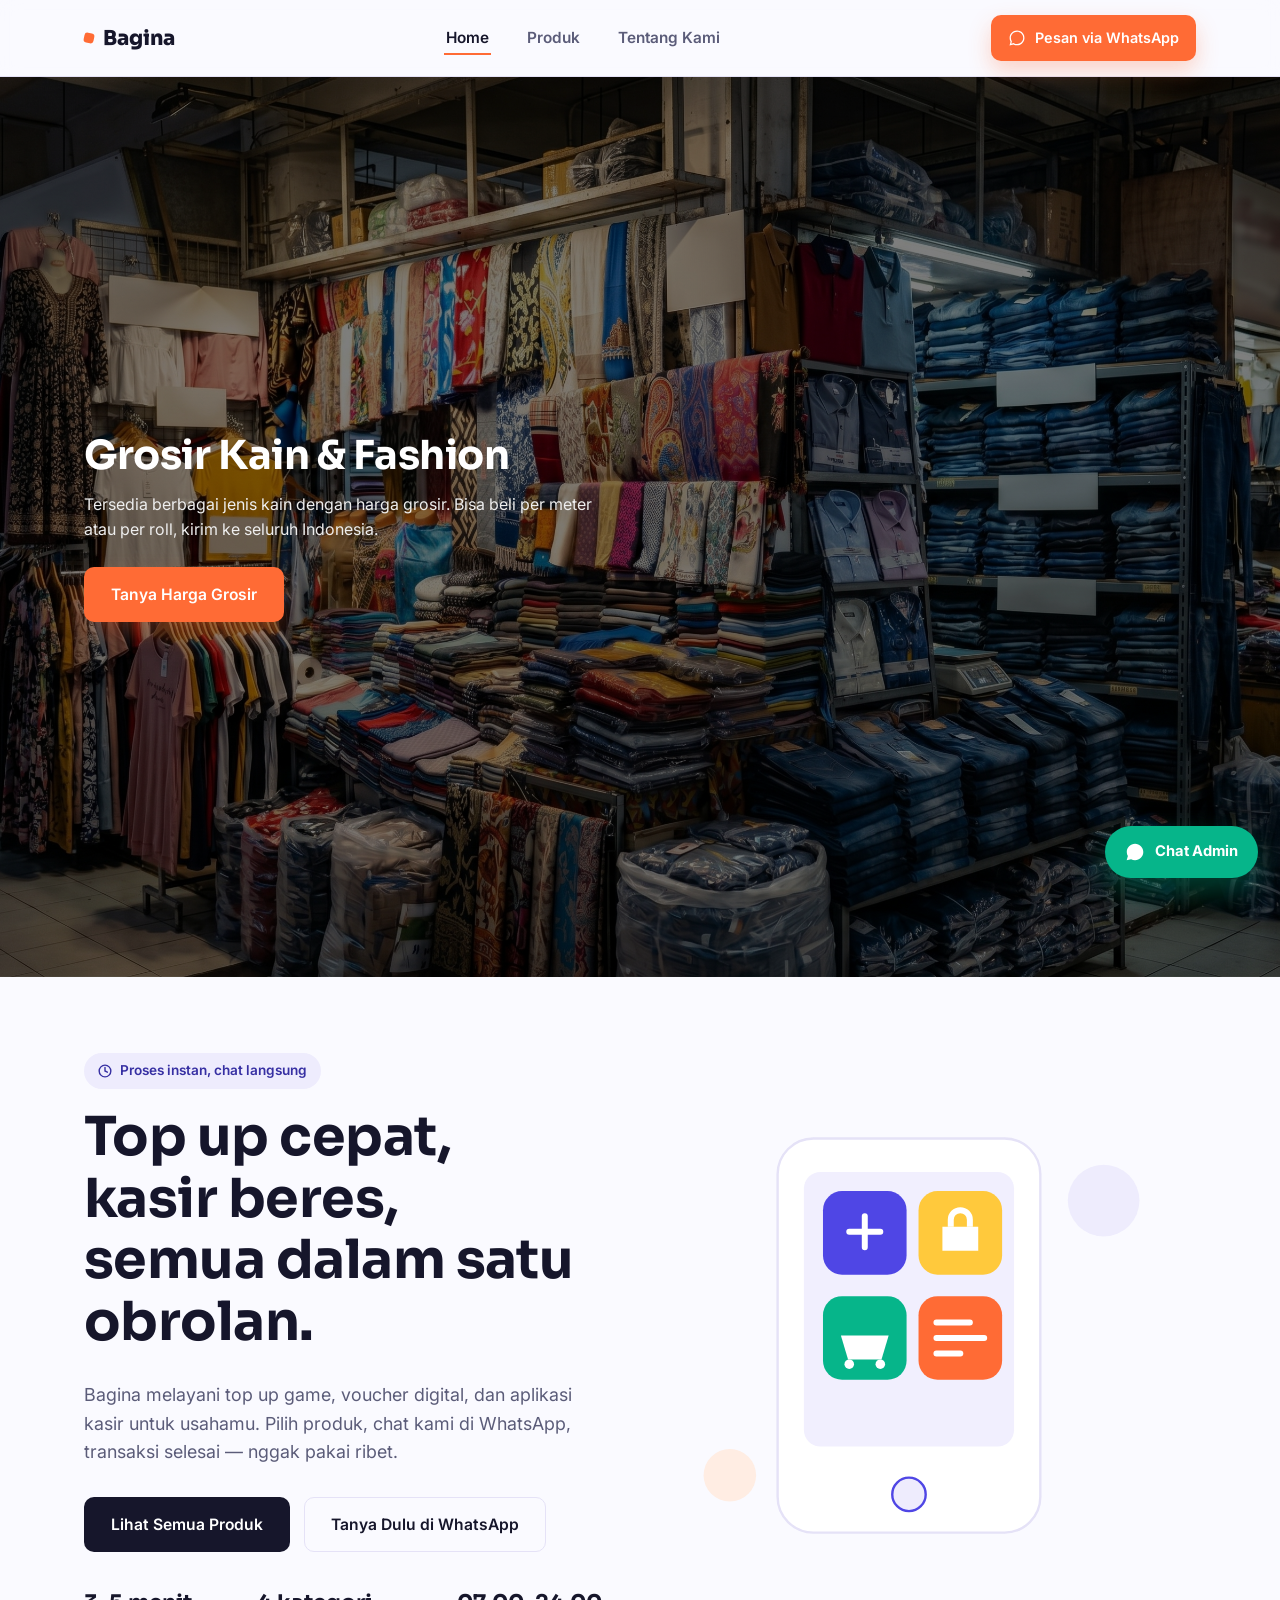
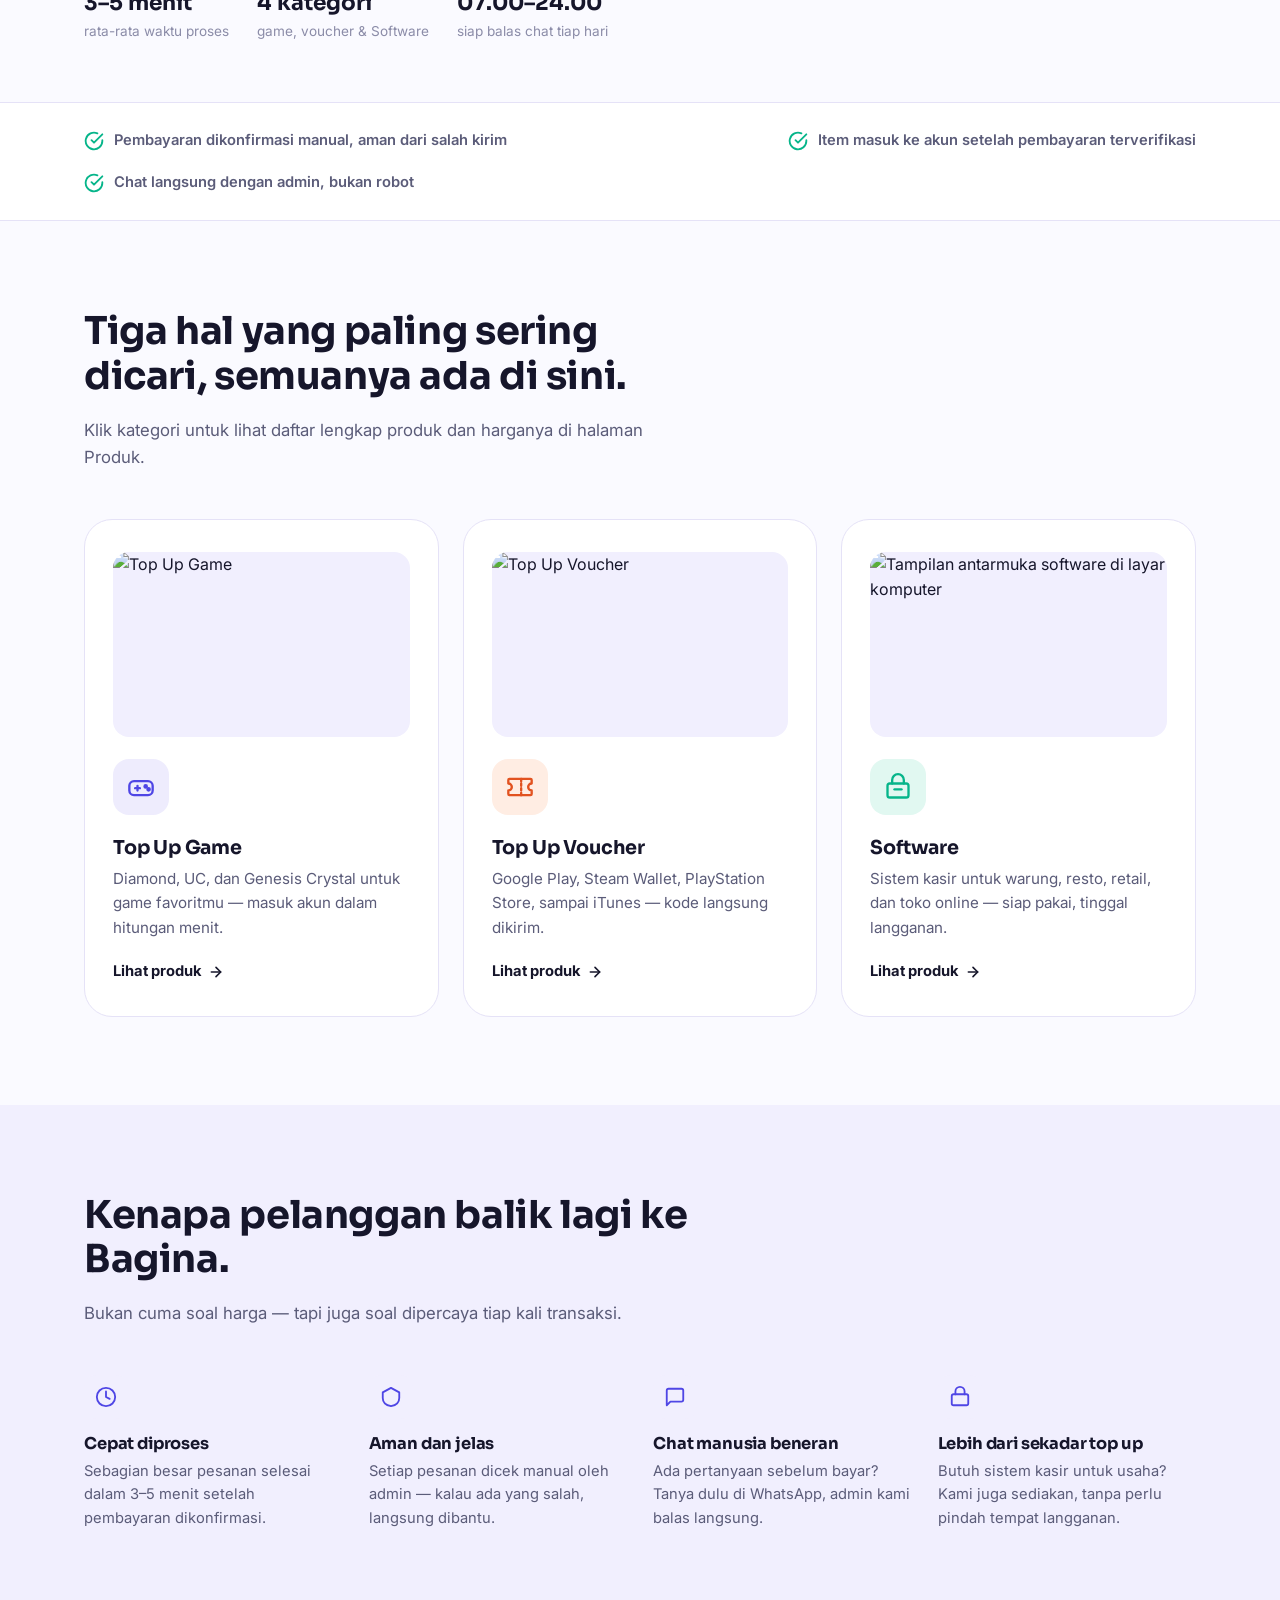
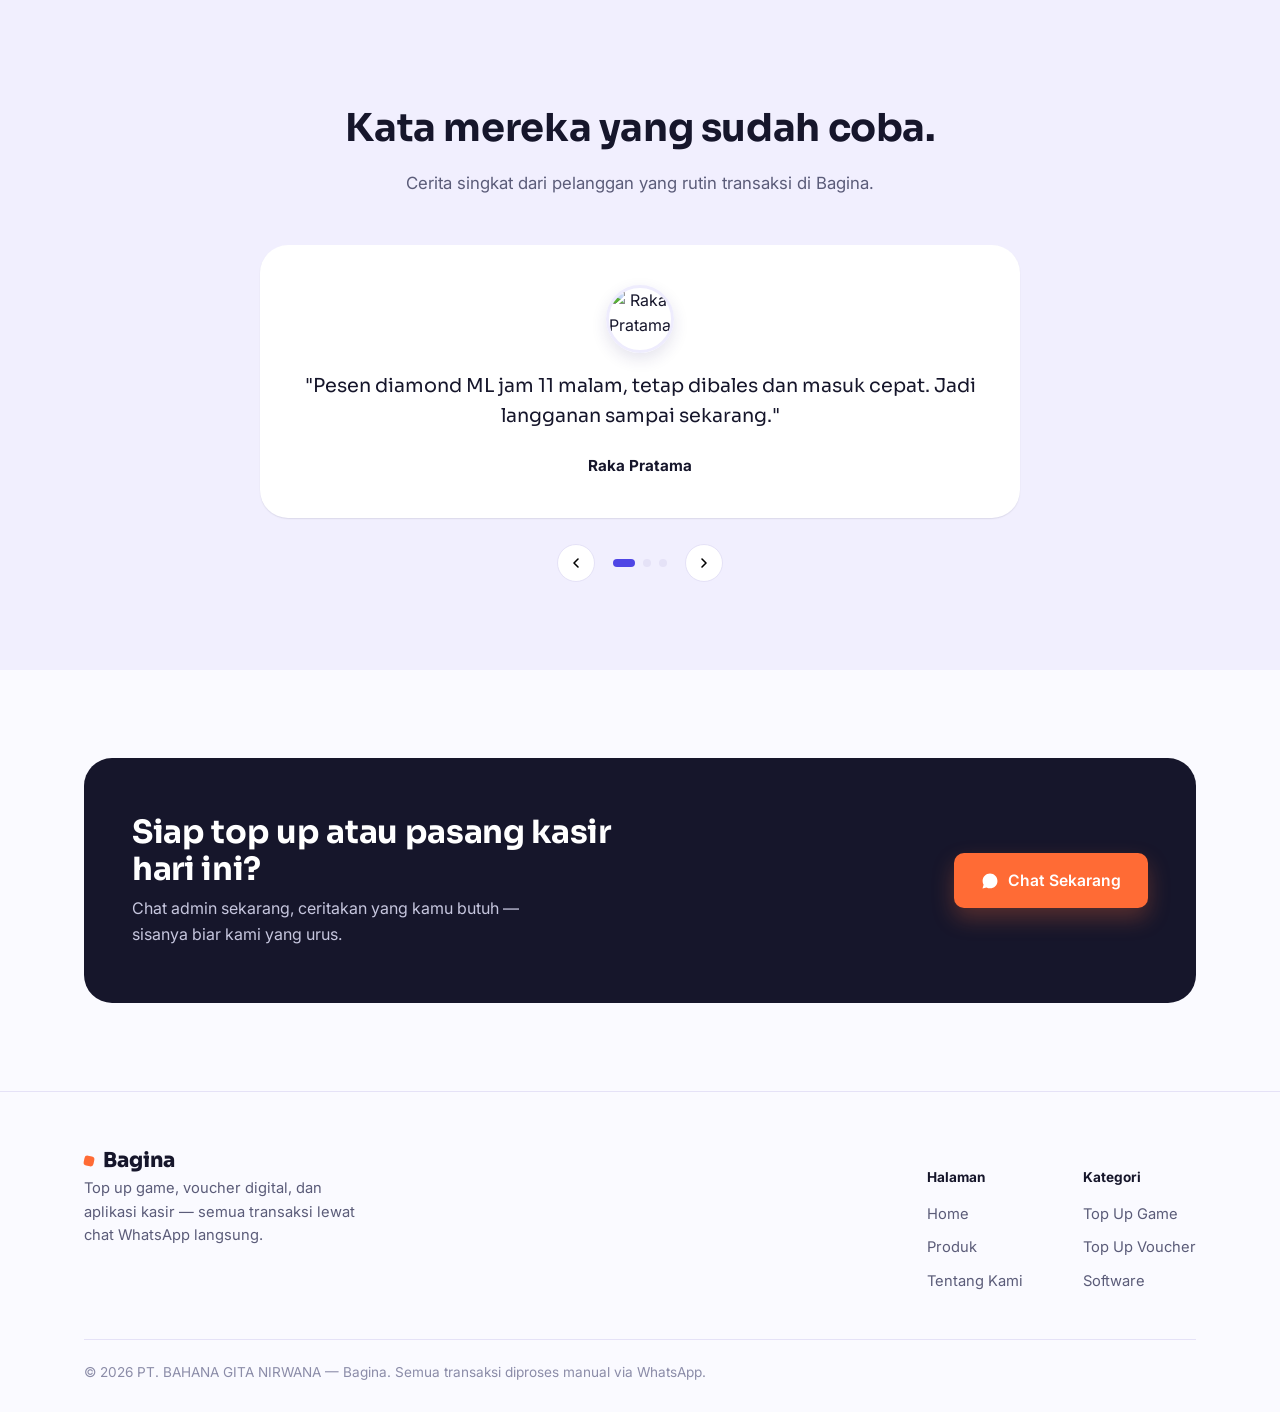
==== index.html @ ead3c79e "revisian gambar" ====
<!doctype html>
<html lang="id">
  <head>
    <meta charset="UTF-8" />
    <meta name="viewport" content="width=device-width, initial-scale=1.0" />
    <title>Bagina — Top Up Game, Voucher & Aplikasi Kasir</title>
    <meta
      name="description"
      content="Bagina menyediakan top up game, top up voucher digital, dan aplikasi kasir untuk usahamu. Pesan langsung via WhatsApp."
    />
    <link rel="stylesheet" href="style.css" />
  </head>
  <body>
    <nav class="navbar">
      <div class="container">
        <a href="index.html" class="logo"><span class="dot"></span>Bagina</a>
        <button class="nav-toggle" aria-label="Buka menu">
          <svg
            viewBox="0 0 24 24"
            fill="none"
            stroke="currentColor"
            stroke-width="2"
            stroke-linecap="round"
          >
            <line x1="3" y1="6" x2="21" y2="6"></line>
            <line x1="3" y1="12" x2="21" y2="12"></line>
            <line x1="3" y1="18" x2="21" y2="18"></line>
          </svg>
        </button>
        <ul class="nav-links">
          <li>
            <a href="index.html" data-page="index.html" class="active">Home</a>
          </li>
          <li><a href="produk.html" data-page="produk.html">Produk</a></li>
          <li><a href="about.html" data-page="about.html">Tentang Kami</a></li>
        </ul>
        <div class="nav-right">
          <a href="#" data-wa-general class="btn btn-accent btn-sm">
            <svg viewBox="0 0 24 24" fill="currentColor">
              <path
                d="M12.04 2C6.58 2 2.13 6.45 2.13 11.91c0 1.75.46 3.45 1.32 4.95L2 22l5.29-1.39a9.87 9.87 0 0 0 4.75 1.21h.01c5.46 0 9.9-4.45 9.9-9.91C21.96 6.45 17.5 2 12.04 2zm0 18.06a8.2 8.2 0 0 1-4.19-1.15l-.3-.18-3.13.82.84-3.06-.2-.31a8.18 8.18 0 0 1-1.26-4.37c0-4.53 3.7-8.22 8.25-8.22 2.2 0 4.27.86 5.83 2.42a8.18 8.18 0 0 1 2.41 5.81c0 4.53-3.7 8.24-8.25 8.24z"
              />
            </svg>
            <span class="long">Pesan via WhatsApp</span>
          </a>
        </div>
      </div>
    </nav>

    <!-- BANNER GROSIR KAIN -->
    <style>
      .kain-banner {
        position: relative;
        width: 100%;
        min-height: 100vh;
        min-height: 100svh;
        display: flex;
        align-items: center;
        /* GANTI 'nama-gambar-anda.jpg' dengan nama file gambar yang Anda simpan di luar folder */
        background: #222
          url("banner.jpg")
          center / cover no-repeat;
        color: #fff;
      }
      .kain-banner::before {
        content: "";
        position: absolute;
        inset: 0;
        background: rgba(0, 0, 0, 0.5);
      }
      .kain-banner .container {
        position: relative;
      }
      .kain-inner {
        max-width: 520px;
        padding: 48px 0;
      }
      .kain-inner h2 {
        margin: 0 0 12px;
        font-size: clamp(26px, 4vw, 40px);
        line-height: 1.2;
        color: #fff;
      }
      .kain-inner p {
        margin: 0 0 24px;
        line-height: 1.6;
        color: #eee;
      }

      @media (max-width: 800px) {
        .kain-banner {
          min-height: 75vh;
          min-height: 75svh;
          align-items: flex-end;
          background-position: center top;
        }
        .kain-banner::before {
          background: linear-gradient(
            to top,
            rgba(0, 0, 0, 0.85) 0%,
            rgba(0, 0, 0, 0.6) 40%,
            rgba(0, 0, 0, 0.1) 75%,
            rgba(0, 0, 0, 0) 100%
          );
        }
        .kain-inner {
          max-width: 100%;
          padding: 0 0 32px;
        }
        .kain-inner h2 {
          font-size: 28px;
        }
        .kain-inner p {
          font-size: 15px;
          margin-bottom: 20px;
        }
        .kain-inner .btn {
          display: block;
          width: 100%;
          text-align: center;
        }
      }
    </style>
    <section class="kain-banner">
      <div class="container">
        <div class="kain-inner">
          <h2>Grosir Kain &amp; Fashion</h2>
          <p>
            Tersedia berbagai jenis kain dengan harga grosir. Bisa beli per
            meter atau per roll, kirim ke seluruh Indonesia.
          </p>
          <a href="#" data-wa-general class="btn btn-accent"
            >Tanya Harga Grosir</a
          >
        </div>
      </div>
    </section>

    <!-- HERO -->
    <header class="hero">
      <div class="container">
        <div class="hero-copy">
          <span class="pill-tag">
            <svg
              viewBox="0 0 24 24"
              fill="none"
              stroke="currentColor"
              stroke-width="2.4"
              stroke-linecap="round"
            >
              <circle cx="12" cy="12" r="10"></circle>
              <polyline points="12 6 12 12 16 14"></polyline>
            </svg>
            Proses instan, chat langsung
          </span>
          <h1>Top up cepat, kasir beres, semua dalam satu obrolan.</h1>
          <p class="lead">
            Bagina melayani top up game, voucher digital, dan aplikasi kasir
            untuk usahamu. Pilih produk, chat kami di WhatsApp, transaksi
            selesai — nggak pakai ribet.
          </p>
          <div class="hero-cta">
            <a href="produk.html" class="btn btn-primary">Lihat Semua Produk</a>
            <a href="#" data-wa-general class="btn btn-ghost"
              >Tanya Dulu di WhatsApp</a
            >
          </div>
          <div class="hero-meta">
            <div>
              <strong>3–5 menit</strong><span>rata-rata waktu proses</span>
            </div>
            <div>
              <strong>4 kategori</strong><span>game, voucher & Software</span>
            </div>
            <div>
              <strong>07.00–24.00</strong><span>siap balas chat tiap hari</span>
            </div>
          </div>
        </div>

        <div class="hero-art">
          <svg
            viewBox="0 0 420 380"
            width="100%"
            xmlns="http://www.w3.org/2000/svg"
          >
            <rect
              x="70"
              y="18"
              width="220"
              height="330"
              rx="30"
              fill="#FFFFFF"
              stroke="#E5E2F7"
              stroke-width="2"
            />
            <rect
              x="92"
              y="46"
              width="176"
              height="230"
              rx="14"
              fill="#F1EFFE"
            />
            <circle
              cx="180"
              cy="316"
              r="14"
              fill="#EEECFD"
              stroke="#4F46E5"
              stroke-width="2"
            />
            <g class="float-slow">
              <rect
                x="108"
                y="62"
                width="70"
                height="70"
                rx="16"
                fill="#4F46E5"
              />
              <path
                d="M130 96h26M143 83v26"
                stroke="#fff"
                stroke-width="5"
                stroke-linecap="round"
              />
            </g>
            <g class="float-slow delay">
              <rect
                x="188"
                y="150"
                width="70"
                height="70"
                rx="16"
                fill="#FF6B35"
              />
              <path
                d="M203 185h40M203 172h28M203 198h20"
                stroke="#fff"
                stroke-width="5"
                stroke-linecap="round"
              />
            </g>
            <g class="float-slow">
              <rect
                x="108"
                y="150"
                width="70"
                height="70"
                rx="16"
                fill="#06B58A"
              />
              <path d="M123 183h40l-6 20h-28z" fill="#fff" />
              <circle cx="130" cy="207" r="4" fill="#fff" />
              <circle cx="156" cy="207" r="4" fill="#fff" />
            </g>
            <g class="float-slow delay">
              <rect
                x="188"
                y="62"
                width="70"
                height="70"
                rx="16"
                fill="#FFC93C"
              />
              <path d="M208 92h30v20h-30z" fill="#fff" />
              <path
                d="M215 92v-6a8 8 0 0 1 16 0v6"
                stroke="#fff"
                stroke-width="5"
                fill="none"
              />
            </g>
            <circle cx="343" cy="70" r="30" fill="#EEECFD" />
            <circle cx="30" cy="300" r="22" fill="#FFEDE3" />
          </svg>
        </div>
      </div>
    </header>

    <!-- TRUST STRIP -->
    <div class="trust-strip">
      <div class="container">
        <div class="trust-item">
          <svg
            viewBox="0 0 24 24"
            fill="none"
            stroke="currentColor"
            stroke-width="2.2"
            stroke-linecap="round"
            stroke-linejoin="round"
          >
            <path d="M22 11.08V12a10 10 0 1 1-5.93-9.14"></path>
            <polyline points="22 4 12 14.01 9 11.01"></polyline>
          </svg>
          Pembayaran dikonfirmasi manual, aman dari salah kirim
        </div>
        <div class="trust-item">
          <svg
            viewBox="0 0 24 24"
            fill="none"
            stroke="currentColor"
            stroke-width="2.2"
            stroke-linecap="round"
            stroke-linejoin="round"
          >
            <path d="M22 11.08V12a10 10 0 1 1-5.93-9.14"></path>
            <polyline points="22 4 12 14.01 9 11.01"></polyline>
          </svg>
          Item masuk ke akun setelah pembayaran terverifikasi
        </div>
        <div class="trust-item">
          <svg
            viewBox="0 0 24 24"
            fill="none"
            stroke="currentColor"
            stroke-width="2.2"
            stroke-linecap="round"
            stroke-linejoin="round"
          >
            <path d="M22 11.08V12a10 10 0 1 1-5.93-9.14"></path>
            <polyline points="22 4 12 14.01 9 11.01"></polyline>
          </svg>
          Chat langsung dengan admin, bukan robot
        </div>
      </div>
    </div>

    <!-- KATEGORI -->
    <section>
      <div class="container">
        <div class="section-head">
          <h2>Tiga hal yang paling sering dicari, semuanya ada di sini.</h2>
          <p>
            Klik kategori untuk lihat daftar lengkap produk dan harganya di
            halaman Produk.
          </p>
        </div>
        <div class="cat-grid">
          <a href="produk.html#game" class="cat-card">
            <div class="cat-image">
              <img
                src="https://images.pexels.com/photos/4293307/pexels-photo-4293307.jpeg?w=600&q=80&auto=format&fit=crop"
                alt="Top Up Game"
                loading="lazy"
              />
            </div>
            <div class="cat-icon i-game">
              <svg
                viewBox="0 0 24 24"
                fill="none"
                stroke="currentColor"
                stroke-width="2"
                stroke-linecap="round"
                stroke-linejoin="round"
              >
                <rect x="2" y="7" width="20" height="12" rx="4"></rect>
                <line x1="7" y1="13" x2="11" y2="13"></line>
                <line x1="9" y1="11" x2="9" y2="15"></line>
                <circle cx="16" cy="11.5" r="1"></circle>
                <circle cx="18.5" cy="14" r="1"></circle>
              </svg>
            </div>
            <h3>Top Up Game</h3>
            <p>
              Diamond, UC, dan Genesis Crystal untuk game favoritmu — masuk akun
              dalam hitungan menit.
            </p>
            <span class="cat-link"
              >Lihat produk
              <svg
                viewBox="0 0 24 24"
                fill="none"
                stroke="currentColor"
                stroke-width="2.4"
                stroke-linecap="round"
                stroke-linejoin="round"
              >
                <line x1="5" y1="12" x2="19" y2="12"></line>
                <polyline points="12 5 19 12 12 19"></polyline>
              </svg>
            </span>
          </a>
          <a href="produk.html#voucher" class="cat-card">
            <div class="cat-image">
              <img
                src="https://free-images.com/lg/93a5/apple_gift_cards_vouchers_1.jpg?w=600&q=80&auto=format&fit=crop"
                alt="Top Up Voucher"
                loading="lazy"
              />
            </div>
            <div class="cat-icon i-voucher">
              <svg
                viewBox="0 0 24 24"
                fill="none"
                stroke="currentColor"
                stroke-width="2"
                stroke-linecap="round"
                stroke-linejoin="round"
              >
                <path
                  d="M2 9a3 3 0 0 1 0 6v3a1 1 0 0 0 1 1h18a1 1 0 0 0 1-1v-3a3 3 0 0 1 0-6V6a1 1 0 0 0-1-1H3a1 1 0 0 0-1 1z"
                ></path>
                <line
                  x1="13"
                  y1="5"
                  x2="13"
                  y2="19"
                  stroke-dasharray="2 2"
                ></line>
              </svg>
            </div>
            <h3>Top Up Voucher</h3>
            <p>
              Google Play, Steam Wallet, PlayStation Store, sampai iTunes — kode
              langsung dikirim.
            </p>
            <span class="cat-link"
              >Lihat produk
              <svg
                viewBox="0 0 24 24"
                fill="none"
                stroke="currentColor"
                stroke-width="2.4"
                stroke-linecap="round"
                stroke-linejoin="round"
              >
                <line x1="5" y1="12" x2="19" y2="12"></line>
                <polyline points="12 5 19 12 12 19"></polyline>
              </svg>
            </span>
          </a>
          <a href="produk.html#software" class="cat-card">
            <div class="cat-image">
              <img
                src="https://images.pexels.com/photos/31113917/pexels-photo-31113917.jpeg?auto=compress&cs=tinysrgb&w=600"
                alt="Tampilan antarmuka software di layar komputer"
                loading="lazy"
              />
            </div>
            <div class="cat-icon i-kasir">
              <svg
                viewBox="0 0 24 24"
                fill="none"
                stroke="currentColor"
                stroke-width="2"
                stroke-linecap="round"
                stroke-linejoin="round"
              >
                <rect x="3" y="9" width="18" height="12" rx="2"></rect>
                <path d="M7 9V6a5 5 0 0 1 10 0v3"></path>
                <line x1="9" y1="14" x2="15" y2="14"></line>
              </svg>
            </div>
            <h3>Software</h3>
            <p>
              Sistem kasir untuk warung, resto, retail, dan toko online — siap
              pakai, tinggal langganan.
            </p>
            <span class="cat-link"
              >Lihat produk
              <svg
                viewBox="0 0 24 24"
                fill="none"
                stroke="currentColor"
                stroke-width="2.4"
                stroke-linecap="round"
                stroke-linejoin="round"
              >
                <line x1="5" y1="12" x2="19" y2="12"></line>
                <polyline points="12 5 19 12 12 19"></polyline>
              </svg>
            </span>
          </a>
        </div>
      </div>
    </section>

    <!-- KENAPA PILIH KAMI -->
    <section style="background: var(--bg-alt)">
      <div class="container">
        <div class="section-head">
          <h2>Kenapa pelanggan balik lagi ke Bagina.</h2>
          <p>
            Bukan cuma soal harga — tapi juga soal dipercaya tiap kali
            transaksi.
          </p>
        </div>
        <div class="feature-grid">
          <div class="feature-item">
            <div class="feature-icon">
              <svg
                viewBox="0 0 24 24"
                fill="none"
                stroke="currentColor"
                stroke-width="2"
                stroke-linecap="round"
                stroke-linejoin="round"
              >
                <circle cx="12" cy="12" r="10"></circle>
                <polyline points="12 6 12 12 16 14"></polyline>
              </svg>
            </div>
            <h4>Cepat diproses</h4>
            <p>
              Sebagian besar pesanan selesai dalam 3–5 menit setelah pembayaran
              dikonfirmasi.
            </p>
          </div>
          <div class="feature-item">
            <div class="feature-icon">
              <svg
                viewBox="0 0 24 24"
                fill="none"
                stroke="currentColor"
                stroke-width="2"
                stroke-linecap="round"
                stroke-linejoin="round"
              >
                <path d="M12 2 3 7v6c0 5 4 8 9 9 5-1 9-4 9-9V7z"></path>
              </svg>
            </div>
            <h4>Aman dan jelas</h4>
            <p>
              Setiap pesanan dicek manual oleh admin — kalau ada yang salah,
              langsung dibantu.
            </p>
          </div>
          <div class="feature-item">
            <div class="feature-icon">
              <svg
                viewBox="0 0 24 24"
                fill="none"
                stroke="currentColor"
                stroke-width="2"
                stroke-linecap="round"
                stroke-linejoin="round"
              >
                <path
                  d="M21 15a2 2 0 0 1-2 2H7l-4 4V5a2 2 0 0 1 2-2h14a2 2 0 0 1 2 2z"
                ></path>
              </svg>
            </div>
            <h4>Chat manusia beneran</h4>
            <p>
              Ada pertanyaan sebelum bayar? Tanya dulu di WhatsApp, admin kami
              balas langsung.
            </p>
          </div>
          <div class="feature-item">
            <div class="feature-icon">
              <svg
                viewBox="0 0 24 24"
                fill="none"
                stroke="currentColor"
                stroke-width="2"
                stroke-linecap="round"
                stroke-linejoin="round"
              >
                <rect x="3" y="9" width="18" height="12" rx="2"></rect>
                <path d="M7 9V6a5 5 0 0 1 10 0v3"></path>
              </svg>
            </div>
            <h4>Lebih dari sekadar top up</h4>
            <p>
              Butuh sistem kasir untuk usaha? Kami juga sediakan, tanpa perlu
              pindah tempat langganan.
            </p>
          </div>
        </div>
      </div>
    </section>

    <!-- TESTIMONI CAROUSEL -->
    <section class="carousel-section">
      <div class="container">
        <div
          class="section-head"
          style="margin-left: auto; margin-right: auto; text-align: center"
        >
          <h2>Kata mereka yang sudah coba.</h2>
          <p style="margin-left: auto; margin-right: auto">
            Cerita singkat dari pelanggan yang rutin transaksi di Bagina.
          </p>
        </div>

        <div class="carousel">
          <div class="carousel-track">
            <div class="carousel-slide active">
              <div class="testi-card">
                <img
                  class="testi-avatar"
                  src="https://images.pexels.com/photos/32299981/pexels-photo-32299981.jpeg?auto=compress&cs=tinysrgb&w=160&h=160&fit=crop"
                  alt="Raka Pratama"
                  loading="lazy"
                />
                <p class="testi-quote">
                  "Pesen diamond ML jam 11 malam, tetap dibales dan masuk cepat.
                  Jadi langganan sampai sekarang."
                </p>
                <div class="testi-name">Raka Pratama</div>
              </div>
            </div>
            <div class="carousel-slide">
              <div class="testi-card">
                <img
                  class="testi-avatar"
                  src="https://images.pexels.com/photos/33864807/pexels-photo-33864807.jpeg?auto=compress&cs=tinysrgb&w=160&h=160&fit=crop"
                  alt="Ibu Sri Wahyuni"
                  loading="lazy"
                />
                <p class="testi-quote">
                  "Awalnya ragu pakai kasir digital, tapi tim Bagina bantu
                  setting sampai jalan. Laporan harian jadi rapi."
                </p>
                <div class="testi-name">Ibu Sri Wahyuni</div>
              </div>
            </div>
            <div class="carousel-slide">
              <div class="testi-card">
                <img
                  class="testi-avatar"
                  src="https://images.pexels.com/photos/36629227/pexels-photo-36629227.jpeg?auto=compress&cs=tinysrgb&w=160&h=160&fit=crop"
                  alt="Dinda Amalia"
                  loading="lazy"
                />
                <p class="testi-quote">
                  "Beli voucher Steam buat kado teman, prosesnya jelas dan admin
                  ramah waktu aku salah tulis nominal."
                </p>
                <div class="testi-name">Evann</div>
              </div>
            </div>
          </div>
          <div class="carousel-controls">
            <button class="carousel-arrow prev" aria-label="Sebelumnya">
              <svg
                viewBox="0 0 24 24"
                fill="none"
                stroke="currentColor"
                stroke-width="2.4"
                stroke-linecap="round"
                stroke-linejoin="round"
              >
                <polyline points="15 18 9 12 15 6"></polyline>
              </svg>
            </button>
            <div class="carousel-dots"></div>
            <button class="carousel-arrow next" aria-label="Berikutnya">
              <svg
                viewBox="0 0 24 24"
                fill="none"
                stroke="currentColor"
                stroke-width="2.4"
                stroke-linecap="round"
                stroke-linejoin="round"
              >
                <polyline points="9 18 15 12 9 6"></polyline>
              </svg>
            </button>
          </div>
        </div>
      </div>
    </section>

    <!-- CTA -->
    <section>
      <div class="container">
        <div class="cta-banner">
          <div>
            <h2>Siap top up atau pasang kasir hari ini?</h2>
            <p>
              Chat admin sekarang, ceritakan yang kamu butuh — sisanya biar kami
              yang urus.
            </p>
          </div>
          <a href="#" data-wa-general class="btn btn-accent">
            <svg viewBox="0 0 24 24" fill="currentColor">
              <path
                d="M12.04 2C6.58 2 2.13 6.45 2.13 11.91c0 1.75.46 3.45 1.32 4.95L2 22l5.29-1.39a9.87 9.87 0 0 0 4.75 1.21h.01c5.46 0 9.9-4.45 9.9-9.91C21.96 6.45 17.5 2 12.04 2z"
              />
            </svg>
            Chat Sekarang
          </a>
        </div>
      </div>
    </section>

    <footer>
      <div class="container">
        <div class="footer-top">
          <div class="footer-brand">
            <a href="index.html" class="logo"
              ><span class="dot"></span>Bagina</a
            >
            <p>
              Top up game, voucher digital, dan aplikasi kasir — semua transaksi
              lewat chat WhatsApp langsung.
            </p>
          </div>
          <div class="footer-cols">
            <div class="footer-col">
              <h5>Halaman</h5>
              <a href="index.html">Home</a>
              <a href="produk.html">Produk</a>
              <a href="about.html">Tentang Kami</a>
            </div>
            <div class="footer-col">
              <h5>Kategori</h5>
              <a href="produk.html#game">Top Up Game</a>
              <a href="produk.html#voucher">Top Up Voucher</a>
              <a href="produk.html#software">Software</a>
            </div>
          </div>
        </div>
        <div class="footer-bottom">
          <span
            >© 2026 PT. BAHANA GITA NIRWANA — Bagina. Semua transaksi diproses
            manual via WhatsApp.</span
          >
        </div>
      </div>
    </footer>

    <a href="#" data-wa-general class="wa-float">
      <svg viewBox="0 0 24 24" fill="currentColor">
        <path
          d="M12.04 2C6.58 2 2.13 6.45 2.13 11.91c0 1.75.46 3.45 1.32 4.95L2 22l5.29-1.39a9.87 9.87 0 0 0 4.75 1.21h.01c5.46 0 9.9-4.45 9.9-9.91C21.96 6.45 17.5 2 12.04 2z"
        />
      </svg>
      <span>Chat Admin</span>
    </a>

    <script src="script.js"></script>
  </body>
</html>
---- style.css ----
/* =========================================================
   BAGINA — Design System
   Font: Sora (display) + Inter (body)
   ========================================================= */

@import url("https://fonts.googleapis.com/css2?family=Sora:wght@400;600;700;800&family=Inter:wght@400;500;600;700&display=swap");

:root {
  /* colors */
  --bg: #fafaff;
  --bg-alt: #f1effe;
  --surface: #ffffff;
  --border: #e5e2f7;
  --ink: #16162b;
  --ink-soft: #5b5c79;
  --ink-faint: #8b8ca8;

  --primary: #4f46e5;
  --primary-dark: #3730a3;
  --primary-tint: #eeecfd;

  --accent: #ff6b35; /* orange — CTA / gaming energy */
  --accent-dark: #e2521f;
  --accent-tint: #ffede3;

  --mint: #06b58a; /* kasir / trust */
  --mint-tint: #e1f8f1;

  --yellow: #ffc93c; /* small highlight accent */

  --radius-s: 10px;
  --radius-m: 16px;
  --radius-l: 28px;

  --shadow-sm:
    0 1px 2px rgba(22, 22, 43, 0.06), 0 1px 1px rgba(22, 22, 43, 0.04);
  --shadow-md: 0 12px 28px rgba(38, 32, 109, 0.1);
  --shadow-lg: 0 24px 48px rgba(38, 32, 109, 0.14);

  --container: 1160px;
}

*,
*::before,
*::after {
  box-sizing: border-box;
}
html {
  scroll-behavior: smooth;
}

body {
  margin: 0;
  background: var(--bg);
  color: var(--ink);
  font-family:
    "Inter",
    system-ui,
    -apple-system,
    sans-serif;
  font-size: 16px;
  line-height: 1.6;
  -webkit-font-smoothing: antialiased;
}

h1,
h2,
h3,
h4 {
  font-family: "Sora", "Inter", system-ui, sans-serif;
  color: var(--ink);
  line-height: 1.15;
  margin: 0 0 0.5em;
  letter-spacing: -0.01em;
}

p {
  margin: 0 0 1em;
  color: var(--ink-soft);
}
a {
  color: inherit;
  text-decoration: none;
}
img {
  max-width: 100%;
  display: block;
}
button {
  font-family: inherit;
  cursor: pointer;
}
ul {
  margin: 0;
  padding: 0;
  list-style: none;
}

.container {
  width: 100%;
  max-width: var(--container);
  margin: 0 auto;
  padding: 0 24px;
}

section {
  padding: 88px 0;
}
@media (max-width: 720px) {
  section {
    padding: 56px 0;
  }
}

.eyebrow-hidden {
  /* intentionally unused: avoid generic all-caps eyebrows */
}

.section-head {
  max-width: 620px;
  margin-bottom: 48px;
}
.section-head h2 {
  font-size: clamp(1.7rem, 3vw, 2.4rem);
}
.section-head p {
  font-size: 1.05rem;
  margin-bottom: 0;
}

.pill-tag {
  display: inline-flex;
  align-items: center;
  gap: 8px;
  background: var(--primary-tint);
  color: var(--primary-dark);
  font-weight: 600;
  font-size: 0.85rem;
  padding: 7px 14px;
  border-radius: 999px;
  margin-bottom: 18px;
}
.pill-tag svg {
  width: 14px;
  height: 14px;
}

/* ---------- Buttons ---------- */
.btn {
  display: inline-flex;
  align-items: center;
  justify-content: center;
  gap: 9px;
  padding: 14px 26px;
  border-radius: var(--radius-s);
  font-weight: 600;
  font-size: 0.98rem;
  border: 1px solid transparent;
  transition:
    transform 0.15s ease,
    box-shadow 0.15s ease,
    background-color 0.15s ease,
    border-color 0.15s ease;
  white-space: nowrap;
}
.btn:active {
  transform: translateY(1px);
}
.btn svg {
  width: 18px;
  height: 18px;
  flex-shrink: 0;
}

.btn-accent {
  background: var(--accent);
  color: #fff;
  box-shadow: 0 10px 22px rgba(255, 107, 53, 0.28);
}
.btn-accent:hover {
  background: var(--accent-dark);
  box-shadow: 0 12px 26px rgba(255, 107, 53, 0.36);
}

.btn-primary {
  background: var(--ink);
  color: #fff;
}
.btn-primary:hover {
  background: var(--primary-dark);
}

.btn-ghost {
  background: transparent;
  color: var(--ink);
  border-color: var(--border);
}
.btn-ghost:hover {
  border-color: var(--ink);
}

.btn-block {
  width: 100%;
}
.btn-sm {
  padding: 10px 16px;
  font-size: 0.9rem;
}

/* ---------- Navbar ---------- */
.navbar {
  position: sticky;
  top: 0;
  z-index: 100;
  background: rgba(250, 250, 255, 0.85);
  backdrop-filter: blur(10px);
  border-bottom: 1px solid var(--border);
}
.navbar .container {
  display: flex;
  align-items: center;
  justify-content: space-between;
  height: 76px;
}
.logo {
  display: flex;
  align-items: center;
  gap: 9px;
  font-family: "Sora", sans-serif;
  font-weight: 800;
  font-size: 1.28rem;
  color: var(--ink);
}
.logo .dot {
  width: 10px;
  height: 10px;
  border-radius: 3px;
  background: var(--accent);
  display: inline-block;
  transform: rotate(12deg);
}
.nav-links {
  display: flex;
  align-items: center;
  gap: 34px;
}
.nav-links a {
  font-weight: 600;
  font-size: 0.96rem;
  color: var(--ink-soft);
  padding: 6px 2px;
  border-bottom: 2px solid transparent;
  transition:
    color 0.15s ease,
    border-color 0.15s ease;
}
.nav-links a:hover,
.nav-links a.active {
  color: var(--ink);
  border-color: var(--accent);
}
.nav-right {
  display: flex;
  align-items: center;
  gap: 22px;
}
.nav-toggle {
  display: none;
  width: 40px;
  height: 40px;
  border-radius: 10px;
  border: 1px solid var(--border);
  background: var(--surface);
  align-items: center;
  justify-content: center;
}
.nav-toggle svg {
  width: 20px;
  height: 20px;
}

@media (max-width: 860px) {
  .nav-links {
    position: absolute;
    top: 76px;
    left: 0;
    right: 0;
    background: var(--surface);
    border-bottom: 1px solid var(--border);
    flex-direction: column;
    align-items: flex-start;
    gap: 0;
    padding: 6px 24px 18px;
    display: none;
  }
  .nav-links.open {
    display: flex;
  }
  .nav-links a {
    width: 100%;
    padding: 12px 0;
    border-bottom: 1px solid var(--border);
  }
  .nav-links a:last-child {
    border-bottom: none;
  }
  .nav-toggle {
    display: flex;
  }
  .nav-right .btn-accent span.long {
    display: none;
  }
}

/* ---------- Hero ---------- */
.hero {
  padding: 76px 0 60px;
  overflow: hidden;
}
.hero .container {
  display: grid;
  grid-template-columns: 1.05fr 0.95fr;
  gap: 56px;
  align-items: center;
}
.hero h1 {
  font-size: clamp(2.1rem, 4.2vw, 3.4rem);
  max-width: 12ch;
}
.hero p.lead {
  font-size: 1.12rem;
  max-width: 46ch;
  margin-bottom: 30px;
}
.hero-cta {
  display: flex;
  gap: 14px;
  flex-wrap: wrap;
  margin-bottom: 34px;
}
.hero-meta {
  display: flex;
  gap: 28px;
  flex-wrap: wrap;
}
.hero-meta div {
  display: flex;
  flex-direction: column;
}
.hero-meta strong {
  font-family: "Sora", sans-serif;
  font-size: 1.35rem;
  color: var(--ink);
}
.hero-meta span {
  font-size: 0.85rem;
  color: var(--ink-faint);
}

@media (max-width: 900px) {
  .hero .container {
    grid-template-columns: 1fr;
  }
  .hero-art {
    order: -1;
    max-width: 380px;
    margin: 0 auto;
  }
}

/* Hero illustration */
.hero-art {
  position: relative;
}
.hero-art .float-slow {
  animation: floaty 6s ease-in-out infinite;
}
.hero-art .float-slow.delay {
  animation-delay: -3s;
}
@media (prefers-reduced-motion: reduce) {
  .hero-art .float-slow {
    animation: none;
  }
}
@keyframes floaty {
  0%,
  100% {
    transform: translateY(0px);
  }
  50% {
    transform: translateY(-12px);
  }
}

/* ---------- Trust strip ---------- */
.trust-strip {
  padding: 26px 0;
  border-top: 1px solid var(--border);
  border-bottom: 1px solid var(--border);
  background: var(--surface);
}
.trust-strip .container {
  display: flex;
  justify-content: space-between;
  flex-wrap: wrap;
  gap: 18px 40px;
}
.trust-item {
  display: flex;
  align-items: center;
  gap: 10px;
  font-weight: 600;
  font-size: 0.92rem;
  color: var(--ink-soft);
}
.trust-item svg {
  width: 20px;
  height: 20px;
  color: var(--mint);
  flex-shrink: 0;
}

/* ---------- Category cards ---------- */
.cat-grid {
  display: grid;
  grid-template-columns: repeat(3, 1fr);
  gap: 24px;
}
@media (max-width: 900px) {
  .cat-grid {
    grid-template-columns: 1fr;
  }
}

.cat-card {
  background: var(--surface);
  border: 1px solid var(--border);
  border-radius: var(--radius-l);
  padding: 32px 28px;
  transition:
    transform 0.18s ease,
    box-shadow 0.18s ease,
    border-color 0.18s ease;
}
.cat-card:hover {
  transform: translateY(-5px);
  box-shadow: var(--shadow-md);
  border-color: transparent;
}

.cat-icon {
  width: 56px;
  height: 56px;
  border-radius: 16px;
  display: flex;
  align-items: center;
  justify-content: center;
  margin-bottom: 22px;
}
.cat-icon svg {
  width: 28px;
  height: 28px;
}
.cat-icon.i-game {
  background: var(--primary-tint);
  color: var(--primary);
}
.cat-icon.i-voucher {
  background: var(--accent-tint);
  color: var(--accent-dark);
}
.cat-icon.i-kasir {
  background: var(--mint-tint);
  color: var(--mint);
}

.cat-card h3 {
  font-size: 1.2rem;
  margin-bottom: 8px;
}
.cat-card p {
  font-size: 0.95rem;
  margin-bottom: 18px;
}
.cat-card .cat-link {
  display: inline-flex;
  align-items: center;
  gap: 6px;
  font-weight: 700;
  font-size: 0.92rem;
  color: var(--ink);
}
.cat-card .cat-link svg {
  width: 16px;
  height: 16px;
  transition: transform 0.15s ease;
}
.cat-card:hover .cat-link svg {
  transform: translateX(3px);
}

/* ---------- Features ---------- */
.feature-grid {
  display: grid;
  grid-template-columns: repeat(4, 1fr);
  gap: 26px;
}
@media (max-width: 980px) {
  .feature-grid {
    grid-template-columns: repeat(2, 1fr);
  }
}
@media (max-width: 560px) {
  .feature-grid {
    grid-template-columns: 1fr;
  }
}

.feature-item h4 {
  font-size: 1.02rem;
  margin-bottom: 6px;
}
.feature-item p {
  font-size: 0.92rem;
  margin-bottom: 0;
}
.feature-icon {
  width: 44px;
  height: 44px;
  border-radius: 12px;
  background: var(--bg-alt);
  color: var(--primary);
  display: flex;
  align-items: center;
  justify-content: center;
  margin-bottom: 16px;
}
.feature-icon svg {
  width: 22px;
  height: 22px;
}

/* ---------- Testimonial Carousel ---------- */
.carousel-section {
  background: var(--bg-alt);
}
.carousel {
  position: relative;
  max-width: 760px;
  margin: 0 auto;
}
.carousel-track {
  position: relative;
  min-height: 230px;
}
.carousel-slide {
  position: absolute;
  inset: 0;
  opacity: 0;
  transform: translateX(16px);
  transition:
    opacity 0.5s ease,
    transform 0.5s ease;
  pointer-events: none;
}
.carousel-slide.active {
  opacity: 1;
  transform: translateX(0);
  pointer-events: auto;
  position: relative;
}
@media (prefers-reduced-motion: reduce) {
  .carousel-slide {
    transition: none;
  }
}

.testi-card {
  background: var(--surface);
  border-radius: var(--radius-l);
  padding: 40px 44px;
  text-align: center;
  box-shadow: var(--shadow-sm);
}
.testi-quote {
  font-family: "Sora", sans-serif;
  font-size: 1.2rem;
  color: var(--ink);
  margin-bottom: 22px;
}
.testi-name {
  font-weight: 700;
  font-size: 0.95rem;
}
.testi-role {
  font-size: 0.85rem;
  color: var(--ink-faint);
}

.carousel-controls {
  display: flex;
  align-items: center;
  justify-content: center;
  gap: 18px;
  margin-top: 26px;
}
.carousel-arrow {
  width: 38px;
  height: 38px;
  border-radius: 50%;
  border: 1px solid var(--border);
  background: var(--surface);
  display: flex;
  align-items: center;
  justify-content: center;
  transition:
    background-color 0.15s ease,
    border-color 0.15s ease;
}
.carousel-arrow:hover {
  background: var(--ink);
  color: #fff;
  border-color: var(--ink);
}
.carousel-arrow svg {
  width: 16px;
  height: 16px;
}
.carousel-dots {
  display: flex;
  gap: 8px;
}
.carousel-dot {
  width: 8px;
  height: 8px;
  border-radius: 50%;
  background: var(--border);
  border: none;
  padding: 0;
  transition:
    background-color 0.2s ease,
    width 0.2s ease;
}
.carousel-dot.active {
  background: var(--primary);
  width: 22px;
  border-radius: 5px;
}

/* ---------- CTA banner ---------- */
.cta-banner {
  background: var(--ink);
  color: #fff;
  border-radius: var(--radius-l);
  padding: 56px 48px;
  display: flex;
  align-items: center;
  justify-content: space-between;
  gap: 30px;
  flex-wrap: wrap;
}
.cta-banner h2 {
  color: #fff;
  font-size: clamp(1.5rem, 3vw, 2rem);
  max-width: 20ch;
  margin-bottom: 8px;
}
.cta-banner p {
  color: #c6c6de;
  margin-bottom: 0;
  max-width: 40ch;
}

/* ---------- Footer ---------- */
footer {
  border-top: 1px solid var(--border);
  padding: 52px 0 28px;
}
.footer-top {
  display: flex;
  justify-content: space-between;
  gap: 40px;
  flex-wrap: wrap;
  margin-bottom: 36px;
}
.footer-brand p {
  max-width: 32ch;
  font-size: 0.92rem;
}
.footer-cols {
  display: flex;
  gap: 60px;
  flex-wrap: wrap;
}
.footer-col h5 {
  font-size: 0.85rem;
  margin-bottom: 14px;
  color: var(--ink);
}
.footer-col a {
  display: block;
  font-size: 0.92rem;
  color: var(--ink-soft);
  margin-bottom: 10px;
  transition: color 0.15s ease;
}
.footer-col a:hover {
  color: var(--ink);
}
.footer-bottom {
  border-top: 1px solid var(--border);
  padding-top: 22px;
  display: flex;
  justify-content: space-between;
  flex-wrap: wrap;
  gap: 10px;
  font-size: 0.85rem;
  color: var(--ink-faint);
}

/* ---------- Floating WhatsApp button ---------- */
.wa-float {
  position: fixed;
  bottom: 22px;
  right: 22px;
  z-index: 200;
  display: flex;
  align-items: center;
  gap: 10px;
  background: var(--mint);
  color: #fff;
  padding: 14px 20px;
  border-radius: 999px;
  box-shadow: 0 14px 30px rgba(6, 181, 138, 0.35);
  font-weight: 700;
  font-size: 0.92rem;
  transition:
    transform 0.15s ease,
    box-shadow 0.15s ease;
}
.wa-float:hover {
  transform: translateY(-2px);
  box-shadow: 0 18px 34px rgba(6, 181, 138, 0.45);
}
.wa-float svg {
  width: 20px;
  height: 20px;
}
@media (max-width: 560px) {
  .wa-float span {
    display: none;
  }
  .wa-float {
    padding: 14px;
  }
}

/* ---------- Page header (produk & about) ---------- */
.page-header {
  padding: 64px 0 40px;
}
.page-header h1 {
  font-size: clamp(1.9rem, 3.6vw, 2.7rem);
  max-width: 16ch;
}
.page-header p {
  font-size: 1.05rem;
  max-width: 52ch;
}

/* ---------- Product / category tabs (produk.html) ---------- */
.tab-bar {
  display: flex;
  gap: 12px;
  flex-wrap: wrap;
  margin-bottom: 40px;
}
.tab-btn {
  display: flex;
  align-items: center;
  gap: 9px;
  background: var(--surface);
  border: 1px solid var(--border);
  color: var(--ink-soft);
  padding: 12px 20px;
  border-radius: 999px;
  font-weight: 600;
  font-size: 0.94rem;
  transition:
    background-color 0.15s ease,
    color 0.15s ease,
    border-color 0.15s ease;
}
.tab-btn svg {
  width: 17px;
  height: 17px;
}
.tab-btn:hover {
  border-color: var(--ink);
  color: var(--ink);
}
.tab-btn.active {
  background: var(--ink);
  border-color: var(--ink);
  color: #fff;
}

.product-groups {
  position: relative;
}
.product-group {
  display: none;
  animation: fadeIn 0.35s ease;
}
.product-group.active {
  display: block;
}
/* Layout lokasi versi tanpa peta */
.location-grid--simple {
  grid-template-columns: 1fr;
  max-width: 720px;
  margin: 0 auto;
}

.location-grid--simple .location-info {
  width: 100%;
}
/* ===== Lokasi Kami (versi ringkas tanpa peta) ===== */
.location-simple {
  max-width: 960px;
  margin: 0 auto;
}

/* Kartu utama wilayah operasional */
.loc-hero {
  text-align: center;
  padding: 40px 24px;
  background: var(--bg-alt, #f6f8fa);
  border: 1px solid rgba(0, 0, 0, 0.06);
  border-radius: 20px;
  margin-bottom: 32px;
}

.loc-hero-icon {
  width: 64px;
  height: 64px;
  margin: 0 auto 16px;
  display: grid;
  place-items: center;
  border-radius: 50%;
  background: #06b58a;
  color: #fff;
}

.loc-hero-icon svg {
  width: 32px;
  height: 32px;
}

.loc-hero h3 {
  font-size: 1.4rem;
  margin: 0 0 8px;
}

.loc-hero p {
  margin: 0 auto;
  max-width: 480px;
  color: var(--text-soft, #6b7280);
  line-height: 1.6;
}

/* Grid kartu info */
.loc-cards {
  display: grid;
  grid-template-columns: repeat(3, 1fr);
  gap: 20px;
  margin-bottom: 32px;
}

.loc-card {
  background: #fff;
  border: 1px solid rgba(0, 0, 0, 0.06);
  border-radius: 16px;
  padding: 24px 20px;
  text-align: center;
  transition: transform 0.2s ease, box-shadow 0.2s ease;
}

.loc-card:hover {
  transform: translateY(-3px);
  box-shadow: 0 12px 28px rgba(0, 0, 0, 0.06);
}

.loc-card-icon {
  width: 48px;
  height: 48px;
  margin: 0 auto 14px;
  display: grid;
  place-items: center;
  border-radius: 12px;
  color: #fff;
}

.loc-card-icon svg {
  width: 22px;
  height: 22px;
}

.loc-card-icon.i-time {
  background: #4f46e5;
}
.loc-card-icon.i-wa {
  background: #06b58a;
}
.loc-card-icon.i-fast {
  background: #ff6b35;
}

.loc-card h4 {
  margin: 0 0 8px;
  font-size: 1rem;
}

.loc-card p {
  margin: 0 0 10px;
  font-size: 0.9rem;
  line-height: 1.5;
  color: var(--text-soft, #6b7280);
}

.loc-card p strong {
  color: var(--text, #111);
}

.loc-note {
  display: inline-block;
  font-size: 0.75rem;
  padding: 4px 10px;
  border-radius: 999px;
  background: rgba(6, 181, 138, 0.1);
  color: #06b58a;
}

/* Tombol CTA */
.loc-cta {
  text-align: center;
}

/* Responsif */
@media (max-width: 768px) {
  .loc-cards {
    grid-template-columns: 1fr;
  }
  .loc-hero {
    padding: 32px 20px;
  }
}
@keyframes fadeIn {
  from {
    opacity: 0;
    transform: translateY(6px);
  }
  to {
    opacity: 1;
    transform: translateY(0);
  }
}
@media (prefers-reduced-motion: reduce) {
  .product-group {
    animation: none;
  }
}

.group-head {
  margin-bottom: 22px;
}
.group-head h2 {
  font-size: 1.5rem;
  margin-bottom: 6px;
}
.group-head p {
  margin-bottom: 0;
}

.item-grid {
  display: grid;
  grid-template-columns: repeat(3, 1fr);
  gap: 20px;
  margin-bottom: 52px;
}
@media (max-width: 980px) {
  .item-grid {
    grid-template-columns: repeat(2, 1fr);
  }
}
@media (max-width: 620px) {
  .item-grid {
    grid-template-columns: 1fr;
  }
}

.item-card {
  background: var(--surface);
  border: 1px solid var(--border);
  border-radius: var(--radius-m);
  padding: 22px;
  display: flex;
  flex-direction: column;
  transition:
    box-shadow 0.18s ease,
    transform 0.18s ease;
}
.item-card:hover {
  box-shadow: var(--shadow-sm);
  transform: translateY(-3px);
}
.item-card h4 {
  font-size: 1.02rem;
  margin-bottom: 6px;
}
.item-card .item-desc {
  font-size: 0.88rem;
  color: var(--ink-faint);
  margin-bottom: 16px;
}
.item-card .item-price {
  font-family: "Sora", sans-serif;
  font-weight: 700;
  font-size: 1.15rem;
  color: var(--ink);
  margin-bottom: 18px;
}
.item-card .item-price span {
  display: block;
  font-family: "Inter", sans-serif;
  font-weight: 500;
  font-size: 0.78rem;
  color: var(--ink-faint);
}
.item-card .btn {
  margin-top: auto;
}

.item-card.kasir-card {
  grid-column: span 1;
}
.kasir-features {
  margin: 0 0 18px;
  padding: 0;
}
.kasir-features li {
  display: flex;
  gap: 8px;
  align-items: flex-start;
  font-size: 0.87rem;
  color: var(--ink-soft);
  margin-bottom: 7px;
}
.kasir-features li svg {
  width: 15px;
  height: 15px;
  color: var(--mint);
  flex-shrink: 0;
  margin-top: 2px;
}

/* ---------- About page ---------- */
.story-grid {
  display: grid;
  grid-template-columns: 1fr 1fr;
  gap: 56px;
  align-items: center;
}
@media (max-width: 900px) {
  .story-grid {
    grid-template-columns: 1fr;
  }
}
.story-art {
  background: var(--bg-alt);
  border-radius: var(--radius-l);
  padding: 40px;
}

.value-grid {
  display: grid;
  grid-template-columns: repeat(3, 1fr);
  gap: 24px;
}
@media (max-width: 860px) {
  .value-grid {
    grid-template-columns: 1fr 1fr;
  }
}
@media (max-width: 560px) {
  .value-grid {
    grid-template-columns: 1fr;
  }
}

.stat-row {
  display: flex;
  justify-content: space-between;
  flex-wrap: wrap;
  gap: 30px;
  background: var(--surface);
  border: 1px solid var(--border);
  border-radius: var(--radius-l);
  padding: 40px;
}
.stat-item strong {
  display: block;
  font-family: "Sora", sans-serif;
  font-size: 2rem;
  color: var(--primary);
}
.stat-item span {
  font-size: 0.88rem;
  color: var(--ink-faint);
}

.contact-grid {
  display: grid;
  grid-template-columns: 1fr 1fr;
  gap: 24px;
}
@media (max-width: 700px) {
  .contact-grid {
    grid-template-columns: 1fr;
  }
}
.contact-card {
  background: var(--surface);
  border: 1px solid var(--border);
  border-radius: var(--radius-m);
  padding: 28px;
}
.contact-card .cc-icon {
  width: 44px;
  height: 44px;
  border-radius: 12px;
  background: var(--primary-tint);
  color: var(--primary);
  display: flex;
  align-items: center;
  justify-content: center;
  margin-bottom: 16px;
}
.contact-card .cc-icon svg {
  width: 22px;
  height: 22px;
}
.contact-card h4 {
  margin-bottom: 6px;
}
.contact-card p {
  margin-bottom: 14px;
  font-size: 0.92rem;
}

/* focus visibility */
a:focus-visible,
button:focus-visible {
  outline: 2px solid var(--primary);
  outline-offset: 2px;
}

/* =========================================================
   IMAGE ENHANCEMENTS — foto kategori, avatar, banner, cerita
   ========================================================= */

.cat-image {
  border-radius: var(--radius-m);
  overflow: hidden;
  aspect-ratio: 16/10;
  margin-bottom: 22px;
  background: var(--bg-alt);
  position: relative;
}
.cat-image img {
  width: 100%;
  height: 100%;
  object-fit: cover;
  display: block;
  transition: transform 0.5s ease;
}
.cat-card:hover .cat-image img {
  transform: scale(1.06);
}

.testi-avatar {
  width: 68px;
  height: 68px;
  border-radius: 50%;
  object-fit: cover;
  object-position: center top;
  display: block;
  margin: 0 auto 18px;
  border: 3px solid var(--primary-tint);
  box-shadow: 0 6px 16px rgba(38, 32, 109, 0.12);
}

.story-art img.story-photo {
  width: 100%;
  height: 100%;
  border-radius: var(--radius-m);
  object-fit: cover;
  display: block;
  aspect-ratio: 4/3;
}

.page-banner {
  border-radius: var(--radius-l);
  overflow: hidden;
  aspect-ratio: 21/8;
  margin-bottom: 44px;
  background: var(--bg-alt);
  position: relative;
}
.page-banner img {
  width: 100%;
  height: 100%;
  object-fit: cover;
  display: block;
}
@media (max-width: 720px) {
  .page-banner {
    aspect-ratio: 16/9;
    margin-bottom: 32px;
  }
}

/* =========================================================
   PRODUCT ICONS — logo brand di kartu produk
   ========================================================= */

.item-icon {
  width: 64px;
  height: 64px;
  border-radius: 16px;
  background: var(--surface);
  border: 1px solid var(--border);
  display: flex;
  align-items: center;
  justify-content: center;
  padding: 10px;
  margin-bottom: 16px;
  overflow: hidden;
  transition:
    transform 0.25s ease,
    box-shadow 0.25s ease,
    border-color 0.25s ease;
}
.item-icon img {
  width: 100%;
  height: 100%;
  object-fit: contain;
  display: block;
}
.item-card:hover .item-icon {
  transform: translateY(-2px) scale(1.05);
  box-shadow: var(--shadow-sm);
  border-color: transparent;
}

/* =========================================================
   LOCATION — alamat kantor & peta
   ========================================================= */

.location-grid {
  display: grid;
  grid-template-columns: 1fr 1.15fr;
  gap: 28px;
  align-items: stretch;
}
@media (max-width: 900px) {
  .location-grid {
    grid-template-columns: 1fr;
  }
}

.location-info {
  display: flex;
  flex-direction: column;
  gap: 22px;
}

.loc-item {
  display: flex;
  gap: 16px;
  align-items: flex-start;
}
.loc-icon {
  width: 44px;
  height: 44px;
  flex-shrink: 0;
  border-radius: 12px;
  background: var(--primary-tint);
  color: var(--primary);
  display: flex;
  align-items: center;
  justify-content: center;
}
.loc-icon svg {
  width: 22px;
  height: 22px;
}
.loc-item h4 {
  font-size: 0.98rem;
  margin: 0 0 6px;
}
.loc-item p {
  font-size: 0.9rem;
  margin: 0;
  color: var(--ink-soft);
  line-height: 1.6;
}

.location-info .btn {
  align-self: flex-start;
  margin-top: 8px;
}

.location-map {
  border-radius: var(--radius-l);
  overflow: hidden;
  border: 1px solid var(--border);
  min-height: 420px;
  background: var(--bg-alt);
}
.location-map iframe {
  display: block;
  width: 100%;
  height: 100%;
  min-height: 420px;
  border: 0;
}
@media (max-width: 900px) {
  .location-map {
    min-height: 320px;
  }
  .location-map iframe {
    min-height: 320px;
  }
}
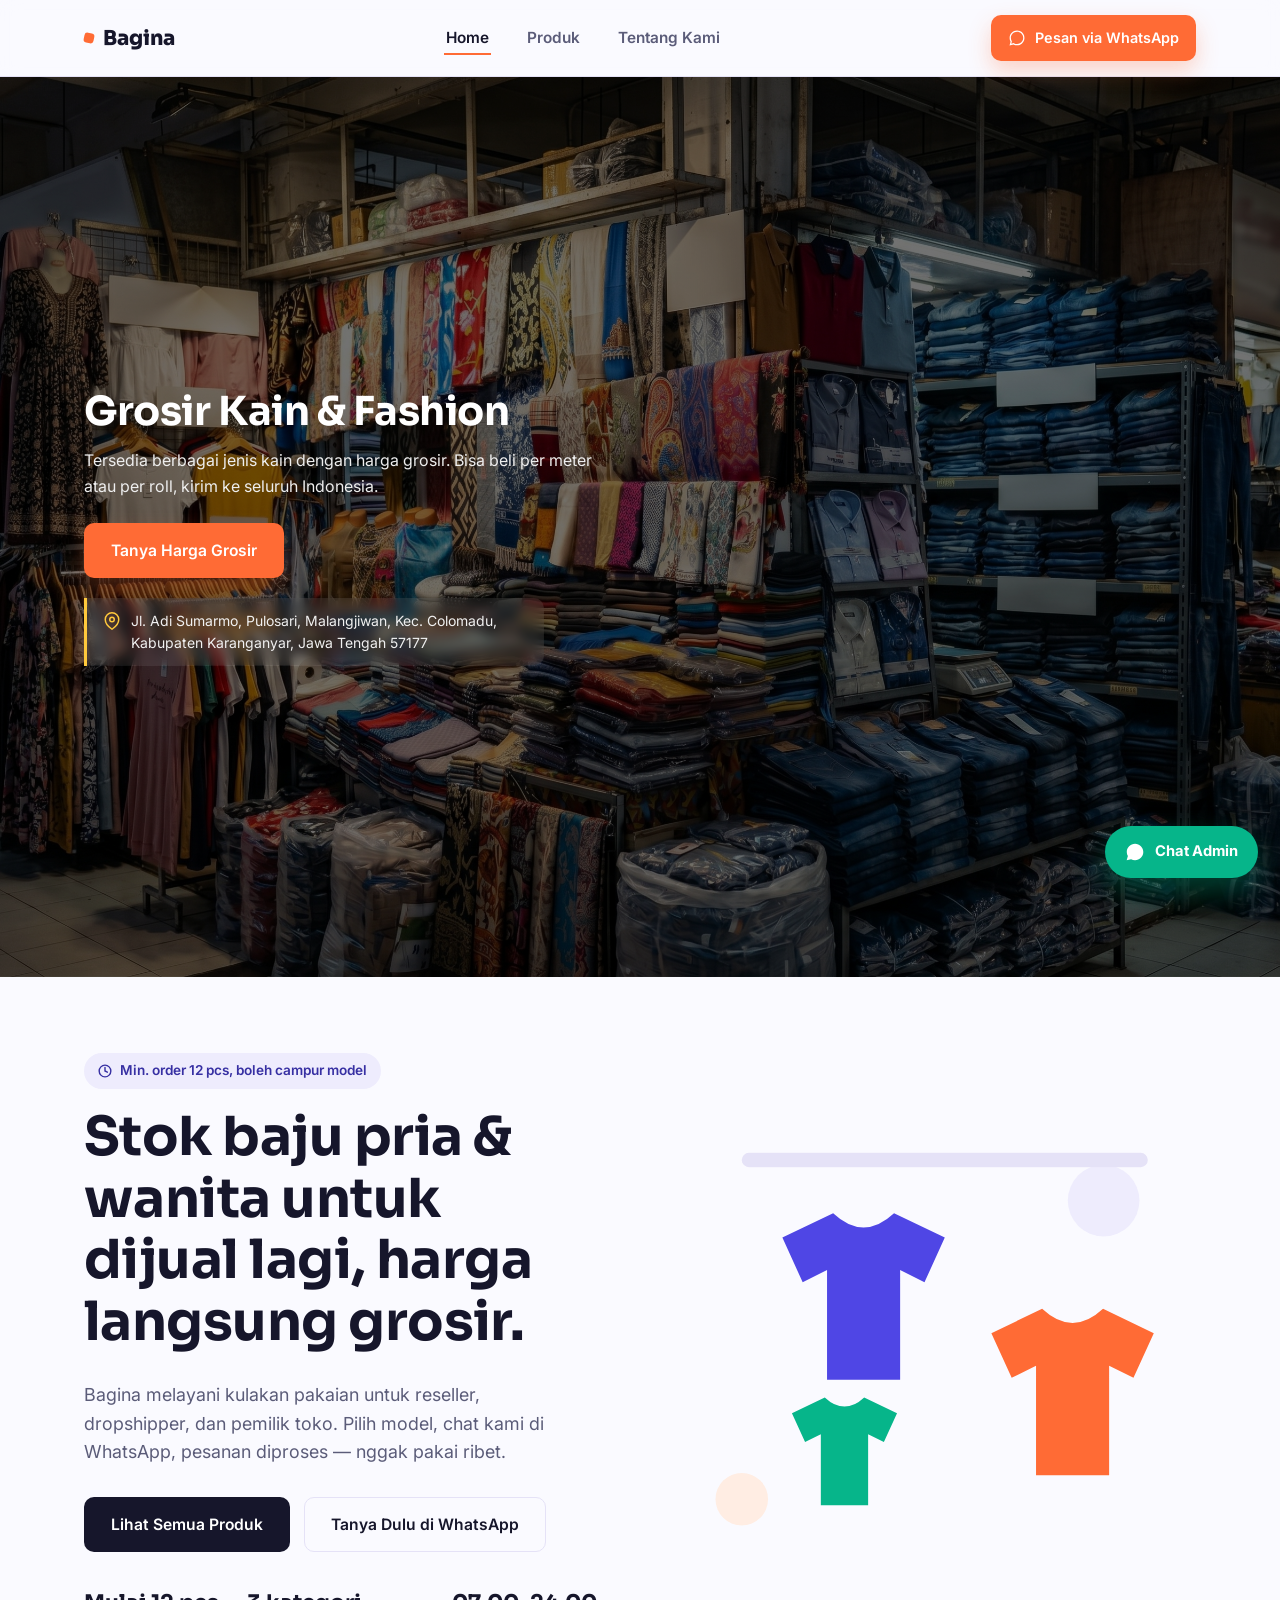
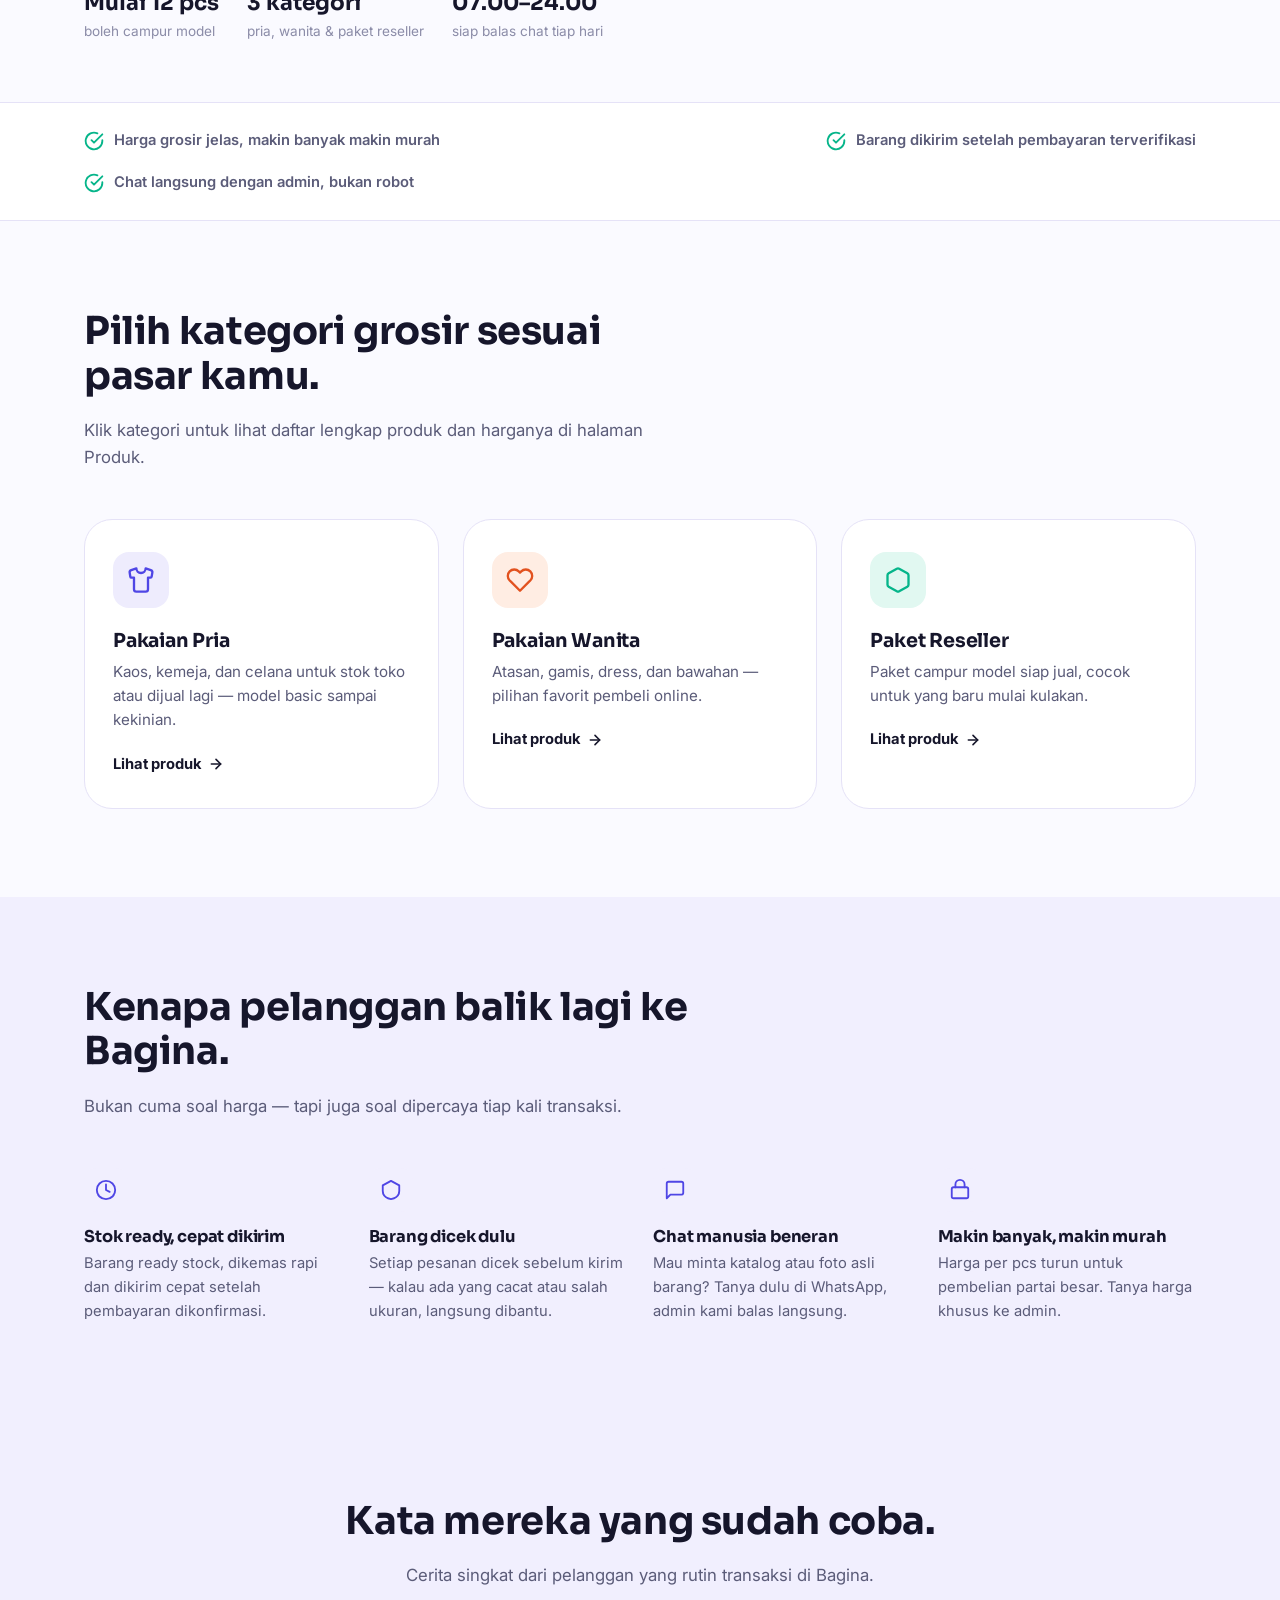
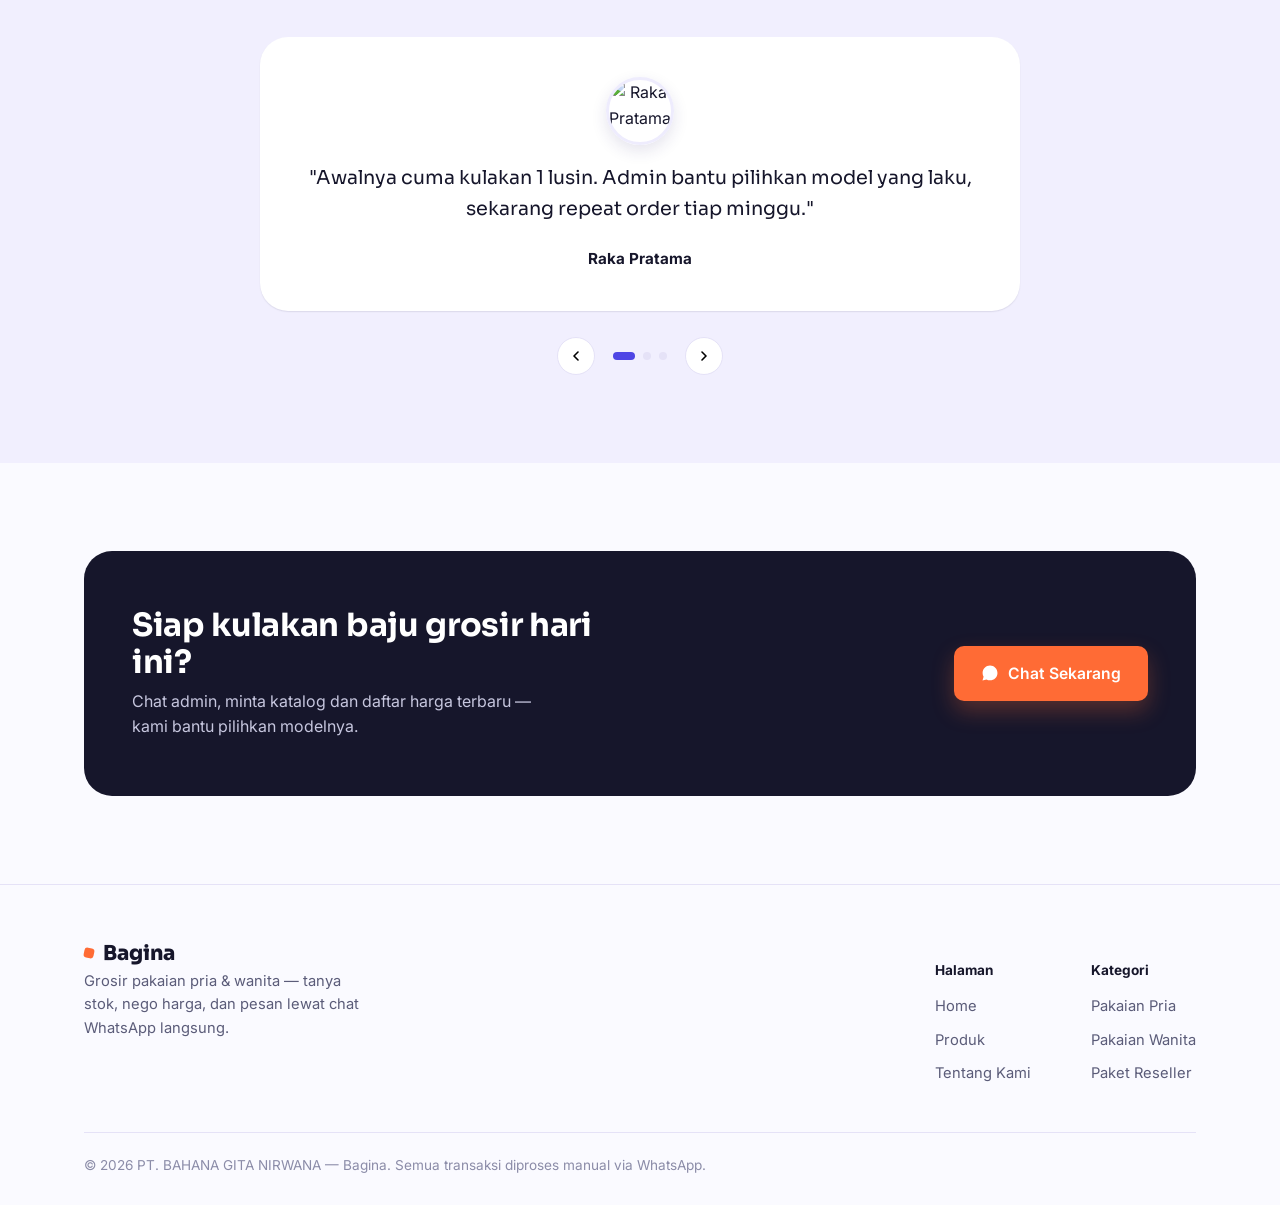
==== commit cac5425b: "add images poduct" ====
--- a/index.html
+++ b/index.html
@@ -3,10 +3,10 @@
   <head>
     <meta charset="UTF-8" />
     <meta name="viewport" content="width=device-width, initial-scale=1.0" />
-    <title>Bagina — Top Up Game, Voucher & Aplikasi Kasir</title>
+    <title>Bagina — Grosir Pakaian Pria & Wanita</title>
     <meta
       name="description"
-      content="Bagina menyediakan top up game, top up voucher digital, dan aplikasi kasir untuk usahamu. Pesan langsung via WhatsApp."
+      content="Bagina menyediakan pakaian pria dan wanita dengan harga grosir untuk reseller dan toko. Pesan langsung via WhatsApp."
     />
     <link rel="stylesheet" href="style.css" />
   </head>
@@ -56,17 +56,15 @@
         min-height: 100svh;
         display: flex;
         align-items: center;
-        /* GANTI 'nama-gambar-anda.jpg' dengan nama file gambar yang Anda simpan di luar folder */
-        background: #222
-          url("banner.jpg")
-          center / cover no-repeat;
+        /* GANTI 'banner.jpg' dengan nama file gambar Anda */
+        background: #222 url("banner.jpg") center / cover no-repeat;
         color: #fff;
       }
       .kain-banner::before {
         content: "";
         position: absolute;
         inset: 0;
-        background: rgba(0, 0, 0, 0.5);
+        background: rgba(0, 0, 0, 0.55);
       }
       .kain-banner .container {
         position: relative;
@@ -85,6 +83,34 @@
         margin: 0 0 24px;
         line-height: 1.6;
         color: #eee;
+      }
+
+      /* ALAMAT — di bawah tombol Tanya Harga Grosir */
+      .kain-address {
+        display: flex;
+        align-items: flex-start;
+        gap: 10px;
+        margin: 20px 0 0;
+        padding: 12px 16px;
+        border-left: 3px solid #ffc93c;
+        background: rgba(255, 255, 255, 0.08);
+        backdrop-filter: blur(6px);
+        -webkit-backdrop-filter: blur(6px);
+        border-radius: 0 10px 10px 0;
+        color: #f1f1f1;
+        font-size: 14px;
+        line-height: 1.55;
+        max-width: 460px;
+      }
+      .kain-address svg {
+        width: 18px;
+        height: 18px;
+        flex-shrink: 0;
+        margin-top: 2px;
+        color: #ffc93c;
+      }
+      .kain-address span {
+        display: block;
       }
 
       @media (max-width: 800px) {
@@ -114,6 +140,17 @@
           font-size: 15px;
           margin-bottom: 20px;
         }
+        .kain-address {
+          font-size: 13px;
+          padding: 10px 12px;
+          margin-top: 16px;
+          max-width: 100%;
+          border-radius: 10px;
+        }
+        .kain-address svg {
+          width: 16px;
+          height: 16px;
+        }
         .kain-inner .btn {
           display: block;
           width: 100%;
@@ -129,9 +166,29 @@
             Tersedia berbagai jenis kain dengan harga grosir. Bisa beli per
             meter atau per roll, kirim ke seluruh Indonesia.
           </p>
+
           <a href="#" data-wa-general class="btn btn-accent"
             >Tanya Harga Grosir</a
           >
+
+          <!-- ALAMAT DI BAWAH TOMBOL -->
+          <div class="kain-address">
+            <svg
+              viewBox="0 0 24 24"
+              fill="none"
+              stroke="currentColor"
+              stroke-width="2"
+              stroke-linecap="round"
+              stroke-linejoin="round"
+            >
+              <path d="M21 10c0 7-9 13-9 13s-9-6-9-13a9 9 0 0 1 18 0z"></path>
+              <circle cx="12" cy="10" r="3"></circle>
+            </svg>
+            <span>
+              Jl. Adi Sumarmo, Pulosari, Malangjiwan, Kec. Colomadu, Kabupaten
+              Karanganyar, Jawa Tengah 57177
+            </span>
+          </div>
         </div>
       </div>
     </section>
@@ -151,13 +208,16 @@
               <circle cx="12" cy="12" r="10"></circle>
               <polyline points="12 6 12 12 16 14"></polyline>
             </svg>
-            Proses instan, chat langsung
+            Min. order 12 pcs, boleh campur model
           </span>
-          <h1>Top up cepat, kasir beres, semua dalam satu obrolan.</h1>
+          <h1>
+            Stok baju pria &amp; wanita untuk dijual lagi, harga langsung
+            grosir.
+          </h1>
           <p class="lead">
-            Bagina melayani top up game, voucher digital, dan aplikasi kasir
-            untuk usahamu. Pilih produk, chat kami di WhatsApp, transaksi
-            selesai — nggak pakai ribet.
+            Bagina melayani kulakan pakaian untuk reseller, dropshipper, dan
+            pemilik toko. Pilih model, chat kami di WhatsApp, pesanan diproses —
+            nggak pakai ribet.
           </p>
           <div class="hero-cta">
             <a href="produk.html" class="btn btn-primary">Lihat Semua Produk</a>
@@ -167,10 +227,11 @@
           </div>
           <div class="hero-meta">
             <div>
-              <strong>3–5 menit</strong><span>rata-rata waktu proses</span>
+              <strong>Mulai 12 pcs</strong><span>boleh campur model</span>
             </div>
             <div>
-              <strong>4 kategori</strong><span>game, voucher & Software</span>
+              <strong>3 kategori</strong
+              ><span>pria, wanita &amp; paket reseller</span>
             </div>
             <div>
               <strong>07.00–24.00</strong><span>siap balas chat tiap hari</span>
@@ -184,96 +245,33 @@
             width="100%"
             xmlns="http://www.w3.org/2000/svg"
           >
-            <rect
-              x="70"
-              y="18"
-              width="220"
-              height="330"
-              rx="30"
-              fill="#FFFFFF"
-              stroke="#E5E2F7"
-              stroke-width="2"
-            />
-            <rect
-              x="92"
-              y="46"
-              width="176"
-              height="230"
-              rx="14"
-              fill="#F1EFFE"
-            />
-            <circle
-              cx="180"
-              cy="316"
-              r="14"
-              fill="#EEECFD"
-              stroke="#4F46E5"
-              stroke-width="2"
-            />
-            <g class="float-slow">
-              <rect
-                x="108"
-                y="62"
-                width="70"
-                height="70"
-                rx="16"
-                fill="#4F46E5"
-              />
-              <path
-                d="M130 96h26M143 83v26"
-                stroke="#fff"
-                stroke-width="5"
-                stroke-linecap="round"
-              />
+            <circle cx="343" cy="70" r="30" fill="#EEECFD" />
+            <circle cx="40" cy="320" r="22" fill="#FFEDE3" />
+            <rect x="40" y="30" width="340" height="12" rx="6" fill="#E5E2F7" />
+            <g transform="translate(40,50) scale(1.7)">
+              <g class="float-slow">
+                <path
+                  d="M20 30 L45 18 Q60 32 75 18 L100 30 L90 52 L78 46 V100 H42 V46 L30 52 Z"
+                  fill="#4F46E5"
+                />
+              </g>
             </g>
-            <g class="float-slow delay">
-              <rect
-                x="188"
-                y="150"
-                width="70"
-                height="70"
-                rx="16"
-                fill="#FF6B35"
-              />
-              <path
-                d="M203 185h40M203 172h28M203 198h20"
-                stroke="#fff"
-                stroke-width="5"
-                stroke-linecap="round"
-              />
+            <g transform="translate(215,130) scale(1.7)">
+              <g class="float-slow delay">
+                <path
+                  d="M20 30 L45 18 Q60 32 75 18 L100 30 L90 52 L78 46 V100 H42 V46 L30 52 Z"
+                  fill="#FF6B35"
+                />
+              </g>
             </g>
-            <g class="float-slow">
-              <rect
-                x="108"
-                y="150"
-                width="70"
-                height="70"
-                rx="16"
-                fill="#06B58A"
-              />
-              <path d="M123 183h40l-6 20h-28z" fill="#fff" />
-              <circle cx="130" cy="207" r="4" fill="#fff" />
-              <circle cx="156" cy="207" r="4" fill="#fff" />
+            <g transform="translate(60,215) scale(1.1)">
+              <g class="float-slow delay">
+                <path
+                  d="M20 30 L45 18 Q60 32 75 18 L100 30 L90 52 L78 46 V100 H42 V46 L30 52 Z"
+                  fill="#06B58A"
+                />
+              </g>
             </g>
-            <g class="float-slow delay">
-              <rect
-                x="188"
-                y="62"
-                width="70"
-                height="70"
-                rx="16"
-                fill="#FFC93C"
-              />
-              <path d="M208 92h30v20h-30z" fill="#fff" />
-              <path
-                d="M215 92v-6a8 8 0 0 1 16 0v6"
-                stroke="#fff"
-                stroke-width="5"
-                fill="none"
-              />
-            </g>
-            <circle cx="343" cy="70" r="30" fill="#EEECFD" />
-            <circle cx="30" cy="300" r="22" fill="#FFEDE3" />
           </svg>
         </div>
       </div>
@@ -294,7 +292,7 @@
             <path d="M22 11.08V12a10 10 0 1 1-5.93-9.14"></path>
             <polyline points="22 4 12 14.01 9 11.01"></polyline>
           </svg>
-          Pembayaran dikonfirmasi manual, aman dari salah kirim
+          Harga grosir jelas, makin banyak makin murah
         </div>
         <div class="trust-item">
           <svg
@@ -308,7 +306,7 @@
             <path d="M22 11.08V12a10 10 0 1 1-5.93-9.14"></path>
             <polyline points="22 4 12 14.01 9 11.01"></polyline>
           </svg>
-          Item masuk ke akun setelah pembayaran terverifikasi
+          Barang dikirim setelah pembayaran terverifikasi
         </div>
         <div class="trust-item">
           <svg
@@ -331,22 +329,15 @@
     <section>
       <div class="container">
         <div class="section-head">
-          <h2>Tiga hal yang paling sering dicari, semuanya ada di sini.</h2>
+          <h2>Pilih kategori grosir sesuai pasar kamu.</h2>
           <p>
             Klik kategori untuk lihat daftar lengkap produk dan harganya di
             halaman Produk.
           </p>
         </div>
         <div class="cat-grid">
-          <a href="produk.html#game" class="cat-card">
-            <div class="cat-image">
-              <img
-                src="https://images.pexels.com/photos/4293307/pexels-photo-4293307.jpeg?w=600&q=80&auto=format&fit=crop"
-                alt="Top Up Game"
-                loading="lazy"
-              />
-            </div>
-            <div class="cat-icon i-game">
+          <a href="produk.html#pria" class="cat-card"
+            ><div class="cat-icon i-game">
               <svg
                 viewBox="0 0 24 24"
                 fill="none"
@@ -355,17 +346,15 @@
                 stroke-linecap="round"
                 stroke-linejoin="round"
               >
-                <rect x="2" y="7" width="20" height="12" rx="4"></rect>
-                <line x1="7" y1="13" x2="11" y2="13"></line>
-                <line x1="9" y1="11" x2="9" y2="15"></line>
-                <circle cx="16" cy="11.5" r="1"></circle>
-                <circle cx="18.5" cy="14" r="1"></circle>
-              </svg>
-            </div>
-            <h3>Top Up Game</h3>
-            <p>
-              Diamond, UC, dan Genesis Crystal untuk game favoritmu — masuk akun
-              dalam hitungan menit.
+                <path
+                  d="M20.38 3.46 16 2a4 4 0 0 1-8 0L3.62 3.46a2 2 0 0 0-1.34 2.23l.58 3.47a1 1 0 0 0 .99.84H6v10c0 1.1.9 2 2 2h8a2 2 0 0 0 2-2V10h2.15a1 1 0 0 0 .99-.84l.58-3.47a2 2 0 0 0-1.34-2.23z"
+                ></path>
+              </svg>
+            </div>
+            <h3>Pakaian Pria</h3>
+            <p>
+              Kaos, kemeja, dan celana untuk stok toko atau dijual lagi — model
+              basic sampai kekinian.
             </p>
             <span class="cat-link"
               >Lihat produk
@@ -378,19 +367,9 @@
                 stroke-linejoin="round"
               >
                 <line x1="5" y1="12" x2="19" y2="12"></line>
-                <polyline points="12 5 19 12 12 19"></polyline>
-              </svg>
-            </span>
-          </a>
-          <a href="produk.html#voucher" class="cat-card">
-            <div class="cat-image">
-              <img
-                src="https://free-images.com/lg/93a5/apple_gift_cards_vouchers_1.jpg?w=600&q=80&auto=format&fit=crop"
-                alt="Top Up Voucher"
-                loading="lazy"
-              />
-            </div>
-            <div class="cat-icon i-voucher">
+                <polyline points="12 5 19 12 12 19"></polyline></svg></span></a
+          ><a href="produk.html#wanita" class="cat-card"
+            ><div class="cat-icon i-voucher">
               <svg
                 viewBox="0 0 24 24"
                 fill="none"
@@ -400,21 +379,14 @@
                 stroke-linejoin="round"
               >
                 <path
-                  d="M2 9a3 3 0 0 1 0 6v3a1 1 0 0 0 1 1h18a1 1 0 0 0 1-1v-3a3 3 0 0 1 0-6V6a1 1 0 0 0-1-1H3a1 1 0 0 0-1 1z"
+                  d="M20.84 4.61a5.5 5.5 0 0 0-7.78 0L12 5.67l-1.06-1.06a5.5 5.5 0 0 0-7.78 7.78l1.06 1.06L12 21.23l7.78-7.78 1.06-1.06a5.5 5.5 0 0 0 0-7.78z"
                 ></path>
-                <line
-                  x1="13"
-                  y1="5"
-                  x2="13"
-                  y2="19"
-                  stroke-dasharray="2 2"
-                ></line>
-              </svg>
-            </div>
-            <h3>Top Up Voucher</h3>
-            <p>
-              Google Play, Steam Wallet, PlayStation Store, sampai iTunes — kode
-              langsung dikirim.
+              </svg>
+            </div>
+            <h3>Pakaian Wanita</h3>
+            <p>
+              Atasan, gamis, dress, dan bawahan — pilihan favorit pembeli
+              online.
             </p>
             <span class="cat-link"
               >Lihat produk
@@ -427,19 +399,9 @@
                 stroke-linejoin="round"
               >
                 <line x1="5" y1="12" x2="19" y2="12"></line>
-                <polyline points="12 5 19 12 12 19"></polyline>
-              </svg>
-            </span>
-          </a>
-          <a href="produk.html#software" class="cat-card">
-            <div class="cat-image">
-              <img
-                src="https://images.pexels.com/photos/31113917/pexels-photo-31113917.jpeg?auto=compress&cs=tinysrgb&w=600"
-                alt="Tampilan antarmuka software di layar komputer"
-                loading="lazy"
-              />
-            </div>
-            <div class="cat-icon i-kasir">
+                <polyline points="12 5 19 12 12 19"></polyline></svg></span></a
+          ><a href="produk.html#paket" class="cat-card"
+            ><div class="cat-icon i-kasir">
               <svg
                 viewBox="0 0 24 24"
                 fill="none"
@@ -448,15 +410,14 @@
                 stroke-linecap="round"
                 stroke-linejoin="round"
               >
-                <rect x="3" y="9" width="18" height="12" rx="2"></rect>
-                <path d="M7 9V6a5 5 0 0 1 10 0v3"></path>
-                <line x1="9" y1="14" x2="15" y2="14"></line>
-              </svg>
-            </div>
-            <h3>Software</h3>
-            <p>
-              Sistem kasir untuk warung, resto, retail, dan toko online — siap
-              pakai, tinggal langganan.
+                <path
+                  d="M21 16V8a2 2 0 0 0-1-1.73l-7-4a2 2 0 0 0-2 0l-7 4A2 2 0 0 0 3 8v8a2 2 0 0 0 1 1.73l7 4a2 2 0 0 0 2 0l7-4A2 2 0 0 0 21 16z"
+                ></path>
+              </svg>
+            </div>
+            <h3>Paket Reseller</h3>
+            <p>
+              Paket campur model siap jual, cocok untuk yang baru mulai kulakan.
             </p>
             <span class="cat-link"
               >Lihat produk
@@ -469,10 +430,8 @@
                 stroke-linejoin="round"
               >
                 <line x1="5" y1="12" x2="19" y2="12"></line>
-                <polyline points="12 5 19 12 12 19"></polyline>
-              </svg>
-            </span>
-          </a>
+                <polyline points="12 5 19 12 12 19"></polyline></svg></span
+          ></a>
         </div>
       </div>
     </section>
@@ -502,10 +461,10 @@
                 <polyline points="12 6 12 12 16 14"></polyline>
               </svg>
             </div>
-            <h4>Cepat diproses</h4>
-            <p>
-              Sebagian besar pesanan selesai dalam 3–5 menit setelah pembayaran
-              dikonfirmasi.
+            <h4>Stok ready, cepat dikirim</h4>
+            <p>
+              Barang ready stock, dikemas rapi dan dikirim cepat setelah
+              pembayaran dikonfirmasi.
             </p>
           </div>
           <div class="feature-item">
@@ -521,10 +480,10 @@
                 <path d="M12 2 3 7v6c0 5 4 8 9 9 5-1 9-4 9-9V7z"></path>
               </svg>
             </div>
-            <h4>Aman dan jelas</h4>
-            <p>
-              Setiap pesanan dicek manual oleh admin — kalau ada yang salah,
-              langsung dibantu.
+            <h4>Barang dicek dulu</h4>
+            <p>
+              Setiap pesanan dicek sebelum kirim — kalau ada yang cacat atau
+              salah ukuran, langsung dibantu.
             </p>
           </div>
           <div class="feature-item">
@@ -544,8 +503,8 @@
             </div>
             <h4>Chat manusia beneran</h4>
             <p>
-              Ada pertanyaan sebelum bayar? Tanya dulu di WhatsApp, admin kami
-              balas langsung.
+              Mau minta katalog atau foto asli barang? Tanya dulu di WhatsApp,
+              admin kami balas langsung.
             </p>
           </div>
           <div class="feature-item">
@@ -562,10 +521,10 @@
                 <path d="M7 9V6a5 5 0 0 1 10 0v3"></path>
               </svg>
             </div>
-            <h4>Lebih dari sekadar top up</h4>
-            <p>
-              Butuh sistem kasir untuk usaha? Kami juga sediakan, tanpa perlu
-              pindah tempat langganan.
+            <h4>Makin banyak, makin murah</h4>
+            <p>
+              Harga per pcs turun untuk pembelian partai besar. Tanya harga
+              khusus ke admin.
             </p>
           </div>
         </div>
@@ -596,8 +555,8 @@
                   loading="lazy"
                 />
                 <p class="testi-quote">
-                  "Pesen diamond ML jam 11 malam, tetap dibales dan masuk cepat.
-                  Jadi langganan sampai sekarang."
+                  "Awalnya cuma kulakan 1 lusin. Admin bantu pilihkan model yang
+                  laku, sekarang repeat order tiap minggu."
                 </p>
                 <div class="testi-name">Raka Pratama</div>
               </div>
@@ -611,8 +570,8 @@
                   loading="lazy"
                 />
                 <p class="testi-quote">
-                  "Awalnya ragu pakai kasir digital, tapi tim Bagina bantu
-                  setting sampai jalan. Laporan harian jadi rapi."
+                  "Kaos dan gamisnya sesuai foto, bahan adem, margin untuk lapak
+                  online saya enak."
                 </p>
                 <div class="testi-name">Ibu Sri Wahyuni</div>
               </div>
@@ -622,12 +581,12 @@
                 <img
                   class="testi-avatar"
                   src="https://images.pexels.com/photos/36629227/pexels-photo-36629227.jpeg?auto=compress&cs=tinysrgb&w=160&h=160&fit=crop"
-                  alt="Dinda Amalia"
+                  alt="Evann"
                   loading="lazy"
                 />
                 <p class="testi-quote">
-                  "Beli voucher Steam buat kado teman, prosesnya jelas dan admin
-                  ramah waktu aku salah tulis nominal."
+                  "Order 3 lusin campur ukuran, dikemas rapi, dan admin sabar
+                  waktu saya ganti model."
                 </p>
                 <div class="testi-name">Evann</div>
               </div>
@@ -669,10 +628,10 @@
       <div class="container">
         <div class="cta-banner">
           <div>
-            <h2>Siap top up atau pasang kasir hari ini?</h2>
-            <p>
-              Chat admin sekarang, ceritakan yang kamu butuh — sisanya biar kami
-              yang urus.
+            <h2>Siap kulakan baju grosir hari ini?</h2>
+            <p>
+              Chat admin, minta katalog dan daftar harga terbaru — kami bantu
+              pilihkan modelnya.
             </p>
           </div>
           <a href="#" data-wa-general class="btn btn-accent">
@@ -695,8 +654,8 @@
               ><span class="dot"></span>Bagina</a
             >
             <p>
-              Top up game, voucher digital, dan aplikasi kasir — semua transaksi
-              lewat chat WhatsApp langsung.
+              Grosir pakaian pria &amp; wanita — tanya stok, nego harga, dan
+              pesan lewat chat WhatsApp langsung.
             </p>
           </div>
           <div class="footer-cols">
@@ -708,9 +667,9 @@
             </div>
             <div class="footer-col">
               <h5>Kategori</h5>
-              <a href="produk.html#game">Top Up Game</a>
-              <a href="produk.html#voucher">Top Up Voucher</a>
-              <a href="produk.html#software">Software</a>
+              <a href="produk.html#pria">Pakaian Pria</a>
+              <a href="produk.html#wanita">Pakaian Wanita</a>
+              <a href="produk.html#paket">Paket Reseller</a>
             </div>
           </div>
         </div>
--- a/style.css
+++ b/style.css
@@ -1344,3 +1344,18 @@
     min-height: 320px;
   }
 }
+
+/* ---- Foto produk di kartu ---- */
+.item-card .item-photo {
+  margin: -22px -22px 16px;
+  aspect-ratio: 4 / 5;
+  border-radius: var(--radius-m) var(--radius-m) 0 0;
+  background: var(--primary-tint) url("data:image/svg+xml,%3Csvg xmlns='http://www.w3.org/2000/svg' viewBox='0 0 120 120'%3E%3Cpath d='M20 30 45 18Q60 32 75 18L100 30 90 52 78 46V100H42V46L30 52Z' fill='%23c9c4f3'/%3E%3C/svg%3E") center / 38% no-repeat;
+  overflow: hidden;
+}
+.item-card .item-photo img {
+  width: 100%;
+  height: 100%;
+  object-fit: cover;
+  display: block;
+}
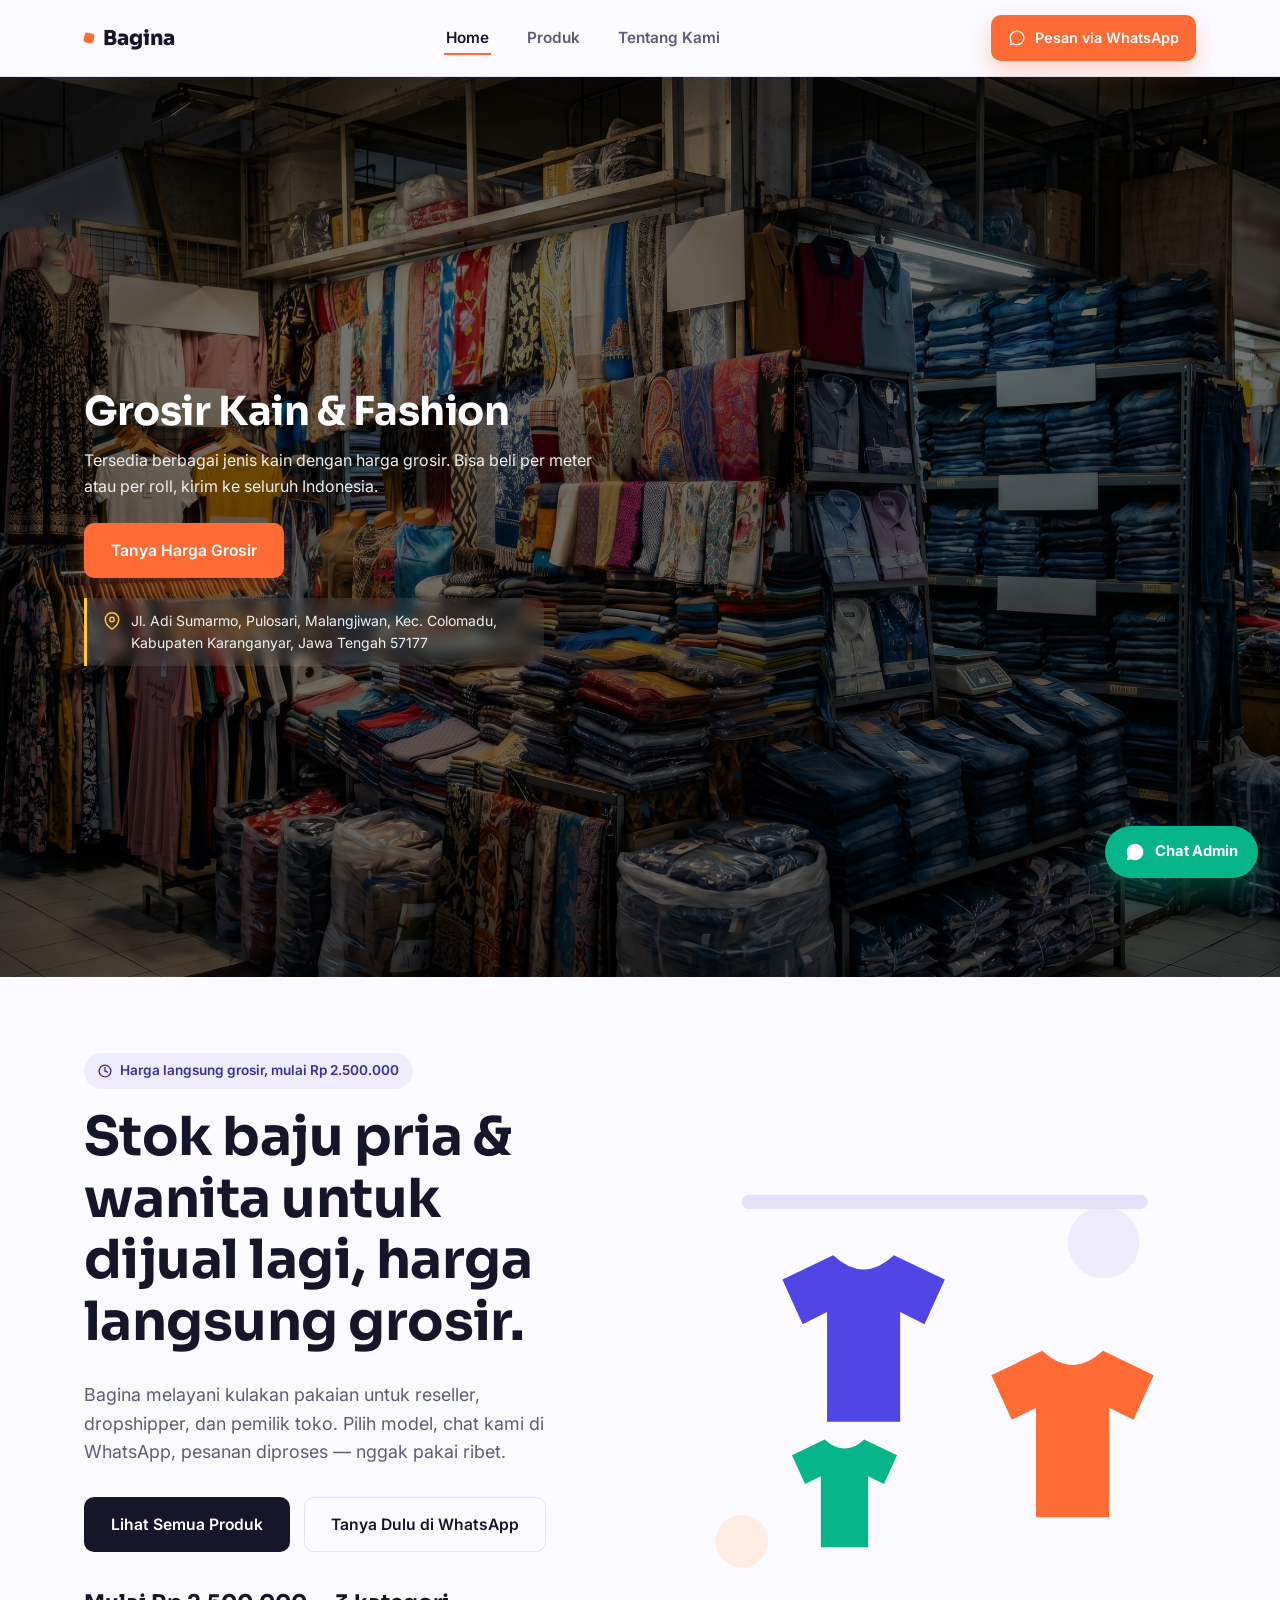
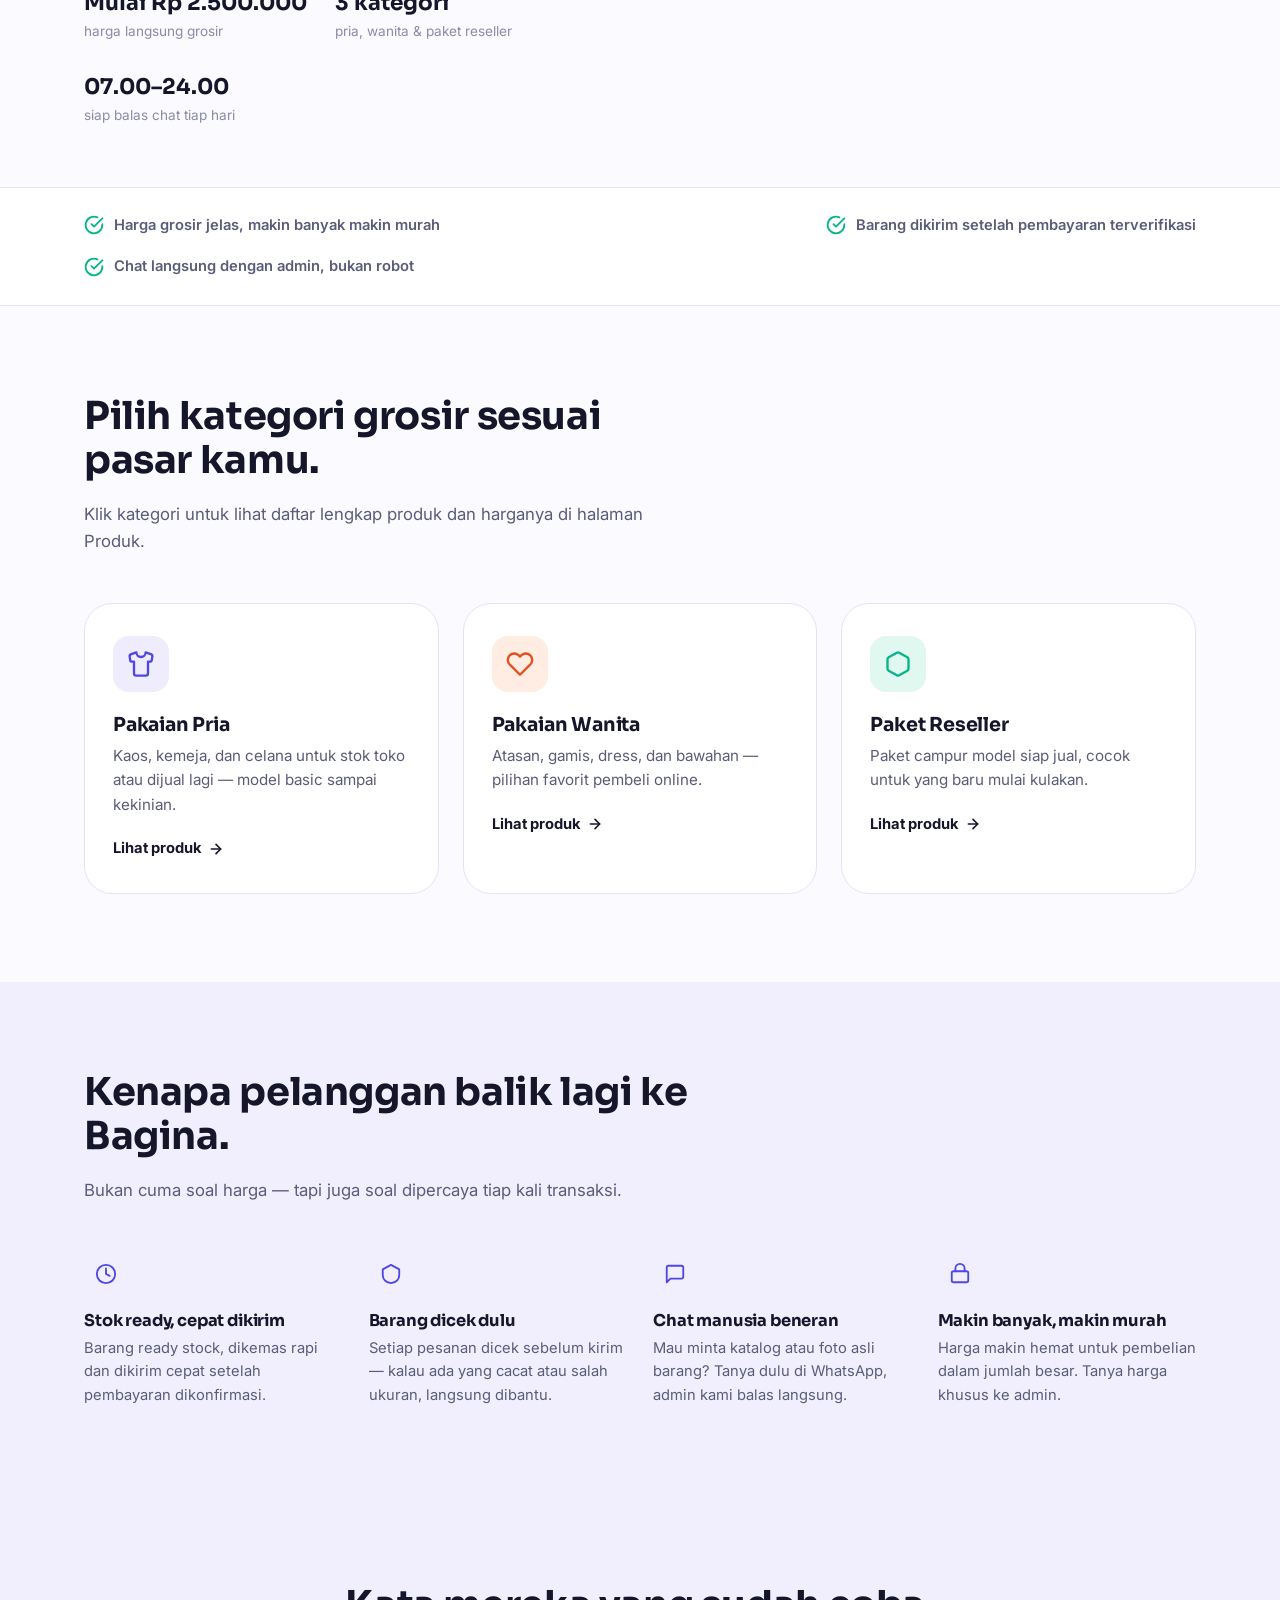
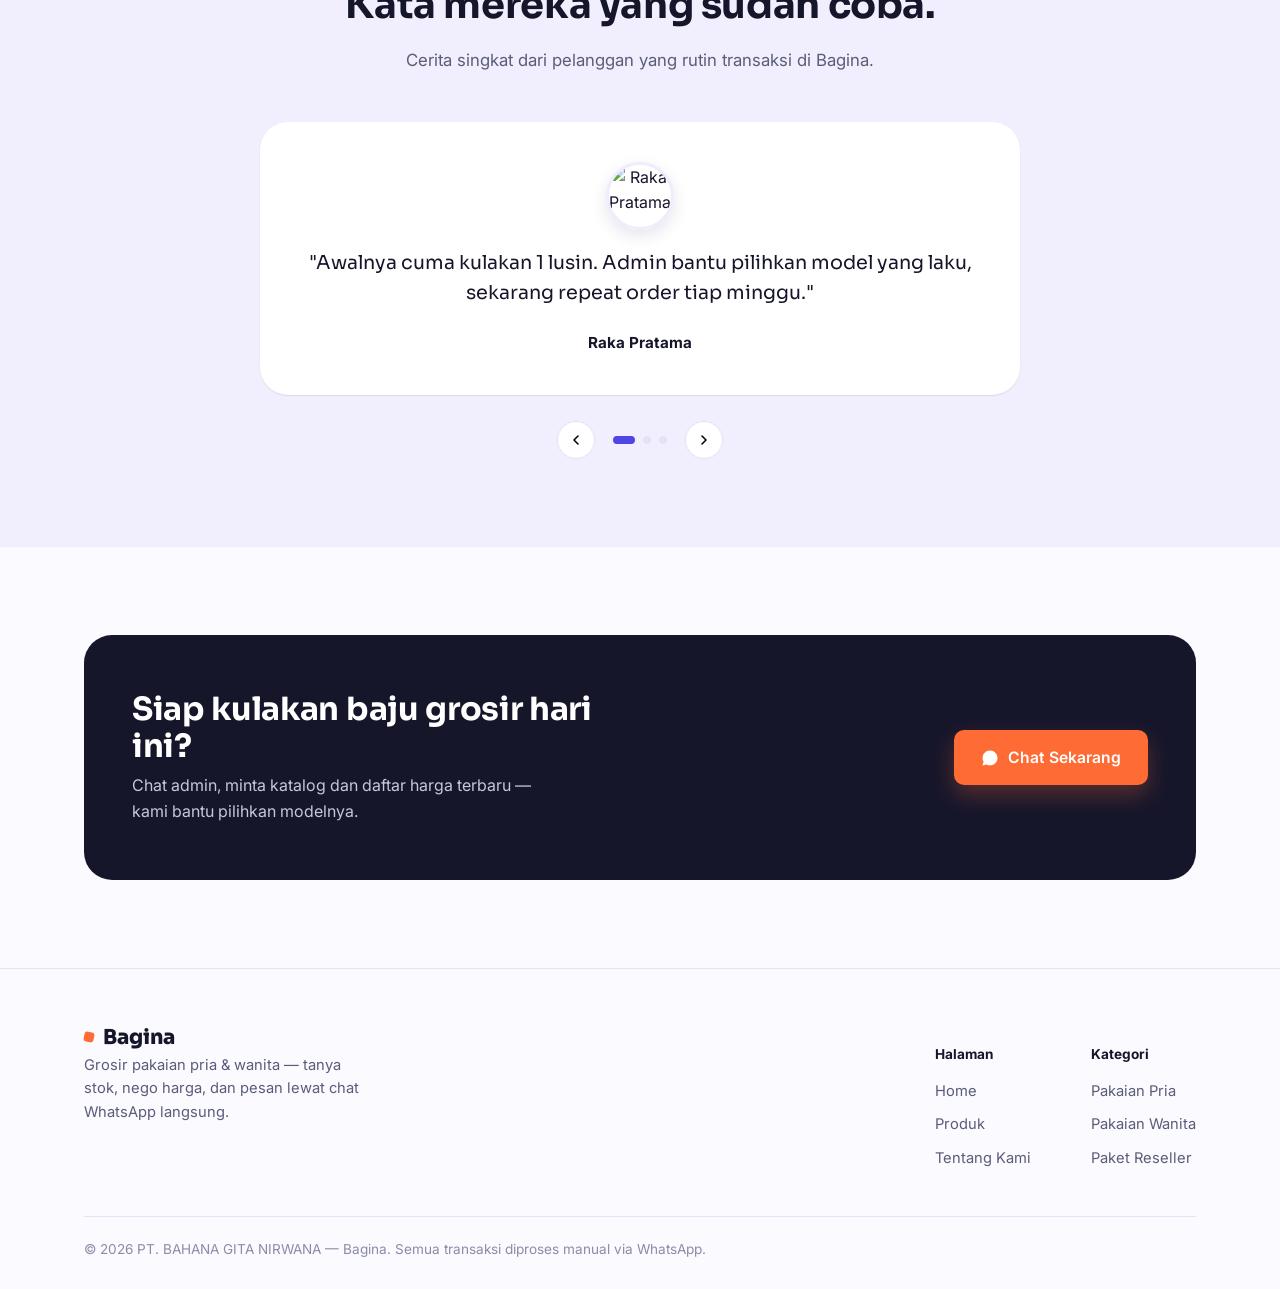
==== commit 2e5d850f: "change price" ====
--- a/index.html
+++ b/index.html
@@ -208,7 +208,7 @@
               <circle cx="12" cy="12" r="10"></circle>
               <polyline points="12 6 12 12 16 14"></polyline>
             </svg>
-            Min. order 12 pcs, boleh campur model
+            Harga langsung grosir, mulai Rp 2.500.000
           </span>
           <h1>
             Stok baju pria &amp; wanita untuk dijual lagi, harga langsung
@@ -227,7 +227,7 @@
           </div>
           <div class="hero-meta">
             <div>
-              <strong>Mulai 12 pcs</strong><span>boleh campur model</span>
+              <strong>Mulai Rp 2.500.000</strong><span>harga langsung grosir</span>
             </div>
             <div>
               <strong>3 kategori</strong
@@ -523,7 +523,7 @@
             </div>
             <h4>Makin banyak, makin murah</h4>
             <p>
-              Harga per pcs turun untuk pembelian partai besar. Tanya harga
+              Harga makin hemat untuk pembelian dalam jumlah besar. Tanya harga
               khusus ke admin.
             </p>
           </div>
--- a/style.css
+++ b/style.css
@@ -1359,3 +1359,9 @@
   object-fit: cover;
   display: block;
 }
+
+.item-card .item-price span.per-pcs {
+  color: var(--accent, #FF6B35);
+  font-weight: 600;
+  margin-top: 2px;
+}
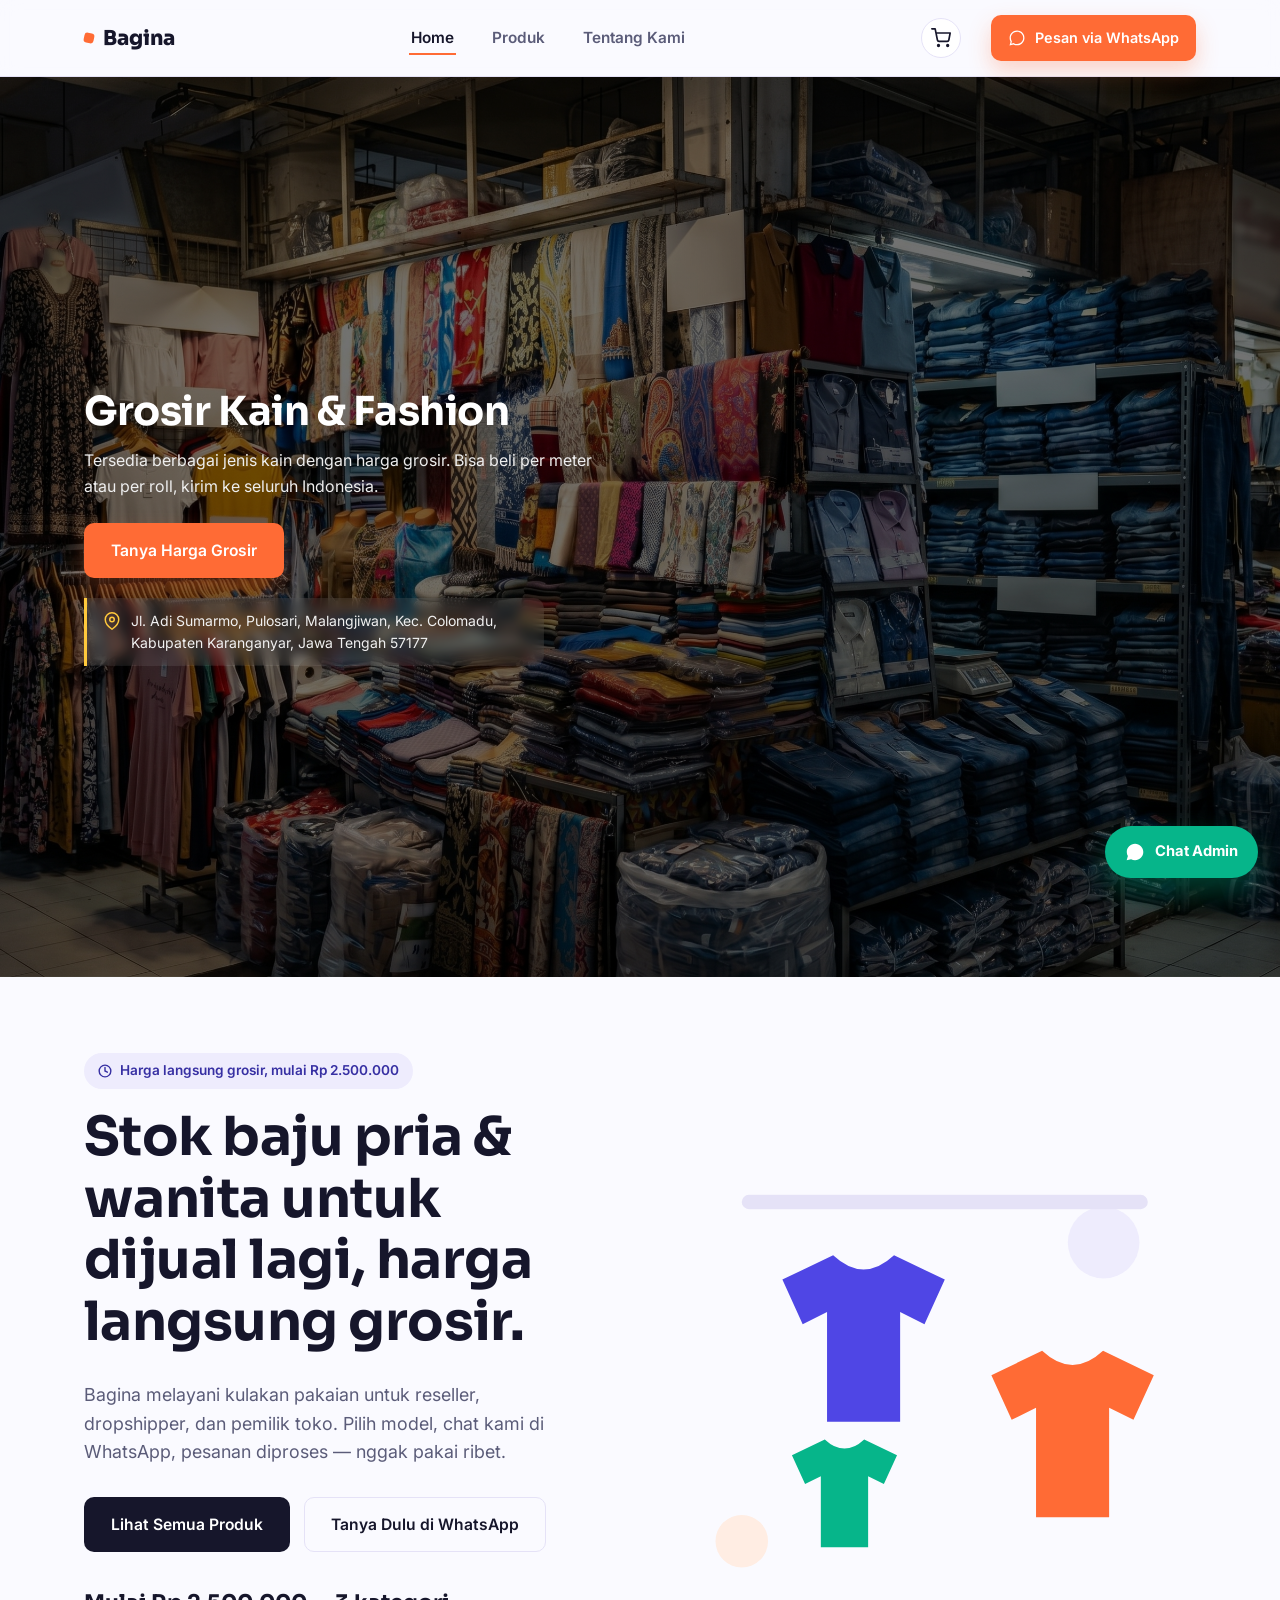
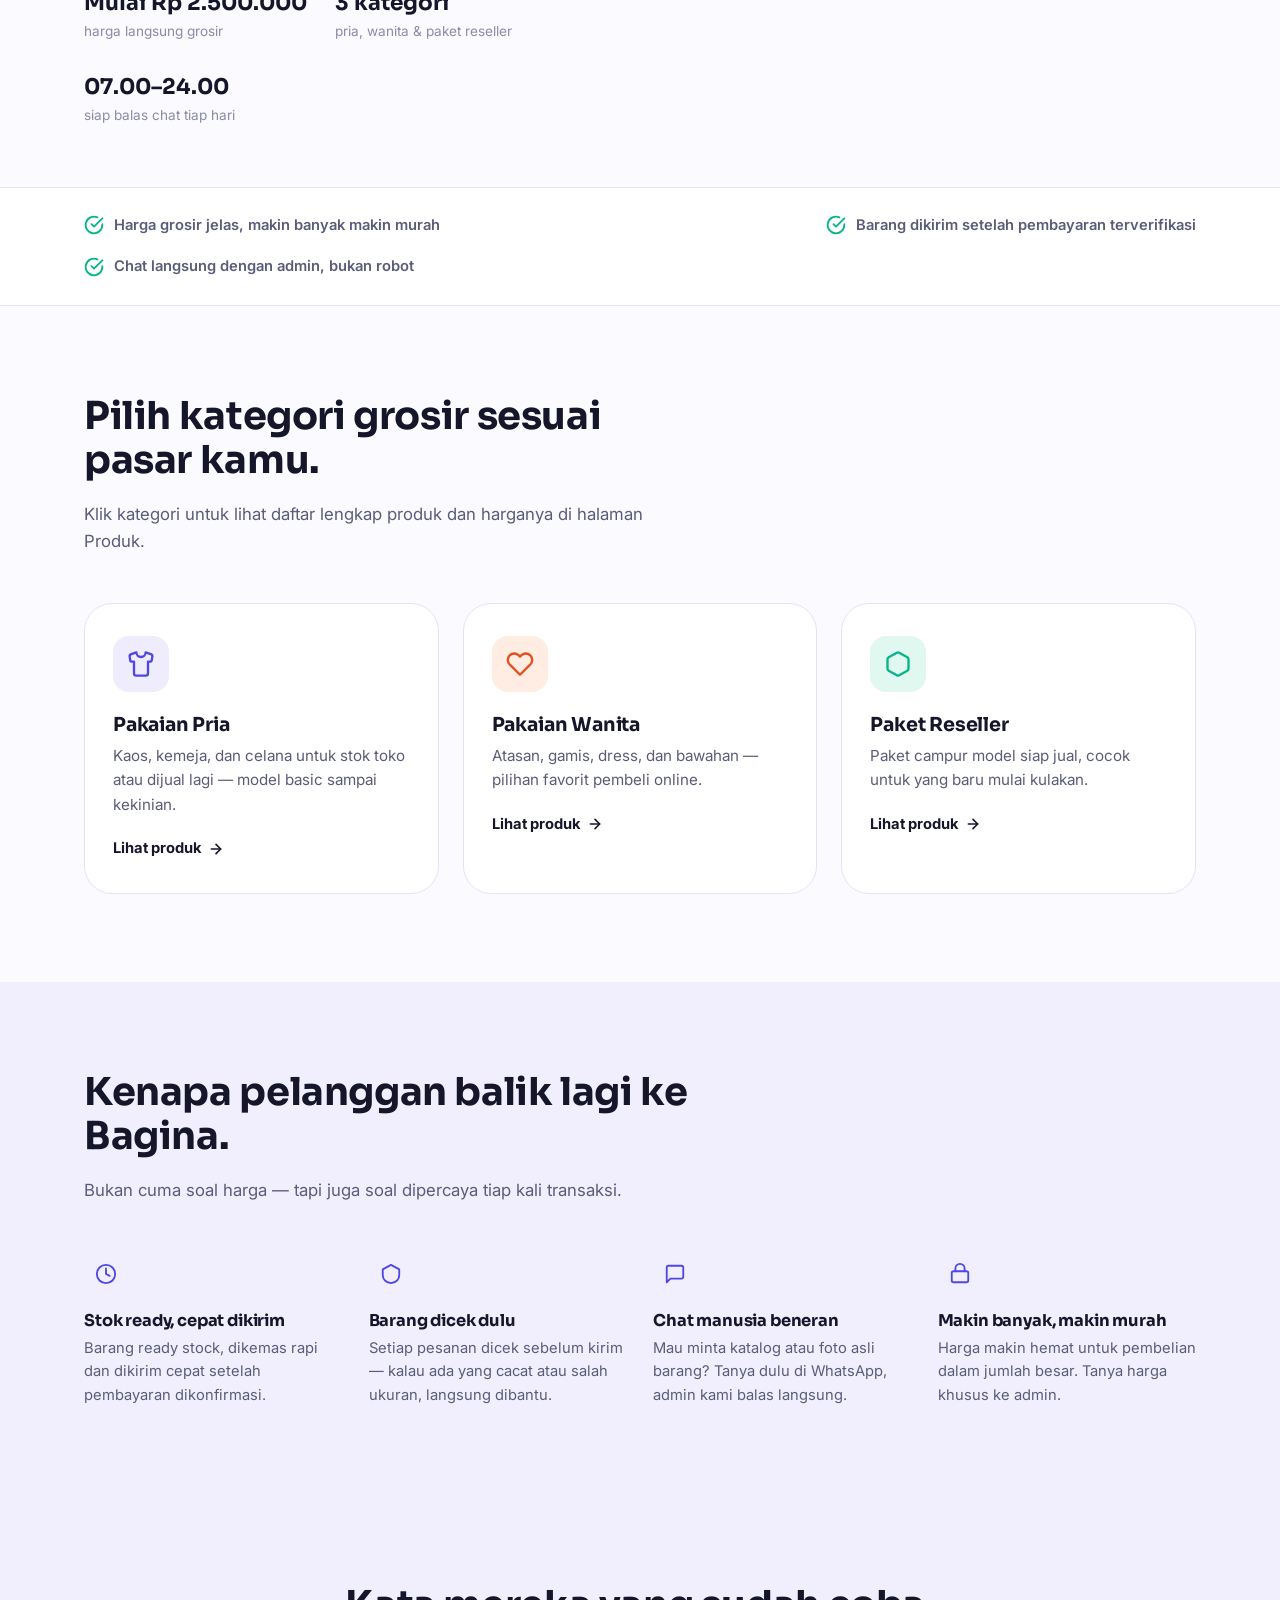
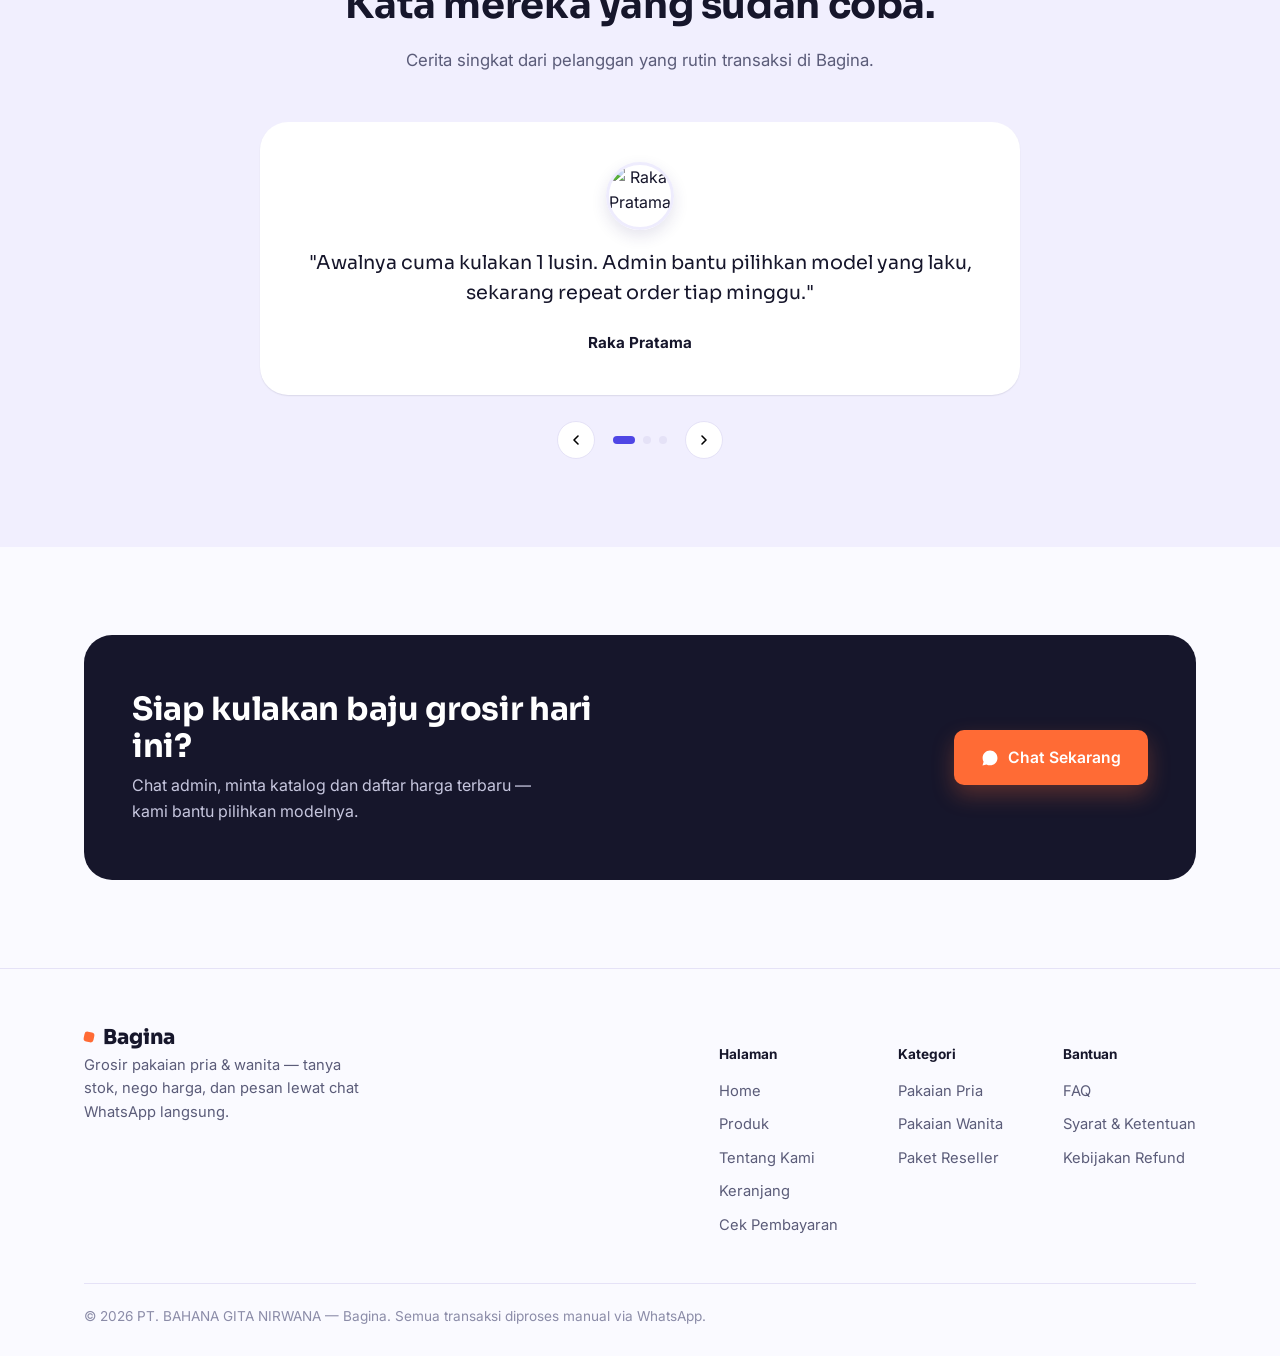
==== commit f7c581ec: "add cart" ====
--- a/index.html
+++ b/index.html
@@ -227,7 +227,8 @@
           </div>
           <div class="hero-meta">
             <div>
-              <strong>Mulai Rp 2.500.000</strong><span>harga langsung grosir</span>
+              <strong>Mulai Rp 2.500.000</strong
+              ><span>harga langsung grosir</span>
             </div>
             <div>
               <strong>3 kategori</strong
@@ -671,6 +672,12 @@
               <a href="produk.html#wanita">Pakaian Wanita</a>
               <a href="produk.html#paket">Paket Reseller</a>
             </div>
+            <div class="footer-col">
+              <h5>Bantuan</h5>
+              <a href="faq.html">FAQ</a>
+              <a href="terms.html">Syarat &amp; Ketentuan</a>
+              <a href="refund.html">Kebijakan Refund</a>
+            </div>
           </div>
         </div>
         <div class="footer-bottom">
--- a/style.css
+++ b/style.css
@@ -884,7 +884,9 @@
   border-radius: 16px;
   padding: 24px 20px;
   text-align: center;
-  transition: transform 0.2s ease, box-shadow 0.2s ease;
+  transition:
+    transform 0.2s ease,
+    box-shadow 0.2s ease;
 }
 
 .loc-card:hover {
@@ -1350,7 +1352,9 @@
   margin: -22px -22px 16px;
   aspect-ratio: 4 / 5;
   border-radius: var(--radius-m) var(--radius-m) 0 0;
-  background: var(--primary-tint) url("data:image/svg+xml,%3Csvg xmlns='http://www.w3.org/2000/svg' viewBox='0 0 120 120'%3E%3Cpath d='M20 30 45 18Q60 32 75 18L100 30 90 52 78 46V100H42V46L30 52Z' fill='%23c9c4f3'/%3E%3C/svg%3E") center / 38% no-repeat;
+  background: var(--primary-tint)
+    url("data:image/svg+xml,%3Csvg xmlns='http://www.w3.org/2000/svg' viewBox='0 0 120 120'%3E%3Cpath d='M20 30 45 18Q60 32 75 18L100 30 90 52 78 46V100H42V46L30 52Z' fill='%23c9c4f3'/%3E%3C/svg%3E")
+    center / 38% no-repeat;
   overflow: hidden;
 }
 .item-card .item-photo img {
@@ -1361,7 +1365,506 @@
 }
 
 .item-card .item-price span.per-pcs {
-  color: var(--accent, #FF6B35);
+  color: var(--accent, #ff6b35);
   font-weight: 600;
   margin-top: 2px;
 }
+
+/* =========================================================
+   LEGAL PAGES — Terms & Conditions, Refund Policy
+   ========================================================= */
+.legal-wrap {
+  max-width: 820px;
+  margin: 0 auto;
+}
+.legal-card {
+  background: var(--surface);
+  border: 1px solid var(--border);
+  border-radius: var(--radius-l);
+  padding: 44px 48px;
+}
+.legal-meta {
+  display: flex;
+  flex-wrap: wrap;
+  gap: 8px 20px;
+  font-size: 0.85rem;
+  color: var(--ink-faint);
+  margin-bottom: 28px;
+  padding-bottom: 22px;
+  border-bottom: 1px solid var(--border);
+}
+.legal-meta strong {
+  color: var(--ink-soft);
+  font-weight: 600;
+}
+.legal-card h2 {
+  font-size: 1.2rem;
+  margin: 34px 0 12px;
+  scroll-margin-top: 90px;
+}
+.legal-card h2:first-of-type {
+  margin-top: 0;
+}
+.legal-card h2 .num {
+  display: inline-flex;
+  align-items: center;
+  justify-content: center;
+  width: 26px;
+  height: 26px;
+  border-radius: 8px;
+  background: var(--primary-tint);
+  color: var(--primary-dark);
+  font-size: 0.82rem;
+  font-weight: 700;
+  margin-right: 10px;
+  vertical-align: 2px;
+}
+.legal-card p,
+.legal-card li {
+  font-size: 0.95rem;
+  color: var(--ink-soft);
+  line-height: 1.7;
+}
+.legal-card strong {
+  color: var(--ink);
+}
+.legal-card ul {
+  padding-left: 0;
+  margin: 0 0 1em;
+}
+.legal-card ul li {
+  position: relative;
+  padding-left: 22px;
+  margin-bottom: 8px;
+}
+.legal-card ul li::before {
+  content: "";
+  position: absolute;
+  left: 4px;
+  top: 11px;
+  width: 6px;
+  height: 6px;
+  border-radius: 50%;
+  background: var(--accent);
+}
+.legal-card ol {
+  list-style: decimal;
+  padding-left: 22px;
+  margin: 0 0 1em;
+}
+.legal-card ol li {
+  margin-bottom: 8px;
+  padding-left: 4px;
+}
+.legal-note {
+  background: var(--primary-tint);
+  border-left: 3px solid var(--primary);
+  padding: 14px 18px;
+  border-radius: 0 10px 10px 0;
+  font-size: 0.9rem;
+  margin: 20px 0;
+  color: var(--primary-dark);
+}
+.legal-note strong {
+  color: var(--primary-dark);
+}
+.legal-toc {
+  background: var(--bg-alt);
+  border-radius: var(--radius-m);
+  padding: 22px 26px;
+  margin-bottom: 32px;
+}
+.legal-toc h3 {
+  font-size: 0.95rem;
+  margin: 0 0 12px;
+}
+.legal-toc ol {
+  list-style: none;
+  margin: 0;
+  padding: 0;
+  columns: 2;
+  column-gap: 30px;
+}
+.legal-toc li {
+  font-size: 0.9rem;
+  margin-bottom: 6px;
+  break-inside: avoid;
+}
+.legal-toc a {
+  color: var(--primary-dark);
+  font-weight: 600;
+}
+.legal-toc a:hover {
+  text-decoration: underline;
+}
+@media (max-width: 640px) {
+  .legal-card {
+    padding: 28px 22px;
+  }
+  .legal-toc ol {
+    columns: 1;
+  }
+}
+
+/* =========================================================
+   FAQ PAGE — accordion
+   ========================================================= */
+.faq-wrap {
+  max-width: 820px;
+  margin: 0 auto;
+}
+.faq-cat {
+  margin-bottom: 40px;
+}
+.faq-cat-head {
+  display: flex;
+  align-items: center;
+  gap: 12px;
+  margin-bottom: 18px;
+}
+.faq-cat-head .fc-icon {
+  width: 40px;
+  height: 40px;
+  border-radius: 12px;
+  display: flex;
+  align-items: center;
+  justify-content: center;
+  flex-shrink: 0;
+}
+.faq-cat-head .fc-icon svg {
+  width: 20px;
+  height: 20px;
+}
+.faq-cat-head .fc-icon.i-order {
+  background: var(--primary-tint);
+  color: var(--primary);
+}
+.faq-cat-head .fc-icon.i-pay {
+  background: var(--accent-tint);
+  color: var(--accent-dark);
+}
+.faq-cat-head .fc-icon.i-ship {
+  background: var(--mint-tint);
+  color: var(--mint);
+}
+.faq-cat-head .fc-icon.i-prod {
+  background: #fff6e0;
+  color: #b98200;
+}
+.faq-cat-head .fc-icon.i-help {
+  background: #fde6ec;
+  color: #c62d5f;
+}
+.faq-cat-head h2 {
+  font-size: 1.25rem;
+  margin: 0;
+}
+.faq-item {
+  background: var(--surface);
+  border: 1px solid var(--border);
+  border-radius: var(--radius-m);
+  margin-bottom: 12px;
+  overflow: hidden;
+  transition:
+    box-shadow 0.18s ease,
+    border-color 0.18s ease;
+}
+.faq-item:hover {
+  box-shadow: var(--shadow-sm);
+}
+.faq-item.open {
+  border-color: var(--primary);
+}
+.faq-q {
+  width: 100%;
+  background: transparent;
+  border: none;
+  padding: 20px 24px;
+  text-align: left;
+  font-family: "Sora", sans-serif;
+  font-weight: 600;
+  font-size: 1rem;
+  color: var(--ink);
+  display: flex;
+  justify-content: space-between;
+  align-items: center;
+  gap: 16px;
+}
+.faq-q .faq-icon {
+  width: 20px;
+  height: 20px;
+  flex-shrink: 0;
+  color: var(--primary);
+  transition: transform 0.25s ease;
+}
+.faq-item.open .faq-q .faq-icon {
+  transform: rotate(180deg);
+}
+.faq-a {
+  max-height: 0;
+  overflow: hidden;
+  transition: max-height 0.3s ease;
+}
+.faq-a-inner {
+  padding: 0 24px 22px;
+  font-size: 0.94rem;
+  color: var(--ink-soft);
+  line-height: 1.7;
+}
+.faq-a-inner p:last-child {
+  margin-bottom: 0;
+}
+.faq-a-inner ul {
+  margin: 8px 0 0;
+}
+.faq-a-inner ul li {
+  position: relative;
+  padding-left: 20px;
+  margin-bottom: 6px;
+}
+.faq-a-inner ul li::before {
+  content: "";
+  position: absolute;
+  left: 2px;
+  top: 10px;
+  width: 6px;
+  height: 6px;
+  border-radius: 50%;
+  background: var(--mint);
+}
+.faq-a-inner a {
+  color: var(--primary-dark);
+  font-weight: 600;
+  text-decoration: underline;
+}
+.faq-cta {
+  background: var(--ink);
+  color: #fff;
+  border-radius: var(--radius-l);
+  padding: 44px 36px;
+  text-align: center;
+  margin-top: 12px;
+}
+.faq-cta h3 {
+  color: #fff;
+  font-size: 1.4rem;
+  margin-bottom: 10px;
+}
+.faq-cta p {
+  color: #c6c6de;
+  margin: 0 auto 22px;
+  max-width: 44ch;
+}
+@media (max-width: 640px) {
+  .faq-q {
+    padding: 18px 20px;
+    font-size: 0.95rem;
+  }
+  .faq-a-inner {
+    padding: 0 20px 20px;
+  }
+}
+/* ===== KERANJANG & CEK PEMBAYARAN ===== */
+.cart-link {
+  position: relative;
+  display: inline-flex;
+  align-items: center;
+  justify-content: center;
+  width: 40px;
+  height: 40px;
+  border-radius: 50%;
+  border: 1px solid var(--border);
+  color: var(--ink);
+  background: var(--surface);
+  margin-right: 8px;
+}
+.cart-link svg {
+  width: 20px;
+  height: 20px;
+}
+.cart-badge {
+  position: absolute;
+  top: -4px;
+  right: -4px;
+  min-width: 18px;
+  height: 18px;
+  padding: 0 5px;
+  border-radius: 9px;
+  background: var(--accent);
+  color: #fff;
+  font-size: 11px;
+  font-weight: 700;
+  display: flex;
+  align-items: center;
+  justify-content: center;
+}
+.cart-badge[data-n="0"] {
+  display: none;
+}
+.cart-grid {
+  display: grid;
+  grid-template-columns: 1.4fr 1fr;
+  gap: 24px;
+  align-items: start;
+}
+.cart-card {
+  background: var(--surface);
+  border: 1px solid var(--border);
+  border-radius: var(--radius-m);
+  padding: 24px;
+  box-shadow: var(--shadow-md);
+}
+.cart-card h2 {
+  font-size: 1.15rem;
+  margin: 0 0 16px;
+}
+.cart-row {
+  display: flex;
+  align-items: center;
+  gap: 12px;
+  padding: 14px 0;
+  border-top: 1px solid var(--border);
+}
+.cart-row > div:first-child {
+  flex: 1;
+}
+.cart-row small {
+  display: block;
+  color: var(--ink-soft);
+}
+.qty {
+  display: flex;
+  align-items: center;
+  gap: 8px;
+}
+.qty button,
+.cart-del {
+  width: 30px;
+  height: 30px;
+  border-radius: 8px;
+  border: 1px solid var(--border);
+  background: var(--bg);
+  cursor: pointer;
+  font-size: 16px;
+  color: var(--ink);
+}
+.cart-del {
+  color: #c0392b;
+}
+.cart-form label {
+  display: block;
+  font-weight: 600;
+  font-size: 14px;
+  margin: 12px 0 6px;
+}
+.cart-form input,
+.cart-form select,
+.cart-form textarea {
+  width: 100%;
+  padding: 11px 12px;
+  border: 1px solid var(--border);
+  border-radius: var(--radius-s);
+  font: inherit;
+  background: var(--bg);
+}
+.cart-sum {
+  display: flex;
+  justify-content: space-between;
+  margin: 18px 0 6px;
+  font-weight: 700;
+}
+.cart-note {
+  font-size: 13px;
+  color: var(--ink-soft);
+  margin: 8px 0 14px;
+}
+.cart-empty {
+  text-align: center;
+  padding: 48px 16px;
+}
+.cart-alert {
+  padding: 12px 14px;
+  border-radius: var(--radius-s);
+  background: var(--accent-tint);
+  margin-bottom: 16px;
+  font-size: 14px;
+}
+.toast {
+  position: fixed;
+  left: 50%;
+  bottom: 90px;
+  transform: translateX(-50%);
+  background: var(--ink);
+  color: #fff;
+  padding: 10px 18px;
+  border-radius: 999px;
+  font-size: 14px;
+  z-index: 999;
+  opacity: 0;
+  transition: opacity 0.2s;
+  pointer-events: none;
+}
+.toast.show {
+  opacity: 1;
+}
+.timeline {
+  list-style: none;
+  margin: 18px 0;
+  padding: 0;
+}
+.timeline li {
+  position: relative;
+  padding: 0 0 18px 32px;
+  color: var(--ink-faint);
+}
+.timeline li::before {
+  content: "";
+  position: absolute;
+  left: 0;
+  top: 2px;
+  width: 16px;
+  height: 16px;
+  border-radius: 50%;
+  border: 2px solid var(--border);
+  background: var(--surface);
+}
+.timeline li::after {
+  content: "";
+  position: absolute;
+  left: 7px;
+  top: 20px;
+  bottom: 0;
+  width: 2px;
+  background: var(--border);
+}
+.timeline li:last-child::after {
+  display: none;
+}
+.timeline li.done {
+  color: var(--ink);
+}
+.timeline li.done::before {
+  background: var(--mint);
+  border-color: var(--mint);
+}
+.timeline li.now {
+  font-weight: 700;
+}
+.status-badge {
+  display: inline-block;
+  padding: 4px 12px;
+  border-radius: 999px;
+  font-size: 13px;
+  font-weight: 700;
+  background: var(--accent-tint);
+  color: var(--accent-dark);
+}
+.status-badge.ok {
+  background: var(--mint-tint);
+  color: var(--mint);
+}
+@media (max-width: 860px) {
+  .cart-grid {
+    grid-template-columns: 1fr;
+  }
+}
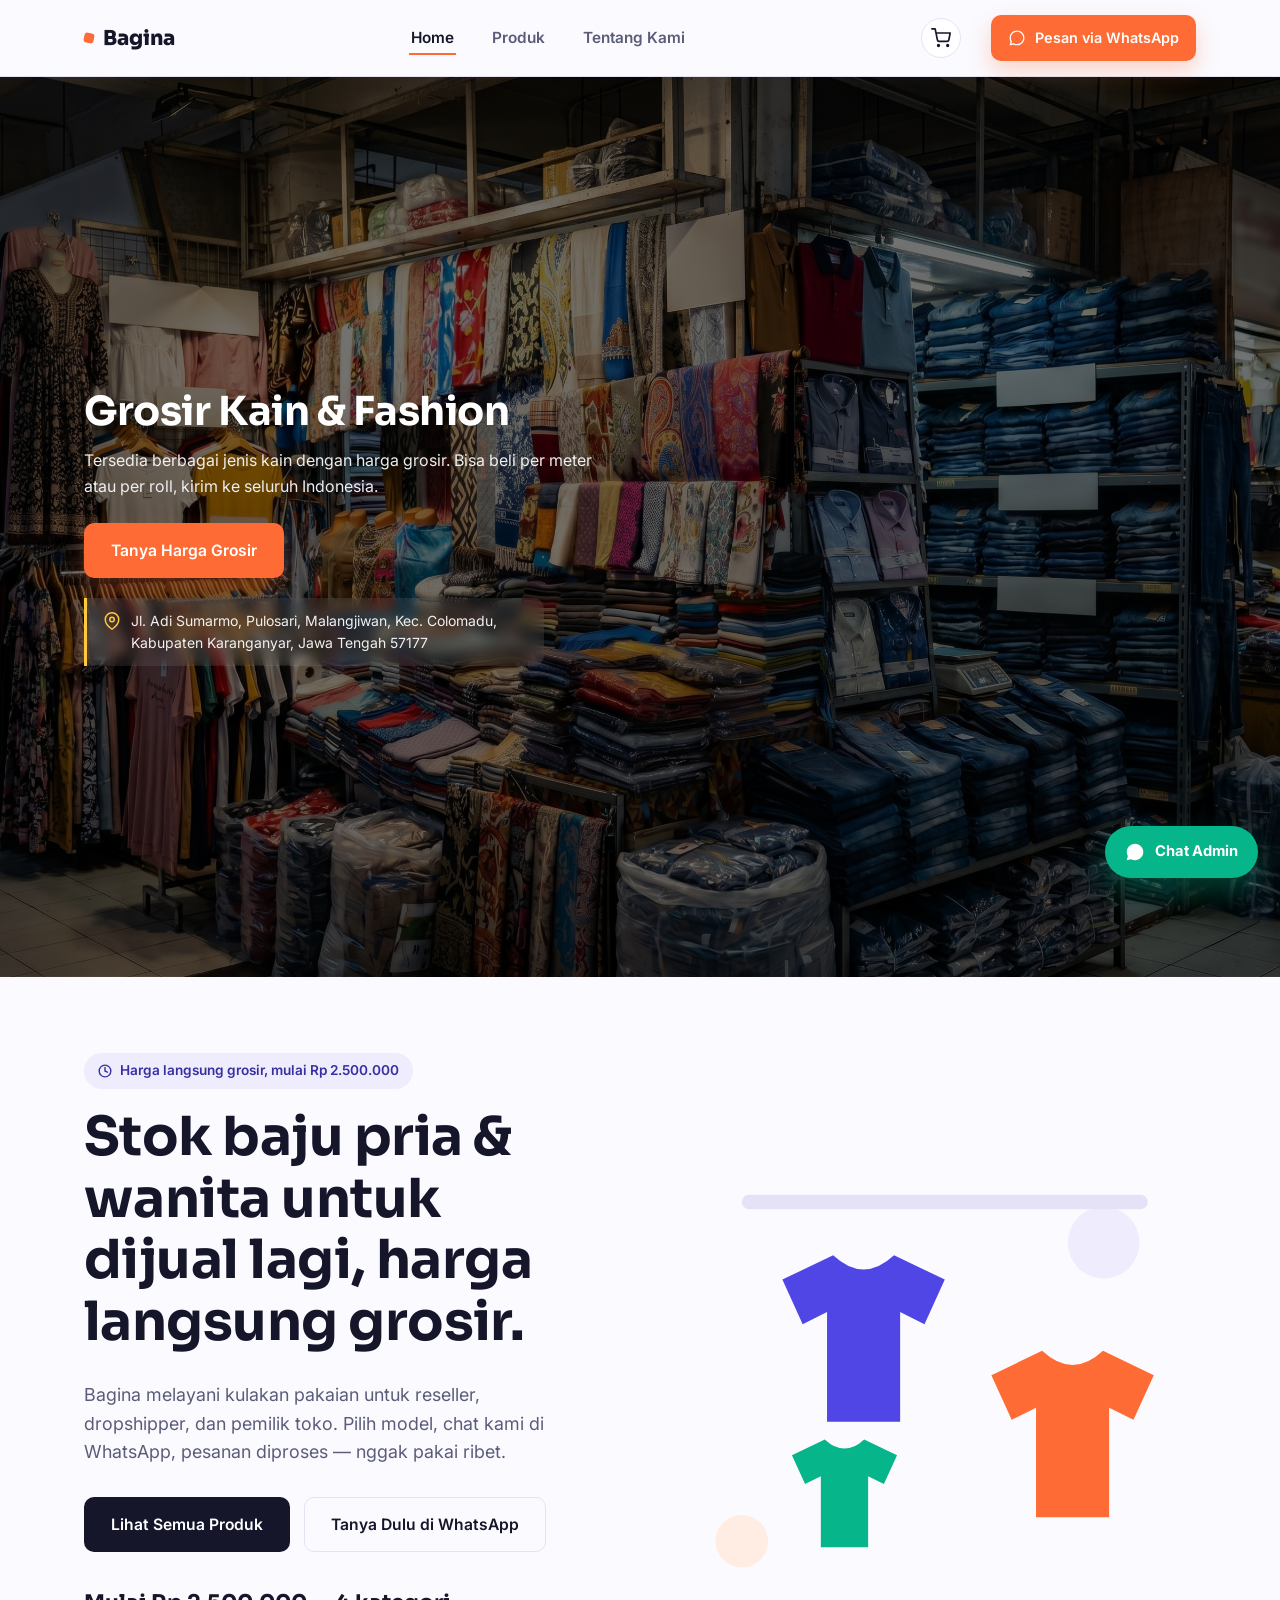
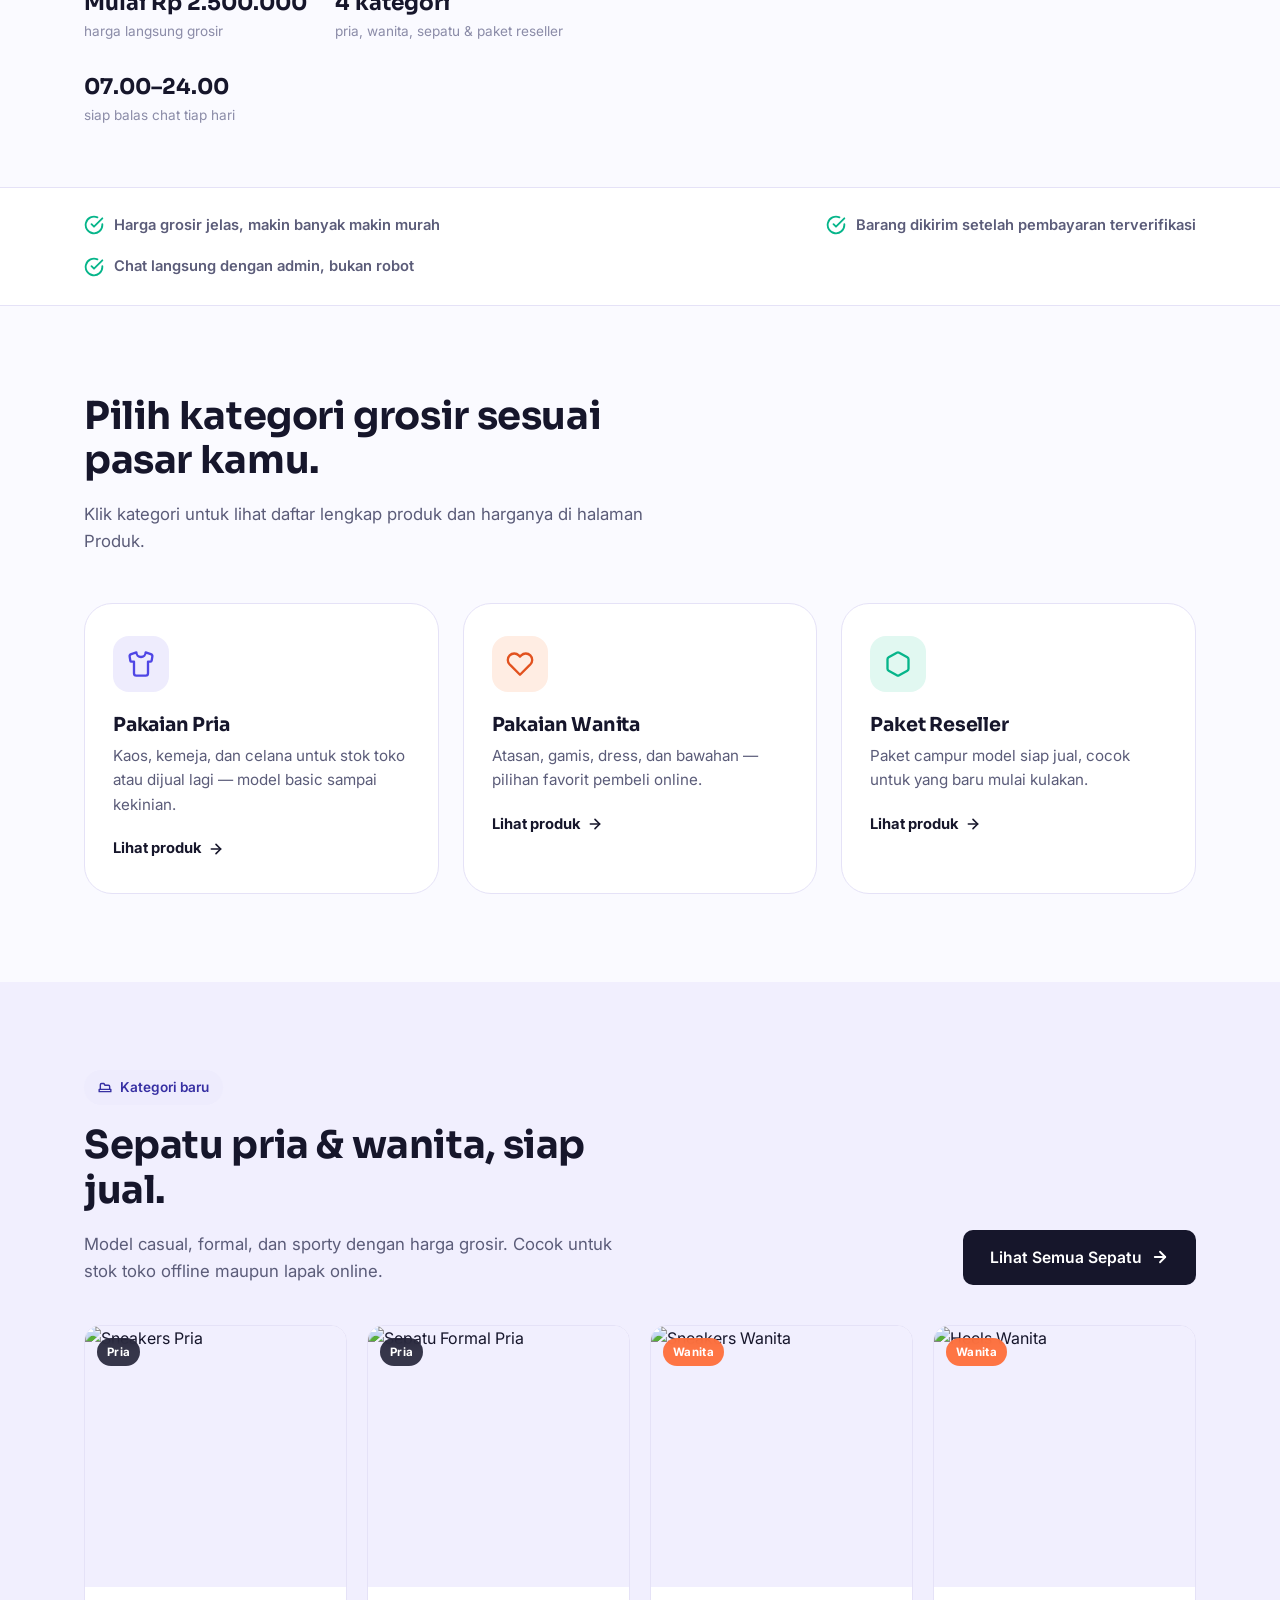
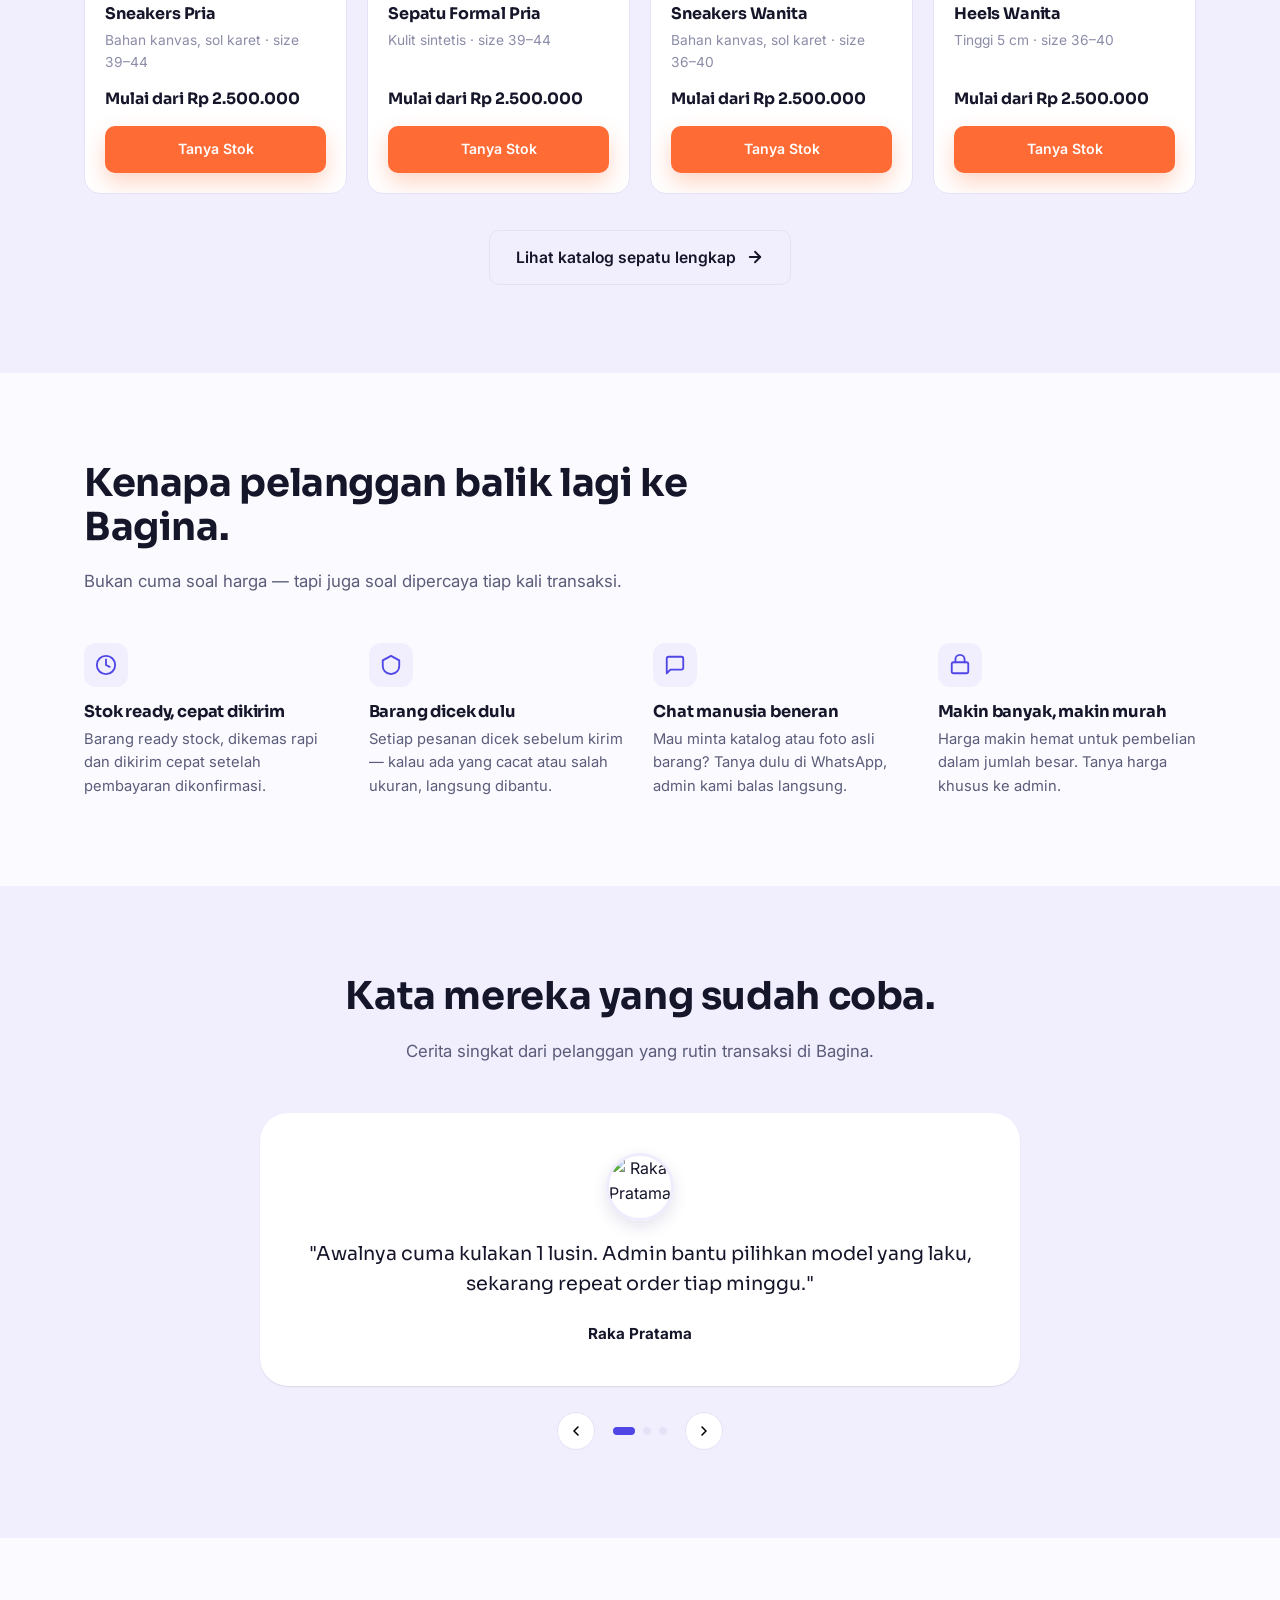
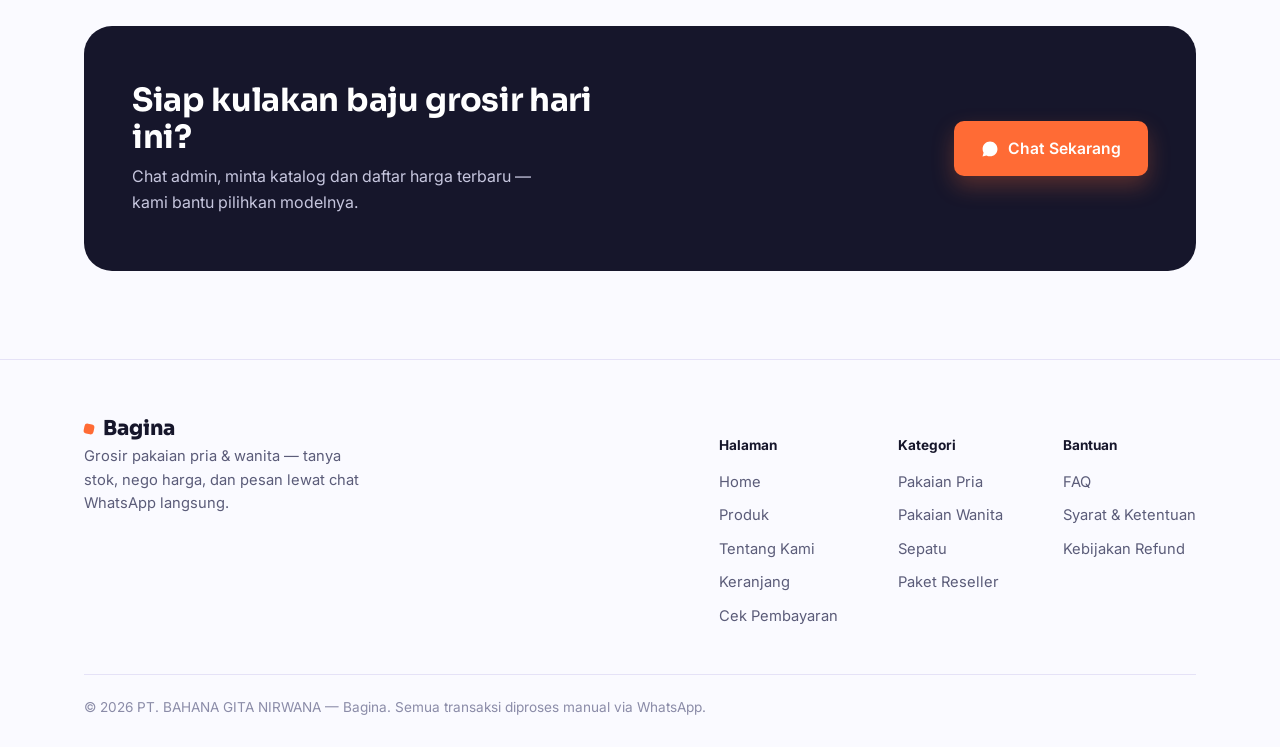
==== commit 27ef6bb0: "revisi sepatu22" ====
--- a/index.html
+++ b/index.html
@@ -9,6 +9,11 @@
       content="Bagina menyediakan pakaian pria dan wanita dengan harga grosir untuk reseller dan toko. Pesan langsung via WhatsApp."
     />
     <link rel="stylesheet" href="style.css" />
+
+    <link rel="apple-touch-icon" sizes="180x180" href="/apple-touch-icon.png" />
+    <link rel="icon" type="image/png" sizes="32x32" href="/favicon-32x32.png" />
+    <link rel="icon" type="image/png" sizes="16x16" href="/favicon-16x16.png" />
+    <link rel="manifest" href="/site.webmanifest" />
   </head>
   <body>
     <nav class="navbar">
@@ -231,8 +236,8 @@
               ><span>harga langsung grosir</span>
             </div>
             <div>
-              <strong>3 kategori</strong
-              ><span>pria, wanita &amp; paket reseller</span>
+              <strong>4 kategori</strong
+              ><span>pria, wanita, sepatu &amp; paket reseller</span>
             </div>
             <div>
               <strong>07.00–24.00</strong><span>siap balas chat tiap hari</span>
@@ -437,8 +442,289 @@
       </div>
     </section>
 
+    <!-- ========================================================= -->
+    <!-- SHOWCASE SEPATU                                           -->
+    <!-- ========================================================= -->
+    <style>
+      .shoes-section {
+        background: var(--bg-alt);
+        position: relative;
+        overflow: hidden;
+      }
+      .shoes-head {
+        display: flex;
+        align-items: flex-end;
+        justify-content: space-between;
+        gap: 24px;
+        flex-wrap: wrap;
+        margin-bottom: 40px;
+      }
+      .shoes-head .section-head {
+        margin-bottom: 0;
+        max-width: 560px;
+      }
+      .shoes-head .btn {
+        flex-shrink: 0;
+      }
+
+      .shoes-grid {
+        display: grid;
+        grid-template-columns: repeat(4, 1fr);
+        gap: 20px;
+      }
+      @media (max-width: 980px) {
+        .shoes-grid {
+          grid-template-columns: repeat(2, 1fr);
+        }
+      }
+      @media (max-width: 520px) {
+        .shoes-grid {
+          grid-template-columns: 1fr;
+        }
+      }
+
+      .shoe-card {
+        background: var(--surface);
+        border: 1px solid var(--border);
+        border-radius: var(--radius-m);
+        overflow: hidden;
+        display: flex;
+        flex-direction: column;
+        transition:
+          transform 0.22s ease,
+          box-shadow 0.22s ease,
+          border-color 0.22s ease;
+      }
+      .shoe-card:hover {
+        transform: translateY(-5px);
+        box-shadow: var(--shadow-md);
+        border-color: transparent;
+      }
+      .shoe-photo {
+        position: relative;
+        aspect-ratio: 1 / 1;
+        background: var(--bg-alt);
+        overflow: hidden;
+      }
+      .shoe-photo img {
+        width: 100%;
+        height: 100%;
+        object-fit: cover;
+        display: block;
+        transition: transform 0.5s ease;
+      }
+      .shoe-card:hover .shoe-photo img {
+        transform: scale(1.07);
+      }
+      .shoe-tag {
+        position: absolute;
+        top: 12px;
+        left: 12px;
+        background: rgba(22, 22, 43, 0.85);
+        color: #fff;
+        font-size: 0.72rem;
+        font-weight: 700;
+        padding: 5px 10px;
+        border-radius: 999px;
+        letter-spacing: 0.03em;
+        backdrop-filter: blur(4px);
+      }
+      .shoe-tag.wanita {
+        background: rgba(255, 107, 53, 0.92);
+      }
+      .shoe-body {
+        padding: 18px 20px 20px;
+        display: flex;
+        flex-direction: column;
+        flex: 1;
+      }
+      .shoe-body h3 {
+        font-size: 1rem;
+        margin: 0 0 6px;
+      }
+      .shoe-body p {
+        font-size: 0.86rem;
+        color: var(--ink-faint);
+        margin: 0 0 14px;
+        flex: 1;
+      }
+      .shoe-price {
+        font-family: "Sora", sans-serif;
+        font-weight: 700;
+        font-size: 0.98rem;
+        color: var(--ink);
+        margin-bottom: 14px;
+      }
+      .shoe-body .btn {
+        font-size: 0.88rem;
+        padding: 11px 18px;
+      }
+
+      /* CTA kecil di dalam showcase */
+      .shoes-foot {
+        margin-top: 36px;
+        text-align: center;
+      }
+      .shoes-foot .btn {
+        gap: 10px;
+      }
+    </style>
+
+    <section class="shoes-section">
+      <div class="container">
+        <div class="shoes-head">
+          <div class="section-head">
+            <span class="pill-tag">
+              <svg
+                viewBox="0 0 24 24"
+                fill="none"
+                stroke="currentColor"
+                stroke-width="2.4"
+                stroke-linecap="round"
+                stroke-linejoin="round"
+              >
+                <path d="M2 16h20v4H2z"></path>
+                <path d="M4 16V8a2 2 0 0 1 2-2h4l2 3h6a2 2 0 0 1 2 2v5"></path>
+              </svg>
+              Kategori baru
+            </span>
+            <h2>Sepatu pria &amp; wanita, siap jual.</h2>
+            <p>
+              Model casual, formal, dan sporty dengan harga grosir. Cocok untuk
+              stok toko offline maupun lapak online.
+            </p>
+          </div>
+          <a href="produk.html#sepatu" class="btn btn-primary">
+            Lihat Semua Sepatu
+            <svg
+              viewBox="0 0 24 24"
+              fill="none"
+              stroke="currentColor"
+              stroke-width="2.4"
+              stroke-linecap="round"
+              stroke-linejoin="round"
+              width="18"
+              height="18"
+            >
+              <line x1="5" y1="12" x2="19" y2="12"></line>
+              <polyline points="12 5 19 12 12 19"></polyline>
+            </svg>
+          </a>
+        </div>
+
+        <div class="shoes-grid">
+          <!-- Sepatu Pria -->
+          <article class="shoe-card">
+            <div class="shoe-photo">
+              <span class="shoe-tag">Pria</span>
+              <img
+                src="https://images.pexels.com/photos/2529148/pexels-photo-2529148.jpeg?auto=compress&cs=tinysrgb&w=600"
+                alt="Sneakers Pria"
+                loading="lazy"
+              />
+            </div>
+            <div class="shoe-body">
+              <h3>Sneakers Pria</h3>
+              <p>Bahan kanvas, sol karet · size 39–44</p>
+              <div class="shoe-price">Mulai dari Rp 2.500.000</div>
+              <a
+                href="#"
+                data-wa-general
+                class="btn btn-accent btn-block"
+                >Tanya Stok</a
+              >
+            </div>
+          </article>
+
+          <article class="shoe-card">
+            <div class="shoe-photo">
+              <span class="shoe-tag">Pria</span>
+              <img
+                src="https://images.pexels.com/photos/267301/pexels-photo-267301.jpeg?auto=compress&cs=tinysrgb&w=600"
+                alt="Sepatu Formal Pria"
+                loading="lazy"
+              />
+            </div>
+            <div class="shoe-body">
+              <h3>Sepatu Formal Pria</h3>
+              <p>Kulit sintetis · size 39–44</p>
+              <div class="shoe-price">Mulai dari Rp 2.500.000</div>
+              <a
+                href="#"
+                data-wa-general
+                class="btn btn-accent btn-block"
+                >Tanya Stok</a
+              >
+            </div>
+          </article>
+
+          <!-- Sepatu Wanita -->
+          <article class="shoe-card">
+            <div class="shoe-photo">
+              <span class="shoe-tag wanita">Wanita</span>
+              <img
+                src="https://images.pexels.com/photos/1464625/pexels-photo-1464625.jpeg?auto=compress&cs=tinysrgb&w=600"
+                alt="Sneakers Wanita"
+                loading="lazy"
+              />
+            </div>
+            <div class="shoe-body">
+              <h3>Sneakers Wanita</h3>
+              <p>Bahan kanvas, sol karet · size 36–40</p>
+              <div class="shoe-price">Mulai dari Rp 2.500.000</div>
+              <a
+                href="#"
+                data-wa-general
+                class="btn btn-accent btn-block"
+                >Tanya Stok</a
+              >
+            </div>
+          </article>
+
+          <article class="shoe-card">
+            <div class="shoe-photo">
+              <span class="shoe-tag wanita">Wanita</span>
+              <img
+                src="https://images.pexels.com/photos/336372/pexels-photo-336372.jpeg?auto=compress&cs=tinysrgb&w=600"
+                alt="Heels Wanita"
+                loading="lazy"
+              />
+            </div>
+            <div class="shoe-body">
+              <h3>Heels Wanita</h3>
+              <p>Tinggi 5 cm · size 36–40</p>
+              <div class="shoe-price">Mulai dari Rp 2.500.000</div>
+              <a
+                href="#"
+                data-wa-general
+                class="btn btn-accent btn-block"
+                >Tanya Stok</a
+              >
+            </div>
+          </article>
+        </div>
+
+        <div class="shoes-foot">
+          <a href="produk.html#sepatu" class="btn btn-ghost">
+            Lihat katalog sepatu lengkap
+            <svg
+              viewBox="0 0 24 24"
+              fill="none"
+              stroke="currentColor"
+              stroke-width="2.4"
+              stroke-linecap="round"
+              stroke-linejoin="round"
+            >
+              <line x1="5" y1="12" x2="19" y2="12"></line>
+              <polyline points="12 5 19 12 12 19"></polyline>
+            </svg>
+          </a>
+        </div>
+      </div>
+    </section>
+
     <!-- KENAPA PILIH KAMI -->
-    <section style="background: var(--bg-alt)">
+    <section>
       <div class="container">
         <div class="section-head">
           <h2>Kenapa pelanggan balik lagi ke Bagina.</h2>
@@ -670,6 +956,7 @@
               <h5>Kategori</h5>
               <a href="produk.html#pria">Pakaian Pria</a>
               <a href="produk.html#wanita">Pakaian Wanita</a>
+              <a href="produk.html#sepatu">Sepatu</a>
               <a href="produk.html#paket">Paket Reseller</a>
             </div>
             <div class="footer-col">
@@ -700,4 +987,4 @@
 
     <script src="script.js"></script>
   </body>
-</html>
+</html>
--- a/style.css
+++ b/style.css
@@ -6,7 +6,6 @@
 @import url("https://fonts.googleapis.com/css2?family=Sora:wght@400;600;700;800&family=Inter:wght@400;500;600;700&display=swap");
 
 :root {
-  /* colors */
   --bg: #fafaff;
   --bg-alt: #f1effe;
   --surface: #ffffff;
@@ -19,14 +18,14 @@
   --primary-dark: #3730a3;
   --primary-tint: #eeecfd;
 
-  --accent: #ff6b35; /* orange — CTA / gaming energy */
+  --accent: #ff6b35;
   --accent-dark: #e2521f;
   --accent-tint: #ffede3;
 
-  --mint: #06b58a; /* kasir / trust */
+  --mint: #06b58a;
   --mint-tint: #e1f8f1;
 
-  --yellow: #ffc93c; /* small highlight accent */
+  --yellow: #ffc93c;
 
   --radius-s: 10px;
   --radius-m: 16px;
@@ -61,6 +60,7 @@
   font-size: 16px;
   line-height: 1.6;
   -webkit-font-smoothing: antialiased;
+  overflow-x: hidden; /* cegah geser horizontal karena 1 elemen overflow */
 }
 
 h1,
@@ -113,7 +113,7 @@
 }
 
 .eyebrow-hidden {
-  /* intentionally unused: avoid generic all-caps eyebrows */
+  /* intentionally unused */
 }
 
 .section-head {
@@ -368,7 +368,6 @@
   }
 }
 
-/* Hero illustration */
 .hero-art {
   position: relative;
 }
@@ -756,7 +755,7 @@
   }
 }
 
-/* ---------- Page header (produk & about) ---------- */
+/* ---------- Page header ---------- */
 .page-header {
   padding: 64px 0 40px;
 }
@@ -769,7 +768,7 @@
   max-width: 52ch;
 }
 
-/* ---------- Product / category tabs (produk.html) ---------- */
+/* ---------- Tabs ---------- */
 .tab-bar {
   display: flex;
   gap: 12px;
@@ -816,7 +815,6 @@
 .product-group.active {
   display: block;
 }
-/* Layout lokasi versi tanpa peta */
 .location-grid--simple {
   grid-template-columns: 1fr;
   max-width: 720px;
@@ -826,13 +824,13 @@
 .location-grid--simple .location-info {
   width: 100%;
 }
-/* ===== Lokasi Kami (versi ringkas tanpa peta) ===== */
+
+/* ===== Lokasi Kami (versi ringkas) ===== */
 .location-simple {
   max-width: 960px;
   margin: 0 auto;
 }
 
-/* Kartu utama wilayah operasional */
 .loc-hero {
   text-align: center;
   padding: 40px 24px;
@@ -841,7 +839,6 @@
   border-radius: 20px;
   margin-bottom: 32px;
 }
-
 .loc-hero-icon {
   width: 64px;
   height: 64px;
@@ -852,32 +849,27 @@
   background: #06b58a;
   color: #fff;
 }
-
 .loc-hero-icon svg {
   width: 32px;
   height: 32px;
 }
-
 .loc-hero h3 {
   font-size: 1.4rem;
   margin: 0 0 8px;
 }
-
 .loc-hero p {
   margin: 0 auto;
   max-width: 480px;
-  color: var(--text-soft, #6b7280);
+  color: var(--ink-soft, #6b7280);
   line-height: 1.6;
 }
 
-/* Grid kartu info */
 .loc-cards {
   display: grid;
   grid-template-columns: repeat(3, 1fr);
   gap: 20px;
   margin-bottom: 32px;
 }
-
 .loc-card {
   background: #fff;
   border: 1px solid rgba(0, 0, 0, 0.06);
@@ -888,12 +880,10 @@
     transform 0.2s ease,
     box-shadow 0.2s ease;
 }
-
 .loc-card:hover {
   transform: translateY(-3px);
   box-shadow: 0 12px 28px rgba(0, 0, 0, 0.06);
 }
-
 .loc-card-icon {
   width: 48px;
   height: 48px;
@@ -903,12 +893,10 @@
   border-radius: 12px;
   color: #fff;
 }
-
 .loc-card-icon svg {
   width: 22px;
   height: 22px;
 }
-
 .loc-card-icon.i-time {
   background: #4f46e5;
 }
@@ -918,23 +906,19 @@
 .loc-card-icon.i-fast {
   background: #ff6b35;
 }
-
 .loc-card h4 {
   margin: 0 0 8px;
   font-size: 1rem;
 }
-
 .loc-card p {
   margin: 0 0 10px;
   font-size: 0.9rem;
   line-height: 1.5;
-  color: var(--text-soft, #6b7280);
-}
-
+  color: var(--ink-soft, #6b7280);
+}
 .loc-card p strong {
-  color: var(--text, #111);
-}
-
+  color: var(--ink, #111);
+}
 .loc-note {
   display: inline-block;
   font-size: 0.75rem;
@@ -943,13 +927,10 @@
   background: rgba(6, 181, 138, 0.1);
   color: #06b58a;
 }
-
-/* Tombol CTA */
 .loc-cta {
   text-align: center;
 }
 
-/* Responsif */
 @media (max-width: 768px) {
   .loc-cards {
     grid-template-columns: 1fr;
@@ -958,6 +939,7 @@
     padding: 32px 20px;
   }
 }
+
 @keyframes fadeIn {
   from {
     opacity: 0;
@@ -1161,7 +1143,6 @@
   font-size: 0.92rem;
 }
 
-/* focus visibility */
 a:focus-visible,
 button:focus-visible {
   outline: 2px solid var(--primary);
@@ -1169,9 +1150,8 @@
 }
 
 /* =========================================================
-   IMAGE ENHANCEMENTS — foto kategori, avatar, banner, cerita
+   IMAGE ENHANCEMENTS
    ========================================================= */
-
 .cat-image {
   border-radius: var(--radius-m);
   overflow: hidden;
@@ -1234,9 +1214,8 @@
 }
 
 /* =========================================================
-   PRODUCT ICONS — logo brand di kartu produk
+   PRODUCT ICONS
    ========================================================= */
-
 .item-icon {
   width: 64px;
   height: 64px;
@@ -1267,9 +1246,8 @@
 }
 
 /* =========================================================
-   LOCATION — alamat kantor & peta
+   LOCATION
    ========================================================= */
-
 .location-grid {
   display: grid;
   grid-template-columns: 1fr 1.15fr;
@@ -1347,7 +1325,6 @@
   }
 }
 
-/* ---- Foto produk di kartu ---- */
 .item-card .item-photo {
   margin: -22px -22px 16px;
   aspect-ratio: 4 / 5;
@@ -1371,7 +1348,7 @@
 }
 
 /* =========================================================
-   LEGAL PAGES — Terms & Conditions, Refund Policy
+   LEGAL PAGES
    ========================================================= */
 .legal-wrap {
   max-width: 820px;
@@ -1507,7 +1484,7 @@
 }
 
 /* =========================================================
-   FAQ PAGE — accordion
+   FAQ PAGE
    ========================================================= */
 .faq-wrap {
   max-width: 820px;
@@ -1664,7 +1641,10 @@
     padding: 0 20px 20px;
   }
 }
-/* ===== KERANJANG & CEK PEMBAYARAN ===== */
+
+/* =========================================================
+   KERANJANG & CEK PEMBAYARAN
+   ========================================================= */
 .cart-link {
   position: relative;
   display: inline-flex;
@@ -1701,37 +1681,52 @@
 .cart-badge[data-n="0"] {
   display: none;
 }
+
+/* --- LAYOUT KERANJANG --- */
 .cart-grid {
   display: grid;
-  grid-template-columns: 1.4fr 1fr;
+  grid-template-columns: minmax(0, 1.4fr) minmax(0, 1fr);
   gap: 24px;
   align-items: start;
 }
+
+/* Naikkan breakpoint supaya mobile landscape & tablet tetap 1 kolom */
+@media (max-width: 980px) {
+  .cart-grid {
+    grid-template-columns: 1fr;
+  }
+}
+
 .cart-card {
   background: var(--surface);
   border: 1px solid var(--border);
   border-radius: var(--radius-m);
   padding: 24px;
   box-shadow: var(--shadow-md);
+  min-width: 0; /* penting: cegah grid item melebar karena konten */
 }
 .cart-card h2 {
   font-size: 1.15rem;
   margin: 0 0 16px;
 }
+
 .cart-row {
   display: flex;
   align-items: center;
   gap: 12px;
   padding: 14px 0;
   border-top: 1px solid var(--border);
+  flex-wrap: wrap; /* biar aman di layar kecil */
 }
 .cart-row > div:first-child {
-  flex: 1;
+  flex: 1 1 160px;
+  min-width: 0;
 }
 .cart-row small {
   display: block;
   color: var(--ink-soft);
 }
+
 .qty {
   display: flex;
   align-items: center;
@@ -1751,22 +1746,73 @@
 .cart-del {
   color: #c0392b;
 }
+
+/* --- FORM KERANJANG (yang tadinya tidak simetris) --- */
+.cart-form {
+  display: block;
+  width: 100%;
+}
 .cart-form label {
   display: block;
   font-weight: 600;
   font-size: 14px;
   margin: 12px 0 6px;
 }
+
 .cart-form input,
 .cart-form select,
 .cart-form textarea {
+  display: block;
   width: 100%;
+  max-width: 100%;
   padding: 11px 12px;
   border: 1px solid var(--border);
   border-radius: var(--radius-s);
   font: inherit;
+  font-size: 16px; /* cegah iOS auto-zoom */
+  line-height: 1.4;
+  color: var(--ink);
   background: var(--bg);
-}
+  box-sizing: border-box;
+  -webkit-appearance: none;
+  appearance: none;
+  outline: none;
+  transition:
+    border-color 0.15s ease,
+    box-shadow 0.15s ease;
+}
+
+.cart-form input:focus,
+.cart-form select:focus,
+.cart-form textarea:focus {
+  border-color: var(--primary);
+  box-shadow: 0 0 0 3px rgba(79, 70, 229, 0.12);
+}
+
+/* Select: panah custom supaya padding kanan konsisten dengan input lain */
+.cart-form select {
+  padding-right: 40px;
+  background-image: url("data:image/svg+xml;utf8,<svg xmlns='http://www.w3.org/2000/svg' viewBox='0 0 24 24' fill='none' stroke='%235b5c79' stroke-width='2' stroke-linecap='round' stroke-linejoin='round'><polyline points='6 9 12 15 18 9'/></svg>");
+  background-repeat: no-repeat;
+  background-position: right 12px center;
+  background-size: 16px 16px;
+}
+
+.cart-form select::-ms-expand {
+  display: none;
+}
+
+.cart-form textarea {
+  resize: vertical;
+  min-height: 96px;
+}
+
+/* iOS: hilangkan inner shadow pada input date/time */
+.cart-form input[type="date"],
+.cart-form input[type="time"] {
+  min-height: 44px;
+}
+
 .cart-sum {
   display: flex;
   justify-content: space-between;
@@ -1863,8 +1909,16 @@
   background: var(--mint-tint);
   color: var(--mint);
 }
-@media (max-width: 860px) {
-  .cart-grid {
-    grid-template-columns: 1fr;
-  }
-}
+
+/* Padding lebih kecil di HP supaya field tidak terjepit */
+@media (max-width: 560px) {
+  .container {
+    padding: 0 16px;
+  }
+  .cart-card {
+    padding: 18px 16px;
+  }
+  .cart-row {
+    padding: 12px 0;
+  }
+}
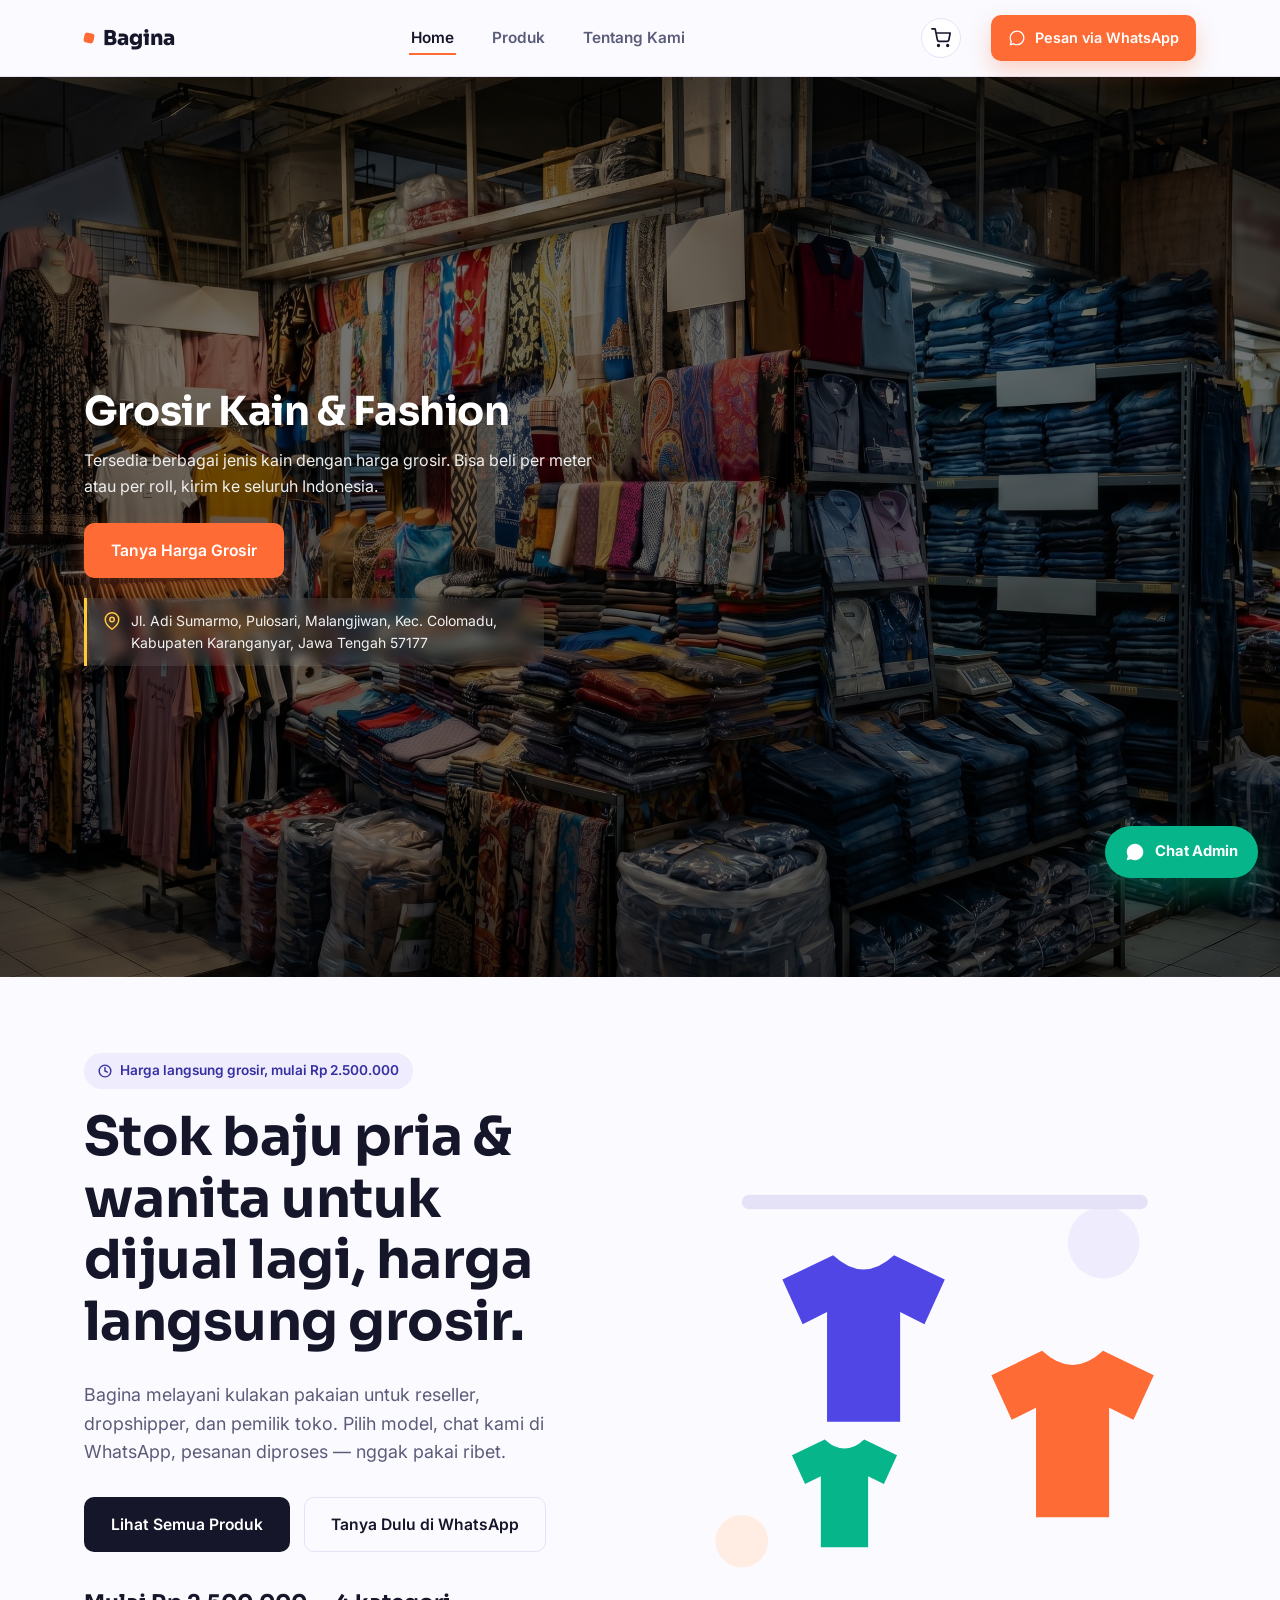
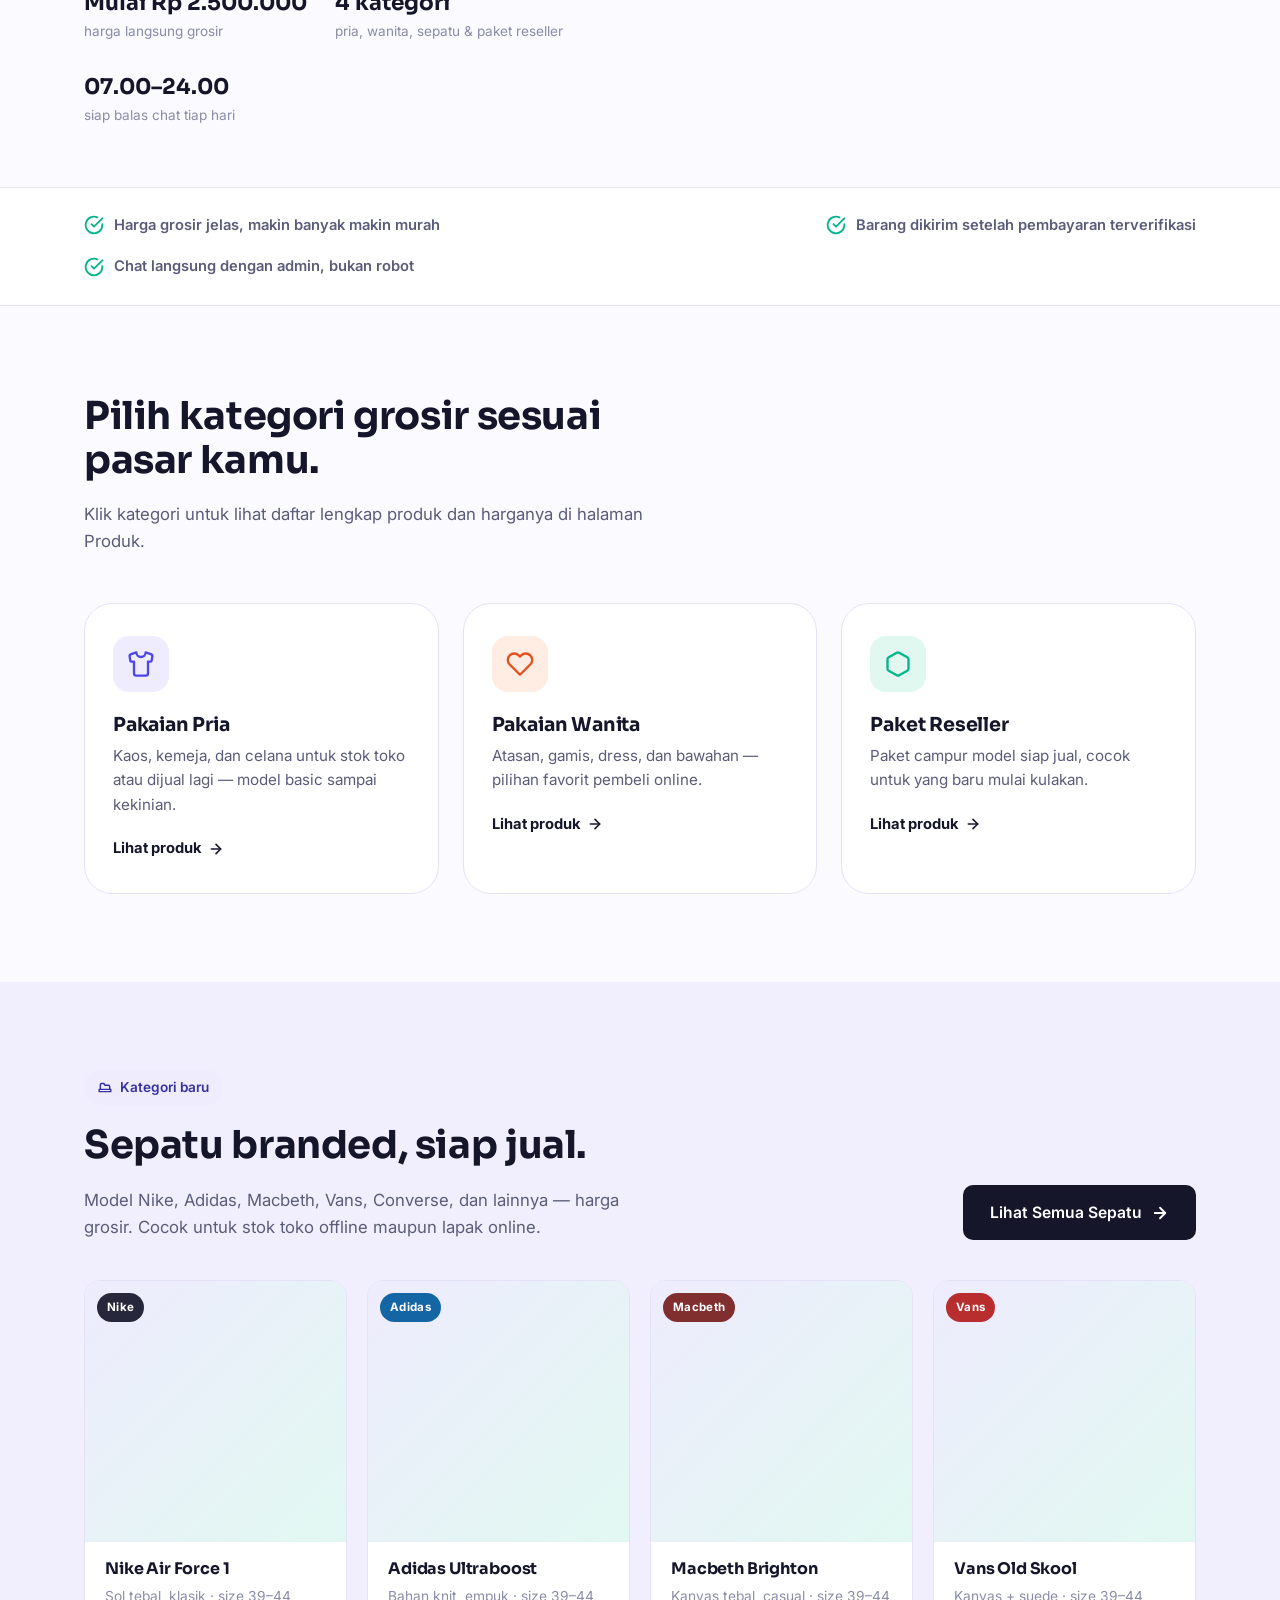
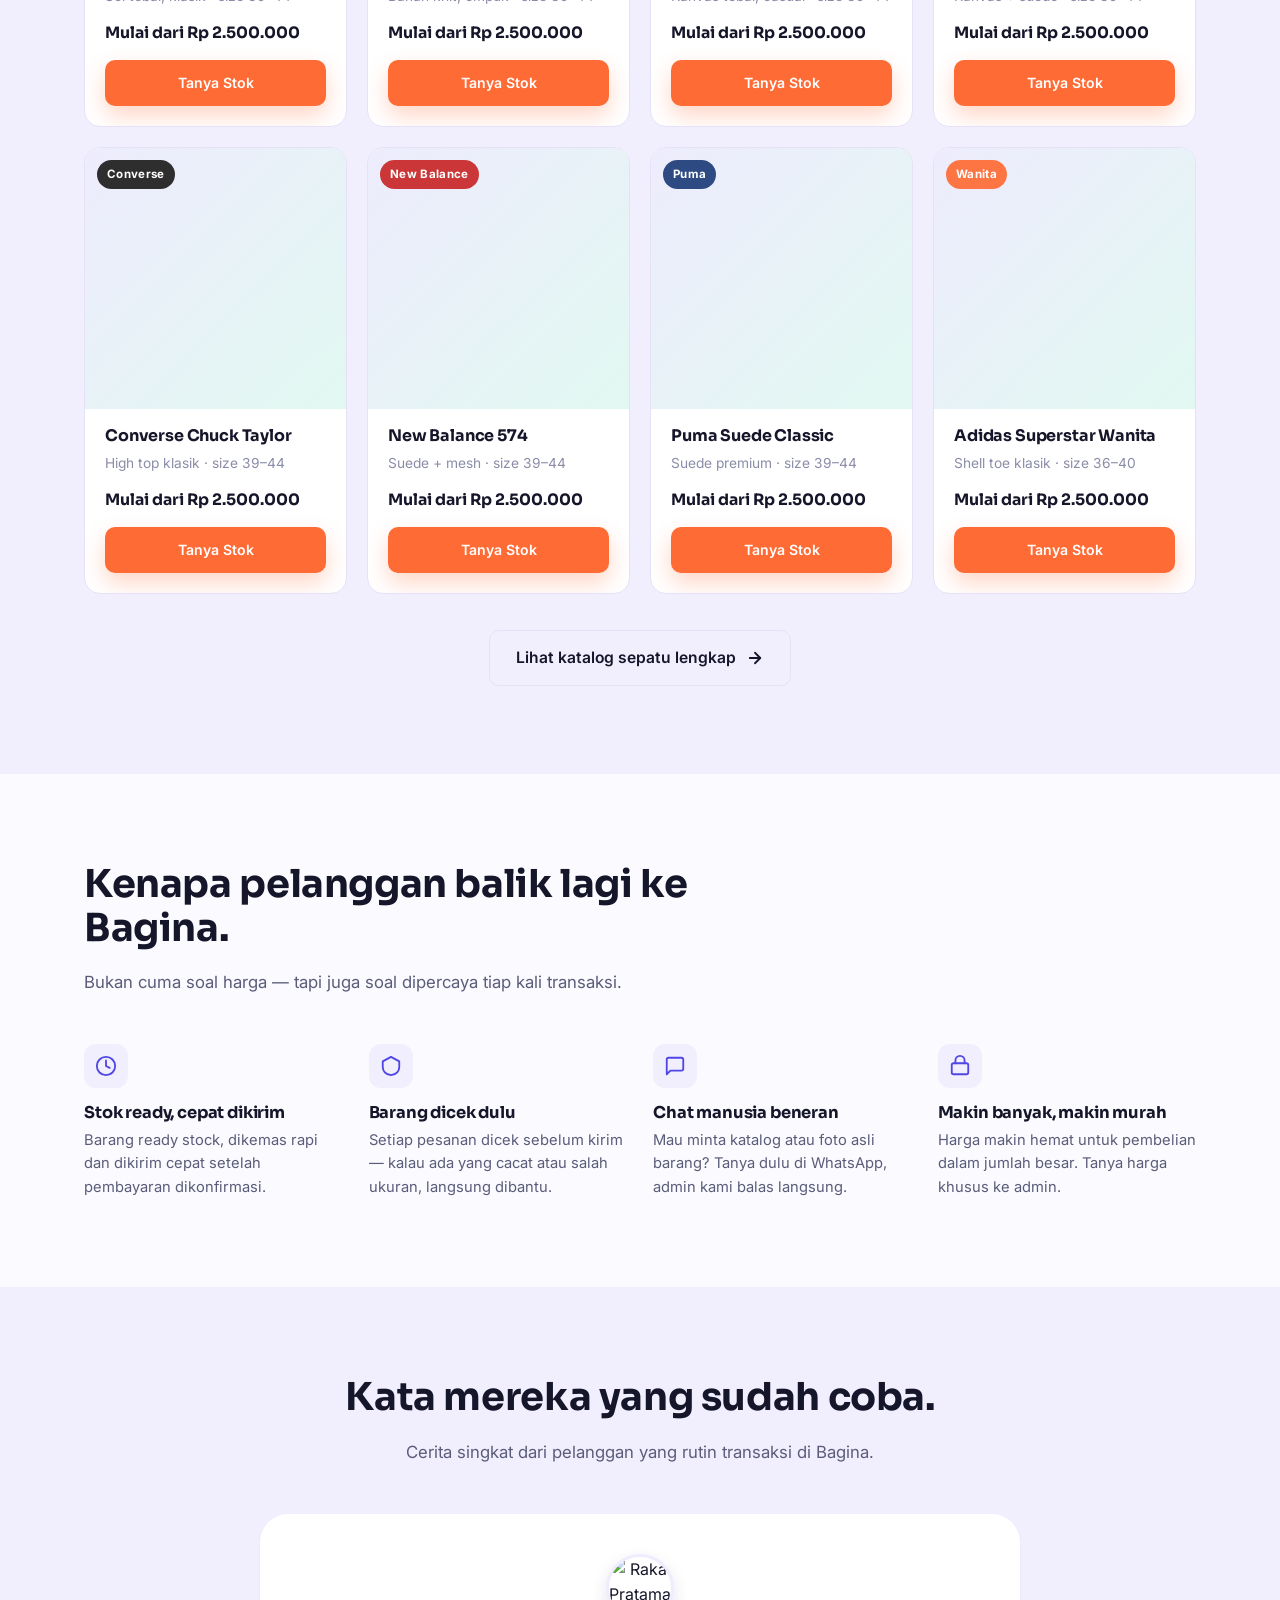
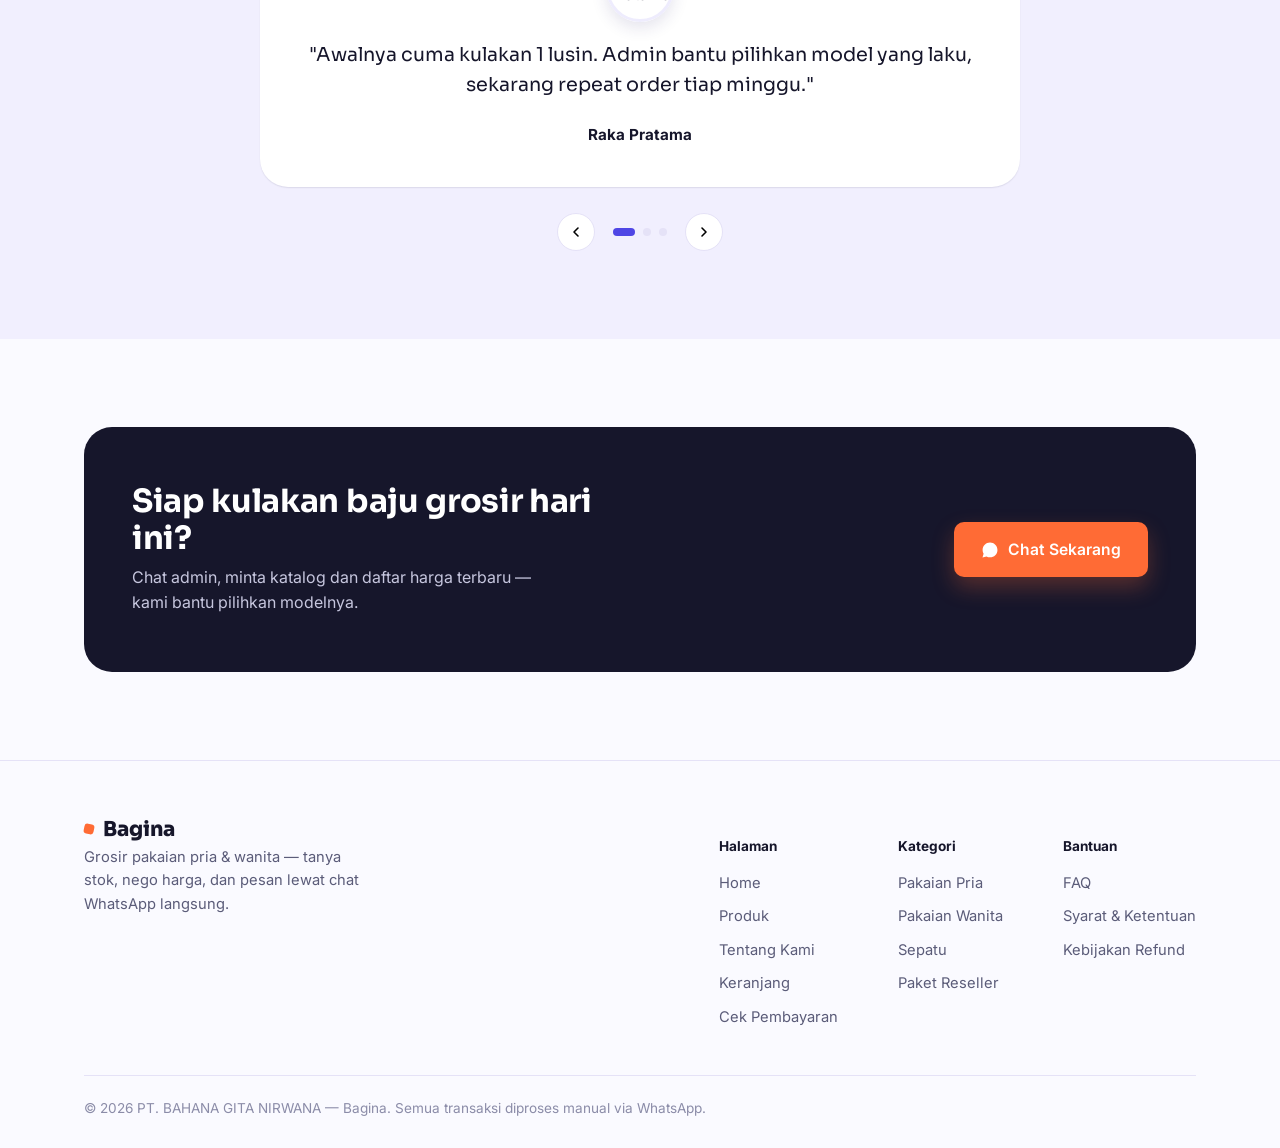
==== commit e31b63df: "revisi sepatu22222222222" ====
--- a/index.html
+++ b/index.html
@@ -443,7 +443,7 @@
     </section>
 
     <!-- ========================================================= -->
-    <!-- SHOWCASE SEPATU                                           -->
+    <!-- SHOWCASE SEPATU BRANDED                                   -->
     <!-- ========================================================= -->
     <style>
       .shoes-section {
@@ -503,7 +503,8 @@
       .shoe-photo {
         position: relative;
         aspect-ratio: 1 / 1;
-        background: var(--bg-alt);
+        /* Fallback gradient kalau gambar gagal load */
+        background: linear-gradient(135deg, #eeecfd 0%, #e1f8f1 100%);
         overflow: hidden;
       }
       .shoe-photo img {
@@ -511,6 +512,7 @@
         height: 100%;
         object-fit: cover;
         display: block;
+        background: transparent;
         transition: transform 0.5s ease;
       }
       .shoe-card:hover .shoe-photo img {
@@ -528,10 +530,33 @@
         border-radius: 999px;
         letter-spacing: 0.03em;
         backdrop-filter: blur(4px);
+        z-index: 2;
+      }
+      .shoe-tag.nike {
+        background: rgba(22, 22, 43, 0.92);
+      }
+      .shoe-tag.adidas {
+        background: rgba(0, 90, 156, 0.92);
+      }
+      .shoe-tag.macbeth {
+        background: rgba(120, 30, 30, 0.92);
+      }
+      .shoe-tag.vans {
+        background: rgba(180, 30, 30, 0.92);
+      }
+      .shoe-tag.converse {
+        background: rgba(30, 30, 30, 0.92);
+      }
+      .shoe-tag.nb {
+        background: rgba(200, 40, 40, 0.92);
+      }
+      .shoe-tag.puma {
+        background: rgba(30, 60, 120, 0.92);
       }
       .shoe-tag.wanita {
         background: rgba(255, 107, 53, 0.92);
       }
+
       .shoe-body {
         padding: 18px 20px 20px;
         display: flex;
@@ -560,7 +585,6 @@
         padding: 11px 18px;
       }
 
-      /* CTA kecil di dalam showcase */
       .shoes-foot {
         margin-top: 36px;
         text-align: center;
@@ -588,10 +612,10 @@
               </svg>
               Kategori baru
             </span>
-            <h2>Sepatu pria &amp; wanita, siap jual.</h2>
+            <h2>Sepatu branded, siap jual.</h2>
             <p>
-              Model casual, formal, dan sporty dengan harga grosir. Cocok untuk
-              stok toko offline maupun lapak online.
+              Model Nike, Adidas, Macbeth, Vans, Converse, dan lainnya — harga
+              grosir. Cocok untuk stok toko offline maupun lapak online.
             </p>
           </div>
           <a href="produk.html#sepatu" class="btn btn-primary">
@@ -613,91 +637,169 @@
         </div>
 
         <div class="shoes-grid">
-          <!-- Sepatu Pria -->
+          <!-- Nike Air Force 1 -->
           <article class="shoe-card">
             <div class="shoe-photo">
-              <span class="shoe-tag">Pria</span>
+              <span class="shoe-tag nike">Nike</span>
               <img
-                src="https://images.pexels.com/photos/2529148/pexels-photo-2529148.jpeg?auto=compress&cs=tinysrgb&w=600"
-                alt="Sneakers Pria"
+                src="https://images.unsplash.com/photo-1595950653106-6c9ebd614d3a?auto=format&fit=crop&w=600&q=80"
+                alt="Nike Air Force 1"
                 loading="lazy"
+                onerror="this.style.display='none'"
               />
             </div>
             <div class="shoe-body">
-              <h3>Sneakers Pria</h3>
-              <p>Bahan kanvas, sol karet · size 39–44</p>
+              <h3>Nike Air Force 1</h3>
+              <p>Sol tebal, klasik · size 39–44</p>
               <div class="shoe-price">Mulai dari Rp 2.500.000</div>
-              <a
-                href="#"
-                data-wa-general
-                class="btn btn-accent btn-block"
+              <a href="#" data-wa-general class="btn btn-accent btn-block"
                 >Tanya Stok</a
               >
             </div>
           </article>
 
+          <!-- Adidas Ultraboost -->
           <article class="shoe-card">
             <div class="shoe-photo">
-              <span class="shoe-tag">Pria</span>
+              <span class="shoe-tag adidas">Adidas</span>
               <img
-                src="https://images.pexels.com/photos/267301/pexels-photo-267301.jpeg?auto=compress&cs=tinysrgb&w=600"
-                alt="Sepatu Formal Pria"
+                src="https://images.unsplash.com/photo-1587563871167-1ee9c731aefb?auto=format&fit=crop&w=600&q=80"
+                alt="Adidas Ultraboost"
                 loading="lazy"
+                onerror="this.style.display='none'"
               />
             </div>
             <div class="shoe-body">
-              <h3>Sepatu Formal Pria</h3>
-              <p>Kulit sintetis · size 39–44</p>
+              <h3>Adidas Ultraboost</h3>
+              <p>Bahan knit, empuk · size 39–44</p>
               <div class="shoe-price">Mulai dari Rp 2.500.000</div>
-              <a
-                href="#"
-                data-wa-general
-                class="btn btn-accent btn-block"
+              <a href="#" data-wa-general class="btn btn-accent btn-block"
                 >Tanya Stok</a
               >
             </div>
           </article>
 
-          <!-- Sepatu Wanita -->
+          <!-- Macbeth Brighton -->
+          <article class="shoe-card">
+            <div class="shoe-photo">
+              <span class="shoe-tag macbeth">Macbeth</span>
+              <img
+                src="https://images.unsplash.com/photo-1600269452121-4f2416e55c28?auto=format&fit=crop&w=600&q=80"
+                alt="Macbeth Brighton"
+                loading="lazy"
+                onerror="this.style.display='none'"
+              />
+            </div>
+            <div class="shoe-body">
+              <h3>Macbeth Brighton</h3>
+              <p>Kanvas tebal, casual · size 39–44</p>
+              <div class="shoe-price">Mulai dari Rp 2.500.000</div>
+              <a href="#" data-wa-general class="btn btn-accent btn-block"
+                >Tanya Stok</a
+              >
+            </div>
+          </article>
+
+          <!-- Vans Old Skool -->
+          <article class="shoe-card">
+            <div class="shoe-photo">
+              <span class="shoe-tag vans">Vans</span>
+              <img
+                src="https://images.unsplash.com/photo-1525966222134-fcfa99b8ae77?auto=format&fit=crop&w=600&q=80"
+                alt="Vans Old Skool"
+                loading="lazy"
+                onerror="this.style.display='none'"
+              />
+            </div>
+            <div class="shoe-body">
+              <h3>Vans Old Skool</h3>
+              <p>Kanvas + suede · size 39–44</p>
+              <div class="shoe-price">Mulai dari Rp 2.500.000</div>
+              <a href="#" data-wa-general class="btn btn-accent btn-block"
+                >Tanya Stok</a
+              >
+            </div>
+          </article>
+
+          <!-- Converse Chuck Taylor -->
+          <article class="shoe-card">
+            <div class="shoe-photo">
+              <span class="shoe-tag converse">Converse</span>
+              <img
+                src="https://images.unsplash.com/photo-1607522370275-f14206abe5d3?auto=format&fit=crop&w=600&q=80"
+                alt="Converse Chuck Taylor"
+                loading="lazy"
+                onerror="this.style.display='none'"
+              />
+            </div>
+            <div class="shoe-body">
+              <h3>Converse Chuck Taylor</h3>
+              <p>High top klasik · size 39–44</p>
+              <div class="shoe-price">Mulai dari Rp 2.500.000</div>
+              <a href="#" data-wa-general class="btn btn-accent btn-block"
+                >Tanya Stok</a
+              >
+            </div>
+          </article>
+
+          <!-- New Balance 574 -->
+          <article class="shoe-card">
+            <div class="shoe-photo">
+              <span class="shoe-tag nb">New Balance</span>
+              <img
+                src="https://images.unsplash.com/photo-1539185441755-769473a23570?auto=format&fit=crop&w=600&q=80"
+                alt="New Balance 574"
+                loading="lazy"
+                onerror="this.style.display='none'"
+              />
+            </div>
+            <div class="shoe-body">
+              <h3>New Balance 574</h3>
+              <p>Suede + mesh · size 39–44</p>
+              <div class="shoe-price">Mulai dari Rp 2.500.000</div>
+              <a href="#" data-wa-general class="btn btn-accent btn-block"
+                >Tanya Stok</a
+              >
+            </div>
+          </article>
+
+          <!-- Puma Suede Classic -->
+          <article class="shoe-card">
+            <div class="shoe-photo">
+              <span class="shoe-tag puma">Puma</span>
+              <img
+                src="https://images.unsplash.com/photo-1608231387042-66d1773070a5?auto=format&fit=crop&w=600&q=80"
+                alt="Puma Suede Classic"
+                loading="lazy"
+                onerror="this.style.display='none'"
+              />
+            </div>
+            <div class="shoe-body">
+              <h3>Puma Suede Classic</h3>
+              <p>Suede premium · size 39–44</p>
+              <div class="shoe-price">Mulai dari Rp 2.500.000</div>
+              <a href="#" data-wa-general class="btn btn-accent btn-block"
+                >Tanya Stok</a
+              >
+            </div>
+          </article>
+
+          <!-- Adidas Superstar Wanita -->
           <article class="shoe-card">
             <div class="shoe-photo">
               <span class="shoe-tag wanita">Wanita</span>
               <img
-                src="https://images.pexels.com/photos/1464625/pexels-photo-1464625.jpeg?auto=compress&cs=tinysrgb&w=600"
-                alt="Sneakers Wanita"
+                src="https://images.unsplash.com/photo-1600185365483-26d7a4cc7519?auto=format&fit=crop&w=600&q=80"
+                alt="Adidas Superstar Wanita"
                 loading="lazy"
+                onerror="this.style.display='none'"
               />
             </div>
             <div class="shoe-body">
-              <h3>Sneakers Wanita</h3>
-              <p>Bahan kanvas, sol karet · size 36–40</p>
+              <h3>Adidas Superstar Wanita</h3>
+              <p>Shell toe klasik · size 36–40</p>
               <div class="shoe-price">Mulai dari Rp 2.500.000</div>
-              <a
-                href="#"
-                data-wa-general
-                class="btn btn-accent btn-block"
-                >Tanya Stok</a
-              >
-            </div>
-          </article>
-
-          <article class="shoe-card">
-            <div class="shoe-photo">
-              <span class="shoe-tag wanita">Wanita</span>
-              <img
-                src="https://images.pexels.com/photos/336372/pexels-photo-336372.jpeg?auto=compress&cs=tinysrgb&w=600"
-                alt="Heels Wanita"
-                loading="lazy"
-              />
-            </div>
-            <div class="shoe-body">
-              <h3>Heels Wanita</h3>
-              <p>Tinggi 5 cm · size 36–40</p>
-              <div class="shoe-price">Mulai dari Rp 2.500.000</div>
-              <a
-                href="#"
-                data-wa-general
-                class="btn btn-accent btn-block"
+              <a href="#" data-wa-general class="btn btn-accent btn-block"
                 >Tanya Stok</a
               >
             </div>
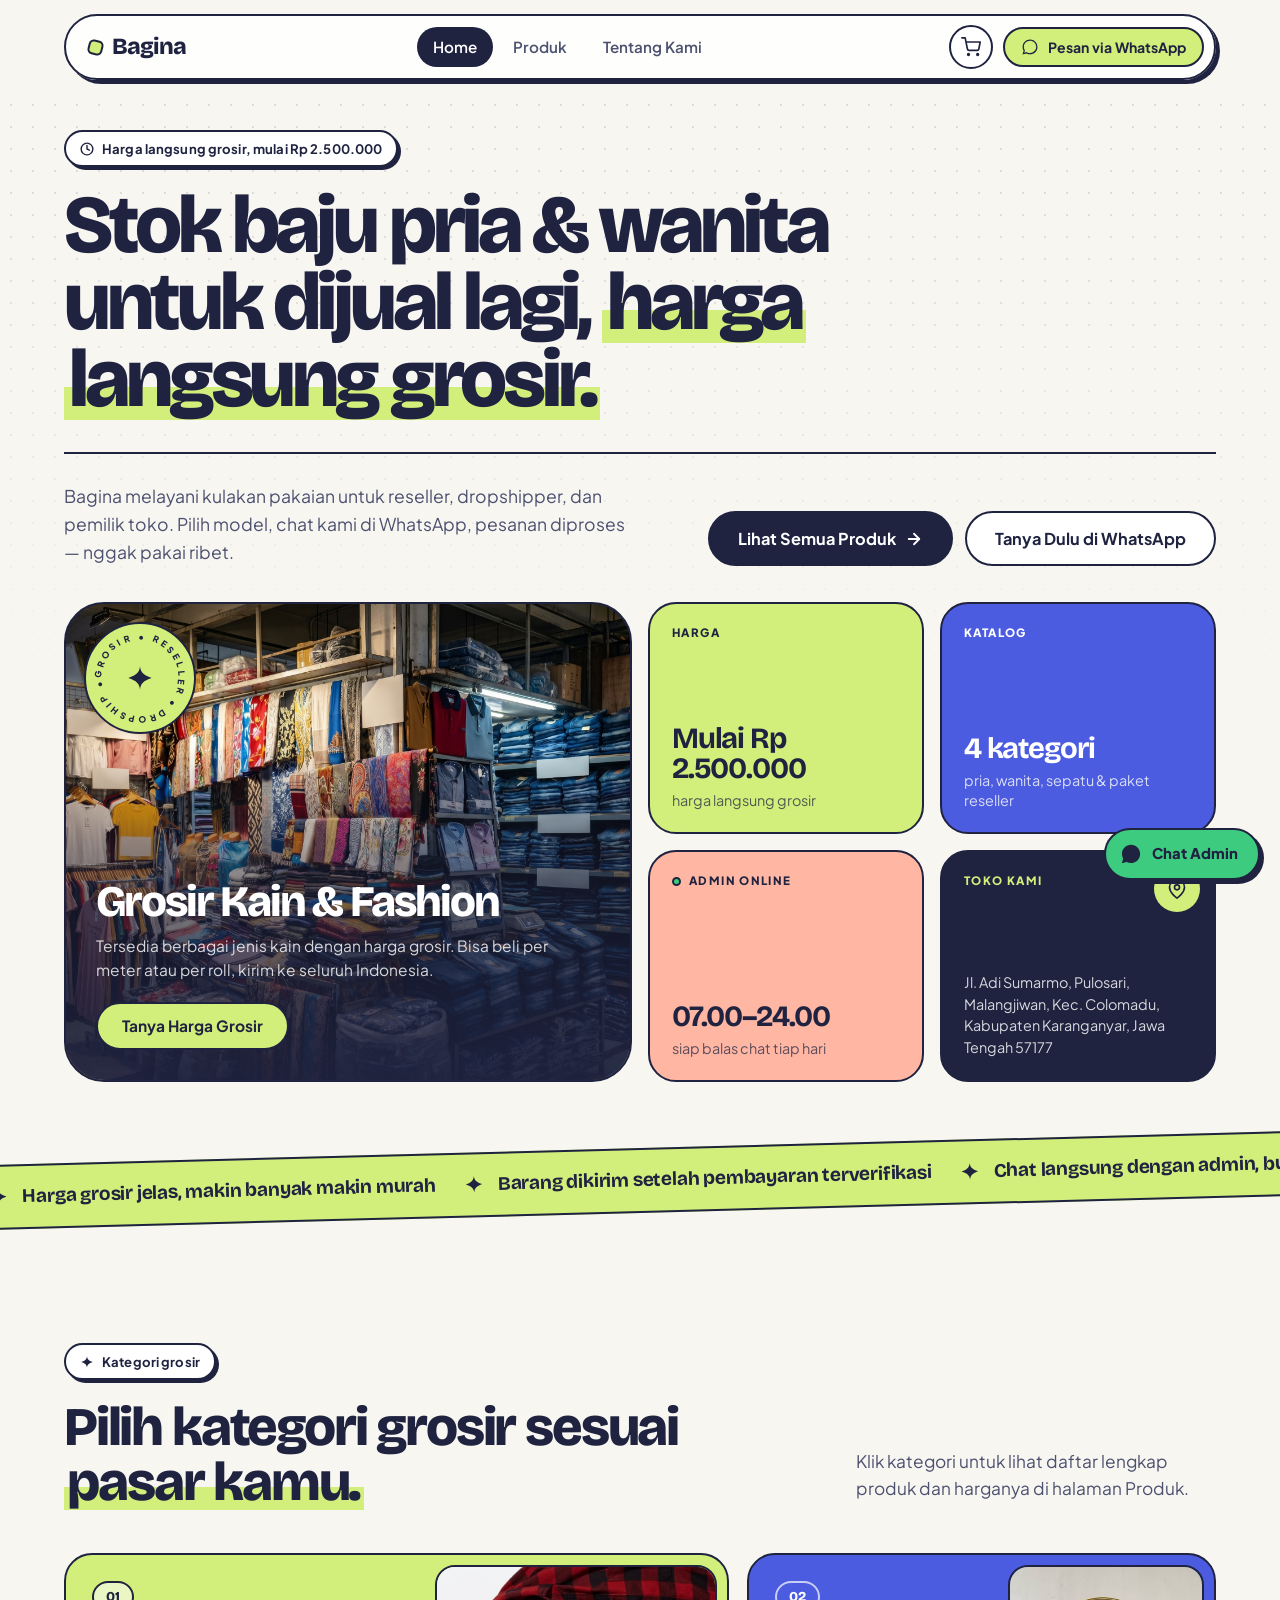
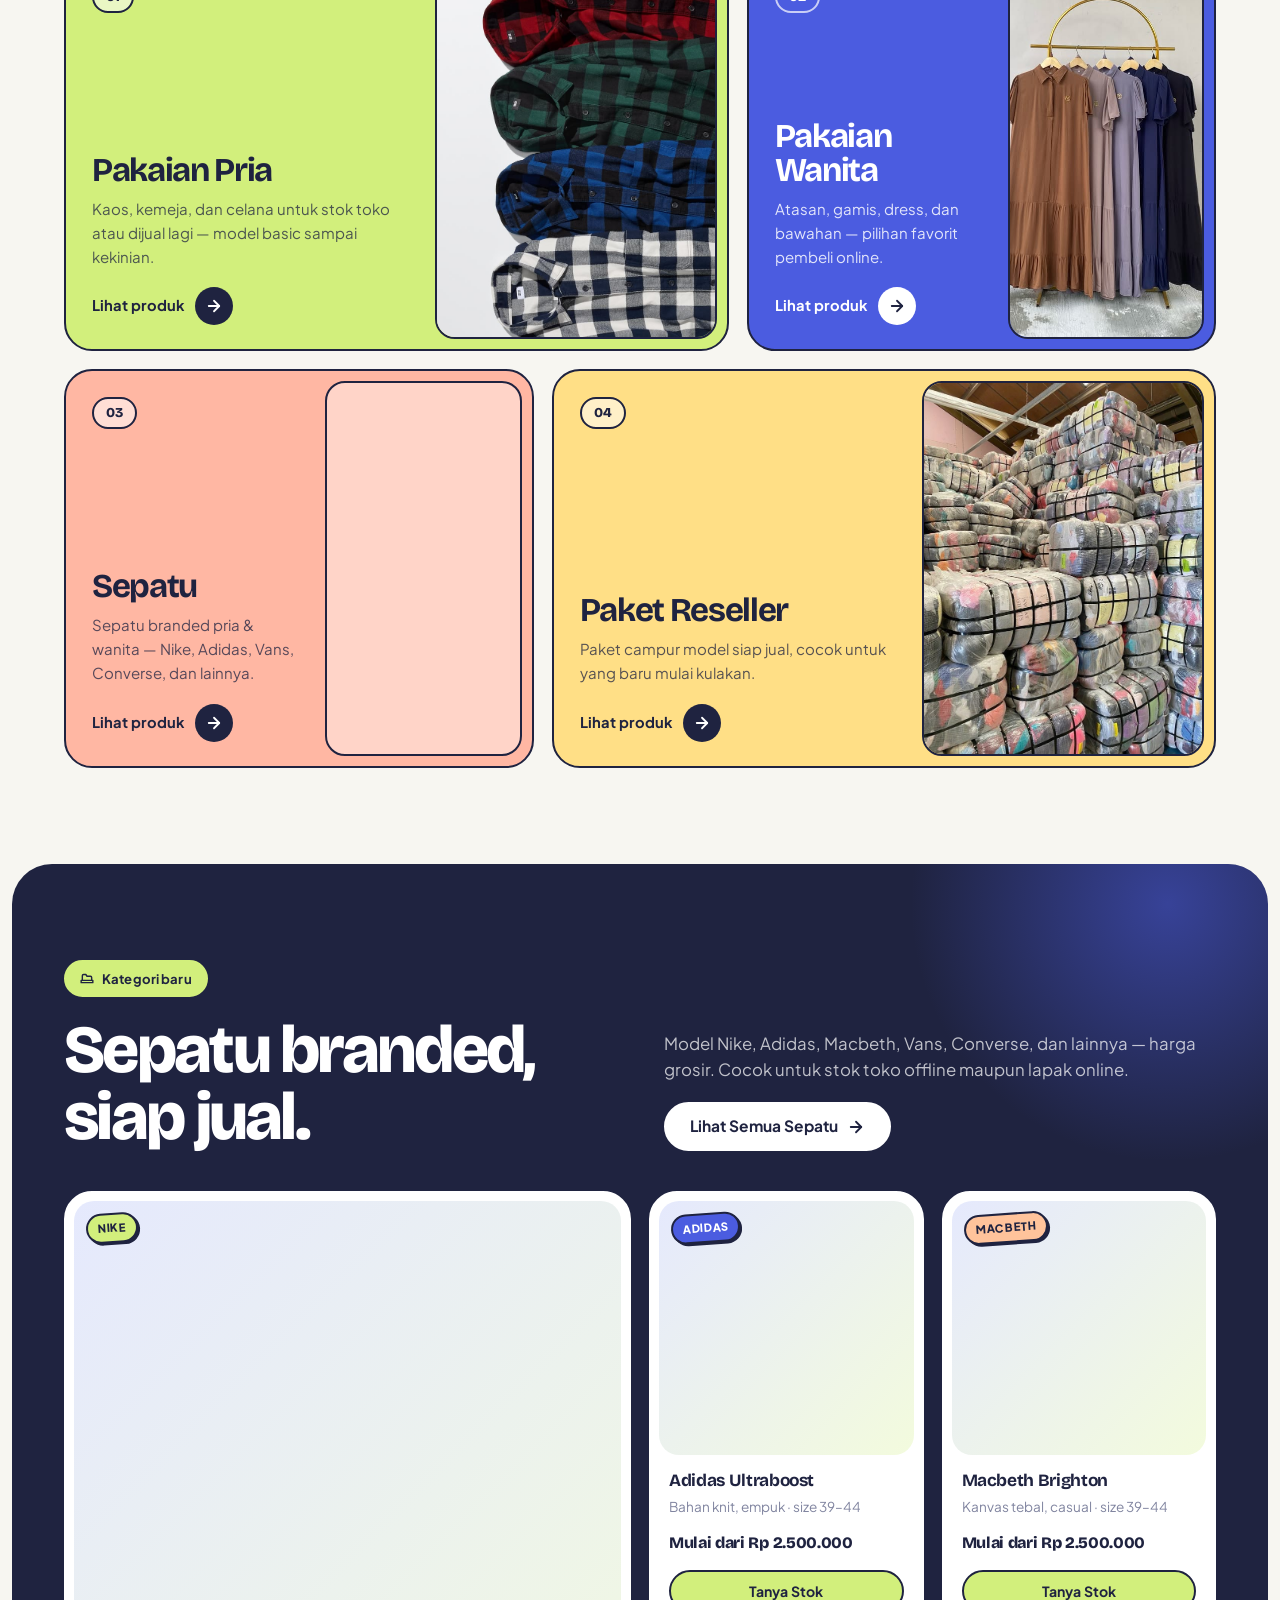
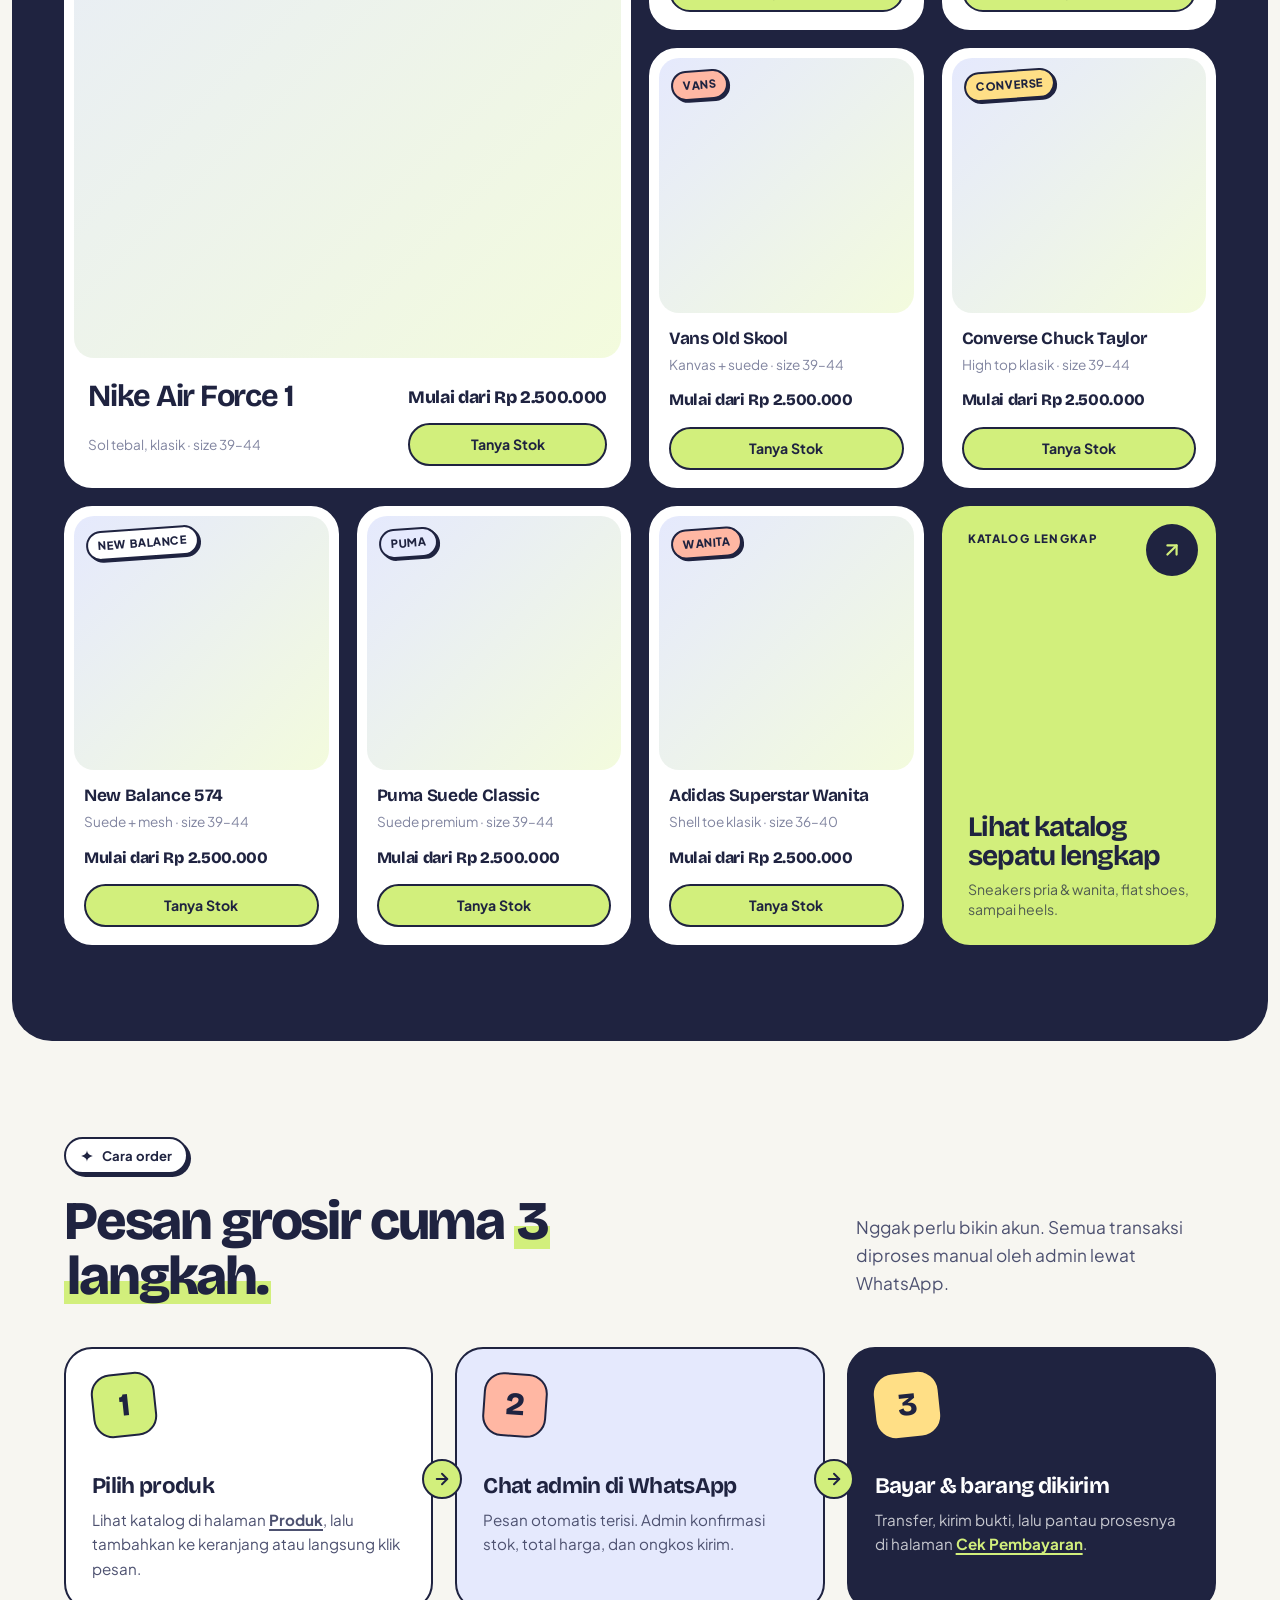
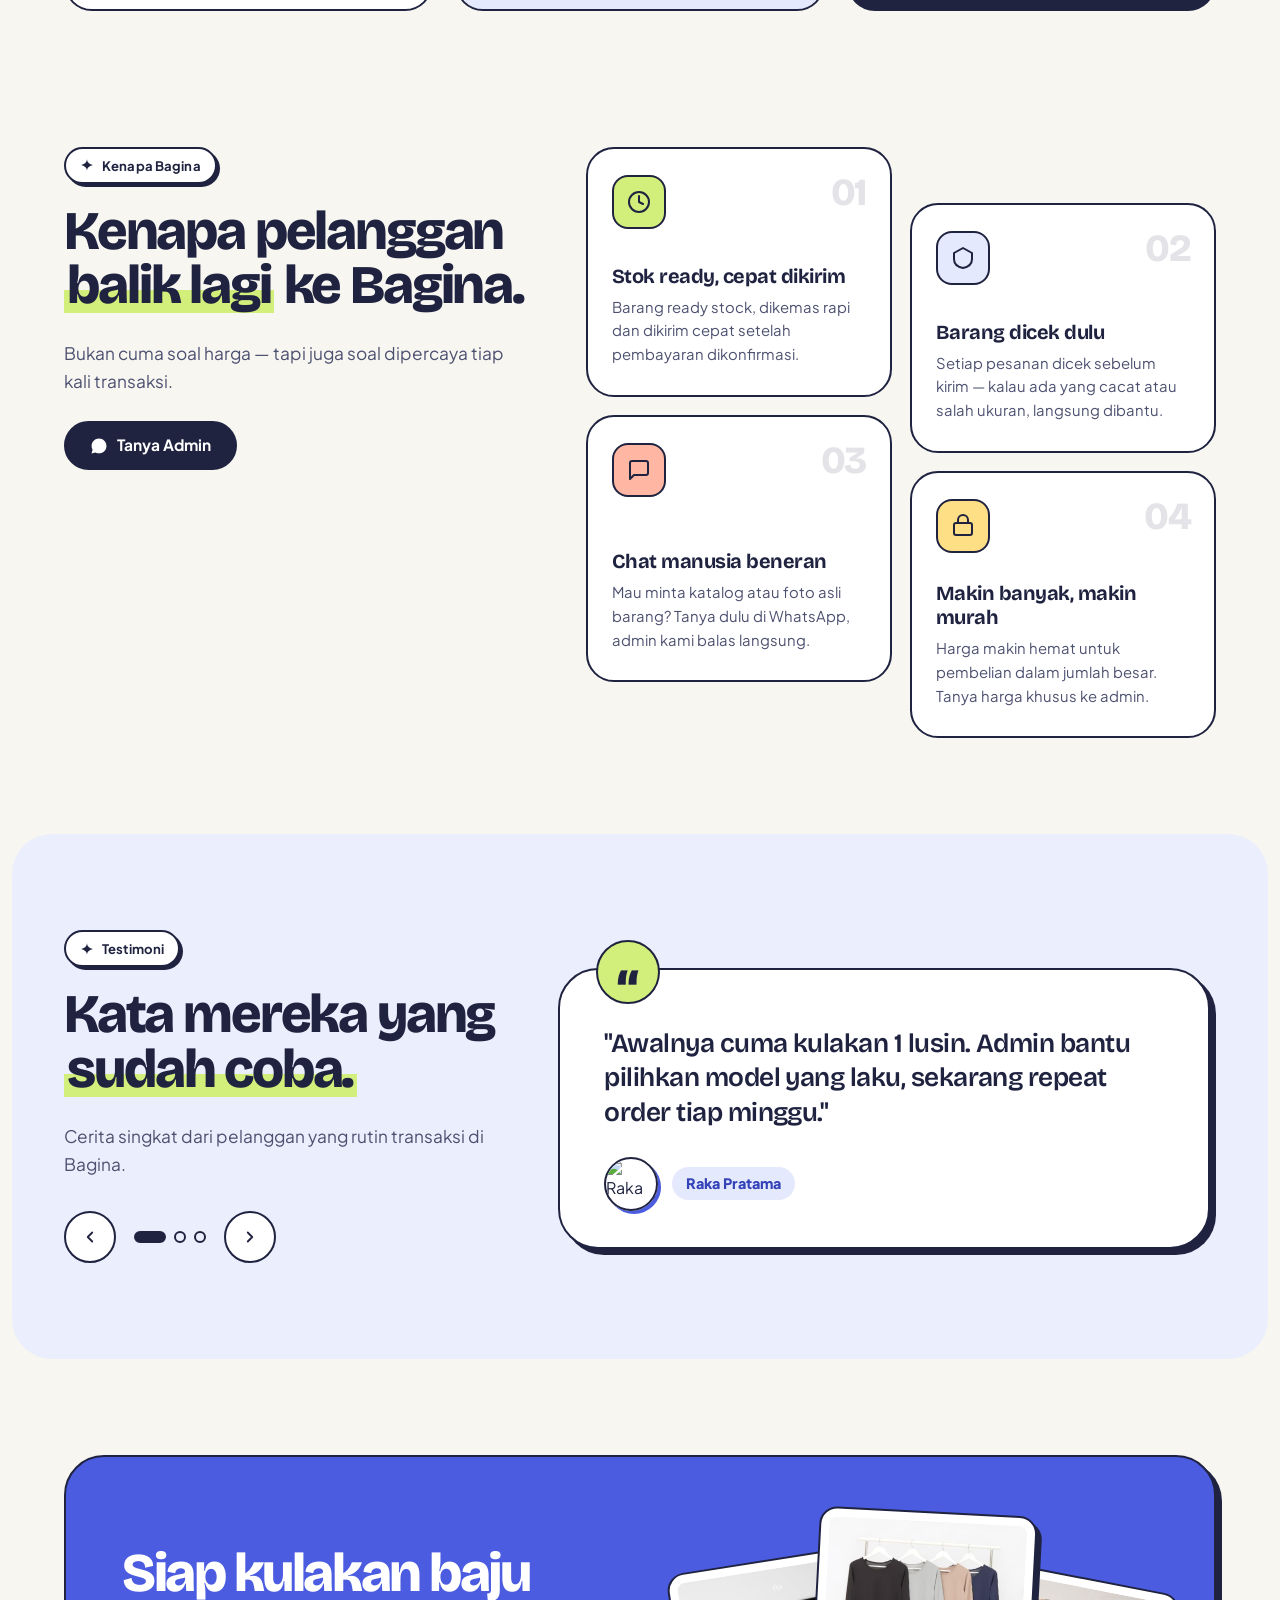
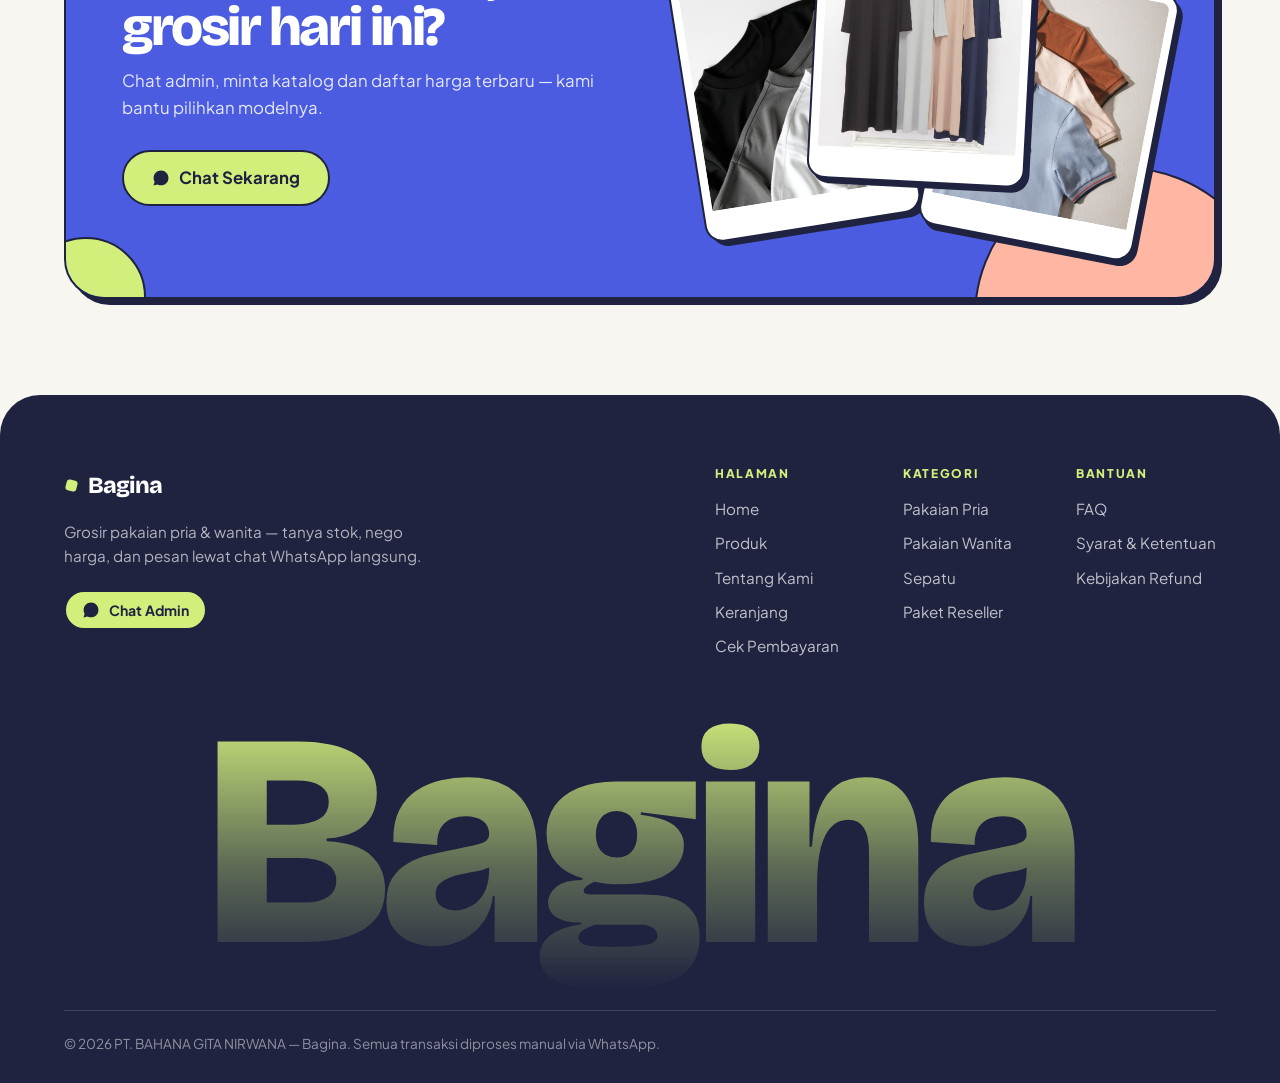
==== commit d7d23e85: "Redesain tampilan & tata letak website (gaya modern Gen Z) - Design system baru di style.css: font B" ====
--- a/index.html
+++ b/index.html
@@ -7,6 +7,13 @@
     <meta
       name="description"
       content="Bagina menyediakan pakaian pria dan wanita dengan harga grosir untuk reseller dan toko. Pesan langsung via WhatsApp."
+    />
+    <meta name="theme-color" content="#f7f6f1" />
+    <link rel="preconnect" href="https://fonts.googleapis.com" />
+    <link rel="preconnect" href="https://fonts.gstatic.com" crossorigin />
+    <link
+      rel="stylesheet"
+      href="https://fonts.googleapis.com/css2?family=Bricolage+Grotesque:opsz,wght@12..96,400..800&family=Plus+Jakarta+Sans:wght@400;500;600;700;800&display=swap"
     />
     <link rel="stylesheet" href="style.css" />
 
@@ -24,12 +31,12 @@
             viewBox="0 0 24 24"
             fill="none"
             stroke="currentColor"
-            stroke-width="2"
+            stroke-width="2.4"
             stroke-linecap="round"
           >
-            <line x1="3" y1="6" x2="21" y2="6"></line>
-            <line x1="3" y1="12" x2="21" y2="12"></line>
-            <line x1="3" y1="18" x2="21" y2="18"></line>
+            <line x1="4" y1="7" x2="20" y2="7"></line>
+            <line x1="4" y1="12" x2="20" y2="12"></line>
+            <line x1="4" y1="17" x2="14" y2="17"></line>
           </svg>
         </button>
         <ul class="nav-links">
@@ -52,609 +59,250 @@
       </div>
     </nav>
 
-    <!-- BANNER GROSIR KAIN -->
-    <style>
-      .kain-banner {
-        position: relative;
-        width: 100%;
-        min-height: 100vh;
-        min-height: 100svh;
-        display: flex;
-        align-items: center;
-        /* GANTI 'banner.jpg' dengan nama file gambar Anda */
-        background: #222 url("banner.jpg") center / cover no-repeat;
-        color: #fff;
-      }
-      .kain-banner::before {
-        content: "";
-        position: absolute;
-        inset: 0;
-        background: rgba(0, 0, 0, 0.55);
-      }
-      .kain-banner .container {
-        position: relative;
-      }
-      .kain-inner {
-        max-width: 520px;
-        padding: 48px 0;
-      }
-      .kain-inner h2 {
-        margin: 0 0 12px;
-        font-size: clamp(26px, 4vw, 40px);
-        line-height: 1.2;
-        color: #fff;
-      }
-      .kain-inner p {
-        margin: 0 0 24px;
-        line-height: 1.6;
-        color: #eee;
-      }
-
-      /* ALAMAT — di bawah tombol Tanya Harga Grosir */
-      .kain-address {
-        display: flex;
-        align-items: flex-start;
-        gap: 10px;
-        margin: 20px 0 0;
-        padding: 12px 16px;
-        border-left: 3px solid #ffc93c;
-        background: rgba(255, 255, 255, 0.08);
-        backdrop-filter: blur(6px);
-        -webkit-backdrop-filter: blur(6px);
-        border-radius: 0 10px 10px 0;
-        color: #f1f1f1;
-        font-size: 14px;
-        line-height: 1.55;
-        max-width: 460px;
-      }
-      .kain-address svg {
-        width: 18px;
-        height: 18px;
-        flex-shrink: 0;
-        margin-top: 2px;
-        color: #ffc93c;
-      }
-      .kain-address span {
-        display: block;
-      }
-
-      @media (max-width: 800px) {
-        .kain-banner {
-          min-height: 75vh;
-          min-height: 75svh;
-          align-items: flex-end;
-          background-position: center top;
-        }
-        .kain-banner::before {
-          background: linear-gradient(
-            to top,
-            rgba(0, 0, 0, 0.85) 0%,
-            rgba(0, 0, 0, 0.6) 40%,
-            rgba(0, 0, 0, 0.1) 75%,
-            rgba(0, 0, 0, 0) 100%
-          );
-        }
-        .kain-inner {
-          max-width: 100%;
-          padding: 0 0 32px;
-        }
-        .kain-inner h2 {
-          font-size: 28px;
-        }
-        .kain-inner p {
-          font-size: 15px;
-          margin-bottom: 20px;
-        }
-        .kain-address {
-          font-size: 13px;
-          padding: 10px 12px;
-          margin-top: 16px;
-          max-width: 100%;
-          border-radius: 10px;
-        }
-        .kain-address svg {
-          width: 16px;
-          height: 16px;
-        }
-        .kain-inner .btn {
-          display: block;
-          width: 100%;
-          text-align: center;
-        }
-      }
-    </style>
-    <section class="kain-banner">
-      <div class="container">
-        <div class="kain-inner">
-          <h2>Grosir Kain &amp; Fashion</h2>
-          <p>
-            Tersedia berbagai jenis kain dengan harga grosir. Bisa beli per
-            meter atau per roll, kirim ke seluruh Indonesia.
-          </p>
-
-          <a href="#" data-wa-general class="btn btn-accent"
-            >Tanya Harga Grosir</a
-          >
-
-          <!-- ALAMAT DI BAWAH TOMBOL -->
-          <div class="kain-address">
-            <svg
-              viewBox="0 0 24 24"
-              fill="none"
-              stroke="currentColor"
-              stroke-width="2"
-              stroke-linecap="round"
-              stroke-linejoin="round"
-            >
-              <path d="M21 10c0 7-9 13-9 13s-9-6-9-13a9 9 0 0 1 18 0z"></path>
-              <circle cx="12" cy="10" r="3"></circle>
-            </svg>
-            <span>
-              Jl. Adi Sumarmo, Pulosari, Malangjiwan, Kec. Colomadu, Kabupaten
-              Karanganyar, Jawa Tengah 57177
-            </span>
-          </div>
-        </div>
-      </div>
-    </section>
-
-    <!-- HERO -->
+    <!-- ===================== HERO (editorial + bento) ===================== -->
     <header class="hero">
       <div class="container">
-        <div class="hero-copy">
+        <div class="hero-top">
           <span class="pill-tag">
-            <svg
-              viewBox="0 0 24 24"
-              fill="none"
-              stroke="currentColor"
-              stroke-width="2.4"
-              stroke-linecap="round"
-            >
-              <circle cx="12" cy="12" r="10"></circle>
-              <polyline points="12 6 12 12 16 14"></polyline>
-            </svg>
+            <svg viewBox="0 0 24 24" fill="none" stroke="currentColor" stroke-width="2.4" stroke-linecap="round"><circle cx="12" cy="12" r="10"></circle><polyline points="12 6 12 12 16 14"></polyline></svg>
             Harga langsung grosir, mulai Rp 2.500.000
           </span>
           <h1>
-            Stok baju pria &amp; wanita untuk dijual lagi, harga langsung
-            grosir.
+            Stok baju pria &amp; wanita untuk dijual lagi,
+            <span class="hl">harga langsung grosir.</span>
           </h1>
+        </div>
+
+        <div class="hero-sub">
           <p class="lead">
             Bagina melayani kulakan pakaian untuk reseller, dropshipper, dan
             pemilik toko. Pilih model, chat kami di WhatsApp, pesanan diproses —
             nggak pakai ribet.
           </p>
           <div class="hero-cta">
-            <a href="produk.html" class="btn btn-primary">Lihat Semua Produk</a>
-            <a href="#" data-wa-general class="btn btn-ghost"
+            <a href="produk.html" class="btn btn-primary btn-lg"
+              >Lihat Semua Produk
+              <svg viewBox="0 0 24 24" fill="none" stroke="currentColor" stroke-width="2.4" stroke-linecap="round" stroke-linejoin="round"><line x1="5" y1="12" x2="19" y2="12"></line><polyline points="12 5 19 12 12 19"></polyline></svg
+            ></a>
+            <a href="#" data-wa-general class="btn btn-ghost btn-lg"
               >Tanya Dulu di WhatsApp</a
             >
           </div>
+        </div>
+
+        <div class="hero-bento">
+          <!-- FOTO: GROSIR KAIN & FASHION -->
+          <div class="kain-banner">
+            <div class="sticker-spin" aria-hidden="true">
+              <svg class="spin-text" viewBox="0 0 120 120">
+                <defs>
+                  <path id="spin-path" d="M60,60 m-46,0 a46,46 0 1,1 92,0 a46,46 0 1,1 -92,0" />
+                </defs>
+                <text>
+                  <textPath href="#spin-path" textLength="286">GROSIR • RESELLER • DROPSHIP •</textPath>
+                </text>
+              </svg>
+              <svg class="spin-core" viewBox="0 0 24 24" fill="currentColor"><path d="M12 2c.5 5.2 2.8 7.5 10 10-7.2 2.5-9.5 4.8-10 10-.5-5.2-2.8-7.5-10-10 7.2-2.5 9.5-4.8 10-10z" /></svg>
+            </div>
+            <div class="kain-inner">
+              <h2>Grosir Kain &amp; Fashion</h2>
+              <p>
+                Tersedia berbagai jenis kain dengan harga grosir. Bisa beli per
+                meter atau per roll, kirim ke seluruh Indonesia.
+              </p>
+              <a href="#" data-wa-general class="btn btn-accent"
+                >Tanya Harga Grosir</a
+              >
+            </div>
+          </div>
+
+          <!-- STATISTIK -->
           <div class="hero-meta">
-            <div>
-              <strong>Mulai Rp 2.500.000</strong
-              ><span>harga langsung grosir</span>
-            </div>
-            <div>
-              <strong>4 kategori</strong
-              ><span>pria, wanita, sepatu &amp; paket reseller</span>
-            </div>
-            <div>
-              <strong>07.00–24.00</strong><span>siap balas chat tiap hari</span>
-            </div>
-          </div>
-        </div>
-
-        <div class="hero-art">
-          <svg
-            viewBox="0 0 420 380"
-            width="100%"
-            xmlns="http://www.w3.org/2000/svg"
-          >
-            <circle cx="343" cy="70" r="30" fill="#EEECFD" />
-            <circle cx="40" cy="320" r="22" fill="#FFEDE3" />
-            <rect x="40" y="30" width="340" height="12" rx="6" fill="#E5E2F7" />
-            <g transform="translate(40,50) scale(1.7)">
-              <g class="float-slow">
-                <path
-                  d="M20 30 L45 18 Q60 32 75 18 L100 30 L90 52 L78 46 V100 H42 V46 L30 52 Z"
-                  fill="#4F46E5"
-                />
-              </g>
-            </g>
-            <g transform="translate(215,130) scale(1.7)">
-              <g class="float-slow delay">
-                <path
-                  d="M20 30 L45 18 Q60 32 75 18 L100 30 L90 52 L78 46 V100 H42 V46 L30 52 Z"
-                  fill="#FF6B35"
-                />
-              </g>
-            </g>
-            <g transform="translate(60,215) scale(1.1)">
-              <g class="float-slow delay">
-                <path
-                  d="M20 30 L45 18 Q60 32 75 18 L100 30 L90 52 L78 46 V100 H42 V46 L30 52 Z"
-                  fill="#06B58A"
-                />
-              </g>
-            </g>
-          </svg>
+            <div class="bento-tile t-accent">
+              <span class="tile-label">Harga</span>
+              <strong>Mulai Rp 2.500.000</strong>
+              <span>harga langsung grosir</span>
+            </div>
+            <div class="bento-tile t-primary">
+              <span class="tile-label">Katalog</span>
+              <strong>4 kategori</strong>
+              <span>pria, wanita, sepatu &amp; paket reseller</span>
+            </div>
+            <div class="bento-tile t-rose">
+              <span class="tile-label"><span class="live"></span>Admin online</span>
+              <strong>07.00–24.00</strong>
+              <span>siap balas chat tiap hari</span>
+            </div>
+          </div>
+
+          <!-- ALAMAT -->
+          <div class="kain-address">
+            <div class="addr-icon">
+              <svg viewBox="0 0 24 24" fill="none" stroke="currentColor" stroke-width="2" stroke-linecap="round" stroke-linejoin="round"><path d="M21 10c0 7-9 13-9 13s-9-6-9-13a9 9 0 0 1 18 0z"></path><circle cx="12" cy="10" r="3"></circle></svg>
+            </div>
+            <span class="tile-label">Toko kami</span>
+            <span>
+              Jl. Adi Sumarmo, Pulosari, Malangjiwan, Kec. Colomadu, Kabupaten
+              Karanganyar, Jawa Tengah 57177
+            </span>
+          </div>
         </div>
       </div>
     </header>
 
-    <!-- TRUST STRIP -->
+    <!-- ===================== TRUST STRIP (MARQUEE) ===================== -->
     <div class="trust-strip">
-      <div class="container">
-        <div class="trust-item">
-          <svg
-            viewBox="0 0 24 24"
-            fill="none"
-            stroke="currentColor"
-            stroke-width="2.2"
-            stroke-linecap="round"
-            stroke-linejoin="round"
-          >
-            <path d="M22 11.08V12a10 10 0 1 1-5.93-9.14"></path>
-            <polyline points="22 4 12 14.01 9 11.01"></polyline>
-          </svg>
-          Harga grosir jelas, makin banyak makin murah
-        </div>
-        <div class="trust-item">
-          <svg
-            viewBox="0 0 24 24"
-            fill="none"
-            stroke="currentColor"
-            stroke-width="2.2"
-            stroke-linecap="round"
-            stroke-linejoin="round"
-          >
-            <path d="M22 11.08V12a10 10 0 1 1-5.93-9.14"></path>
-            <polyline points="22 4 12 14.01 9 11.01"></polyline>
-          </svg>
-          Barang dikirim setelah pembayaran terverifikasi
-        </div>
-        <div class="trust-item">
-          <svg
-            viewBox="0 0 24 24"
-            fill="none"
-            stroke="currentColor"
-            stroke-width="2.2"
-            stroke-linecap="round"
-            stroke-linejoin="round"
-          >
-            <path d="M22 11.08V12a10 10 0 1 1-5.93-9.14"></path>
-            <polyline points="22 4 12 14.01 9 11.01"></polyline>
-          </svg>
-          Chat langsung dengan admin, bukan robot
+      <div class="marquee">
+        <div class="marquee-track">
+          <div class="marquee-group">
+            <div class="trust-item"><svg viewBox="0 0 24 24" fill="currentColor"><path d="M12 2c.5 5.2 2.8 7.5 10 10-7.2 2.5-9.5 4.8-10 10-.5-5.2-2.8-7.5-10-10 7.2-2.5 9.5-4.8 10-10z" /></svg>Harga grosir jelas, makin banyak makin murah</div>
+            <div class="trust-item"><svg viewBox="0 0 24 24" fill="currentColor"><path d="M12 2c.5 5.2 2.8 7.5 10 10-7.2 2.5-9.5 4.8-10 10-.5-5.2-2.8-7.5-10-10 7.2-2.5 9.5-4.8 10-10z" /></svg>Barang dikirim setelah pembayaran terverifikasi</div>
+            <div class="trust-item"><svg viewBox="0 0 24 24" fill="currentColor"><path d="M12 2c.5 5.2 2.8 7.5 10 10-7.2 2.5-9.5 4.8-10 10-.5-5.2-2.8-7.5-10-10 7.2-2.5 9.5-4.8 10-10z" /></svg>Chat langsung dengan admin, bukan robot</div>
+            <div class="trust-item"><svg viewBox="0 0 24 24" fill="currentColor"><path d="M12 2c.5 5.2 2.8 7.5 10 10-7.2 2.5-9.5 4.8-10 10-.5-5.2-2.8-7.5-10-10 7.2-2.5 9.5-4.8 10-10z" /></svg>Kirim ke seluruh Indonesia</div>
+            <div class="trust-item"><svg viewBox="0 0 24 24" fill="currentColor"><path d="M12 2c.5 5.2 2.8 7.5 10 10-7.2 2.5-9.5 4.8-10 10-.5-5.2-2.8-7.5-10-10 7.2-2.5 9.5-4.8 10-10z" /></svg>Boleh campur ukuran</div>
+          </div>
+          <!-- duplikat untuk loop mulus (disembunyikan dari pembaca layar) -->
+          <div class="marquee-group" aria-hidden="true">
+            <div class="trust-item"><svg viewBox="0 0 24 24" fill="currentColor"><path d="M12 2c.5 5.2 2.8 7.5 10 10-7.2 2.5-9.5 4.8-10 10-.5-5.2-2.8-7.5-10-10 7.2-2.5 9.5-4.8 10-10z" /></svg>Harga grosir jelas, makin banyak makin murah</div>
+            <div class="trust-item"><svg viewBox="0 0 24 24" fill="currentColor"><path d="M12 2c.5 5.2 2.8 7.5 10 10-7.2 2.5-9.5 4.8-10 10-.5-5.2-2.8-7.5-10-10 7.2-2.5 9.5-4.8 10-10z" /></svg>Barang dikirim setelah pembayaran terverifikasi</div>
+            <div class="trust-item"><svg viewBox="0 0 24 24" fill="currentColor"><path d="M12 2c.5 5.2 2.8 7.5 10 10-7.2 2.5-9.5 4.8-10 10-.5-5.2-2.8-7.5-10-10 7.2-2.5 9.5-4.8 10-10z" /></svg>Chat langsung dengan admin, bukan robot</div>
+            <div class="trust-item"><svg viewBox="0 0 24 24" fill="currentColor"><path d="M12 2c.5 5.2 2.8 7.5 10 10-7.2 2.5-9.5 4.8-10 10-.5-5.2-2.8-7.5-10-10 7.2-2.5 9.5-4.8 10-10z" /></svg>Kirim ke seluruh Indonesia</div>
+            <div class="trust-item"><svg viewBox="0 0 24 24" fill="currentColor"><path d="M12 2c.5 5.2 2.8 7.5 10 10-7.2 2.5-9.5 4.8-10 10-.5-5.2-2.8-7.5-10-10 7.2-2.5 9.5-4.8 10-10z" /></svg>Boleh campur ukuran</div>
+          </div>
         </div>
       </div>
     </div>
 
-    <!-- KATEGORI -->
+    <!-- ===================== KATEGORI (zig-zag dengan foto) ===================== -->
     <section>
       <div class="container">
-        <div class="section-head">
-          <h2>Pilih kategori grosir sesuai pasar kamu.</h2>
+        <div class="section-head split">
+          <div>
+            <span class="pill-tag">
+              <svg viewBox="0 0 24 24" fill="currentColor"><path d="M12 2c.5 5.2 2.8 7.5 10 10-7.2 2.5-9.5 4.8-10 10-.5-5.2-2.8-7.5-10-10 7.2-2.5 9.5-4.8 10-10z" /></svg>
+              Kategori grosir
+            </span>
+            <h2>
+              Pilih kategori grosir sesuai <span class="hl">pasar kamu.</span>
+            </h2>
+          </div>
           <p>
             Klik kategori untuk lihat daftar lengkap produk dan harganya di
             halaman Produk.
           </p>
         </div>
+
         <div class="cat-grid">
-          <a href="produk.html#pria" class="cat-card"
-            ><div class="cat-icon i-game">
-              <svg
-                viewBox="0 0 24 24"
-                fill="none"
-                stroke="currentColor"
-                stroke-width="2"
-                stroke-linecap="round"
-                stroke-linejoin="round"
-              >
-                <path
-                  d="M20.38 3.46 16 2a4 4 0 0 1-8 0L3.62 3.46a2 2 0 0 0-1.34 2.23l.58 3.47a1 1 0 0 0 .99.84H6v10c0 1.1.9 2 2 2h8a2 2 0 0 0 2-2V10h2.15a1 1 0 0 0 .99-.84l.58-3.47a2 2 0 0 0-1.34-2.23z"
-                ></path>
-              </svg>
-            </div>
-            <h3>Pakaian Pria</h3>
-            <p>
-              Kaos, kemeja, dan celana untuk stok toko atau dijual lagi — model
-              basic sampai kekinian.
-            </p>
-            <span class="cat-link"
-              >Lihat produk
-              <svg
-                viewBox="0 0 24 24"
-                fill="none"
-                stroke="currentColor"
-                stroke-width="2.4"
-                stroke-linecap="round"
-                stroke-linejoin="round"
-              >
-                <line x1="5" y1="12" x2="19" y2="12"></line>
-                <polyline points="12 5 19 12 12 19"></polyline></svg></span></a
-          ><a href="produk.html#wanita" class="cat-card"
-            ><div class="cat-icon i-voucher">
-              <svg
-                viewBox="0 0 24 24"
-                fill="none"
-                stroke="currentColor"
-                stroke-width="2"
-                stroke-linecap="round"
-                stroke-linejoin="round"
-              >
-                <path
-                  d="M20.84 4.61a5.5 5.5 0 0 0-7.78 0L12 5.67l-1.06-1.06a5.5 5.5 0 0 0-7.78 7.78l1.06 1.06L12 21.23l7.78-7.78 1.06-1.06a5.5 5.5 0 0 0 0-7.78z"
-                ></path>
-              </svg>
-            </div>
-            <h3>Pakaian Wanita</h3>
-            <p>
-              Atasan, gamis, dress, dan bawahan — pilihan favorit pembeli
-              online.
-            </p>
-            <span class="cat-link"
-              >Lihat produk
-              <svg
-                viewBox="0 0 24 24"
-                fill="none"
-                stroke="currentColor"
-                stroke-width="2.4"
-                stroke-linecap="round"
-                stroke-linejoin="round"
-              >
-                <line x1="5" y1="12" x2="19" y2="12"></line>
-                <polyline points="12 5 19 12 12 19"></polyline></svg></span></a
-          ><a href="produk.html#paket" class="cat-card"
-            ><div class="cat-icon i-kasir">
-              <svg
-                viewBox="0 0 24 24"
-                fill="none"
-                stroke="currentColor"
-                stroke-width="2"
-                stroke-linecap="round"
-                stroke-linejoin="round"
-              >
-                <path
-                  d="M21 16V8a2 2 0 0 0-1-1.73l-7-4a2 2 0 0 0-2 0l-7 4A2 2 0 0 0 3 8v8a2 2 0 0 0 1 1.73l7 4a2 2 0 0 0 2 0l7-4A2 2 0 0 0 21 16z"
-                ></path>
-              </svg>
-            </div>
-            <h3>Paket Reseller</h3>
-            <p>
-              Paket campur model siap jual, cocok untuk yang baru mulai kulakan.
-            </p>
-            <span class="cat-link"
-              >Lihat produk
-              <svg
-                viewBox="0 0 24 24"
-                fill="none"
-                stroke="currentColor"
-                stroke-width="2.4"
-                stroke-linecap="round"
-                stroke-linejoin="round"
-              >
-                <line x1="5" y1="12" x2="19" y2="12"></line>
-                <polyline points="12 5 19 12 12 19"></polyline></svg></span
-          ></a>
+          <a href="produk.html#pria" class="cat-card c-lime cat-wide">
+            <div class="cat-body">
+              <span class="cat-num">01</span>
+              <h3>Pakaian Pria</h3>
+              <p>
+                Kaos, kemeja, dan celana untuk stok toko atau dijual lagi —
+                model basic sampai kekinian.
+              </p>
+              <span class="cat-link"
+                >Lihat produk
+                <svg viewBox="0 0 24 24" fill="none" stroke="currentColor" stroke-width="2.4" stroke-linecap="round" stroke-linejoin="round"><line x1="5" y1="12" x2="19" y2="12"></line><polyline points="12 5 19 12 12 19"></polyline></svg
+              ></span>
+            </div>
+            <div class="cat-photo">
+              <img src="images/kemeja-flanel.jpg" alt="Tumpukan kemeja flanel pria" loading="lazy" />
+            </div>
+          </a>
+
+          <a href="produk.html#wanita" class="cat-card c-violet">
+            <div class="cat-body">
+              <span class="cat-num">02</span>
+              <h3>Pakaian Wanita</h3>
+              <p>
+                Atasan, gamis, dress, dan bawahan — pilihan favorit pembeli
+                online.
+              </p>
+              <span class="cat-link"
+                >Lihat produk
+                <svg viewBox="0 0 24 24" fill="none" stroke="currentColor" stroke-width="2.4" stroke-linecap="round" stroke-linejoin="round"><line x1="5" y1="12" x2="19" y2="12"></line><polyline points="12 5 19 12 12 19"></polyline></svg
+              ></span>
+            </div>
+            <div class="cat-photo">
+              <img src="images/dress-rayon.jpg" alt="Dress rayon wanita aneka warna di gantungan" loading="lazy" />
+            </div>
+          </a>
+
+          <a href="produk.html#sepatu" class="cat-card c-pink">
+            <div class="cat-body">
+              <span class="cat-num">03</span>
+              <h3>Sepatu</h3>
+              <p>
+                Sepatu branded pria &amp; wanita — Nike, Adidas, Vans, Converse,
+                dan lainnya.
+              </p>
+              <span class="cat-link"
+                >Lihat produk
+                <svg viewBox="0 0 24 24" fill="none" stroke="currentColor" stroke-width="2.4" stroke-linecap="round" stroke-linejoin="round"><line x1="5" y1="12" x2="19" y2="12"></line><polyline points="12 5 19 12 12 19"></polyline></svg
+              ></span>
+            </div>
+            <div class="cat-photo">
+              <img src="https://images.unsplash.com/photo-1525966222134-fcfa99b8ae77?auto=format&fit=crop&w=600&q=80" alt="Sepatu sneakers kanvas" loading="lazy" onerror="this.style.display='none'" />
+            </div>
+          </a>
+
+          <a href="produk.html#paket" class="cat-card c-yellow cat-wide">
+            <div class="cat-body">
+              <span class="cat-num">04</span>
+              <h3>Paket Reseller</h3>
+              <p>
+                Paket campur model siap jual, cocok untuk yang baru mulai
+                kulakan.
+              </p>
+              <span class="cat-link"
+                >Lihat produk
+                <svg viewBox="0 0 24 24" fill="none" stroke="currentColor" stroke-width="2.4" stroke-linecap="round" stroke-linejoin="round"><line x1="5" y1="12" x2="19" y2="12"></line><polyline points="12 5 19 12 12 19"></polyline></svg
+              ></span>
+            </div>
+            <div class="cat-photo">
+              <img src="images/100-pcs-campur-model.jpg" alt="Tumpukan bal pakaian campur model" loading="lazy" />
+            </div>
+          </a>
         </div>
       </div>
     </section>
 
-    <!-- ========================================================= -->
-    <!-- SHOWCASE SEPATU BRANDED                                   -->
-    <!-- ========================================================= -->
-    <style>
-      .shoes-section {
-        background: var(--bg-alt);
-        position: relative;
-        overflow: hidden;
-      }
-      .shoes-head {
-        display: flex;
-        align-items: flex-end;
-        justify-content: space-between;
-        gap: 24px;
-        flex-wrap: wrap;
-        margin-bottom: 40px;
-      }
-      .shoes-head .section-head {
-        margin-bottom: 0;
-        max-width: 560px;
-      }
-      .shoes-head .btn {
-        flex-shrink: 0;
-      }
-
-      .shoes-grid {
-        display: grid;
-        grid-template-columns: repeat(4, 1fr);
-        gap: 20px;
-      }
-      @media (max-width: 980px) {
-        .shoes-grid {
-          grid-template-columns: repeat(2, 1fr);
-        }
-      }
-      @media (max-width: 520px) {
-        .shoes-grid {
-          grid-template-columns: 1fr;
-        }
-      }
-
-      .shoe-card {
-        background: var(--surface);
-        border: 1px solid var(--border);
-        border-radius: var(--radius-m);
-        overflow: hidden;
-        display: flex;
-        flex-direction: column;
-        transition:
-          transform 0.22s ease,
-          box-shadow 0.22s ease,
-          border-color 0.22s ease;
-      }
-      .shoe-card:hover {
-        transform: translateY(-5px);
-        box-shadow: var(--shadow-md);
-        border-color: transparent;
-      }
-      .shoe-photo {
-        position: relative;
-        aspect-ratio: 1 / 1;
-        /* Fallback gradient kalau gambar gagal load */
-        background: linear-gradient(135deg, #eeecfd 0%, #e1f8f1 100%);
-        overflow: hidden;
-      }
-      .shoe-photo img {
-        width: 100%;
-        height: 100%;
-        object-fit: cover;
-        display: block;
-        background: transparent;
-        transition: transform 0.5s ease;
-      }
-      .shoe-card:hover .shoe-photo img {
-        transform: scale(1.07);
-      }
-      .shoe-tag {
-        position: absolute;
-        top: 12px;
-        left: 12px;
-        background: rgba(22, 22, 43, 0.85);
-        color: #fff;
-        font-size: 0.72rem;
-        font-weight: 700;
-        padding: 5px 10px;
-        border-radius: 999px;
-        letter-spacing: 0.03em;
-        backdrop-filter: blur(4px);
-        z-index: 2;
-      }
-      .shoe-tag.nike {
-        background: rgba(22, 22, 43, 0.92);
-      }
-      .shoe-tag.adidas {
-        background: rgba(0, 90, 156, 0.92);
-      }
-      .shoe-tag.macbeth {
-        background: rgba(120, 30, 30, 0.92);
-      }
-      .shoe-tag.vans {
-        background: rgba(180, 30, 30, 0.92);
-      }
-      .shoe-tag.converse {
-        background: rgba(30, 30, 30, 0.92);
-      }
-      .shoe-tag.nb {
-        background: rgba(200, 40, 40, 0.92);
-      }
-      .shoe-tag.puma {
-        background: rgba(30, 60, 120, 0.92);
-      }
-      .shoe-tag.wanita {
-        background: rgba(255, 107, 53, 0.92);
-      }
-
-      .shoe-body {
-        padding: 18px 20px 20px;
-        display: flex;
-        flex-direction: column;
-        flex: 1;
-      }
-      .shoe-body h3 {
-        font-size: 1rem;
-        margin: 0 0 6px;
-      }
-      .shoe-body p {
-        font-size: 0.86rem;
-        color: var(--ink-faint);
-        margin: 0 0 14px;
-        flex: 1;
-      }
-      .shoe-price {
-        font-family: "Sora", sans-serif;
-        font-weight: 700;
-        font-size: 0.98rem;
-        color: var(--ink);
-        margin-bottom: 14px;
-      }
-      .shoe-body .btn {
-        font-size: 0.88rem;
-        padding: 11px 18px;
-      }
-
-      .shoes-foot {
-        margin-top: 36px;
-        text-align: center;
-      }
-      .shoes-foot .btn {
-        gap: 10px;
-      }
-    </style>
-
-    <section class="shoes-section">
+    <!-- ===================== SHOWCASE SEPATU (bento + featured) ===================== -->
+    <section class="shoes-section section-round">
       <div class="container">
         <div class="shoes-head">
           <div class="section-head">
             <span class="pill-tag">
-              <svg
-                viewBox="0 0 24 24"
-                fill="none"
-                stroke="currentColor"
-                stroke-width="2.4"
-                stroke-linecap="round"
-                stroke-linejoin="round"
-              >
-                <path d="M2 16h20v4H2z"></path>
-                <path d="M4 16V8a2 2 0 0 1 2-2h4l2 3h6a2 2 0 0 1 2 2v5"></path>
-              </svg>
+              <svg viewBox="0 0 24 24" fill="none" stroke="currentColor" stroke-width="2.4" stroke-linecap="round" stroke-linejoin="round"><path d="M2 16h20v4H2z"></path><path d="M4 16V8a2 2 0 0 1 2-2h4l2 3h6a2 2 0 0 1 2 2v5"></path></svg>
               Kategori baru
             </span>
             <h2>Sepatu branded, siap jual.</h2>
+          </div>
+          <div class="shoes-head-side">
             <p>
               Model Nike, Adidas, Macbeth, Vans, Converse, dan lainnya — harga
               grosir. Cocok untuk stok toko offline maupun lapak online.
             </p>
-          </div>
-          <a href="produk.html#sepatu" class="btn btn-primary">
-            Lihat Semua Sepatu
-            <svg
-              viewBox="0 0 24 24"
-              fill="none"
-              stroke="currentColor"
-              stroke-width="2.4"
-              stroke-linecap="round"
-              stroke-linejoin="round"
-              width="18"
-              height="18"
-            >
-              <line x1="5" y1="12" x2="19" y2="12"></line>
-              <polyline points="12 5 19 12 12 19"></polyline>
-            </svg>
-          </a>
+            <a href="produk.html#sepatu" class="btn btn-primary">
+              Lihat Semua Sepatu
+              <svg viewBox="0 0 24 24" fill="none" stroke="currentColor" stroke-width="2.4" stroke-linecap="round" stroke-linejoin="round" width="18" height="18"><line x1="5" y1="12" x2="19" y2="12"></line><polyline points="12 5 19 12 12 19"></polyline></svg>
+            </a>
+          </div>
         </div>
 
         <div class="shoes-grid">
-          <!-- Nike Air Force 1 -->
-          <article class="shoe-card">
+          <!-- Nike Air Force 1 (unggulan) -->
+          <article class="shoe-card featured">
             <div class="shoe-photo">
               <span class="shoe-tag nike">Nike</span>
-              <img
-                src="https://images.unsplash.com/photo-1595950653106-6c9ebd614d3a?auto=format&fit=crop&w=600&q=80"
-                alt="Nike Air Force 1"
-                loading="lazy"
-                onerror="this.style.display='none'"
-              />
+              <img src="https://images.unsplash.com/photo-1595950653106-6c9ebd614d3a?auto=format&fit=crop&w=900&q=80" alt="Nike Air Force 1" loading="lazy" onerror="this.style.display='none'" />
             </div>
             <div class="shoe-body">
               <h3>Nike Air Force 1</h3>
               <p>Sol tebal, klasik · size 39–44</p>
               <div class="shoe-price">Mulai dari Rp 2.500.000</div>
-              <a href="#" data-wa-general class="btn btn-accent btn-block"
-                >Tanya Stok</a
-              >
+              <a href="#" data-wa-general class="btn btn-accent btn-block">Tanya Stok</a>
             </div>
           </article>
 
@@ -662,20 +310,13 @@
           <article class="shoe-card">
             <div class="shoe-photo">
               <span class="shoe-tag adidas">Adidas</span>
-              <img
-                src="https://images.unsplash.com/photo-1587563871167-1ee9c731aefb?auto=format&fit=crop&w=600&q=80"
-                alt="Adidas Ultraboost"
-                loading="lazy"
-                onerror="this.style.display='none'"
-              />
+              <img src="https://images.unsplash.com/photo-1587563871167-1ee9c731aefb?auto=format&fit=crop&w=600&q=80" alt="Adidas Ultraboost" loading="lazy" onerror="this.style.display='none'" />
             </div>
             <div class="shoe-body">
               <h3>Adidas Ultraboost</h3>
               <p>Bahan knit, empuk · size 39–44</p>
               <div class="shoe-price">Mulai dari Rp 2.500.000</div>
-              <a href="#" data-wa-general class="btn btn-accent btn-block"
-                >Tanya Stok</a
-              >
+              <a href="#" data-wa-general class="btn btn-accent btn-block">Tanya Stok</a>
             </div>
           </article>
 
@@ -683,20 +324,13 @@
           <article class="shoe-card">
             <div class="shoe-photo">
               <span class="shoe-tag macbeth">Macbeth</span>
-              <img
-                src="https://images.unsplash.com/photo-1600269452121-4f2416e55c28?auto=format&fit=crop&w=600&q=80"
-                alt="Macbeth Brighton"
-                loading="lazy"
-                onerror="this.style.display='none'"
-              />
+              <img src="https://images.unsplash.com/photo-1600269452121-4f2416e55c28?auto=format&fit=crop&w=600&q=80" alt="Macbeth Brighton" loading="lazy" onerror="this.style.display='none'" />
             </div>
             <div class="shoe-body">
               <h3>Macbeth Brighton</h3>
               <p>Kanvas tebal, casual · size 39–44</p>
               <div class="shoe-price">Mulai dari Rp 2.500.000</div>
-              <a href="#" data-wa-general class="btn btn-accent btn-block"
-                >Tanya Stok</a
-              >
+              <a href="#" data-wa-general class="btn btn-accent btn-block">Tanya Stok</a>
             </div>
           </article>
 
@@ -704,20 +338,13 @@
           <article class="shoe-card">
             <div class="shoe-photo">
               <span class="shoe-tag vans">Vans</span>
-              <img
-                src="https://images.unsplash.com/photo-1525966222134-fcfa99b8ae77?auto=format&fit=crop&w=600&q=80"
-                alt="Vans Old Skool"
-                loading="lazy"
-                onerror="this.style.display='none'"
-              />
+              <img src="https://images.unsplash.com/photo-1525966222134-fcfa99b8ae77?auto=format&fit=crop&w=600&q=80" alt="Vans Old Skool" loading="lazy" onerror="this.style.display='none'" />
             </div>
             <div class="shoe-body">
               <h3>Vans Old Skool</h3>
               <p>Kanvas + suede · size 39–44</p>
               <div class="shoe-price">Mulai dari Rp 2.500.000</div>
-              <a href="#" data-wa-general class="btn btn-accent btn-block"
-                >Tanya Stok</a
-              >
+              <a href="#" data-wa-general class="btn btn-accent btn-block">Tanya Stok</a>
             </div>
           </article>
 
@@ -725,20 +352,13 @@
           <article class="shoe-card">
             <div class="shoe-photo">
               <span class="shoe-tag converse">Converse</span>
-              <img
-                src="https://images.unsplash.com/photo-1607522370275-f14206abe5d3?auto=format&fit=crop&w=600&q=80"
-                alt="Converse Chuck Taylor"
-                loading="lazy"
-                onerror="this.style.display='none'"
-              />
+              <img src="https://images.unsplash.com/photo-1607522370275-f14206abe5d3?auto=format&fit=crop&w=600&q=80" alt="Converse Chuck Taylor" loading="lazy" onerror="this.style.display='none'" />
             </div>
             <div class="shoe-body">
               <h3>Converse Chuck Taylor</h3>
               <p>High top klasik · size 39–44</p>
               <div class="shoe-price">Mulai dari Rp 2.500.000</div>
-              <a href="#" data-wa-general class="btn btn-accent btn-block"
-                >Tanya Stok</a
-              >
+              <a href="#" data-wa-general class="btn btn-accent btn-block">Tanya Stok</a>
             </div>
           </article>
 
@@ -746,20 +366,13 @@
           <article class="shoe-card">
             <div class="shoe-photo">
               <span class="shoe-tag nb">New Balance</span>
-              <img
-                src="https://images.unsplash.com/photo-1539185441755-769473a23570?auto=format&fit=crop&w=600&q=80"
-                alt="New Balance 574"
-                loading="lazy"
-                onerror="this.style.display='none'"
-              />
+              <img src="https://images.unsplash.com/photo-1539185441755-769473a23570?auto=format&fit=crop&w=600&q=80" alt="New Balance 574" loading="lazy" onerror="this.style.display='none'" />
             </div>
             <div class="shoe-body">
               <h3>New Balance 574</h3>
               <p>Suede + mesh · size 39–44</p>
               <div class="shoe-price">Mulai dari Rp 2.500.000</div>
-              <a href="#" data-wa-general class="btn btn-accent btn-block"
-                >Tanya Stok</a
-              >
+              <a href="#" data-wa-general class="btn btn-accent btn-block">Tanya Stok</a>
             </div>
           </article>
 
@@ -767,20 +380,13 @@
           <article class="shoe-card">
             <div class="shoe-photo">
               <span class="shoe-tag puma">Puma</span>
-              <img
-                src="https://images.unsplash.com/photo-1608231387042-66d1773070a5?auto=format&fit=crop&w=600&q=80"
-                alt="Puma Suede Classic"
-                loading="lazy"
-                onerror="this.style.display='none'"
-              />
+              <img src="https://images.unsplash.com/photo-1608231387042-66d1773070a5?auto=format&fit=crop&w=600&q=80" alt="Puma Suede Classic" loading="lazy" onerror="this.style.display='none'" />
             </div>
             <div class="shoe-body">
               <h3>Puma Suede Classic</h3>
               <p>Suede premium · size 39–44</p>
               <div class="shoe-price">Mulai dari Rp 2.500.000</div>
-              <a href="#" data-wa-general class="btn btn-accent btn-block"
-                >Tanya Stok</a
-              >
+              <a href="#" data-wa-general class="btn btn-accent btn-block">Tanya Stok</a>
             </div>
           </article>
 
@@ -788,67 +394,100 @@
           <article class="shoe-card">
             <div class="shoe-photo">
               <span class="shoe-tag wanita">Wanita</span>
-              <img
-                src="https://images.unsplash.com/photo-1600185365483-26d7a4cc7519?auto=format&fit=crop&w=600&q=80"
-                alt="Adidas Superstar Wanita"
-                loading="lazy"
-                onerror="this.style.display='none'"
-              />
+              <img src="https://images.unsplash.com/photo-1600185365483-26d7a4cc7519?auto=format&fit=crop&w=600&q=80" alt="Adidas Superstar Wanita" loading="lazy" onerror="this.style.display='none'" />
             </div>
             <div class="shoe-body">
               <h3>Adidas Superstar Wanita</h3>
               <p>Shell toe klasik · size 36–40</p>
               <div class="shoe-price">Mulai dari Rp 2.500.000</div>
-              <a href="#" data-wa-general class="btn btn-accent btn-block"
-                >Tanya Stok</a
-              >
-            </div>
-          </article>
-        </div>
-
-        <div class="shoes-foot">
-          <a href="produk.html#sepatu" class="btn btn-ghost">
-            Lihat katalog sepatu lengkap
-            <svg
-              viewBox="0 0 24 24"
-              fill="none"
-              stroke="currentColor"
-              stroke-width="2.4"
-              stroke-linecap="round"
-              stroke-linejoin="round"
-            >
-              <line x1="5" y1="12" x2="19" y2="12"></line>
-              <polyline points="12 5 19 12 12 19"></polyline>
-            </svg>
+              <a href="#" data-wa-general class="btn btn-accent btn-block">Tanya Stok</a>
+            </div>
+          </article>
+
+          <!-- Tile ajakan: katalog lengkap -->
+          <a href="produk.html#sepatu" class="shoe-cta">
+            <span class="tile-label">Katalog lengkap</span>
+            <strong>Lihat katalog sepatu lengkap</strong>
+            <span class="shoe-cta-note">Sneakers pria &amp; wanita, flat shoes, sampai heels.</span>
+            <span class="shoe-cta-arrow">
+              <svg viewBox="0 0 24 24" fill="none" stroke="currentColor" stroke-width="2.4" stroke-linecap="round" stroke-linejoin="round"><line x1="7" y1="17" x2="17" y2="7"></line><polyline points="7 7 17 7 17 17"></polyline></svg>
+            </span>
           </a>
         </div>
       </div>
     </section>
 
-    <!-- KENAPA PILIH KAMI -->
-    <section>
+    <!-- ===================== CARA ORDER ===================== -->
+    <section class="steps-section">
       <div class="container">
-        <div class="section-head">
-          <h2>Kenapa pelanggan balik lagi ke Bagina.</h2>
+        <div class="section-head split">
+          <div>
+            <span class="pill-tag">
+              <svg viewBox="0 0 24 24" fill="currentColor"><path d="M12 2c.5 5.2 2.8 7.5 10 10-7.2 2.5-9.5 4.8-10 10-.5-5.2-2.8-7.5-10-10 7.2-2.5 9.5-4.8 10-10z" /></svg>
+              Cara order
+            </span>
+            <h2>Pesan grosir cuma <span class="hl">3 langkah.</span></h2>
+          </div>
+          <p>
+            Nggak perlu bikin akun. Semua transaksi diproses manual oleh admin
+            lewat WhatsApp.
+          </p>
+        </div>
+
+        <ol class="steps">
+          <li class="step">
+            <span class="step-num">1</span>
+            <h4>Pilih produk</h4>
+            <p>
+              Lihat katalog di halaman <a href="produk.html">Produk</a>, lalu
+              tambahkan ke keranjang atau langsung klik pesan.
+            </p>
+          </li>
+          <li class="step">
+            <span class="step-num">2</span>
+            <h4>Chat admin di WhatsApp</h4>
+            <p>
+              Pesan otomatis terisi. Admin konfirmasi stok, total harga, dan
+              ongkos kirim.
+            </p>
+          </li>
+          <li class="step">
+            <span class="step-num">3</span>
+            <h4>Bayar &amp; barang dikirim</h4>
+            <p>
+              Transfer, kirim bukti, lalu pantau prosesnya di halaman
+              <a href="cek-pembayaran.html">Cek Pembayaran</a>.
+            </p>
+          </li>
+        </ol>
+      </div>
+    </section>
+
+    <!-- ===================== KENAPA PILIH KAMI (sticky split) ===================== -->
+    <section class="why-section">
+      <div class="container why-grid">
+        <div class="why-intro">
+          <span class="pill-tag">
+            <svg viewBox="0 0 24 24" fill="currentColor"><path d="M12 2c.5 5.2 2.8 7.5 10 10-7.2 2.5-9.5 4.8-10 10-.5-5.2-2.8-7.5-10-10 7.2-2.5 9.5-4.8 10-10z" /></svg>
+            Kenapa Bagina
+          </span>
+          <h2>
+            Kenapa pelanggan <span class="hl">balik lagi</span> ke Bagina.
+          </h2>
           <p>
             Bukan cuma soal harga — tapi juga soal dipercaya tiap kali
             transaksi.
           </p>
-        </div>
+          <a href="#" data-wa-general class="btn btn-primary">
+            <svg viewBox="0 0 24 24" fill="currentColor"><path d="M12.04 2C6.58 2 2.13 6.45 2.13 11.91c0 1.75.46 3.45 1.32 4.95L2 22l5.29-1.39a9.87 9.87 0 0 0 4.75 1.21h.01c5.46 0 9.9-4.45 9.9-9.91C21.96 6.45 17.5 2 12.04 2z" /></svg>
+            Tanya Admin
+          </a>
+        </div>
+
         <div class="feature-grid">
           <div class="feature-item">
             <div class="feature-icon">
-              <svg
-                viewBox="0 0 24 24"
-                fill="none"
-                stroke="currentColor"
-                stroke-width="2"
-                stroke-linecap="round"
-                stroke-linejoin="round"
-              >
-                <circle cx="12" cy="12" r="10"></circle>
-                <polyline points="12 6 12 12 16 14"></polyline>
-              </svg>
+              <svg viewBox="0 0 24 24" fill="none" stroke="currentColor" stroke-width="2" stroke-linecap="round" stroke-linejoin="round"><circle cx="12" cy="12" r="10"></circle><polyline points="12 6 12 12 16 14"></polyline></svg>
             </div>
             <h4>Stok ready, cepat dikirim</h4>
             <p>
@@ -858,16 +497,7 @@
           </div>
           <div class="feature-item">
             <div class="feature-icon">
-              <svg
-                viewBox="0 0 24 24"
-                fill="none"
-                stroke="currentColor"
-                stroke-width="2"
-                stroke-linecap="round"
-                stroke-linejoin="round"
-              >
-                <path d="M12 2 3 7v6c0 5 4 8 9 9 5-1 9-4 9-9V7z"></path>
-              </svg>
+              <svg viewBox="0 0 24 24" fill="none" stroke="currentColor" stroke-width="2" stroke-linecap="round" stroke-linejoin="round"><path d="M12 2 3 7v6c0 5 4 8 9 9 5-1 9-4 9-9V7z"></path></svg>
             </div>
             <h4>Barang dicek dulu</h4>
             <p>
@@ -877,18 +507,7 @@
           </div>
           <div class="feature-item">
             <div class="feature-icon">
-              <svg
-                viewBox="0 0 24 24"
-                fill="none"
-                stroke="currentColor"
-                stroke-width="2"
-                stroke-linecap="round"
-                stroke-linejoin="round"
-              >
-                <path
-                  d="M21 15a2 2 0 0 1-2 2H7l-4 4V5a2 2 0 0 1 2-2h14a2 2 0 0 1 2 2z"
-                ></path>
-              </svg>
+              <svg viewBox="0 0 24 24" fill="none" stroke="currentColor" stroke-width="2" stroke-linecap="round" stroke-linejoin="round"><path d="M21 15a2 2 0 0 1-2 2H7l-4 4V5a2 2 0 0 1 2-2h14a2 2 0 0 1 2 2z"></path></svg>
             </div>
             <h4>Chat manusia beneran</h4>
             <p>
@@ -898,17 +517,7 @@
           </div>
           <div class="feature-item">
             <div class="feature-icon">
-              <svg
-                viewBox="0 0 24 24"
-                fill="none"
-                stroke="currentColor"
-                stroke-width="2"
-                stroke-linecap="round"
-                stroke-linejoin="round"
-              >
-                <rect x="3" y="9" width="18" height="12" rx="2"></rect>
-                <path d="M7 9V6a5 5 0 0 1 10 0v3"></path>
-              </svg>
+              <svg viewBox="0 0 24 24" fill="none" stroke="currentColor" stroke-width="2" stroke-linecap="round" stroke-linejoin="round"><rect x="3" y="9" width="18" height="12" rx="2"></rect><path d="M7 9V6a5 5 0 0 1 10 0v3"></path></svg>
             </div>
             <h4>Makin banyak, makin murah</h4>
             <p>
@@ -920,29 +529,32 @@
       </div>
     </section>
 
-    <!-- TESTIMONI CAROUSEL -->
-    <section class="carousel-section">
-      <div class="container">
-        <div
-          class="section-head"
-          style="margin-left: auto; margin-right: auto; text-align: center"
-        >
-          <h2>Kata mereka yang sudah coba.</h2>
-          <p style="margin-left: auto; margin-right: auto">
-            Cerita singkat dari pelanggan yang rutin transaksi di Bagina.
-          </p>
+    <!-- ===================== TESTIMONI (split) ===================== -->
+    <section class="carousel-section section-round">
+      <div class="container testi-grid">
+        <div class="testi-intro">
+          <span class="pill-tag">
+            <svg viewBox="0 0 24 24" fill="currentColor"><path d="M12 2c.5 5.2 2.8 7.5 10 10-7.2 2.5-9.5 4.8-10 10-.5-5.2-2.8-7.5-10-10 7.2-2.5 9.5-4.8 10-10z" /></svg>
+            Testimoni
+          </span>
+          <h2>Kata mereka yang <span class="hl">sudah coba.</span></h2>
+          <p>Cerita singkat dari pelanggan yang rutin transaksi di Bagina.</p>
+          <div class="carousel-controls">
+            <button class="carousel-arrow prev" aria-label="Sebelumnya">
+              <svg viewBox="0 0 24 24" fill="none" stroke="currentColor" stroke-width="2.4" stroke-linecap="round" stroke-linejoin="round"><polyline points="15 18 9 12 15 6"></polyline></svg>
+            </button>
+            <div class="carousel-dots"></div>
+            <button class="carousel-arrow next" aria-label="Berikutnya">
+              <svg viewBox="0 0 24 24" fill="none" stroke="currentColor" stroke-width="2.4" stroke-linecap="round" stroke-linejoin="round"><polyline points="9 18 15 12 9 6"></polyline></svg>
+            </button>
+          </div>
         </div>
 
         <div class="carousel">
           <div class="carousel-track">
             <div class="carousel-slide active">
               <div class="testi-card">
-                <img
-                  class="testi-avatar"
-                  src="https://images.pexels.com/photos/32299981/pexels-photo-32299981.jpeg?auto=compress&cs=tinysrgb&w=160&h=160&fit=crop"
-                  alt="Raka Pratama"
-                  loading="lazy"
-                />
+                <img class="testi-avatar" src="https://images.pexels.com/photos/32299981/pexels-photo-32299981.jpeg?auto=compress&cs=tinysrgb&w=160&h=160&fit=crop" alt="Raka Pratama" loading="lazy" />
                 <p class="testi-quote">
                   "Awalnya cuma kulakan 1 lusin. Admin bantu pilihkan model yang
                   laku, sekarang repeat order tiap minggu."
@@ -952,12 +564,7 @@
             </div>
             <div class="carousel-slide">
               <div class="testi-card">
-                <img
-                  class="testi-avatar"
-                  src="https://images.pexels.com/photos/33864807/pexels-photo-33864807.jpeg?auto=compress&cs=tinysrgb&w=160&h=160&fit=crop"
-                  alt="Ibu Sri Wahyuni"
-                  loading="lazy"
-                />
+                <img class="testi-avatar" src="https://images.pexels.com/photos/33864807/pexels-photo-33864807.jpeg?auto=compress&cs=tinysrgb&w=160&h=160&fit=crop" alt="Ibu Sri Wahyuni" loading="lazy" />
                 <p class="testi-quote">
                   "Kaos dan gamisnya sesuai foto, bahan adem, margin untuk lapak
                   online saya enak."
@@ -967,12 +574,7 @@
             </div>
             <div class="carousel-slide">
               <div class="testi-card">
-                <img
-                  class="testi-avatar"
-                  src="https://images.pexels.com/photos/36629227/pexels-photo-36629227.jpeg?auto=compress&cs=tinysrgb&w=160&h=160&fit=crop"
-                  alt="Evann"
-                  loading="lazy"
-                />
+                <img class="testi-avatar" src="https://images.pexels.com/photos/36629227/pexels-photo-36629227.jpeg?auto=compress&cs=tinysrgb&w=160&h=160&fit=crop" alt="Evann" loading="lazy" />
                 <p class="testi-quote">
                   "Order 3 lusin campur ukuran, dikemas rapi, dan admin sabar
                   waktu saya ganti model."
@@ -981,56 +583,30 @@
               </div>
             </div>
           </div>
-          <div class="carousel-controls">
-            <button class="carousel-arrow prev" aria-label="Sebelumnya">
-              <svg
-                viewBox="0 0 24 24"
-                fill="none"
-                stroke="currentColor"
-                stroke-width="2.4"
-                stroke-linecap="round"
-                stroke-linejoin="round"
-              >
-                <polyline points="15 18 9 12 15 6"></polyline>
-              </svg>
-            </button>
-            <div class="carousel-dots"></div>
-            <button class="carousel-arrow next" aria-label="Berikutnya">
-              <svg
-                viewBox="0 0 24 24"
-                fill="none"
-                stroke="currentColor"
-                stroke-width="2.4"
-                stroke-linecap="round"
-                stroke-linejoin="round"
-              >
-                <polyline points="9 18 15 12 9 6"></polyline>
-              </svg>
-            </button>
-          </div>
         </div>
       </div>
     </section>
 
-    <!-- CTA -->
+    <!-- ===================== CTA (kolase foto) ===================== -->
     <section>
       <div class="container">
-        <div class="cta-banner">
-          <div>
+        <div class="cta-banner has-collage">
+          <div class="cta-copy">
             <h2>Siap kulakan baju grosir hari ini?</h2>
             <p>
               Chat admin, minta katalog dan daftar harga terbaru — kami bantu
               pilihkan modelnya.
             </p>
-          </div>
-          <a href="#" data-wa-general class="btn btn-accent">
-            <svg viewBox="0 0 24 24" fill="currentColor">
-              <path
-                d="M12.04 2C6.58 2 2.13 6.45 2.13 11.91c0 1.75.46 3.45 1.32 4.95L2 22l5.29-1.39a9.87 9.87 0 0 0 4.75 1.21h.01c5.46 0 9.9-4.45 9.9-9.91C21.96 6.45 17.5 2 12.04 2z"
-              />
-            </svg>
-            Chat Sekarang
-          </a>
+            <a href="#" data-wa-general class="btn btn-accent">
+              <svg viewBox="0 0 24 24" fill="currentColor"><path d="M12.04 2C6.58 2 2.13 6.45 2.13 11.91c0 1.75.46 3.45 1.32 4.95L2 22l5.29-1.39a9.87 9.87 0 0 0 4.75 1.21h.01c5.46 0 9.9-4.45 9.9-9.91C21.96 6.45 17.5 2 12.04 2z" /></svg>
+              Chat Sekarang
+            </a>
+          </div>
+          <div class="cta-collage" aria-hidden="true">
+            <img class="c1" src="images/kaos-polos-cotton-combed-30s.jpg" alt="" loading="lazy" />
+            <img class="c2" src="images/gamis-polos.jpg" alt="" loading="lazy" />
+            <img class="c3" src="images/polo-shirt.jpg" alt="" loading="lazy" />
+          </div>
         </div>
       </div>
     </section>
@@ -1046,6 +622,14 @@
               Grosir pakaian pria &amp; wanita — tanya stok, nego harga, dan
               pesan lewat chat WhatsApp langsung.
             </p>
+            <a href="#" data-wa-general class="btn btn-accent btn-sm">
+              <svg viewBox="0 0 24 24" fill="currentColor">
+                <path
+                  d="M12.04 2C6.58 2 2.13 6.45 2.13 11.91c0 1.75.46 3.45 1.32 4.95L2 22l5.29-1.39a9.87 9.87 0 0 0 4.75 1.21h.01c5.46 0 9.9-4.45 9.9-9.91C21.96 6.45 17.5 2 12.04 2z"
+                />
+              </svg>
+              Chat Admin
+            </a>
           </div>
           <div class="footer-cols">
             <div class="footer-col">
@@ -1069,6 +653,7 @@
             </div>
           </div>
         </div>
+        <div class="footer-wordmark" aria-hidden="true">Bagina</div>
         <div class="footer-bottom">
           <span
             >© 2026 PT. BAHANA GITA NIRWANA — Bagina. Semua transaksi diproses
@@ -1089,4 +674,4 @@
 
     <script src="script.js"></script>
   </body>
-</html>+</html>
--- a/style.css
+++ b/style.css
@@ -1,42 +1,65 @@
 /* =========================================================
-   BAGINA — Design System
-   Font: Sora (display) + Inter (body)
+   BAGINA — Design System v2 · "Pop Grosir"
+   Gaya: neo-brutalism pop (garis tebal, shadow tegas, palet kalem)
+   Font: Bricolage Grotesque (display) + Plus Jakarta Sans (body)
+   Font dimuat lewat <link> di <head> tiap halaman.
    ========================================================= */
 
-@import url("https://fonts.googleapis.com/css2?family=Sora:wght@400;600;700;800&family=Inter:wght@400;500;600;700&display=swap");
-
 :root {
-  --bg: #fafaff;
-  --bg-alt: #f1effe;
+  /* Permukaan */
+  --bg: #f7f6f1;
+  --bg-alt: #ebeefc; /* periwinkle sangat muda */
   --surface: #ffffff;
-  --border: #e5e2f7;
-  --ink: #16162b;
-  --ink-soft: #5b5c79;
-  --ink-faint: #8b8ca8;
-
-  --primary: #4f46e5;
-  --primary-dark: #3730a3;
-  --primary-tint: #eeecfd;
-
-  --accent: #ff6b35;
-  --accent-dark: #e2521f;
-  --accent-tint: #ffede3;
-
-  --mint: #06b58a;
-  --mint-tint: #e1f8f1;
-
-  --yellow: #ffc93c;
-
-  --radius-s: 10px;
-  --radius-m: 16px;
+  --border: #e3e3ea;
+  --stroke: #1f2340; /* navy gelap, lebih lembut dari hitam */
+
+  /* Teks */
+  --ink: #1f2340;
+  --ink-rgb: 31, 35, 64;
+  --ink-soft: #4d5170;
+  --ink-faint: #8185a0;
+
+  /* Warna merek — kalem tapi hidup */
+  --primary: #4b5ce0; /* biru periwinkle */
+  --primary-rgb: 75, 92, 224;
+  --primary-dark: #3443b8;
+  --primary-tint: #e5e9fd;
+
+  --accent: #d2ef7c; /* lime muda segar */
+  --accent-rgb: 210, 239, 124;
+  --accent-dark: #b4d65a;
+  --accent-tint: #f3fbdd;
+
+  --pink: #ffb7a3; /* peach-koral */
+  --pink-tint: #ffede7;
+  --mint: #2fb872;
+  --mint-tint: #ddf5e8;
+  --yellow: #ffdf86; /* kuning butter */
+  --yellow-tint: #fff6d9;
+  --orange: #ffc39b;
+  --wa: #3dcb80;
+
+  /* Bentuk */
+  --radius-s: 12px;
+  --radius-m: 20px;
   --radius-l: 28px;
+  --radius-xl: 40px;
 
   --shadow-sm:
-    0 1px 2px rgba(22, 22, 43, 0.06), 0 1px 1px rgba(22, 22, 43, 0.04);
-  --shadow-md: 0 12px 28px rgba(38, 32, 109, 0.1);
-  --shadow-lg: 0 24px 48px rgba(38, 32, 109, 0.14);
-
-  --container: 1160px;
+    0 1px 2px rgba(var(--ink-rgb), 0.06), 0 1px 1px rgba(var(--ink-rgb), 0.04);
+  --shadow-md: 0 14px 34px rgba(var(--ink-rgb), 0.1);
+  --shadow-lg: 0 28px 60px rgba(var(--ink-rgb), 0.16);
+  --hard: 4px 4px 0 var(--stroke);
+  --hard-lg: 6px 6px 0 var(--stroke);
+
+  --font-display:
+    "Bricolage Grotesque", "Plus Jakarta Sans", system-ui, sans-serif;
+  --font-body:
+    "Plus Jakarta Sans", system-ui, -apple-system, "Segoe UI", sans-serif;
+
+  --container: 1200px;
+  --gutter: 24px;
+  --ease-pop: cubic-bezier(0.2, 0.8, 0.2, 1);
 }
 
 *,
@@ -46,32 +69,43 @@
 }
 html {
   scroll-behavior: smooth;
+  -webkit-text-size-adjust: 100%;
 }
 
 body {
   margin: 0;
   background: var(--bg);
   color: var(--ink);
-  font-family:
-    "Inter",
-    system-ui,
-    -apple-system,
-    sans-serif;
+  font-family: var(--font-body);
   font-size: 16px;
   line-height: 1.6;
   -webkit-font-smoothing: antialiased;
   overflow-x: hidden; /* cegah geser horizontal karena 1 elemen overflow */
 }
 
+::selection {
+  background: var(--accent);
+  color: var(--ink);
+}
+
 h1,
 h2,
 h3,
-h4 {
-  font-family: "Sora", "Inter", system-ui, sans-serif;
-  color: var(--ink);
-  line-height: 1.15;
+h4,
+h5 {
+  font-family: var(--font-display);
+  color: var(--ink);
+  line-height: 1.05;
   margin: 0 0 0.5em;
-  letter-spacing: -0.01em;
+  letter-spacing: -0.03em;
+  font-weight: 800;
+}
+h3,
+h4,
+h5 {
+  line-height: 1.2;
+  letter-spacing: -0.015em;
+  font-weight: 700;
 }
 
 p {
@@ -100,49 +134,86 @@
   width: 100%;
   max-width: var(--container);
   margin: 0 auto;
-  padding: 0 24px;
+  padding: 0 var(--gutter);
 }
 
 section {
-  padding: 88px 0;
+  padding: 96px 0;
 }
 @media (max-width: 720px) {
   section {
-    padding: 56px 0;
-  }
-}
-
-.eyebrow-hidden {
-  /* intentionally unused */
+    padding: 64px 0;
+  }
+}
+
+/* Section berbentuk kartu besar (sudut membulat, sedikit masuk dari tepi) */
+.section-round {
+  margin: 0 12px;
+  border-radius: var(--radius-xl);
+}
+@media (max-width: 560px) {
+  .section-round {
+    margin: 0 8px;
+    border-radius: var(--radius-l);
+  }
+}
+
+/* Stabilo highlight untuk kata penting di judul */
+.hl {
+  background: linear-gradient(
+    transparent 58%,
+    var(--accent) 58%,
+    var(--accent) 92%,
+    transparent 92%
+  );
+  padding: 0 0.06em;
+  -webkit-box-decoration-break: clone;
+  box-decoration-break: clone;
 }
 
 .section-head {
-  max-width: 620px;
-  margin-bottom: 48px;
+  max-width: 680px;
+  margin-bottom: 44px;
+}
+.section-head.center {
+  margin-left: auto;
+  margin-right: auto;
+  text-align: center;
+}
+.section-head.center p {
+  margin-left: auto;
+  margin-right: auto;
 }
 .section-head h2 {
-  font-size: clamp(1.7rem, 3vw, 2.4rem);
+  font-size: clamp(2rem, 4.6vw, 3.4rem);
+  letter-spacing: -0.04em;
+  line-height: 1;
 }
 .section-head p {
-  font-size: 1.05rem;
+  font-size: 1.08rem;
   margin-bottom: 0;
+  max-width: 52ch;
 }
 
 .pill-tag {
   display: inline-flex;
   align-items: center;
   gap: 8px;
-  background: var(--primary-tint);
-  color: var(--primary-dark);
-  font-weight: 600;
-  font-size: 0.85rem;
-  padding: 7px 14px;
+  background: var(--surface);
+  color: var(--ink);
+  border: 2px solid var(--stroke);
+  box-shadow: 3px 3px 0 var(--stroke);
+  font-weight: 700;
+  font-size: 0.82rem;
+  letter-spacing: 0.01em;
+  padding: 6px 14px;
   border-radius: 999px;
-  margin-bottom: 18px;
+  margin-bottom: 20px;
 }
 .pill-tag svg {
   width: 14px;
   height: 14px;
+  flex-shrink: 0;
 }
 
 /* ---------- Buttons ---------- */
@@ -151,20 +222,28 @@
   align-items: center;
   justify-content: center;
   gap: 9px;
-  padding: 14px 26px;
-  border-radius: var(--radius-s);
-  font-weight: 600;
-  font-size: 0.98rem;
-  border: 1px solid transparent;
+  padding: 13px 24px;
+  border-radius: 999px;
+  font-family: var(--font-body);
+  font-weight: 700;
+  font-size: 0.97rem;
+  line-height: 1.2;
+  border: 2px solid var(--stroke);
   transition:
-    transform 0.15s ease,
-    box-shadow 0.15s ease,
+    transform 0.18s var(--ease-pop),
+    box-shadow 0.18s var(--ease-pop),
     background-color 0.15s ease,
+    color 0.15s ease,
     border-color 0.15s ease;
   white-space: nowrap;
 }
+.btn:hover {
+  transform: translate(-2px, -2px);
+  box-shadow: var(--hard);
+}
 .btn:active {
-  transform: translateY(1px);
+  transform: translate(0, 0);
+  box-shadow: none;
 }
 .btn svg {
   width: 18px;
@@ -174,12 +253,10 @@
 
 .btn-accent {
   background: var(--accent);
-  color: #fff;
-  box-shadow: 0 10px 22px rgba(255, 107, 53, 0.28);
+  color: var(--ink);
 }
 .btn-accent:hover {
-  background: var(--accent-dark);
-  box-shadow: 0 12px 26px rgba(255, 107, 53, 0.36);
+  background: var(--accent);
 }
 
 .btn-primary {
@@ -187,92 +264,125 @@
   color: #fff;
 }
 .btn-primary:hover {
-  background: var(--primary-dark);
+  background: var(--ink);
+  box-shadow: 4px 4px 0 var(--primary);
 }
 
 .btn-ghost {
-  background: transparent;
-  color: var(--ink);
-  border-color: var(--border);
+  background: var(--surface);
+  color: var(--ink);
 }
 .btn-ghost:hover {
-  border-color: var(--ink);
+  background: var(--surface);
 }
 
 .btn-block {
   width: 100%;
 }
 .btn-sm {
-  padding: 10px 16px;
-  font-size: 0.9rem;
-}
-
-/* ---------- Navbar ---------- */
+  padding: 9px 16px;
+  font-size: 0.88rem;
+}
+.btn-lg {
+  padding: 16px 28px;
+  font-size: 1.02rem;
+}
+
+/* ---------- Navbar (floating pill) ---------- */
 .navbar {
   position: sticky;
   top: 0;
   z-index: 100;
-  background: rgba(250, 250, 255, 0.85);
-  backdrop-filter: blur(10px);
-  border-bottom: 1px solid var(--border);
+  padding: 14px var(--gutter);
 }
 .navbar .container {
+  position: relative;
   display: flex;
   align-items: center;
   justify-content: space-between;
-  height: 76px;
-}
+  gap: 16px;
+  height: 66px;
+  max-width: calc(var(--container) - 2 * var(--gutter));
+  padding: 0 10px 0 22px;
+  background: rgba(255, 255, 255, 0.86);
+  -webkit-backdrop-filter: blur(14px) saturate(1.4);
+  backdrop-filter: blur(14px) saturate(1.4);
+  border: 2px solid var(--stroke);
+  border-radius: 999px;
+  box-shadow: var(--hard);
+  transition: box-shadow 0.2s ease;
+}
+.navbar.scrolled .container {
+  box-shadow: var(--hard), 0 16px 34px rgba(var(--ink-rgb), 0.12);
+}
+
 .logo {
-  display: flex;
+  display: inline-flex;
   align-items: center;
   gap: 9px;
-  font-family: "Sora", sans-serif;
+  font-family: var(--font-display);
   font-weight: 800;
-  font-size: 1.28rem;
+  font-size: 1.45rem;
+  letter-spacing: -0.04em;
   color: var(--ink);
 }
 .logo .dot {
-  width: 10px;
-  height: 10px;
-  border-radius: 3px;
+  width: 15px;
+  height: 15px;
+  border-radius: 5px;
   background: var(--accent);
+  border: 2px solid var(--stroke);
   display: inline-block;
-  transform: rotate(12deg);
-}
+  transform: rotate(14deg);
+  transition: transform 0.4s var(--ease-pop);
+}
+.logo:hover .dot {
+  transform: rotate(194deg);
+}
+
 .nav-links {
   display: flex;
   align-items: center;
-  gap: 34px;
+  gap: 4px;
 }
 .nav-links a {
+  display: block;
   font-weight: 600;
-  font-size: 0.96rem;
+  font-size: 0.95rem;
   color: var(--ink-soft);
-  padding: 6px 2px;
-  border-bottom: 2px solid transparent;
+  padding: 8px 16px;
+  border-radius: 999px;
   transition:
     color 0.15s ease,
-    border-color 0.15s ease;
-}
-.nav-links a:hover,
+    background-color 0.15s ease;
+}
+.nav-links a:hover {
+  color: var(--ink);
+  background: var(--primary-tint);
+}
 .nav-links a.active {
-  color: var(--ink);
-  border-color: var(--accent);
+  color: #fff;
+  background: var(--ink);
 }
 .nav-right {
   display: flex;
   align-items: center;
-  gap: 22px;
+  gap: 10px;
+}
+.nav-right .btn-sm:hover {
+  box-shadow: 3px 3px 0 var(--stroke);
 }
 .nav-toggle {
   display: none;
-  width: 40px;
-  height: 40px;
-  border-radius: 10px;
-  border: 1px solid var(--border);
+  width: 44px;
+  height: 44px;
+  border-radius: 50%;
+  border: 2px solid var(--stroke);
   background: var(--surface);
+  color: var(--ink);
   align-items: center;
   justify-content: center;
+  flex-shrink: 0;
 }
 .nav-toggle svg {
   width: 20px;
@@ -282,105 +392,404 @@
 @media (max-width: 860px) {
   .nav-links {
     position: absolute;
-    top: 76px;
+    top: calc(100% + 10px);
     left: 0;
     right: 0;
     background: var(--surface);
-    border-bottom: 1px solid var(--border);
+    border: 2px solid var(--stroke);
+    border-radius: 24px;
+    box-shadow: var(--hard);
     flex-direction: column;
-    align-items: flex-start;
-    gap: 0;
-    padding: 6px 24px 18px;
+    align-items: stretch;
+    gap: 4px;
+    padding: 10px;
     display: none;
   }
   .nav-links.open {
     display: flex;
+    animation: dropIn 0.22s var(--ease-pop);
   }
   .nav-links a {
-    width: 100%;
-    padding: 12px 0;
-    border-bottom: 1px solid var(--border);
-  }
-  .nav-links a:last-child {
-    border-bottom: none;
+    padding: 14px 18px;
+    font-size: 1.05rem;
+    border-radius: 16px;
   }
   .nav-toggle {
     display: flex;
+    order: 3;
+  }
+  .nav-right {
+    margin-left: auto;
+    gap: 8px;
   }
   .nav-right .btn-accent span.long {
     display: none;
   }
-}
-
-/* ---------- Hero ---------- */
+  .nav-right .btn-sm {
+    width: 44px;
+    height: 44px;
+    padding: 0;
+  }
+}
+@keyframes dropIn {
+  from {
+    opacity: 0;
+    transform: translateY(-8px);
+  }
+  to {
+    opacity: 1;
+    transform: translateY(0);
+  }
+}
+
+/* ---------- Hero (editorial + bento) ---------- */
 .hero {
-  padding: 76px 0 60px;
+  position: relative;
+  padding: 36px 0 32px;
   overflow: hidden;
-}
-.hero .container {
+  isolation: isolate;
+}
+.hero::before {
+  content: "";
+  position: absolute;
+  inset: 0;
+  z-index: -1;
+  background-image: radial-gradient(
+    rgba(var(--ink-rgb), 0.12) 1.2px,
+    transparent 1.2px
+  );
+  background-size: 22px 22px;
+  -webkit-mask-image: linear-gradient(to bottom, #000 10%, transparent 60%);
+  mask-image: linear-gradient(to bottom, #000 10%, transparent 60%);
+}
+.hero h1 {
+  font-size: clamp(2.6rem, 6.4vw, 5.8rem);
+  line-height: 0.94;
+  letter-spacing: -0.05em;
+  max-width: 17ch;
+  margin-bottom: 0;
+}
+.hero-sub {
+  display: flex;
+  align-items: flex-end;
+  justify-content: space-between;
+  gap: 24px 40px;
+  flex-wrap: wrap;
+  margin: 34px 0 36px;
+  padding-top: 28px;
+  border-top: 2px solid var(--stroke);
+}
+.hero p.lead {
+  font-size: 1.1rem;
+  max-width: 44ch;
+  margin: 0;
+}
+.hero-cta {
+  display: flex;
+  gap: 12px;
+  flex-wrap: wrap;
+}
+
+/* Grid bento: foto besar + tile statistik + tile alamat */
+.hero-bento {
   display: grid;
-  grid-template-columns: 1.05fr 0.95fr;
-  gap: 56px;
+  grid-template-columns: repeat(4, minmax(0, 1fr));
+  grid-auto-rows: minmax(230px, auto);
+  gap: 16px;
+}
+.hero-meta {
+  display: contents;
+}
+
+.tile-label {
+  display: inline-flex;
   align-items: center;
-}
-.hero h1 {
-  font-size: clamp(2.1rem, 4.2vw, 3.4rem);
-  max-width: 12ch;
-}
-.hero p.lead {
-  font-size: 1.12rem;
-  max-width: 46ch;
-  margin-bottom: 30px;
-}
-.hero-cta {
-  display: flex;
-  gap: 14px;
-  flex-wrap: wrap;
-  margin-bottom: 34px;
-}
-.hero-meta {
-  display: flex;
-  gap: 28px;
-  flex-wrap: wrap;
-}
-.hero-meta div {
+  gap: 8px;
+  font-family: var(--font-body);
+  font-size: 0.72rem;
+  font-weight: 800;
+  text-transform: uppercase;
+  letter-spacing: 0.12em;
+  color: var(--ink);
+}
+.live {
+  display: inline-block;
+  width: 9px;
+  height: 9px;
+  border-radius: 50%;
+  background: var(--wa);
+  border: 2px solid var(--stroke);
+  animation: blink 1.6s ease-in-out infinite;
+}
+
+.bento-tile {
+  position: relative;
   display: flex;
   flex-direction: column;
-}
-.hero-meta strong {
-  font-family: "Sora", sans-serif;
-  font-size: 1.35rem;
-  color: var(--ink);
-}
-.hero-meta span {
-  font-size: 0.85rem;
-  color: var(--ink-faint);
-}
-
-@media (max-width: 900px) {
-  .hero .container {
-    grid-template-columns: 1fr;
-  }
-  .hero-art {
-    order: -1;
-    max-width: 380px;
-    margin: 0 auto;
-  }
-}
-
+  justify-content: flex-end;
+  gap: 6px;
+  padding: 22px;
+  border: 2px solid var(--stroke);
+  border-radius: var(--radius-l);
+  background: var(--surface);
+  transition:
+    transform 0.22s var(--ease-pop),
+    box-shadow 0.22s var(--ease-pop);
+}
+.bento-tile:hover {
+  transform: translate(-4px, -4px);
+  box-shadow: var(--hard-lg);
+}
+.bento-tile .tile-label {
+  position: absolute;
+  top: 20px;
+  left: 22px;
+}
+.bento-tile strong {
+  font-family: var(--font-display);
+  font-size: clamp(1.5rem, 2.3vw, 2.1rem);
+  line-height: 1.02;
+  letter-spacing: -0.04em;
+  color: var(--ink);
+}
+.bento-tile > span:last-child {
+  font-size: 0.9rem;
+  line-height: 1.4;
+  color: rgba(var(--ink-rgb), 0.72);
+}
+.bento-tile.t-accent {
+  background: var(--accent);
+}
+.bento-tile.t-rose {
+  background: var(--pink);
+}
+.bento-tile.t-primary {
+  background: var(--primary);
+}
+.bento-tile.t-primary strong,
+.bento-tile.t-primary .tile-label {
+  color: #fff;
+}
+.bento-tile.t-primary > span:last-child {
+  color: rgba(255, 255, 255, 0.8);
+}
+
+/* Kartu foto "Grosir Kain & Fashion" */
+.kain-banner {
+  position: relative;
+  grid-column: 1 / span 2;
+  grid-row: 1 / span 2;
+  display: flex;
+  align-items: flex-end;
+  min-height: 480px;
+  border: 2px solid var(--stroke);
+  border-radius: var(--radius-xl);
+  overflow: hidden;
+  /* GANTI 'banner.jpg' dengan nama file gambar Anda */
+  background: #222 url("banner.jpg") center / cover no-repeat;
+  color: #fff;
+}
+.kain-banner::before {
+  content: "";
+  position: absolute;
+  inset: 0;
+  background: linear-gradient(
+    to top,
+    rgba(var(--ink-rgb), 0.92) 0%,
+    rgba(var(--ink-rgb), 0.55) 40%,
+    rgba(var(--ink-rgb), 0) 70%
+  );
+}
+.kain-inner {
+  position: relative;
+  width: 100%;
+  padding: 30px;
+}
+.kain-inner h2 {
+  margin: 0 0 10px;
+  font-size: clamp(2rem, 3.4vw, 2.9rem);
+  line-height: 0.98;
+  letter-spacing: -0.045em;
+  color: #fff;
+}
+.kain-inner p {
+  margin: 0 0 20px;
+  max-width: 44ch;
+  font-size: 0.97rem;
+  line-height: 1.55;
+  color: rgba(255, 255, 255, 0.82);
+}
+.kain-inner .btn:hover {
+  box-shadow: 4px 4px 0 #fff;
+}
+
+/* ALAMAT — tile gelap di grid bento */
+.kain-address {
+  position: relative;
+  display: flex;
+  flex-direction: column;
+  justify-content: flex-end;
+  gap: 8px;
+  padding: 22px;
+  border: 2px solid var(--stroke);
+  border-radius: var(--radius-l);
+  background: var(--ink);
+  color: rgba(255, 255, 255, 0.82);
+  font-size: 0.9rem;
+  line-height: 1.5;
+}
+.kain-address .tile-label {
+  position: absolute;
+  top: 20px;
+  left: 22px;
+  color: var(--accent);
+}
+.kain-address span {
+  display: block;
+}
+.addr-icon {
+  position: absolute;
+  top: 14px;
+  right: 14px;
+  width: 46px;
+  height: 46px;
+  display: grid;
+  place-items: center;
+  border-radius: 50%;
+  background: var(--accent);
+  color: var(--ink);
+}
+.addr-icon svg {
+  width: 20px;
+  height: 20px;
+}
+
+/* Stiker berputar di pojok foto */
+.sticker-spin {
+  position: absolute;
+  top: 18px;
+  left: 18px;
+  z-index: 2;
+  width: 112px;
+  height: 112px;
+  border-radius: 50%;
+  background: var(--accent);
+  border: 2px solid var(--stroke);
+  display: grid;
+  place-items: center;
+}
+.sticker-spin svg.spin-text {
+  position: absolute;
+  inset: 4px;
+  width: calc(100% - 8px);
+  height: calc(100% - 8px);
+  animation: spin 16s linear infinite;
+}
+.sticker-spin svg.spin-text text {
+  font-family: var(--font-body);
+  font-weight: 800;
+  font-size: 10.5px;
+  letter-spacing: 1.2px;
+  fill: var(--ink);
+}
+.sticker-spin .spin-core {
+  width: 28px;
+  height: 28px;
+  color: var(--ink);
+}
+@keyframes spin {
+  to {
+    transform: rotate(360deg);
+  }
+}
+@keyframes blink {
+  50% {
+    opacity: 0.35;
+  }
+}
+
+@media (max-width: 960px) {
+  .hero-bento {
+    grid-template-columns: repeat(2, minmax(0, 1fr));
+    grid-auto-rows: minmax(170px, auto);
+  }
+  .kain-banner {
+    grid-column: 1 / -1;
+    grid-row: auto;
+    min-height: 460px;
+  }
+}
+@media (max-width: 560px) {
+  .hero {
+    padding: 22px 0 24px;
+  }
+  .hero h1 {
+    font-size: clamp(2.3rem, 11vw, 3rem);
+  }
+  .hero-sub {
+    margin: 24px 0 28px;
+    padding-top: 22px;
+  }
+  .hero-cta,
+  .hero-cta .btn {
+    width: 100%;
+  }
+  .hero-bento {
+    gap: 12px;
+    grid-auto-rows: minmax(150px, auto);
+  }
+  .kain-banner {
+    min-height: 500px;
+    background-position: center top;
+    border-radius: var(--radius-l);
+  }
+  .kain-inner {
+    padding: 22px 20px;
+  }
+  .kain-inner .btn {
+    width: 100%;
+  }
+  .bento-tile,
+  .kain-address {
+    padding: 18px;
+    border-radius: var(--radius-m);
+  }
+  .bento-tile .tile-label,
+  .kain-address .tile-label {
+    top: 16px;
+    left: 18px;
+  }
+  .bento-tile strong {
+    font-size: 1.35rem;
+  }
+  .hero-meta .bento-tile:nth-child(3),
+  .kain-address {
+    grid-column: 1 / -1;
+  }
+  .kain-address {
+    min-height: 150px;
+  }
+  .sticker-spin {
+    width: 88px;
+    height: 88px;
+    top: 14px;
+    left: 14px;
+  }
+  .sticker-spin .spin-core {
+    width: 22px;
+    height: 22px;
+  }
+}
+
+/* (lama) ilustrasi kaos melayang — tetap didukung bila dipakai lagi */
 .hero-art {
   position: relative;
 }
-.hero-art .float-slow {
+.float-slow {
   animation: floaty 6s ease-in-out infinite;
 }
-.hero-art .float-slow.delay {
+.float-slow.delay {
   animation-delay: -3s;
-}
-@media (prefers-reduced-motion: reduce) {
-  .hero-art .float-slow {
-    animation: none;
-  }
 }
 @keyframes floaty {
   0%,
@@ -392,205 +801,1019 @@
   }
 }
 
-/* ---------- Trust strip ---------- */
+/* ---------- Trust strip → marquee berjalan ---------- */
 .trust-strip {
-  padding: 26px 0;
-  border-top: 1px solid var(--border);
-  border-bottom: 1px solid var(--border);
-  background: var(--surface);
-}
-.trust-strip .container {
-  display: flex;
-  justify-content: space-between;
-  flex-wrap: wrap;
-  gap: 18px 40px;
+  position: relative;
+  overflow: hidden;
+  padding: 34px 0;
+}
+.marquee {
+  width: 104%;
+  margin-left: -2%;
+  background: var(--accent);
+  border-top: 2px solid var(--stroke);
+  border-bottom: 2px solid var(--stroke);
+  transform: rotate(-1.5deg);
+  padding: 15px 0;
+  overflow: hidden;
+}
+.marquee-track {
+  display: flex;
+  width: max-content;
+  animation: marquee 38s linear infinite;
+}
+.marquee:hover .marquee-track {
+  animation-play-state: paused;
+}
+.marquee-group {
+  display: flex;
+  align-items: center;
+  flex-shrink: 0;
 }
 .trust-item {
   display: flex;
   align-items: center;
-  gap: 10px;
-  font-weight: 600;
-  font-size: 0.92rem;
-  color: var(--ink-soft);
+  gap: 14px;
+  padding: 0 14px;
+  font-family: var(--font-display);
+  font-weight: 700;
+  font-size: 1.2rem;
+  letter-spacing: -0.01em;
+  color: var(--ink);
+  white-space: nowrap;
 }
 .trust-item svg {
   width: 20px;
   height: 20px;
-  color: var(--mint);
+  color: var(--ink);
   flex-shrink: 0;
 }
+@keyframes marquee {
+  from {
+    transform: translateX(0);
+  }
+  to {
+    transform: translateX(-50%);
+  }
+}
+@media (max-width: 560px) {
+  .trust-strip {
+    padding: 24px 0;
+  }
+  .trust-item {
+    font-size: 1.02rem;
+  }
+}
 
 /* ---------- Category cards ---------- */
-.cat-grid {
-  display: grid;
-  grid-template-columns: repeat(3, 1fr);
-  gap: 24px;
-}
-@media (max-width: 900px) {
-  .cat-grid {
-    grid-template-columns: 1fr;
-  }
-}
-
+/* Kartu dasar (dipakai juga di halaman Tentang Kami) */
 .cat-card {
+  position: relative;
+  display: flex;
+  flex-direction: column;
   background: var(--surface);
-  border: 1px solid var(--border);
+  border: 2px solid var(--stroke);
   border-radius: var(--radius-l);
-  padding: 32px 28px;
+  padding: 26px 24px 24px;
   transition:
-    transform 0.18s ease,
-    box-shadow 0.18s ease,
-    border-color 0.18s ease;
+    transform 0.22s var(--ease-pop),
+    box-shadow 0.22s var(--ease-pop);
 }
 .cat-card:hover {
-  transform: translateY(-5px);
-  box-shadow: var(--shadow-md);
-  border-color: transparent;
+  transform: translate(-4px, -4px);
+  box-shadow: var(--hard-lg);
+}
+.cat-card.c-lime {
+  background: var(--accent);
+}
+.cat-card.c-violet {
+  background: var(--primary);
+}
+.cat-card.c-pink {
+  background: var(--pink);
+}
+.cat-card.c-yellow {
+  background: var(--yellow);
+}
+.cat-card.c-violet h3,
+.cat-card.c-violet .cat-link {
+  color: #fff;
+}
+.cat-card[class*="c-"] p {
+  color: rgba(var(--ink-rgb), 0.75);
+}
+.cat-card.c-violet p {
+  color: rgba(255, 255, 255, 0.84);
 }
 
 .cat-icon {
   width: 56px;
   height: 56px;
   border-radius: 16px;
+  border: 2px solid var(--stroke);
+  background: var(--surface);
+  color: var(--ink);
   display: flex;
   align-items: center;
   justify-content: center;
   margin-bottom: 22px;
 }
 .cat-icon svg {
-  width: 28px;
-  height: 28px;
+  width: 26px;
+  height: 26px;
 }
 .cat-icon.i-game {
+  background: var(--accent);
+}
+.cat-icon.i-voucher {
   background: var(--primary-tint);
-  color: var(--primary);
-}
-.cat-icon.i-voucher {
-  background: var(--accent-tint);
-  color: var(--accent-dark);
+  color: var(--primary-dark);
 }
 .cat-icon.i-kasir {
-  background: var(--mint-tint);
-  color: var(--mint);
+  background: var(--pink-tint);
 }
 
 .cat-card h3 {
-  font-size: 1.2rem;
+  font-size: 1.4rem;
+  letter-spacing: -0.03em;
   margin-bottom: 8px;
 }
 .cat-card p {
-  font-size: 0.95rem;
-  margin-bottom: 18px;
+  font-size: 0.94rem;
+  margin-bottom: 20px;
 }
 .cat-card .cat-link {
+  margin-top: auto;
   display: inline-flex;
   align-items: center;
-  gap: 6px;
+  gap: 10px;
   font-weight: 700;
   font-size: 0.92rem;
   color: var(--ink);
 }
 .cat-card .cat-link svg {
-  width: 16px;
-  height: 16px;
-  transition: transform 0.15s ease;
+  width: 38px;
+  height: 38px;
+  padding: 10px;
+  border-radius: 50%;
+  background: var(--ink);
+  color: #fff;
+  transition: transform 0.25s var(--ease-pop);
+}
+.cat-card.c-violet .cat-link svg {
+  background: #fff;
+  color: var(--ink);
 }
 .cat-card:hover .cat-link svg {
-  transform: translateX(3px);
-}
-
-/* ---------- Features ---------- */
+  transform: rotate(-45deg);
+}
+
+/* Beranda: grid zig-zag 12 kolom, kartu berfoto */
+.cat-grid {
+  display: grid;
+  grid-template-columns: repeat(12, minmax(0, 1fr));
+  gap: 18px;
+}
+.cat-grid .cat-card {
+  grid-column: span 5;
+  flex-direction: row;
+  align-items: stretch;
+  gap: 10px;
+  min-height: 340px;
+  padding: 10px;
+}
+.cat-grid .cat-card.cat-wide {
+  grid-column: span 7;
+}
+.cat-body {
+  flex: 1 1 56%;
+  min-width: 0;
+  display: flex;
+  flex-direction: column;
+  padding: 16px 12px 14px 16px;
+}
+.cat-num {
+  align-self: flex-start;
+  margin-bottom: auto;
+  padding: 3px 12px;
+  border: 2px solid var(--stroke);
+  border-radius: 999px;
+  background: rgba(255, 255, 255, 0.55);
+  font-family: var(--font-display);
+  font-weight: 800;
+  font-size: 0.85rem;
+  color: var(--ink);
+}
+.cat-card.c-violet .cat-num {
+  color: #fff;
+  border-color: rgba(255, 255, 255, 0.7);
+  background: transparent;
+}
+.cat-grid .cat-card h3 {
+  font-size: clamp(1.6rem, 2.6vw, 2.2rem);
+  letter-spacing: -0.04em;
+  line-height: 1;
+  margin: 24px 0 10px;
+}
+.cat-grid .cat-card p {
+  margin-bottom: 18px;
+  max-width: 34ch;
+}
+.cat-grid .cat-card .cat-link {
+  margin-top: 0;
+}
+.cat-photo {
+  flex: 0 0 44%;
+  border-radius: 20px;
+  overflow: hidden;
+  border: 2px solid var(--stroke);
+  background: rgba(255, 255, 255, 0.4);
+}
+.cat-photo img {
+  width: 100%;
+  height: 100%;
+  object-fit: cover;
+  transition: transform 0.6s var(--ease-pop);
+}
+.cat-card:hover .cat-photo img {
+  transform: scale(1.06);
+}
+
+@media (max-width: 1020px) {
+  .cat-grid .cat-card,
+  .cat-grid .cat-card.cat-wide {
+    grid-column: span 6;
+  }
+}
+@media (max-width: 820px) {
+  .cat-grid .cat-card,
+  .cat-grid .cat-card.cat-wide {
+    grid-column: 1 / -1;
+    min-height: 280px;
+  }
+}
+@media (max-width: 560px) {
+  .cat-grid {
+    gap: 14px;
+  }
+  .cat-grid .cat-card {
+    flex-direction: column;
+    min-height: 0;
+  }
+  .cat-photo {
+    order: -1;
+    flex: none;
+    aspect-ratio: 16 / 10;
+  }
+  .cat-body {
+    padding: 14px 10px 10px;
+  }
+  .cat-num {
+    margin-bottom: 0;
+  }
+  .cat-grid .cat-card h3 {
+    margin-top: 14px;
+  }
+}
+
+/* Judul section versi dua kolom */
+.section-head.split {
+  max-width: none;
+  display: flex;
+  align-items: flex-end;
+  justify-content: space-between;
+  gap: 20px 48px;
+  flex-wrap: wrap;
+}
+.section-head.split > div {
+  flex: 1 1 460px;
+  max-width: 660px;
+}
+.section-head.split h2 {
+  margin-bottom: 0;
+}
+.section-head.split > p {
+  flex: 0 1 360px;
+  max-width: 40ch;
+  padding-bottom: 6px;
+}
+
+/* ---------- Showcase sepatu (index): bento + kartu unggulan ---------- */
+.shoes-section {
+  position: relative;
+  overflow: hidden;
+  background: var(--ink);
+  color: #fff;
+  isolation: isolate;
+}
+.shoes-section::before {
+  content: "";
+  position: absolute;
+  z-index: -1;
+  width: 560px;
+  height: 560px;
+  right: -180px;
+  top: -240px;
+  border-radius: 50%;
+  background: radial-gradient(circle, rgba(var(--primary-rgb), 0.55), transparent 65%);
+}
+.shoes-section .section-head h2 {
+  color: #fff;
+}
+.shoes-section .section-head p {
+  color: rgba(255, 255, 255, 0.7);
+}
+.shoes-section .pill-tag {
+  background: var(--accent);
+  border-color: var(--accent);
+  box-shadow: none;
+}
+.shoes-section .btn-primary {
+  background: #fff;
+  color: var(--ink);
+  border-color: #fff;
+}
+.shoes-section .btn-primary:hover {
+  box-shadow: 4px 4px 0 var(--accent);
+}
+.shoes-section .btn-ghost {
+  background: transparent;
+  color: #fff;
+  border-color: rgba(255, 255, 255, 0.45);
+}
+.shoes-section .btn-ghost:hover {
+  border-color: #fff;
+  box-shadow: 4px 4px 0 var(--accent);
+}
+
+.shoes-head {
+  display: grid;
+  grid-template-columns: minmax(0, 1fr) minmax(0, 1fr);
+  align-items: end;
+  gap: 24px 48px;
+  margin-bottom: 40px;
+}
+.shoes-head .section-head {
+  margin-bottom: 0;
+}
+.shoes-head .section-head h2 {
+  margin-bottom: 0;
+  font-size: clamp(2.2rem, 5.4vw, 4.2rem);
+}
+.shoes-head-side {
+  display: flex;
+  flex-direction: column;
+  align-items: flex-start;
+  gap: 18px;
+}
+.shoes-head-side p {
+  margin: 0;
+  max-width: 46ch;
+  font-size: 1.05rem;
+  color: rgba(255, 255, 255, 0.72);
+}
+@media (max-width: 860px) {
+  .shoes-head {
+    grid-template-columns: 1fr;
+  }
+}
+
+.shoes-grid {
+  display: grid;
+  grid-template-columns: repeat(4, minmax(0, 1fr));
+  gap: 18px;
+}
+
+.shoe-card {
+  background: var(--surface);
+  color: var(--ink);
+  border: 2px solid var(--surface);
+  border-radius: var(--radius-l);
+  overflow: hidden;
+  display: flex;
+  flex-direction: column;
+  padding: 8px;
+  transition:
+    transform 0.22s var(--ease-pop),
+    box-shadow 0.22s var(--ease-pop);
+}
+.shoe-card:hover {
+  transform: translate(-4px, -4px);
+  box-shadow: 6px 6px 0 var(--accent);
+}
+.shoe-photo {
+  position: relative;
+  aspect-ratio: 1 / 1;
+  border-radius: 20px;
+  /* Fallback gradient kalau gambar gagal load */
+  background: linear-gradient(135deg, var(--primary-tint) 0%, var(--accent-tint) 100%);
+  overflow: hidden;
+}
+.shoe-photo img {
+  width: 100%;
+  height: 100%;
+  object-fit: cover;
+  display: block;
+  background: transparent;
+  transition: transform 0.6s var(--ease-pop);
+}
+.shoe-card:hover .shoe-photo img {
+  transform: scale(1.07);
+}
+
+/* Kartu unggulan: 2 kolom × 2 baris */
+.shoe-card.featured {
+  grid-column: span 2;
+  grid-row: span 2;
+}
+.shoe-card.featured .shoe-photo {
+  aspect-ratio: auto;
+  flex: 1 1 auto;
+  min-height: 340px;
+}
+.shoe-card.featured .shoe-photo img {
+  position: absolute;
+  inset: 0;
+}
+.shoe-card.featured .shoe-body {
+  flex: none;
+  display: grid;
+  grid-template-columns: minmax(0, 1fr) auto;
+  grid-template-areas:
+    "title price"
+    "desc  btn";
+  align-items: center;
+  gap: 4px 20px;
+  padding: 20px 14px 12px;
+}
+.shoe-card.featured .shoe-body h3 {
+  grid-area: title;
+  font-size: clamp(1.4rem, 2.4vw, 2rem);
+  letter-spacing: -0.04em;
+}
+.shoe-card.featured .shoe-body p {
+  grid-area: desc;
+  margin: 0;
+}
+.shoe-card.featured .shoe-price {
+  grid-area: price;
+  margin: 0;
+  font-size: 1.1rem;
+  text-align: right;
+}
+.shoe-card.featured .shoe-body .btn {
+  grid-area: btn;
+  width: auto;
+  padding: 11px 26px;
+}
+
+.shoe-tag {
+  position: absolute;
+  top: 12px;
+  left: 12px;
+  z-index: 2;
+  background: var(--surface);
+  color: var(--ink);
+  border: 2px solid var(--stroke);
+  font-size: 0.7rem;
+  font-weight: 800;
+  text-transform: uppercase;
+  letter-spacing: 0.05em;
+  padding: 4px 10px;
+  border-radius: 999px;
+  transform: rotate(-4deg);
+  box-shadow: 2px 2px 0 var(--stroke);
+}
+.shoe-tag.nike {
+  background: var(--accent);
+}
+.shoe-tag.adidas {
+  background: var(--primary);
+  color: #fff;
+}
+.shoe-tag.macbeth {
+  background: var(--orange);
+}
+.shoe-tag.vans {
+  background: var(--pink);
+}
+.shoe-tag.converse {
+  background: var(--yellow);
+}
+.shoe-tag.nb {
+  background: var(--surface);
+}
+.shoe-tag.puma {
+  background: var(--primary-tint);
+}
+.shoe-tag.wanita {
+  background: var(--pink);
+}
+
+.shoe-body {
+  padding: 16px 10px 8px;
+  display: flex;
+  flex-direction: column;
+  flex: 1;
+}
+.shoe-body h3 {
+  font-size: 1.08rem;
+  letter-spacing: -0.02em;
+  margin: 0 0 4px;
+}
+.shoe-body p {
+  font-size: 0.85rem;
+  color: var(--ink-faint);
+  margin: 0 0 12px;
+  flex: 1;
+}
+.shoe-price {
+  font-family: var(--font-display);
+  font-weight: 800;
+  font-size: 1rem;
+  letter-spacing: -0.02em;
+  color: var(--ink);
+  margin-bottom: 14px;
+}
+.shoe-body .btn {
+  font-size: 0.88rem;
+  padding: 11px 18px;
+}
+.shoe-body .btn:hover {
+  box-shadow: 3px 3px 0 var(--stroke);
+}
+
+/* Tile ajakan "katalog lengkap" di akhir grid */
+.shoe-cta {
+  position: relative;
+  display: flex;
+  flex-direction: column;
+  justify-content: flex-end;
+  gap: 8px;
+  min-height: 260px;
+  padding: 24px;
+  border-radius: var(--radius-l);
+  border: 2px solid var(--accent);
+  background: var(--accent);
+  color: var(--ink);
+  transition:
+    transform 0.22s var(--ease-pop),
+    box-shadow 0.22s var(--ease-pop);
+}
+.shoe-cta:hover {
+  transform: translate(-4px, -4px);
+  box-shadow: 6px 6px 0 #fff;
+}
+.shoe-cta .tile-label {
+  position: absolute;
+  top: 22px;
+  left: 24px;
+}
+.shoe-cta strong {
+  font-family: var(--font-display);
+  font-size: clamp(1.4rem, 2.2vw, 1.8rem);
+  line-height: 1.02;
+  letter-spacing: -0.035em;
+}
+.shoe-cta-note {
+  font-size: 0.88rem;
+  line-height: 1.45;
+  color: rgba(var(--ink-rgb), 0.72);
+}
+.shoe-cta-arrow {
+  position: absolute;
+  top: 16px;
+  right: 16px;
+  width: 52px;
+  height: 52px;
+  display: grid;
+  place-items: center;
+  border-radius: 50%;
+  background: var(--ink);
+  color: var(--accent);
+  transition: transform 0.3s var(--ease-pop);
+}
+.shoe-cta-arrow svg {
+  width: 22px;
+  height: 22px;
+}
+.shoe-cta:hover .shoe-cta-arrow {
+  transform: rotate(45deg);
+}
+
+.shoes-foot {
+  margin-top: 40px;
+  text-align: center;
+}
+.shoes-foot .btn {
+  gap: 10px;
+}
+
+@media (max-width: 980px) {
+  .shoes-grid {
+    grid-template-columns: repeat(2, minmax(0, 1fr));
+  }
+  .shoe-card.featured {
+    grid-row: auto;
+  }
+  .shoe-card.featured .shoe-photo {
+    flex: none;
+    aspect-ratio: 16 / 10;
+    min-height: 0;
+  }
+}
+/* HP: kartu sepatu jadi slider geser horizontal */
+@media (max-width: 720px) {
+  .shoes-grid {
+    grid-template-columns: none;
+    grid-auto-flow: column;
+    grid-auto-columns: 74%;
+    gap: 14px;
+    overflow-x: auto;
+    scroll-snap-type: x mandatory;
+    scroll-padding-inline: var(--gutter);
+    margin: 0 calc(var(--gutter) * -1);
+    padding: 4px var(--gutter) 14px;
+    scrollbar-width: none;
+  }
+  .shoes-grid::-webkit-scrollbar {
+    display: none;
+  }
+  .shoe-card,
+  .shoe-cta {
+    scroll-snap-align: start;
+  }
+  .shoe-card.featured {
+    grid-column: auto;
+  }
+  .shoe-card.featured .shoe-photo {
+    aspect-ratio: 1 / 1;
+  }
+  .shoe-card.featured .shoe-body {
+    display: flex;
+    padding: 16px 10px 8px;
+  }
+  .shoe-card.featured .shoe-body h3 {
+    font-size: 1.08rem;
+    letter-spacing: -0.02em;
+  }
+  .shoe-card.featured .shoe-body p {
+    margin: 0 0 12px;
+  }
+  .shoe-card.featured .shoe-price {
+    font-size: 1rem;
+    text-align: left;
+    margin-bottom: 14px;
+  }
+  .shoe-card.featured .shoe-body .btn {
+    width: 100%;
+  }
+}
+
+/* ---------- Cara order (langkah) ---------- */
+.steps {
+  list-style: none;
+  margin: 0;
+  padding: 0;
+  display: grid;
+  grid-template-columns: repeat(3, minmax(0, 1fr));
+  gap: 22px;
+}
+.step {
+  position: relative;
+  display: flex;
+  flex-direction: column;
+  padding: 24px 26px 28px;
+  background: var(--surface);
+  border: 2px solid var(--stroke);
+  border-radius: var(--radius-l);
+}
+.step:nth-child(2) {
+  background: var(--primary-tint);
+}
+.step:nth-child(3) {
+  background: var(--ink);
+  color: #fff;
+}
+.step:nth-child(3) h4 {
+  color: #fff;
+}
+.step:nth-child(3) p {
+  color: rgba(255, 255, 255, 0.75);
+}
+.step:nth-child(3) a {
+  color: var(--accent);
+}
+/* panah penghubung antar langkah */
+.step:not(:last-child)::after {
+  content: "";
+  position: absolute;
+  z-index: 2;
+  top: 50%;
+  right: -31px;
+  width: 40px;
+  height: 40px;
+  margin-top: -20px;
+  border-radius: 50%;
+  border: 2px solid var(--stroke);
+  background: var(--accent)
+    url("data:image/svg+xml,%3Csvg xmlns='http://www.w3.org/2000/svg' viewBox='0 0 24 24' fill='none' stroke='%231f2340' stroke-width='2.6' stroke-linecap='round' stroke-linejoin='round'%3E%3Cline x1='5' y1='12' x2='19' y2='12'/%3E%3Cpolyline points='12 5 19 12 12 19'/%3E%3C/svg%3E")
+    center / 18px no-repeat;
+}
+.step-num {
+  display: grid;
+  place-items: center;
+  width: 64px;
+  height: 64px;
+  margin-bottom: 36px;
+  border-radius: 20px;
+  border: 2px solid var(--stroke);
+  background: var(--accent);
+  font-family: var(--font-display);
+  font-weight: 800;
+  font-size: 2rem;
+  line-height: 1;
+  color: var(--ink);
+  transform: rotate(-6deg);
+}
+.step:nth-child(2) .step-num {
+  background: var(--pink);
+  transform: rotate(4deg);
+}
+.step:nth-child(3) .step-num {
+  background: var(--yellow);
+  border-color: var(--yellow);
+}
+.step h4 {
+  font-size: 1.4rem;
+  letter-spacing: -0.03em;
+  margin: 0 0 8px;
+}
+.steps-section {
+  padding-bottom: 40px;
+}
+.step p {
+  font-size: 0.95rem;
+  margin: 0;
+}
+.step a {
+  font-weight: 700;
+  text-decoration: underline;
+  text-underline-offset: 3px;
+  text-decoration-thickness: 2px;
+}
+@media (max-width: 860px) {
+  .steps {
+    grid-template-columns: 1fr;
+    gap: 26px;
+  }
+  .step {
+    min-height: 0;
+  }
+  .step:not(:last-child)::after {
+    top: auto;
+    right: auto;
+    left: 50%;
+    bottom: -33px;
+    margin: 0 0 0 -20px;
+    transform: rotate(90deg);
+  }
+}
+
+/* ---------- Kenapa Bagina: judul sticky + kartu bertingkat ---------- */
+.why-grid {
+  display: grid;
+  grid-template-columns: minmax(0, 0.85fr) minmax(0, 1.15fr);
+  gap: 56px;
+  align-items: start;
+}
+.why-intro {
+  position: sticky;
+  top: 120px;
+}
+.why-intro h2 {
+  font-size: clamp(2rem, 4.4vw, 3.4rem);
+  letter-spacing: -0.04em;
+  line-height: 1;
+}
+.why-intro p {
+  font-size: 1.08rem;
+  max-width: 40ch;
+  margin-bottom: 26px;
+}
+
 .feature-grid {
   display: grid;
-  grid-template-columns: repeat(4, 1fr);
-  gap: 26px;
-}
-@media (max-width: 980px) {
-  .feature-grid {
-    grid-template-columns: repeat(2, 1fr);
+  grid-template-columns: repeat(2, minmax(0, 1fr));
+  gap: 18px;
+  counter-reset: feat;
+  padding-bottom: 56px;
+}
+.feature-item {
+  position: relative;
+  counter-increment: feat;
+  background: var(--surface);
+  border: 2px solid var(--stroke);
+  border-radius: var(--radius-l);
+  padding: 26px 24px 28px;
+  min-height: 250px;
+  display: flex;
+  flex-direction: column;
+  transition:
+    transform 0.22s var(--ease-pop),
+    box-shadow 0.22s var(--ease-pop);
+}
+/* kolom kanan turun sedikit → efek bertingkat */
+.feature-item:nth-child(even) {
+  top: 56px;
+}
+.feature-item:hover {
+  transform: translate(-4px, -4px);
+  box-shadow: var(--hard-lg);
+}
+.feature-item::before {
+  content: "0" counter(feat);
+  position: absolute;
+  top: 24px;
+  right: 24px;
+  font-family: var(--font-display);
+  font-weight: 800;
+  font-size: 2.4rem;
+  line-height: 1;
+  letter-spacing: -0.04em;
+  color: rgba(var(--ink-rgb), 0.12);
+}
+.feature-item h4 {
+  font-size: 1.25rem;
+  letter-spacing: -0.025em;
+  margin: auto 0 8px;
+}
+.feature-item p {
+  font-size: 0.93rem;
+  margin-bottom: 0;
+}
+.feature-icon {
+  width: 54px;
+  height: 54px;
+  border-radius: 16px;
+  border: 2px solid var(--stroke);
+  background: var(--accent);
+  color: var(--ink);
+  display: flex;
+  align-items: center;
+  justify-content: center;
+  margin-bottom: 28px;
+}
+.feature-item:nth-child(2) .feature-icon {
+  background: var(--primary-tint);
+}
+.feature-item:nth-child(3) .feature-icon {
+  background: var(--pink);
+}
+.feature-item:nth-child(4) .feature-icon {
+  background: var(--yellow);
+}
+.feature-icon svg {
+  width: 24px;
+  height: 24px;
+}
+@media (max-width: 960px) {
+  .why-grid {
+    grid-template-columns: 1fr;
+    gap: 36px;
+  }
+  .why-intro {
+    position: static;
   }
 }
 @media (max-width: 560px) {
   .feature-grid {
     grid-template-columns: 1fr;
-  }
-}
-
-.feature-item h4 {
-  font-size: 1.02rem;
-  margin-bottom: 6px;
-}
-.feature-item p {
-  font-size: 0.92rem;
-  margin-bottom: 0;
-}
-.feature-icon {
-  width: 44px;
-  height: 44px;
-  border-radius: 12px;
-  background: var(--bg-alt);
-  color: var(--primary);
-  display: flex;
-  align-items: center;
-  justify-content: center;
-  margin-bottom: 16px;
-}
-.feature-icon svg {
-  width: 22px;
-  height: 22px;
-}
-
-/* ---------- Testimonial Carousel ---------- */
+    padding-bottom: 0;
+  }
+  .feature-item {
+    min-height: 0;
+  }
+  .feature-item:nth-child(even) {
+    top: 0;
+  }
+  .feature-item h4 {
+    margin-top: 0;
+  }
+}
+
+/* ---------- Testimonial Carousel (split) ---------- */
 .carousel-section {
   background: var(--bg-alt);
 }
+.testi-grid {
+  display: grid;
+  grid-template-columns: minmax(0, 0.8fr) minmax(0, 1.2fr);
+  gap: 56px;
+  align-items: center;
+}
+.testi-intro h2 {
+  font-size: clamp(2rem, 4.4vw, 3.4rem);
+  letter-spacing: -0.04em;
+  line-height: 1;
+}
+.testi-intro p {
+  font-size: 1.08rem;
+  max-width: 36ch;
+  margin-bottom: 0;
+}
 .carousel {
   position: relative;
-  max-width: 760px;
+  max-width: 780px;
   margin: 0 auto;
+}
+.testi-grid .carousel {
+  max-width: none;
+  margin: 0;
+  padding: 30px 6px 6px 0;
 }
 .carousel-track {
   position: relative;
-  min-height: 230px;
+  min-height: 260px;
 }
 .carousel-slide {
   position: absolute;
   inset: 0;
   opacity: 0;
-  transform: translateX(16px);
+  transform: translateX(24px) rotate(1deg);
   transition:
     opacity 0.5s ease,
-    transform 0.5s ease;
+    transform 0.5s var(--ease-pop);
   pointer-events: none;
 }
 .carousel-slide.active {
   opacity: 1;
-  transform: translateX(0);
+  transform: translateX(0) rotate(0);
   pointer-events: auto;
   position: relative;
 }
-@media (prefers-reduced-motion: reduce) {
-  .carousel-slide {
-    transition: none;
-  }
-}
 
 .testi-card {
+  position: relative;
+  display: grid;
+  grid-template-columns: auto minmax(0, 1fr);
+  grid-template-areas:
+    "quote  quote"
+    "avatar name";
+  align-items: center;
+  column-gap: 14px;
   background: var(--surface);
-  border-radius: var(--radius-l);
-  padding: 40px 44px;
-  text-align: center;
-  box-shadow: var(--shadow-sm);
+  border: 2px solid var(--stroke);
+  border-radius: var(--radius-xl);
+  padding: 56px 44px 36px;
+  text-align: left;
+  box-shadow: var(--hard-lg);
+}
+.testi-card::before {
+  content: "\201C";
+  position: absolute;
+  top: -30px;
+  left: 36px;
+  width: 64px;
+  height: 64px;
+  display: grid;
+  place-items: center;
+  padding-top: 22px;
+  border-radius: 50%;
+  background: var(--accent);
+  border: 2px solid var(--stroke);
+  font-family: var(--font-display);
+  font-weight: 800;
+  font-size: 3.4rem;
+  line-height: 1;
+  color: var(--ink);
 }
 .testi-quote {
-  font-family: "Sora", sans-serif;
-  font-size: 1.2rem;
-  color: var(--ink);
-  margin-bottom: 22px;
+  grid-area: quote;
+  font-family: var(--font-display);
+  font-weight: 600;
+  font-size: clamp(1.2rem, 2.3vw, 1.65rem);
+  line-height: 1.3;
+  letter-spacing: -0.02em;
+  color: var(--ink);
+  margin-bottom: 28px;
+}
+.testi-card .testi-avatar {
+  grid-area: avatar;
+  width: 54px;
+  height: 54px;
+  margin: 0;
 }
 .testi-name {
-  font-weight: 700;
-  font-size: 0.95rem;
+  grid-area: name;
+  justify-self: start;
+  display: inline-block;
+  font-weight: 800;
+  font-size: 0.9rem;
+  padding: 5px 14px;
+  border-radius: 999px;
+  background: var(--primary-tint);
+  color: var(--primary-dark);
 }
 .testi-role {
   font-size: 0.85rem;
@@ -602,149 +1825,359 @@
   align-items: center;
   justify-content: center;
   gap: 18px;
-  margin-top: 26px;
+  margin-top: 32px;
+}
+.testi-intro .carousel-controls {
+  justify-content: flex-start;
 }
 .carousel-arrow {
-  width: 38px;
-  height: 38px;
+  width: 52px;
+  height: 52px;
   border-radius: 50%;
-  border: 1px solid var(--border);
+  border: 2px solid var(--stroke);
   background: var(--surface);
+  color: var(--ink);
   display: flex;
   align-items: center;
   justify-content: center;
   transition:
     background-color 0.15s ease,
-    border-color 0.15s ease;
+    transform 0.18s var(--ease-pop),
+    box-shadow 0.18s var(--ease-pop);
 }
 .carousel-arrow:hover {
-  background: var(--ink);
-  color: #fff;
-  border-color: var(--ink);
+  background: var(--accent);
+  transform: translate(-2px, -2px);
+  box-shadow: 3px 3px 0 var(--stroke);
 }
 .carousel-arrow svg {
-  width: 16px;
-  height: 16px;
+  width: 18px;
+  height: 18px;
 }
 .carousel-dots {
   display: flex;
   gap: 8px;
 }
 .carousel-dot {
-  width: 8px;
-  height: 8px;
-  border-radius: 50%;
-  background: var(--border);
-  border: none;
+  width: 12px;
+  height: 12px;
+  border-radius: 999px;
+  background: transparent;
+  border: 2px solid var(--stroke);
   padding: 0;
   transition:
     background-color 0.2s ease,
-    width 0.2s ease;
+    width 0.25s var(--ease-pop);
 }
 .carousel-dot.active {
-  background: var(--primary);
-  width: 22px;
-  border-radius: 5px;
+  background: var(--ink);
+  width: 32px;
+}
+@media (max-width: 900px) {
+  .testi-grid {
+    grid-template-columns: 1fr;
+    gap: 20px;
+  }
+}
+@media (max-width: 560px) {
+  .testi-card {
+    padding: 46px 22px 26px;
+    border-radius: var(--radius-l);
+  }
+  .testi-card::before {
+    left: 20px;
+  }
+  .testi-intro .carousel-controls {
+    margin-top: 22px;
+  }
 }
 
 /* ---------- CTA banner ---------- */
 .cta-banner {
-  background: var(--ink);
+  position: relative;
+  overflow: hidden;
+  isolation: isolate;
+  background: var(--primary);
   color: #fff;
-  border-radius: var(--radius-l);
-  padding: 56px 48px;
+  border: 2px solid var(--stroke);
+  border-radius: var(--radius-xl);
+  box-shadow: var(--hard-lg);
+  padding: 64px 56px;
   display: flex;
   align-items: center;
   justify-content: space-between;
   gap: 30px;
   flex-wrap: wrap;
 }
+.cta-banner::before {
+  content: "";
+  position: absolute;
+  z-index: -1;
+  width: 360px;
+  height: 360px;
+  right: -90px;
+  bottom: -190px;
+  border-radius: 50%;
+  background: var(--pink);
+  border: 2px solid var(--stroke);
+}
+.cta-banner::after {
+  content: "";
+  position: absolute;
+  z-index: -1;
+  width: 120px;
+  height: 120px;
+  right: 230px;
+  top: -50px;
+  border-radius: 50%;
+  background: var(--accent);
+  border: 2px solid var(--stroke);
+}
 .cta-banner h2 {
   color: #fff;
-  font-size: clamp(1.5rem, 3vw, 2rem);
-  max-width: 20ch;
-  margin-bottom: 8px;
+  font-size: clamp(2rem, 4.4vw, 3.4rem);
+  letter-spacing: -0.045em;
+  line-height: 0.98;
+  max-width: 14ch;
+  margin-bottom: 14px;
 }
 .cta-banner p {
-  color: #c6c6de;
+  color: rgba(255, 255, 255, 0.86);
   margin-bottom: 0;
-  max-width: 40ch;
+  max-width: 44ch;
+  font-size: 1.05rem;
+}
+.cta-banner .btn {
+  font-size: 1.05rem;
+  padding: 16px 28px;
+}
+
+/* Versi beranda: teks + kolase foto produk ala polaroid */
+.cta-banner.has-collage {
+  display: grid;
+  grid-template-columns: minmax(0, 1.05fr) minmax(0, 0.95fr);
+  gap: 40px;
+  padding: 60px 56px;
+}
+.cta-banner.has-collage::before {
+  width: 300px;
+  height: 300px;
+  right: -60px;
+  bottom: -170px;
+}
+.cta-banner.has-collage::after {
+  right: auto;
+  left: -40px;
+  top: auto;
+  bottom: -60px;
+}
+.cta-copy .btn {
+  margin-top: 28px;
+}
+.cta-collage {
+  position: relative;
+  height: 320px;
+}
+.cta-collage img {
+  position: absolute;
+  width: 46%;
+  aspect-ratio: 4 / 5;
+  height: auto;
+  object-fit: cover;
+  padding: 8px 8px 30px;
+  background: #fff;
+  border: 2px solid var(--stroke);
+  border-radius: 18px;
+  box-shadow: 5px 5px 0 var(--stroke);
+  transition: transform 0.4s var(--ease-pop);
+}
+.cta-collage .c1 {
+  left: 0;
+  top: 40px;
+  transform: rotate(-9deg);
+}
+.cta-collage .c2 {
+  left: 27%;
+  top: -6px;
+  z-index: 2;
+  transform: rotate(3deg);
+}
+.cta-collage .c3 {
+  right: 0;
+  top: 56px;
+  transform: rotate(11deg);
+}
+.cta-banner:hover .c1 {
+  transform: rotate(-5deg) translateY(-6px);
+}
+.cta-banner:hover .c2 {
+  transform: rotate(0deg) translateY(-10px);
+}
+.cta-banner:hover .c3 {
+  transform: rotate(7deg) translateY(-6px);
+}
+@media (max-width: 860px) {
+  .cta-banner.has-collage {
+    grid-template-columns: 1fr;
+    padding: 44px 26px 36px;
+  }
+  .cta-collage {
+    height: 250px;
+    max-width: 420px;
+    width: 100%;
+    margin: 0 auto;
+  }
+}
+@media (max-width: 720px) {
+  .cta-banner {
+    padding: 44px 26px 120px;
+    border-radius: var(--radius-l);
+  }
+  .cta-banner.has-collage {
+    padding: 44px 24px 36px;
+  }
+  .cta-banner .btn {
+    width: 100%;
+  }
+  .cta-banner::after {
+    right: auto;
+    left: -40px;
+    top: auto;
+    bottom: -60px;
+  }
 }
 
 /* ---------- Footer ---------- */
 footer {
-  border-top: 1px solid var(--border);
-  padding: 52px 0 28px;
+  position: relative;
+  overflow: hidden;
+  background: var(--ink);
+  color: #fff;
+  border-radius: var(--radius-xl) var(--radius-xl) 0 0;
+  padding: 72px 0 28px;
+}
+footer .logo {
+  color: #fff;
 }
 .footer-top {
   display: flex;
   justify-content: space-between;
   gap: 40px;
   flex-wrap: wrap;
-  margin-bottom: 36px;
+  margin-bottom: 8px;
+}
+.footer-brand {
+  max-width: 360px;
 }
 .footer-brand p {
-  max-width: 32ch;
-  font-size: 0.92rem;
+  font-size: 0.95rem;
+  margin: 16px 0 22px;
+  color: rgba(255, 255, 255, 0.65);
+}
+.footer-brand .btn:hover {
+  box-shadow: 4px 4px 0 #fff;
 }
 .footer-cols {
   display: flex;
-  gap: 60px;
+  gap: 64px;
   flex-wrap: wrap;
 }
 .footer-col h5 {
-  font-size: 0.85rem;
-  margin-bottom: 14px;
-  color: var(--ink);
+  font-family: var(--font-body);
+  font-size: 0.75rem;
+  font-weight: 800;
+  text-transform: uppercase;
+  letter-spacing: 0.14em;
+  margin-bottom: 16px;
+  color: var(--accent);
 }
 .footer-col a {
   display: block;
-  font-size: 0.92rem;
-  color: var(--ink-soft);
+  width: fit-content;
+  font-size: 0.95rem;
+  color: rgba(255, 255, 255, 0.72);
   margin-bottom: 10px;
-  transition: color 0.15s ease;
+  transition:
+    color 0.15s ease,
+    transform 0.15s ease;
 }
 .footer-col a:hover {
-  color: var(--ink);
+  color: #fff;
+  transform: translateX(3px);
+}
+.footer-wordmark {
+  font-family: var(--font-display);
+  font-weight: 800;
+  font-size: clamp(5rem, 24vw, 19rem);
+  line-height: 0.82;
+  letter-spacing: -0.03em;
+  text-align: center;
+  color: transparent;
+  background: linear-gradient(
+    180deg,
+    rgba(var(--accent-rgb), 0.95) 0%,
+    rgba(var(--accent-rgb), 0.35) 55%,
+    rgba(var(--accent-rgb), 0) 100%
+  );
+  -webkit-background-clip: text;
+  background-clip: text;
+  margin: 48px 0 20px;
+  padding-bottom: 0.08em;
+  user-select: none;
+  white-space: nowrap;
 }
 .footer-bottom {
-  border-top: 1px solid var(--border);
+  border-top: 1px solid rgba(255, 255, 255, 0.14);
   padding-top: 22px;
   display: flex;
   justify-content: space-between;
   flex-wrap: wrap;
   gap: 10px;
   font-size: 0.85rem;
-  color: var(--ink-faint);
+  color: rgba(255, 255, 255, 0.5);
+}
+@media (max-width: 560px) {
+  footer {
+    border-radius: var(--radius-l) var(--radius-l) 0 0;
+    padding-top: 52px;
+    padding-bottom: 92px; /* ruang untuk tombol WA melayang */
+  }
+  .footer-cols {
+    gap: 28px 40px;
+  }
+  .footer-wordmark {
+    margin-top: 36px;
+  }
 }
 
 /* ---------- Floating WhatsApp button ---------- */
 .wa-float {
   position: fixed;
-  bottom: 22px;
-  right: 22px;
+  bottom: 20px;
+  right: 20px;
   z-index: 200;
   display: flex;
   align-items: center;
   gap: 10px;
-  background: var(--mint);
-  color: #fff;
-  padding: 14px 20px;
+  background: var(--wa);
+  color: var(--ink);
+  padding: 12px 20px 12px 14px;
+  border: 2px solid var(--stroke);
   border-radius: 999px;
-  box-shadow: 0 14px 30px rgba(6, 181, 138, 0.35);
-  font-weight: 700;
+  box-shadow: var(--hard);
+  font-weight: 800;
   font-size: 0.92rem;
   transition:
-    transform 0.15s ease,
-    box-shadow 0.15s ease;
+    transform 0.18s var(--ease-pop),
+    box-shadow 0.18s var(--ease-pop);
 }
 .wa-float:hover {
-  transform: translateY(-2px);
-  box-shadow: 0 18px 34px rgba(6, 181, 138, 0.45);
+  transform: translate(-2px, -2px);
+  box-shadow: var(--hard-lg);
 }
 .wa-float svg {
-  width: 20px;
-  height: 20px;
+  width: 22px;
+  height: 22px;
 }
 @media (max-width: 560px) {
   .wa-float span {
@@ -752,57 +2185,128 @@
   }
   .wa-float {
     padding: 14px;
-  }
-}
-
-/* ---------- Page header ---------- */
+    bottom: 16px;
+    right: 16px;
+  }
+}
+
+/* ---------- Page header (halaman dalam) ---------- */
 .page-header {
-  padding: 64px 0 40px;
+  position: relative;
+  isolation: isolate;
+  overflow: hidden;
+  padding: 56px 0 52px;
+}
+.page-header::before {
+  content: "";
+  position: absolute;
+  inset: 0;
+  z-index: -1;
+  background-image: radial-gradient(
+    rgba(var(--ink-rgb), 0.13) 1.2px,
+    transparent 1.2px
+  );
+  background-size: 22px 22px;
+  -webkit-mask-image: linear-gradient(to bottom, #000 10%, transparent 90%);
+  mask-image: linear-gradient(to bottom, #000 10%, transparent 90%);
+}
+.page-header::after {
+  content: "";
+  position: absolute;
+  z-index: -1;
+  width: 460px;
+  height: 460px;
+  right: -140px;
+  top: -200px;
+  border-radius: 50%;
+  background: radial-gradient(
+    circle,
+    rgba(var(--accent-rgb), 0.75),
+    transparent 65%
+  );
 }
 .page-header h1 {
-  font-size: clamp(1.9rem, 3.6vw, 2.7rem);
-  max-width: 16ch;
+  font-size: clamp(2.4rem, 6vw, 4.4rem);
+  line-height: 0.98;
+  letter-spacing: -0.045em;
+  max-width: 15ch;
 }
 .page-header p {
-  font-size: 1.05rem;
-  max-width: 52ch;
-}
-
-/* ---------- Tabs ---------- */
+  font-size: 1.1rem;
+  max-width: 56ch;
+  margin-bottom: 0;
+}
+@media (max-width: 560px) {
+  .page-header {
+    padding: 32px 0 36px;
+  }
+}
+
+/* ---------- Tabs (produk): dock kategori yang menempel saat scroll ---------- */
 .tab-bar {
-  display: flex;
-  gap: 12px;
-  flex-wrap: wrap;
+  position: sticky;
+  top: 92px;
+  z-index: 50;
+  display: flex;
+  gap: 4px;
+  width: fit-content;
+  max-width: 100%;
   margin-bottom: 40px;
+  padding: 6px;
+  background: rgba(255, 255, 255, 0.92);
+  -webkit-backdrop-filter: blur(12px);
+  backdrop-filter: blur(12px);
+  border: 2px solid var(--stroke);
+  border-radius: 999px;
+  box-shadow: var(--hard);
+  overflow-x: auto;
+  scrollbar-width: none;
+}
+.tab-bar::-webkit-scrollbar {
+  display: none;
 }
 .tab-btn {
   display: flex;
   align-items: center;
   gap: 9px;
-  background: var(--surface);
-  border: 1px solid var(--border);
+  flex-shrink: 0;
+  background: transparent;
+  border: none;
   color: var(--ink-soft);
-  padding: 12px 20px;
+  padding: 11px 20px;
   border-radius: 999px;
-  font-weight: 600;
-  font-size: 0.94rem;
+  font-weight: 700;
+  font-size: 0.95rem;
+  white-space: nowrap;
   transition:
     background-color 0.15s ease,
-    color 0.15s ease,
-    border-color 0.15s ease;
+    color 0.15s ease;
 }
 .tab-btn svg {
   width: 17px;
   height: 17px;
 }
 .tab-btn:hover {
-  border-color: var(--ink);
-  color: var(--ink);
+  color: var(--ink);
+  background: var(--primary-tint);
 }
 .tab-btn.active {
   background: var(--ink);
-  border-color: var(--ink);
   color: #fff;
+}
+.tab-btn.active svg {
+  color: var(--accent);
+}
+@media (max-width: 560px) {
+  .tab-bar {
+    top: 78px;
+    width: 100%;
+    margin-bottom: 28px;
+  }
+  .tab-btn {
+    padding: 10px 15px;
+    font-size: 0.9rem;
+  }
 }
 
 .product-groups {
@@ -825,252 +2329,381 @@
   width: 100%;
 }
 
-/* ===== Lokasi Kami (versi ringkas) ===== */
+/* ===== Lokasi Kami: bento (alamat besar + info di samping) ===== */
 .location-simple {
-  max-width: 960px;
-  margin: 0 auto;
+  display: grid;
+  grid-template-columns: minmax(0, 1.25fr) minmax(0, 1fr);
+  gap: 18px;
 }
 
 .loc-hero {
-  text-align: center;
-  padding: 40px 24px;
-  background: var(--bg-alt, #f6f8fa);
-  border: 1px solid rgba(0, 0, 0, 0.06);
-  border-radius: 20px;
-  margin-bottom: 32px;
+  position: relative;
+  display: flex;
+  flex-direction: column;
+  justify-content: space-between;
+  gap: 40px;
+  text-align: left;
+  padding: 36px;
+  background: var(--accent);
+  border: 2px solid var(--stroke);
+  border-radius: var(--radius-xl);
+  box-shadow: var(--hard-lg);
 }
 .loc-hero-icon {
-  width: 64px;
-  height: 64px;
-  margin: 0 auto 16px;
+  width: 72px;
+  height: 72px;
   display: grid;
   place-items: center;
   border-radius: 50%;
-  background: #06b58a;
-  color: #fff;
+  background: var(--surface);
+  border: 2px solid var(--stroke);
+  color: var(--ink);
 }
 .loc-hero-icon svg {
   width: 32px;
   height: 32px;
 }
 .loc-hero h3 {
-  font-size: 1.4rem;
-  margin: 0 0 8px;
+  font-size: clamp(1.8rem, 3.6vw, 2.8rem);
+  letter-spacing: -0.045em;
+  line-height: 1;
+  margin: 0 0 12px;
+  max-width: 16ch;
 }
 .loc-hero p {
-  margin: 0 auto;
-  max-width: 480px;
-  color: var(--ink-soft, #6b7280);
+  margin: 0;
+  max-width: 42ch;
+  color: rgba(var(--ink-rgb), 0.75);
   line-height: 1.6;
 }
 
 .loc-cards {
   display: grid;
-  grid-template-columns: repeat(3, 1fr);
-  gap: 20px;
-  margin-bottom: 32px;
+  grid-template-columns: 1fr;
+  gap: 12px;
 }
 .loc-card {
-  background: #fff;
-  border: 1px solid rgba(0, 0, 0, 0.06);
-  border-radius: 16px;
-  padding: 24px 20px;
-  text-align: center;
+  display: grid;
+  grid-template-columns: auto minmax(0, 1fr);
+  grid-template-areas:
+    "icon title"
+    "icon text"
+    "icon note";
+  column-gap: 16px;
+  align-items: start;
+  text-align: left;
+  padding: 20px;
+  background: var(--surface);
+  border: 2px solid var(--stroke);
+  border-radius: var(--radius-l);
   transition:
-    transform 0.2s ease,
-    box-shadow 0.2s ease;
+    transform 0.22s var(--ease-pop),
+    box-shadow 0.22s var(--ease-pop);
 }
 .loc-card:hover {
-  transform: translateY(-3px);
-  box-shadow: 0 12px 28px rgba(0, 0, 0, 0.06);
+  transform: translate(-4px, -4px);
+  box-shadow: var(--hard-lg);
 }
 .loc-card-icon {
-  width: 48px;
-  height: 48px;
-  margin: 0 auto 14px;
+  grid-area: icon;
+  width: 52px;
+  height: 52px;
   display: grid;
   place-items: center;
-  border-radius: 12px;
-  color: #fff;
+  border-radius: 16px;
+  border: 2px solid var(--stroke);
+  color: var(--ink);
 }
 .loc-card-icon svg {
   width: 22px;
   height: 22px;
 }
 .loc-card-icon.i-time {
-  background: #4f46e5;
+  background: var(--primary-tint);
 }
 .loc-card-icon.i-wa {
-  background: #06b58a;
+  background: var(--wa);
 }
 .loc-card-icon.i-fast {
-  background: #ff6b35;
+  background: var(--yellow);
 }
 .loc-card h4 {
-  margin: 0 0 8px;
-  font-size: 1rem;
+  grid-area: title;
+  margin: 2px 0 4px;
+  font-size: 1.05rem;
 }
 .loc-card p {
+  grid-area: text;
   margin: 0 0 10px;
   font-size: 0.9rem;
   line-height: 1.5;
-  color: var(--ink-soft, #6b7280);
+  color: var(--ink-soft);
+}
+.loc-card p br {
+  display: none;
 }
 .loc-card p strong {
-  color: var(--ink, #111);
+  font-family: var(--font-display);
+  font-size: 1.05rem;
+  color: var(--ink);
 }
 .loc-note {
+  grid-area: note;
+  justify-self: start;
   display: inline-block;
   font-size: 0.75rem;
-  padding: 4px 10px;
+  font-weight: 700;
+  padding: 4px 12px;
   border-radius: 999px;
-  background: rgba(6, 181, 138, 0.1);
-  color: #06b58a;
+  background: var(--mint-tint);
+  color: #0d7a4a;
 }
 .loc-cta {
+  grid-column: 1 / -1;
   text-align: center;
-}
-
-@media (max-width: 768px) {
-  .loc-cards {
+  padding-top: 14px;
+}
+.loc-cta .btn {
+  font-size: 1.02rem;
+  padding: 15px 28px;
+}
+
+@media (max-width: 860px) {
+  .location-simple {
     grid-template-columns: 1fr;
   }
   .loc-hero {
-    padding: 32px 20px;
+    padding: 28px 24px;
+    gap: 28px;
+    border-radius: var(--radius-l);
   }
 }
 
 @keyframes fadeIn {
   from {
     opacity: 0;
-    transform: translateY(6px);
+    transform: translateY(8px);
   }
   to {
     opacity: 1;
     transform: translateY(0);
   }
 }
-@media (prefers-reduced-motion: reduce) {
-  .product-group {
-    animation: none;
-  }
-}
-
-.group-head {
-  margin-bottom: 22px;
-}
-.group-head h2 {
-  font-size: 1.5rem;
-  margin-bottom: 6px;
-}
-.group-head p {
-  margin-bottom: 0;
+
+/* Judul sub-kategori produk (dirender script.js) */
+.sub-head {
+  display: inline-flex;
+  align-items: center;
+  gap: 10px;
+  font-size: 1.2rem;
+  letter-spacing: -0.02em;
+  margin: 0 0 16px;
+}
+.sub-head::before {
+  content: "";
+  width: 14px;
+  height: 14px;
+  border-radius: 4px;
+  background: var(--accent);
+  border: 2px solid var(--stroke);
+  transform: rotate(14deg);
 }
 
 .item-grid {
   display: grid;
-  grid-template-columns: repeat(3, 1fr);
-  gap: 20px;
-  margin-bottom: 52px;
-}
-@media (max-width: 980px) {
+  grid-template-columns: repeat(4, minmax(0, 1fr));
+  gap: 18px;
+  margin-bottom: 56px;
+}
+@media (max-width: 1100px) {
   .item-grid {
-    grid-template-columns: repeat(2, 1fr);
-  }
-}
-@media (max-width: 620px) {
+    grid-template-columns: repeat(3, minmax(0, 1fr));
+  }
+}
+@media (max-width: 820px) {
   .item-grid {
-    grid-template-columns: 1fr;
+    grid-template-columns: repeat(2, minmax(0, 1fr));
+    gap: 12px;
   }
 }
 
 .item-card {
+  position: relative;
   background: var(--surface);
-  border: 1px solid var(--border);
-  border-radius: var(--radius-m);
-  padding: 22px;
+  border: 2px solid var(--stroke);
+  border-radius: 24px;
+  padding: 8px 8px 12px;
   display: flex;
   flex-direction: column;
   transition:
-    box-shadow 0.18s ease,
-    transform 0.18s ease;
+    box-shadow 0.22s var(--ease-pop),
+    transform 0.22s var(--ease-pop);
 }
 .item-card:hover {
-  box-shadow: var(--shadow-sm);
-  transform: translateY(-3px);
+  box-shadow: var(--hard-lg);
+  transform: translate(-4px, -4px);
+}
+.item-card > :not(.item-photo) {
+  margin-left: 8px;
+  margin-right: 8px;
+}
+.item-card .item-photo {
+  order: 0;
+}
+.item-card .item-desc {
+  order: 1;
 }
 .item-card h4 {
-  font-size: 1.02rem;
+  order: 2;
+  font-size: 1.08rem;
+  letter-spacing: -0.02em;
   margin-bottom: 6px;
 }
+.item-card .item-price {
+  order: 3;
+}
+.item-card .kasir-features {
+  order: 4;
+}
+.item-card .item-actions,
+.item-card .btn {
+  order: 5;
+}
 .item-card .item-desc {
-  font-size: 0.88rem;
-  color: var(--ink-faint);
-  margin-bottom: 16px;
+  align-self: flex-start;
+  font-size: 0.7rem;
+  font-weight: 800;
+  text-transform: uppercase;
+  letter-spacing: 0.06em;
+  color: var(--primary-dark);
+  background: var(--primary-tint);
+  padding: 3px 10px;
+  border-radius: 999px;
+  margin-bottom: 10px;
 }
 .item-card .item-price {
-  font-family: "Sora", sans-serif;
-  font-weight: 700;
-  font-size: 1.15rem;
-  color: var(--ink);
-  margin-bottom: 18px;
+  font-family: var(--font-display);
+  font-weight: 800;
+  font-size: 1.05rem;
+  letter-spacing: -0.02em;
+  color: var(--ink);
+  margin-bottom: 14px;
 }
 .item-card .item-price span {
   display: block;
-  font-family: "Inter", sans-serif;
+  font-family: var(--font-body);
   font-weight: 500;
   font-size: 0.78rem;
   color: var(--ink-faint);
 }
+.item-card .item-actions {
+  margin-top: auto;
+  display: flex;
+  flex-direction: column;
+  gap: 8px;
+}
 .item-card .btn {
   margin-top: auto;
+  font-size: 0.88rem;
+  padding: 11px 16px;
+}
+.item-card .item-actions .btn {
+  margin-top: 0;
+}
+.item-card .btn:hover {
+  box-shadow: 3px 3px 0 var(--stroke);
+}
+.item-card .btn-primary:hover {
+  box-shadow: 3px 3px 0 var(--primary);
 }
 
 .item-card.kasir-card {
   grid-column: span 1;
 }
 .kasir-features {
-  margin: 0 0 18px;
+  margin: 0 0 16px;
   padding: 0;
 }
 .kasir-features li {
   display: flex;
   gap: 8px;
   align-items: flex-start;
-  font-size: 0.87rem;
+  font-size: 0.84rem;
+  line-height: 1.45;
   color: var(--ink-soft);
-  margin-bottom: 7px;
+  margin-bottom: 6px;
 }
 .kasir-features li svg {
-  width: 15px;
-  height: 15px;
-  color: var(--mint);
+  width: 16px;
+  height: 16px;
+  padding: 2px;
+  border-radius: 50%;
+  background: var(--accent);
+  color: var(--ink);
   flex-shrink: 0;
-  margin-top: 2px;
+  margin-top: 1px;
+}
+
+@media (max-width: 620px) {
+  .item-card {
+    border-radius: 20px;
+    padding: 6px 6px 10px;
+  }
+  .item-card > :not(.item-photo) {
+    margin-left: 4px;
+    margin-right: 4px;
+  }
+  .item-card h4 {
+    font-size: 0.95rem;
+  }
+  .item-card .item-price {
+    font-size: 0.9rem;
+  }
+  .item-card .btn {
+    white-space: normal;
+    text-align: center;
+    font-size: 0.78rem;
+    padding: 10px 10px;
+  }
+  .kasir-features li {
+    font-size: 0.76rem;
+  }
 }
 
 /* ---------- About page ---------- */
 .story-grid {
   display: grid;
   grid-template-columns: 1fr 1fr;
-  gap: 56px;
+  gap: 64px;
   align-items: center;
 }
 @media (max-width: 900px) {
   .story-grid {
     grid-template-columns: 1fr;
-  }
+    gap: 40px;
+  }
+}
+.story-grid h2 {
+  font-size: clamp(2rem, 4.4vw, 3.2rem);
+  letter-spacing: -0.04em;
 }
 .story-art {
-  background: var(--bg-alt);
-  border-radius: var(--radius-l);
-  padding: 40px;
+  background: var(--accent);
+  border: 2px solid var(--stroke);
+  border-radius: var(--radius-xl);
+  box-shadow: var(--hard-lg);
+  padding: 14px;
+  transform: rotate(-2deg);
+  transition: transform 0.4s var(--ease-pop);
+}
+.story-art:hover {
+  transform: rotate(0deg);
 }
 
 .value-grid {
   display: grid;
-  grid-template-columns: repeat(3, 1fr);
-  gap: 24px;
+  grid-template-columns: repeat(3, minmax(0, 1fr));
+  gap: 18px;
 }
 @media (max-width: 860px) {
   .value-grid {
@@ -1082,32 +2715,75 @@
     grid-template-columns: 1fr;
   }
 }
+.value-grid .cat-card {
+  padding: 10px 10px 24px;
+}
+.value-grid .cat-card > :not(.cat-image) {
+  margin-left: 14px;
+  margin-right: 14px;
+}
+.value-grid .cat-card p {
+  margin-bottom: 0;
+}
 
 .stat-row {
-  display: flex;
-  justify-content: space-between;
-  flex-wrap: wrap;
-  gap: 30px;
+  display: grid;
+  grid-template-columns: repeat(4, minmax(0, 1fr));
+  gap: 16px;
+}
+@media (max-width: 900px) {
+  .stat-row {
+    grid-template-columns: repeat(2, minmax(0, 1fr));
+  }
+}
+@media (max-width: 480px) {
+  .stat-row {
+    grid-template-columns: 1fr;
+  }
+}
+.stat-item {
+  border: 2px solid var(--stroke);
+  border-radius: var(--radius-l);
+  padding: 26px 22px;
   background: var(--surface);
-  border: 1px solid var(--border);
-  border-radius: var(--radius-l);
-  padding: 40px;
+}
+.stat-item:nth-child(1) {
+  background: var(--accent);
+}
+.stat-item:nth-child(2) {
+  background: var(--primary);
+}
+.stat-item:nth-child(3) {
+  background: var(--pink);
+}
+.stat-item:nth-child(4) {
+  background: var(--yellow);
 }
 .stat-item strong {
   display: block;
-  font-family: "Sora", sans-serif;
-  font-size: 2rem;
-  color: var(--primary);
+  font-family: var(--font-display);
+  font-size: clamp(1.7rem, 3vw, 2.3rem);
+  letter-spacing: -0.04em;
+  line-height: 1.05;
+  margin-bottom: 8px;
+  color: var(--ink);
 }
 .stat-item span {
   font-size: 0.88rem;
-  color: var(--ink-faint);
+  font-weight: 500;
+  color: rgba(var(--ink-rgb), 0.75);
+}
+.stat-item:nth-child(2) strong {
+  color: #fff;
+}
+.stat-item:nth-child(2) span {
+  color: rgba(255, 255, 255, 0.85);
 }
 
 .contact-grid {
   display: grid;
   grid-template-columns: 1fr 1fr;
-  gap: 24px;
+  gap: 18px;
 }
 @media (max-width: 700px) {
   .contact-grid {
@@ -1116,47 +2792,62 @@
 }
 .contact-card {
   background: var(--surface);
-  border: 1px solid var(--border);
-  border-radius: var(--radius-m);
-  padding: 28px;
+  border: 2px solid var(--stroke);
+  border-radius: var(--radius-l);
+  padding: 30px;
+  transition:
+    transform 0.22s var(--ease-pop),
+    box-shadow 0.22s var(--ease-pop);
+}
+.contact-card:hover {
+  transform: translate(-4px, -4px);
+  box-shadow: var(--hard-lg);
 }
 .contact-card .cc-icon {
-  width: 44px;
-  height: 44px;
-  border-radius: 12px;
-  background: var(--primary-tint);
-  color: var(--primary);
+  width: 52px;
+  height: 52px;
+  border-radius: 16px;
+  border: 2px solid var(--stroke);
+  background: var(--wa);
+  color: var(--ink);
   display: flex;
   align-items: center;
   justify-content: center;
-  margin-bottom: 16px;
+  margin-bottom: 18px;
+}
+.contact-card:nth-child(2) .cc-icon {
+  background: var(--yellow);
 }
 .contact-card .cc-icon svg {
-  width: 22px;
-  height: 22px;
+  width: 24px;
+  height: 24px;
 }
 .contact-card h4 {
+  font-size: 1.25rem;
   margin-bottom: 6px;
 }
 .contact-card p {
-  margin-bottom: 14px;
-  font-size: 0.92rem;
+  margin-bottom: 18px;
+  font-size: 0.95rem;
 }
 
 a:focus-visible,
-button:focus-visible {
-  outline: 2px solid var(--primary);
-  outline-offset: 2px;
+button:focus-visible,
+input:focus-visible,
+select:focus-visible,
+textarea:focus-visible {
+  outline: 3px solid var(--primary);
+  outline-offset: 3px;
 }
 
 /* =========================================================
    IMAGE ENHANCEMENTS
    ========================================================= */
 .cat-image {
-  border-radius: var(--radius-m);
+  border-radius: 20px;
   overflow: hidden;
   aspect-ratio: 16/10;
-  margin-bottom: 22px;
+  margin-bottom: 20px;
   background: var(--bg-alt);
   position: relative;
 }
@@ -1165,7 +2856,7 @@
   height: 100%;
   object-fit: cover;
   display: block;
-  transition: transform 0.5s ease;
+  transition: transform 0.6s var(--ease-pop);
 }
 .cat-card:hover .cat-image img {
   transform: scale(1.06);
@@ -1178,22 +2869,24 @@
   object-fit: cover;
   object-position: center top;
   display: block;
-  margin: 0 auto 18px;
-  border: 3px solid var(--primary-tint);
-  box-shadow: 0 6px 16px rgba(38, 32, 109, 0.12);
+  margin: 0 auto 20px;
+  border: 2px solid var(--stroke);
+  box-shadow: 3px 3px 0 var(--primary);
 }
 
 .story-art img.story-photo {
   width: 100%;
   height: 100%;
-  border-radius: var(--radius-m);
+  border-radius: 28px;
+  border: 2px solid var(--stroke);
   object-fit: cover;
   display: block;
   aspect-ratio: 4/3;
 }
 
 .page-banner {
-  border-radius: var(--radius-l);
+  border-radius: var(--radius-xl);
+  border: 2px solid var(--stroke);
   overflow: hidden;
   aspect-ratio: 21/8;
   margin-bottom: 44px;
@@ -1221,17 +2914,14 @@
   height: 64px;
   border-radius: 16px;
   background: var(--surface);
-  border: 1px solid var(--border);
+  border: 2px solid var(--stroke);
   display: flex;
   align-items: center;
   justify-content: center;
   padding: 10px;
   margin-bottom: 16px;
   overflow: hidden;
-  transition:
-    transform 0.25s ease,
-    box-shadow 0.25s ease,
-    border-color 0.25s ease;
+  transition: transform 0.25s var(--ease-pop);
 }
 .item-icon img {
   width: 100%;
@@ -1240,9 +2930,7 @@
   display: block;
 }
 .item-card:hover .item-icon {
-  transform: translateY(-2px) scale(1.05);
-  box-shadow: var(--shadow-sm);
-  border-color: transparent;
+  transform: rotate(-6deg) scale(1.05);
 }
 
 /* =========================================================
@@ -1272,12 +2960,13 @@
   align-items: flex-start;
 }
 .loc-icon {
-  width: 44px;
-  height: 44px;
+  width: 46px;
+  height: 46px;
   flex-shrink: 0;
-  border-radius: 12px;
-  background: var(--primary-tint);
-  color: var(--primary);
+  border-radius: 14px;
+  border: 2px solid var(--stroke);
+  background: var(--accent);
+  color: var(--ink);
   display: flex;
   align-items: center;
   justify-content: center;
@@ -1287,7 +2976,7 @@
   height: 22px;
 }
 .loc-item h4 {
-  font-size: 0.98rem;
+  font-size: 1rem;
   margin: 0 0 6px;
 }
 .loc-item p {
@@ -1303,9 +2992,10 @@
 }
 
 .location-map {
-  border-radius: var(--radius-l);
+  border-radius: var(--radius-xl);
   overflow: hidden;
-  border: 1px solid var(--border);
+  border: 2px solid var(--stroke);
+  box-shadow: var(--hard-lg);
   min-height: 420px;
   background: var(--bg-alt);
 }
@@ -1326,11 +3016,11 @@
 }
 
 .item-card .item-photo {
-  margin: -22px -22px 16px;
+  margin: 0 0 14px;
   aspect-ratio: 4 / 5;
-  border-radius: var(--radius-m) var(--radius-m) 0 0;
+  border-radius: 18px;
   background: var(--primary-tint)
-    url("data:image/svg+xml,%3Csvg xmlns='http://www.w3.org/2000/svg' viewBox='0 0 120 120'%3E%3Cpath d='M20 30 45 18Q60 32 75 18L100 30 90 52 78 46V100H42V46L30 52Z' fill='%23c9c4f3'/%3E%3C/svg%3E")
+    url("data:image/svg+xml,%3Csvg xmlns='http://www.w3.org/2000/svg' viewBox='0 0 120 120'%3E%3Cpath d='M20 30 45 18Q60 32 75 18L100 30 90 52 78 46V100H42V46L30 52Z' fill='%23b9c2f7'/%3E%3C/svg%3E")
     center / 38% no-repeat;
   overflow: hidden;
 }
@@ -1339,11 +3029,15 @@
   height: 100%;
   object-fit: cover;
   display: block;
+  transition: transform 0.6s var(--ease-pop);
+}
+.item-card:hover .item-photo img {
+  transform: scale(1.05);
 }
 
 .item-card .item-price span.per-pcs {
-  color: var(--accent, #ff6b35);
-  font-weight: 600;
+  color: var(--primary);
+  font-weight: 700;
   margin-top: 2px;
 }
 
@@ -1351,33 +3045,52 @@
    LEGAL PAGES
    ========================================================= */
 .legal-wrap {
-  max-width: 820px;
+  max-width: 1120px;
   margin: 0 auto;
+  display: grid;
+  grid-template-columns: 280px minmax(0, 1fr);
+  gap: 28px;
+  align-items: start;
+}
+@media (max-width: 900px) {
+  .legal-wrap {
+    grid-template-columns: 1fr;
+  }
 }
 .legal-card {
   background: var(--surface);
+  border: 2px solid var(--stroke);
+  border-radius: var(--radius-xl);
+  box-shadow: var(--hard-lg);
+  padding: 48px 52px;
+}
+.legal-meta {
+  display: flex;
+  flex-wrap: wrap;
+  gap: 8px 12px;
+  font-size: 0.82rem;
+  color: var(--ink-soft);
+  margin-bottom: 30px;
+  padding-bottom: 24px;
+  border-bottom: 2px dashed var(--border);
+}
+.legal-meta span {
+  background: var(--bg);
   border: 1px solid var(--border);
-  border-radius: var(--radius-l);
-  padding: 44px 48px;
-}
-.legal-meta {
-  display: flex;
-  flex-wrap: wrap;
-  gap: 8px 20px;
-  font-size: 0.85rem;
-  color: var(--ink-faint);
-  margin-bottom: 28px;
-  padding-bottom: 22px;
-  border-bottom: 1px solid var(--border);
+  border-radius: 999px;
+  padding: 4px 12px;
 }
 .legal-meta strong {
-  color: var(--ink-soft);
-  font-weight: 600;
+  color: var(--ink);
+  font-weight: 700;
 }
 .legal-card h2 {
-  font-size: 1.2rem;
-  margin: 34px 0 12px;
-  scroll-margin-top: 90px;
+  display: flex;
+  align-items: center;
+  font-size: 1.35rem;
+  letter-spacing: -0.025em;
+  margin: 38px 0 14px;
+  scroll-margin-top: 110px;
 }
 .legal-card h2:first-of-type {
   margin-top: 0;
@@ -1386,21 +3099,24 @@
   display: inline-flex;
   align-items: center;
   justify-content: center;
-  width: 26px;
-  height: 26px;
-  border-radius: 8px;
-  background: var(--primary-tint);
-  color: var(--primary-dark);
-  font-size: 0.82rem;
-  font-weight: 700;
-  margin-right: 10px;
-  vertical-align: 2px;
+  flex-shrink: 0;
+  min-width: 32px;
+  height: 32px;
+  padding: 0 6px;
+  border-radius: 10px;
+  background: var(--accent);
+  border: 2px solid var(--stroke);
+  color: var(--ink);
+  font-size: 0.85rem;
+  font-weight: 800;
+  margin-right: 12px;
+  transform: rotate(-4deg);
 }
 .legal-card p,
 .legal-card li {
-  font-size: 0.95rem;
+  font-size: 0.97rem;
   color: var(--ink-soft);
-  line-height: 1.7;
+  line-height: 1.75;
 }
 .legal-card strong {
   color: var(--ink);
@@ -1411,18 +3127,20 @@
 }
 .legal-card ul li {
   position: relative;
-  padding-left: 22px;
+  padding-left: 24px;
   margin-bottom: 8px;
 }
 .legal-card ul li::before {
   content: "";
   position: absolute;
-  left: 4px;
-  top: 11px;
-  width: 6px;
-  height: 6px;
-  border-radius: 50%;
+  left: 2px;
+  top: 10px;
+  width: 9px;
+  height: 9px;
+  border-radius: 3px;
   background: var(--accent);
+  border: 1.5px solid var(--stroke);
+  transform: rotate(14deg);
 }
 .legal-card ol {
   list-style: decimal;
@@ -1433,50 +3151,77 @@
   margin-bottom: 8px;
   padding-left: 4px;
 }
+.legal-card ol li::marker {
+  font-weight: 800;
+  color: var(--ink);
+}
 .legal-note {
   background: var(--primary-tint);
-  border-left: 3px solid var(--primary);
+  border: 2px solid var(--stroke);
+  border-left-width: 6px;
   padding: 14px 18px;
-  border-radius: 0 10px 10px 0;
-  font-size: 0.9rem;
-  margin: 20px 0;
+  border-radius: 16px;
+  font-size: 0.92rem;
+  margin: 22px 0;
   color: var(--primary-dark);
 }
 .legal-note strong {
   color: var(--primary-dark);
 }
 .legal-toc {
-  background: var(--bg-alt);
-  border-radius: var(--radius-m);
-  padding: 22px 26px;
-  margin-bottom: 32px;
+  position: sticky;
+  top: 110px;
+  background: var(--accent-tint);
+  border: 2px solid var(--stroke);
+  border-radius: var(--radius-l);
+  padding: 22px 22px 16px;
+  margin: 0;
+}
+@media (max-width: 900px) {
+  .legal-toc {
+    position: static;
+  }
 }
 .legal-toc h3 {
-  font-size: 0.95rem;
-  margin: 0 0 12px;
+  font-size: 1.05rem;
+  margin: 0 0 14px;
 }
 .legal-toc ol {
   list-style: none;
   margin: 0;
   padding: 0;
-  columns: 2;
-  column-gap: 30px;
+  columns: 1;
+  counter-reset: toc;
 }
 .legal-toc li {
-  font-size: 0.9rem;
-  margin-bottom: 6px;
+  counter-increment: toc;
+  font-size: 0.92rem;
+  margin-bottom: 8px;
   break-inside: avoid;
 }
+.legal-toc li::before {
+  content: counter(toc) ".";
+  display: inline-block;
+  min-width: 24px;
+  font-weight: 800;
+  color: var(--ink-faint);
+}
 .legal-toc a {
-  color: var(--primary-dark);
+  color: var(--ink);
   font-weight: 600;
+  text-decoration: underline;
+  text-decoration-color: transparent;
+  text-underline-offset: 3px;
+  text-decoration-thickness: 2px;
+  transition: text-decoration-color 0.15s ease;
 }
 .legal-toc a:hover {
-  text-decoration: underline;
+  text-decoration-color: var(--primary);
 }
 @media (max-width: 640px) {
   .legal-card {
-    padding: 28px 22px;
+    padding: 30px 22px;
+    border-radius: var(--radius-l);
   }
   .legal-toc ol {
     columns: 1;
@@ -1487,80 +3232,82 @@
    FAQ PAGE
    ========================================================= */
 .faq-wrap {
-  max-width: 820px;
+  max-width: 840px;
   margin: 0 auto;
 }
 .faq-cat {
-  margin-bottom: 40px;
+  margin-bottom: 44px;
 }
 .faq-cat-head {
   display: flex;
   align-items: center;
-  gap: 12px;
+  gap: 14px;
   margin-bottom: 18px;
 }
 .faq-cat-head .fc-icon {
-  width: 40px;
-  height: 40px;
-  border-radius: 12px;
+  width: 46px;
+  height: 46px;
+  border-radius: 14px;
+  border: 2px solid var(--stroke);
+  color: var(--ink);
   display: flex;
   align-items: center;
   justify-content: center;
   flex-shrink: 0;
+  transform: rotate(-4deg);
 }
 .faq-cat-head .fc-icon svg {
-  width: 20px;
-  height: 20px;
+  width: 22px;
+  height: 22px;
 }
 .faq-cat-head .fc-icon.i-order {
+  background: var(--accent);
+}
+.faq-cat-head .fc-icon.i-pay {
   background: var(--primary-tint);
-  color: var(--primary);
-}
-.faq-cat-head .fc-icon.i-pay {
-  background: var(--accent-tint);
-  color: var(--accent-dark);
 }
 .faq-cat-head .fc-icon.i-ship {
-  background: var(--mint-tint);
-  color: var(--mint);
+  background: var(--wa);
 }
 .faq-cat-head .fc-icon.i-prod {
-  background: #fff6e0;
-  color: #b98200;
+  background: var(--yellow);
 }
 .faq-cat-head .fc-icon.i-help {
-  background: #fde6ec;
-  color: #c62d5f;
+  background: var(--pink);
 }
 .faq-cat-head h2 {
-  font-size: 1.25rem;
+  font-size: 1.6rem;
+  letter-spacing: -0.03em;
   margin: 0;
 }
 .faq-item {
   background: var(--surface);
-  border: 1px solid var(--border);
+  border: 2px solid var(--stroke);
   border-radius: var(--radius-m);
   margin-bottom: 12px;
   overflow: hidden;
   transition:
-    box-shadow 0.18s ease,
-    border-color 0.18s ease;
+    box-shadow 0.2s var(--ease-pop),
+    transform 0.2s var(--ease-pop);
 }
 .faq-item:hover {
-  box-shadow: var(--shadow-sm);
+  transform: translate(-2px, -2px);
+  box-shadow: 3px 3px 0 var(--stroke);
 }
 .faq-item.open {
-  border-color: var(--primary);
+  transform: translate(-3px, -3px);
+  box-shadow: var(--hard);
 }
 .faq-q {
   width: 100%;
   background: transparent;
   border: none;
-  padding: 20px 24px;
+  padding: 20px 22px 20px 24px;
   text-align: left;
-  font-family: "Sora", sans-serif;
-  font-weight: 600;
-  font-size: 1rem;
+  font-family: var(--font-display);
+  font-weight: 700;
+  font-size: 1.08rem;
+  letter-spacing: -0.015em;
   color: var(--ink);
   display: flex;
   justify-content: space-between;
@@ -1568,14 +3315,21 @@
   gap: 16px;
 }
 .faq-q .faq-icon {
-  width: 20px;
-  height: 20px;
+  width: 34px;
+  height: 34px;
+  padding: 7px;
   flex-shrink: 0;
-  color: var(--primary);
-  transition: transform 0.25s ease;
+  border-radius: 50%;
+  border: 2px solid var(--stroke);
+  background: var(--bg);
+  color: var(--ink);
+  transition:
+    transform 0.3s var(--ease-pop),
+    background-color 0.2s ease;
 }
 .faq-item.open .faq-q .faq-icon {
   transform: rotate(180deg);
+  background: var(--accent);
 }
 .faq-a {
   max-height: 0;
@@ -1584,7 +3338,7 @@
 }
 .faq-a-inner {
   padding: 0 24px 22px;
-  font-size: 0.94rem;
+  font-size: 0.96rem;
   color: var(--ink-soft);
   line-height: 1.7;
 }
@@ -1596,49 +3350,86 @@
 }
 .faq-a-inner ul li {
   position: relative;
-  padding-left: 20px;
+  padding-left: 22px;
   margin-bottom: 6px;
 }
 .faq-a-inner ul li::before {
   content: "";
   position: absolute;
   left: 2px;
-  top: 10px;
-  width: 6px;
-  height: 6px;
-  border-radius: 50%;
-  background: var(--mint);
+  top: 9px;
+  width: 9px;
+  height: 9px;
+  border-radius: 3px;
+  background: var(--accent);
+  border: 1.5px solid var(--stroke);
+  transform: rotate(14deg);
 }
 .faq-a-inner a {
   color: var(--primary-dark);
-  font-weight: 600;
+  font-weight: 700;
   text-decoration: underline;
+  text-underline-offset: 3px;
 }
 .faq-cta {
-  background: var(--ink);
+  position: relative;
+  overflow: hidden;
+  isolation: isolate;
+  background: var(--primary);
   color: #fff;
-  border-radius: var(--radius-l);
-  padding: 44px 36px;
+  border: 2px solid var(--stroke);
+  border-radius: var(--radius-xl);
+  box-shadow: var(--hard-lg);
+  padding: 52px 36px;
   text-align: center;
-  margin-top: 12px;
+  margin-top: 16px;
+}
+.faq-cta::before {
+  content: "";
+  position: absolute;
+  z-index: -1;
+  width: 220px;
+  height: 220px;
+  left: -80px;
+  bottom: -110px;
+  border-radius: 50%;
+  background: var(--pink);
+  border: 2px solid var(--stroke);
+}
+.faq-cta::after {
+  content: "";
+  position: absolute;
+  z-index: -1;
+  width: 110px;
+  height: 110px;
+  right: -30px;
+  top: -40px;
+  border-radius: 50%;
+  background: var(--accent);
+  border: 2px solid var(--stroke);
 }
 .faq-cta h3 {
   color: #fff;
-  font-size: 1.4rem;
+  font-size: clamp(1.6rem, 3.4vw, 2.2rem);
+  letter-spacing: -0.035em;
   margin-bottom: 10px;
 }
 .faq-cta p {
-  color: #c6c6de;
-  margin: 0 auto 22px;
+  color: rgba(255, 255, 255, 0.86);
+  margin: 0 auto 24px;
   max-width: 44ch;
 }
 @media (max-width: 640px) {
   .faq-q {
-    padding: 18px 20px;
-    font-size: 0.95rem;
+    padding: 16px 16px 16px 18px;
+    font-size: 0.98rem;
   }
   .faq-a-inner {
-    padding: 0 20px 20px;
+    padding: 0 18px 20px;
+  }
+  .faq-cta {
+    padding: 44px 22px;
+    border-radius: var(--radius-l);
   }
 }
 
@@ -1650,13 +3441,21 @@
   display: inline-flex;
   align-items: center;
   justify-content: center;
-  width: 40px;
-  height: 40px;
+  width: 44px;
+  height: 44px;
   border-radius: 50%;
-  border: 1px solid var(--border);
+  border: 2px solid var(--stroke);
   color: var(--ink);
   background: var(--surface);
-  margin-right: 8px;
+  transition:
+    background-color 0.15s ease,
+    transform 0.18s var(--ease-pop),
+    box-shadow 0.18s var(--ease-pop);
+}
+.cart-link:hover {
+  background: var(--accent);
+  transform: translate(-2px, -2px);
+  box-shadow: 3px 3px 0 var(--stroke);
 }
 .cart-link svg {
   width: 20px;
@@ -1664,16 +3463,17 @@
 }
 .cart-badge {
   position: absolute;
-  top: -4px;
-  right: -4px;
-  min-width: 18px;
-  height: 18px;
+  top: -7px;
+  right: -7px;
+  min-width: 22px;
+  height: 22px;
   padding: 0 5px;
-  border-radius: 9px;
-  background: var(--accent);
-  color: #fff;
+  border-radius: 11px;
+  background: var(--pink);
+  border: 2px solid var(--stroke);
+  color: var(--ink);
   font-size: 11px;
-  font-weight: 700;
+  font-weight: 800;
   display: flex;
   align-items: center;
   justify-content: center;
@@ -1699,29 +3499,46 @@
 
 .cart-card {
   background: var(--surface);
-  border: 1px solid var(--border);
-  border-radius: var(--radius-m);
-  padding: 24px;
-  box-shadow: var(--shadow-md);
+  border: 2px solid var(--stroke);
+  border-radius: var(--radius-l);
+  padding: 28px;
+  box-shadow: var(--hard-lg);
   min-width: 0; /* penting: cegah grid item melebar karena konten */
 }
 .cart-card h2 {
-  font-size: 1.15rem;
-  margin: 0 0 16px;
+  font-size: 1.4rem;
+  letter-spacing: -0.03em;
+  margin: 0 0 18px;
+}
+.cart-card > ul {
+  margin: 0 0 12px;
+}
+.cart-card > ul li {
+  padding: 8px 0;
+  border-bottom: 1px dashed var(--border);
+  font-weight: 600;
+}
+.cart-card > .btn {
+  margin: 6px 8px 0 0;
 }
 
 .cart-row {
   display: flex;
   align-items: center;
   gap: 12px;
-  padding: 14px 0;
-  border-top: 1px solid var(--border);
+  padding: 16px 0;
+  border-top: 2px dashed var(--border);
   flex-wrap: wrap; /* biar aman di layar kecil */
 }
 .cart-row > div:first-child {
   flex: 1 1 160px;
   min-width: 0;
 }
+.cart-row strong {
+  font-family: var(--font-display);
+  font-size: 1.05rem;
+  letter-spacing: -0.015em;
+}
 .cart-row small {
   display: block;
   color: var(--ink-soft);
@@ -1730,21 +3547,42 @@
 .qty {
   display: flex;
   align-items: center;
-  gap: 8px;
+  gap: 4px;
+  padding: 3px;
+  border: 2px solid var(--stroke);
+  border-radius: 999px;
+  background: var(--bg);
+}
+.qty span {
+  min-width: 26px;
+  text-align: center;
+  font-weight: 800;
 }
 .qty button,
 .cart-del {
-  width: 30px;
-  height: 30px;
-  border-radius: 8px;
-  border: 1px solid var(--border);
-  background: var(--bg);
+  width: 32px;
+  height: 32px;
+  border-radius: 50%;
+  border: none;
+  background: var(--surface);
   cursor: pointer;
   font-size: 16px;
-  color: var(--ink);
+  font-weight: 700;
+  color: var(--ink);
+  transition: background-color 0.15s ease;
+}
+.qty button:hover {
+  background: var(--accent);
 }
 .cart-del {
-  color: #c0392b;
+  border: 2px solid var(--stroke);
+  background: var(--pink-tint);
+  color: #b3462c;
+  font-size: 14px;
+}
+.cart-del:hover {
+  background: var(--pink);
+  color: var(--ink);
 }
 
 /* --- FORM KERANJANG (yang tadinya tidak simetris) --- */
@@ -1754,9 +3592,9 @@
 }
 .cart-form label {
   display: block;
-  font-weight: 600;
+  font-weight: 700;
   font-size: 14px;
-  margin: 12px 0 6px;
+  margin: 14px 0 6px;
 }
 
 .cart-form input,
@@ -1765,36 +3603,43 @@
   display: block;
   width: 100%;
   max-width: 100%;
-  padding: 11px 12px;
-  border: 1px solid var(--border);
-  border-radius: var(--radius-s);
+  padding: 12px 14px;
+  border: 2px solid #d9d3c4;
+  border-radius: 14px;
   font: inherit;
   font-size: 16px; /* cegah iOS auto-zoom */
   line-height: 1.4;
   color: var(--ink);
-  background: var(--bg);
+  background: #fcfbf8;
   box-sizing: border-box;
   -webkit-appearance: none;
   appearance: none;
   outline: none;
   transition:
     border-color 0.15s ease,
-    box-shadow 0.15s ease;
+    box-shadow 0.15s ease,
+    background-color 0.15s ease;
+}
+.cart-form input:hover,
+.cart-form select:hover,
+.cart-form textarea:hover {
+  border-color: #bdb6a5;
 }
 
 .cart-form input:focus,
 .cart-form select:focus,
 .cart-form textarea:focus {
-  border-color: var(--primary);
-  box-shadow: 0 0 0 3px rgba(79, 70, 229, 0.12);
+  border-color: var(--stroke);
+  background: #fff;
+  box-shadow: 3px 3px 0 var(--primary);
 }
 
 /* Select: panah custom supaya padding kanan konsisten dengan input lain */
 .cart-form select {
   padding-right: 40px;
-  background-image: url("data:image/svg+xml;utf8,<svg xmlns='http://www.w3.org/2000/svg' viewBox='0 0 24 24' fill='none' stroke='%235b5c79' stroke-width='2' stroke-linecap='round' stroke-linejoin='round'><polyline points='6 9 12 15 18 9'/></svg>");
+  background-image: url("data:image/svg+xml;utf8,<svg xmlns='http://www.w3.org/2000/svg' viewBox='0 0 24 24' fill='none' stroke='%231f2340' stroke-width='2.4' stroke-linecap='round' stroke-linejoin='round'><polyline points='6 9 12 15 18 9'/></svg>");
   background-repeat: no-repeat;
-  background-position: right 12px center;
+  background-position: right 14px center;
   background-size: 16px 16px;
 }
 
@@ -1813,112 +3658,555 @@
   min-height: 44px;
 }
 
+.cart-form .btn {
+  white-space: normal;
+  text-align: center;
+}
+
 .cart-sum {
   display: flex;
   justify-content: space-between;
-  margin: 18px 0 6px;
-  font-weight: 700;
+  align-items: baseline;
+  gap: 12px;
+  margin: 20px 0 6px;
+  padding: 14px 16px;
+  border-radius: 16px;
+  background: var(--accent);
+  border: 2px solid var(--stroke);
+  font-family: var(--font-display);
+  font-size: 1.15rem;
+  font-weight: 800;
+  letter-spacing: -0.02em;
 }
 .cart-note {
   font-size: 13px;
   color: var(--ink-soft);
-  margin: 8px 0 14px;
+  margin: 10px 0 16px;
 }
 .cart-empty {
   text-align: center;
-  padding: 48px 16px;
+  padding: 52px 20px;
+}
+.cart-empty h2 {
+  font-size: clamp(1.5rem, 3.4vw, 2.1rem);
+}
+.cart-empty p {
+  max-width: 42ch;
+  margin-left: auto;
+  margin-right: auto;
 }
 .cart-alert {
-  padding: 12px 14px;
-  border-radius: var(--radius-s);
+  padding: 14px 16px;
+  border-radius: 16px;
   background: var(--accent-tint);
-  margin-bottom: 16px;
+  border: 2px solid var(--stroke);
+  font-weight: 600;
+  margin-bottom: 18px;
   font-size: 14px;
 }
 .toast {
   position: fixed;
   left: 50%;
   bottom: 90px;
-  transform: translateX(-50%);
+  transform: translate(-50%, 12px);
   background: var(--ink);
   color: #fff;
-  padding: 10px 18px;
+  border: 2px solid var(--stroke);
+  box-shadow: 4px 4px 0 var(--accent);
+  padding: 12px 20px;
   border-radius: 999px;
   font-size: 14px;
+  font-weight: 700;
   z-index: 999;
   opacity: 0;
-  transition: opacity 0.2s;
+  transition:
+    opacity 0.2s ease,
+    transform 0.25s var(--ease-pop);
   pointer-events: none;
 }
 .toast.show {
   opacity: 1;
+  transform: translate(-50%, 0);
 }
 .timeline {
   list-style: none;
-  margin: 18px 0;
+  margin: 20px 0;
   padding: 0;
 }
 .timeline li {
   position: relative;
-  padding: 0 0 18px 32px;
+  padding: 0 0 20px 36px;
   color: var(--ink-faint);
+  font-weight: 600;
 }
 .timeline li::before {
   content: "";
   position: absolute;
   left: 0;
   top: 2px;
-  width: 16px;
-  height: 16px;
+  width: 20px;
+  height: 20px;
+  border-radius: 50%;
+  border: 2px solid var(--stroke);
+  background: var(--surface);
+  z-index: 1;
+}
+.timeline li::after {
+  content: "";
+  position: absolute;
+  left: 9px;
+  top: 22px;
+  bottom: 0;
+  width: 2px;
+  background: var(--border);
+}
+.timeline li:last-child::after {
+  display: none;
+}
+.timeline li.done {
+  color: var(--ink);
+}
+.timeline li.done::before {
+  background: var(--accent);
+}
+.timeline li.done::after {
+  background: var(--stroke);
+}
+.timeline li.now {
+  font-weight: 800;
+}
+.timeline li.now::before {
+  box-shadow: 0 0 0 5px rgba(var(--accent-rgb), 0.45);
+}
+.status-badge {
+  display: inline-block;
+  vertical-align: middle;
+  padding: 4px 12px;
+  border-radius: 999px;
+  border: 2px solid var(--stroke);
+  font-family: var(--font-body);
+  font-size: 12px;
+  font-weight: 800;
+  letter-spacing: 0;
+  background: var(--yellow);
+  color: var(--ink);
+}
+.status-badge.ok {
+  background: var(--accent);
+  color: var(--ink);
+}
+
+/* Padding lebih kecil di HP supaya field tidak terjepit */
+@media (max-width: 560px) {
+  :root {
+    --gutter: 16px;
+  }
+  .cart-card {
+    padding: 22px 18px;
+    border-radius: var(--radius-m);
+  }
+  .cart-row {
+    padding: 14px 0;
+    gap: 10px;
+  }
+  .cart-row > div:first-child {
+    flex-basis: 110px;
+  }
+  .navbar {
+    padding: 10px var(--gutter);
+  }
+  .navbar .container {
+    height: 60px;
+    padding: 0 7px 0 16px;
+  }
+  .logo {
+    font-size: 1.3rem;
+  }
+  .nav-toggle,
+  .cart-link,
+  .nav-right .btn-sm {
+    width: 42px;
+    height: 42px;
+  }
+}
+
+/* =========================================================
+   LAYOUT HALAMAN DALAM — header dua kolom, sidebar, stepper
+   ========================================================= */
+
+/* Header dua kolom: teks kiri, panel kanan */
+.page-header .container.split {
+  display: grid;
+  grid-template-columns: minmax(0, 1.2fr) minmax(0, 0.8fr);
+  gap: 32px 56px;
+  align-items: end;
+}
+@media (max-width: 900px) {
+  .page-header .container.split {
+    grid-template-columns: 1fr;
+  }
+}
+
+/* Panel info (produk) */
+.info-card {
+  background: var(--surface);
+  border: 2px solid var(--stroke);
+  border-radius: var(--radius-l);
+  box-shadow: var(--hard-lg);
+  padding: 24px;
+}
+.info-card .tile-label {
+  margin-bottom: 14px;
+}
+.check-list {
+  display: grid;
+  gap: 10px;
+  margin: 0 0 20px;
+}
+.check-list li {
+  display: flex;
+  align-items: center;
+  gap: 10px;
+  font-weight: 600;
+  font-size: 0.95rem;
+}
+.check-list li::before {
+  content: "";
+  flex-shrink: 0;
+  width: 22px;
+  height: 22px;
+  border-radius: 50%;
+  border: 2px solid var(--stroke);
+  background: var(--accent)
+    url("data:image/svg+xml,%3Csvg xmlns='http://www.w3.org/2000/svg' viewBox='0 0 24 24' fill='none' stroke='%231f2340' stroke-width='3.2' stroke-linecap='round' stroke-linejoin='round'%3E%3Cpolyline points='20 6 9 17 4 12'/%3E%3C/svg%3E")
+    center / 12px no-repeat;
+}
+.info-card-foot {
+  display: flex;
+  align-items: baseline;
+  justify-content: space-between;
+  gap: 12px;
+  flex-wrap: wrap;
+  padding: 14px 16px;
+  border-radius: 16px;
+  background: var(--ink);
+  color: rgba(255, 255, 255, 0.72);
+  font-size: 0.82rem;
+}
+.info-card-foot strong {
+  font-family: var(--font-display);
+  font-size: 1.2rem;
+  letter-spacing: -0.03em;
+  color: var(--accent);
+}
+
+/* Judul grup produk: dua kolom dengan garis bawah */
+.group-head {
+  display: flex;
+  align-items: flex-end;
+  justify-content: space-between;
+  gap: 12px 40px;
+  flex-wrap: wrap;
+  margin-bottom: 30px;
+  padding-bottom: 20px;
+  border-bottom: 2px solid var(--stroke);
+}
+.group-head h2 {
+  font-size: clamp(2rem, 4.6vw, 3.4rem);
+  letter-spacing: -0.045em;
+  line-height: 1;
+  margin: 0;
+}
+.group-head p {
+  margin: 0;
+  max-width: 48ch;
+}
+
+/* Stepper checkout (keranjang & cek pembayaran) */
+.checkout-steps {
+  list-style: none;
+  margin: 0;
+  padding: 22px 24px;
+  display: grid;
+  gap: 0;
+  background: var(--surface);
+  border: 2px solid var(--stroke);
+  border-radius: var(--radius-l);
+  box-shadow: var(--hard-lg);
+}
+.checkout-steps li {
+  position: relative;
+  display: flex;
+  align-items: center;
+  gap: 14px;
+  padding: 8px 0;
+  font-weight: 700;
+  font-size: 0.95rem;
+  color: var(--ink-faint);
+}
+.checkout-steps li span {
+  position: relative;
+  z-index: 1;
+  flex-shrink: 0;
+  display: grid;
+  place-items: center;
+  width: 34px;
+  height: 34px;
   border-radius: 50%;
   border: 2px solid var(--border);
   background: var(--surface);
-}
-.timeline li::after {
+  font-family: var(--font-display);
+  font-weight: 800;
+  color: var(--ink-faint);
+}
+.checkout-steps li:not(:last-child)::after {
   content: "";
   position: absolute;
-  left: 7px;
-  top: 20px;
-  bottom: 0;
-  width: 2px;
-  background: var(--border);
-}
-.timeline li:last-child::after {
-  display: none;
-}
-.timeline li.done {
-  color: var(--ink);
-}
-.timeline li.done::before {
-  background: var(--mint);
-  border-color: var(--mint);
-}
-.timeline li.now {
-  font-weight: 700;
-}
-.status-badge {
-  display: inline-block;
-  padding: 4px 12px;
+  left: 16px;
+  top: 42px;
+  height: calc(100% - 34px);
+  border-left: 2px dashed var(--border);
+}
+.checkout-steps li.done,
+.checkout-steps li.now {
+  color: var(--ink);
+}
+.checkout-steps li.done span {
+  border-color: var(--stroke);
+  background: var(--ink);
+  color: var(--accent);
+}
+.checkout-steps li.done::after {
+  border-left-style: solid;
+  border-color: var(--stroke);
+}
+.checkout-steps li.now span {
+  border-color: var(--stroke);
+  background: var(--accent);
+  color: var(--ink);
+  box-shadow: 0 0 0 5px rgba(var(--accent-rgb), 0.4);
+}
+.checkout-steps li.now em {
+  font-style: normal;
+  margin-left: auto;
+  padding: 2px 10px;
   border-radius: 999px;
-  font-size: 13px;
-  font-weight: 700;
   background: var(--accent-tint);
-  color: var(--accent-dark);
-}
-.status-badge.ok {
-  background: var(--mint-tint);
-  color: var(--mint);
-}
-
-/* Padding lebih kecil di HP supaya field tidak terjepit */
-@media (max-width: 560px) {
-  .container {
-    padding: 0 16px;
-  }
-  .cart-card {
-    padding: 18px 16px;
-  }
-  .cart-row {
-    padding: 12px 0;
-  }
-}
+  border: 1.5px solid var(--stroke);
+  font-size: 0.72rem;
+  font-weight: 800;
+  text-transform: uppercase;
+  letter-spacing: 0.06em;
+}
+
+/* FAQ: sidebar sticky + daftar pertanyaan */
+.faq-layout {
+  display: grid;
+  grid-template-columns: 270px minmax(0, 1fr);
+  gap: 40px;
+  align-items: start;
+}
+.faq-layout .faq-wrap {
+  max-width: none;
+  margin: 0;
+}
+.faq-side {
+  position: sticky;
+  top: 110px;
+  display: grid;
+  gap: 16px;
+}
+.faq-nav {
+  display: grid;
+  gap: 2px;
+  padding: 18px 12px 12px;
+  background: var(--surface);
+  border: 2px solid var(--stroke);
+  border-radius: var(--radius-l);
+}
+.faq-nav .tile-label {
+  padding: 0 10px 8px;
+}
+.faq-nav a {
+  display: flex;
+  align-items: center;
+  justify-content: space-between;
+  padding: 10px 12px;
+  border-radius: 12px;
+  font-weight: 600;
+  font-size: 0.95rem;
+  color: var(--ink-soft);
+  transition:
+    background-color 0.15s ease,
+    color 0.15s ease;
+}
+.faq-nav a::after {
+  content: "\2192";
+  opacity: 0;
+  transform: translateX(-4px);
+  transition:
+    opacity 0.15s ease,
+    transform 0.15s ease;
+}
+.faq-nav a:hover {
+  background: var(--accent-tint);
+  color: var(--ink);
+}
+.faq-nav a:hover::after {
+  opacity: 1;
+  transform: translateX(0);
+}
+.faq-side-card {
+  padding: 22px;
+  background: var(--ink);
+  color: rgba(255, 255, 255, 0.75);
+  border: 2px solid var(--stroke);
+  border-radius: var(--radius-l);
+}
+.faq-side-card strong {
+  display: block;
+  font-family: var(--font-display);
+  font-size: 1.35rem;
+  letter-spacing: -0.03em;
+  color: #fff;
+  margin-bottom: 6px;
+}
+.faq-side-card p {
+  font-size: 0.88rem;
+  color: rgba(255, 255, 255, 0.7);
+  margin-bottom: 16px;
+}
+.faq-side-card .btn:hover {
+  box-shadow: 3px 3px 0 #fff;
+}
+.faq-cat {
+  scroll-margin-top: 110px;
+}
+@media (max-width: 900px) {
+  .faq-layout {
+    grid-template-columns: 1fr;
+    gap: 28px;
+  }
+  .faq-side {
+    position: static;
+  }
+  .faq-nav {
+    display: flex;
+    flex-wrap: nowrap;
+    overflow-x: auto;
+    gap: 6px;
+    padding: 8px;
+    border-radius: 999px;
+    scrollbar-width: none;
+  }
+  .faq-nav::-webkit-scrollbar {
+    display: none;
+  }
+  .faq-nav .tile-label,
+  .faq-side-card {
+    display: none;
+  }
+  .faq-nav a {
+    flex-shrink: 0;
+    border-radius: 999px;
+    padding: 8px 14px;
+    white-space: nowrap;
+  }
+  .faq-nav a::after {
+    display: none;
+  }
+}
+
+/* Tentang Kami: cerita versi editorial (judul kiri, paragraf kanan) */
+.story-grid.story-text {
+  grid-template-columns: minmax(0, 0.9fr) minmax(0, 1.1fr);
+  align-items: start;
+  gap: 24px 64px;
+  padding-top: 40px;
+  border-top: 2px solid var(--stroke);
+}
+.story-grid.story-text h2 {
+  margin: 0;
+}
+.story-grid.story-text p {
+  font-size: 1.1rem;
+  line-height: 1.75;
+}
+.story-grid.story-text p:first-child::first-letter {
+  float: left;
+  font-family: var(--font-display);
+  font-weight: 800;
+  font-size: 4.2rem;
+  line-height: 0.8;
+  margin: 6px 12px 0 0;
+  padding: 10px 12px 8px;
+  border: 2px solid var(--stroke);
+  border-radius: 14px;
+  background: var(--accent);
+  color: var(--ink);
+}
+.page-header .story-art {
+  align-self: center;
+  margin: 10px 10px 0 0;
+}
+@media (max-width: 900px) {
+  .story-grid.story-text {
+    grid-template-columns: 1fr;
+  }
+  .page-header .story-art {
+    max-width: 520px;
+  }
+}
+
+/* =========================================================
+   MOTION — animasi muncul saat scroll (tanpa JS) & reduced motion
+   ========================================================= */
+@media (prefers-reduced-motion: no-preference) {
+  @supports (animation-timeline: view()) {
+    .section-head,
+    .cat-card,
+    .feature-item,
+    .stat-item,
+    .loc-card,
+    .contact-card,
+    .faq-cat {
+      animation: rise linear both;
+      animation-timeline: view();
+      animation-range: entry 0% entry 45%;
+    }
+  }
+}
+@keyframes rise {
+  from {
+    opacity: 0;
+    translate: 0 28px;
+  }
+  to {
+    opacity: 1;
+    translate: 0 0;
+  }
+}
+
+@media (prefers-reduced-motion: reduce) {
+  *,
+  *::before,
+  *::after {
+    animation-duration: 0.01ms !important;
+    animation-iteration-count: 1 !important;
+    transition-duration: 0.01ms !important;
+    scroll-behavior: auto !important;
+  }
+  .marquee-track {
+    width: auto;
+    flex-wrap: wrap;
+    justify-content: center;
+    row-gap: 6px;
+  }
+  .marquee-group {
+    flex-wrap: wrap;
+    justify-content: center;
+  }
+  .marquee-group[aria-hidden="true"] {
+    display: none;
+  }
+}
